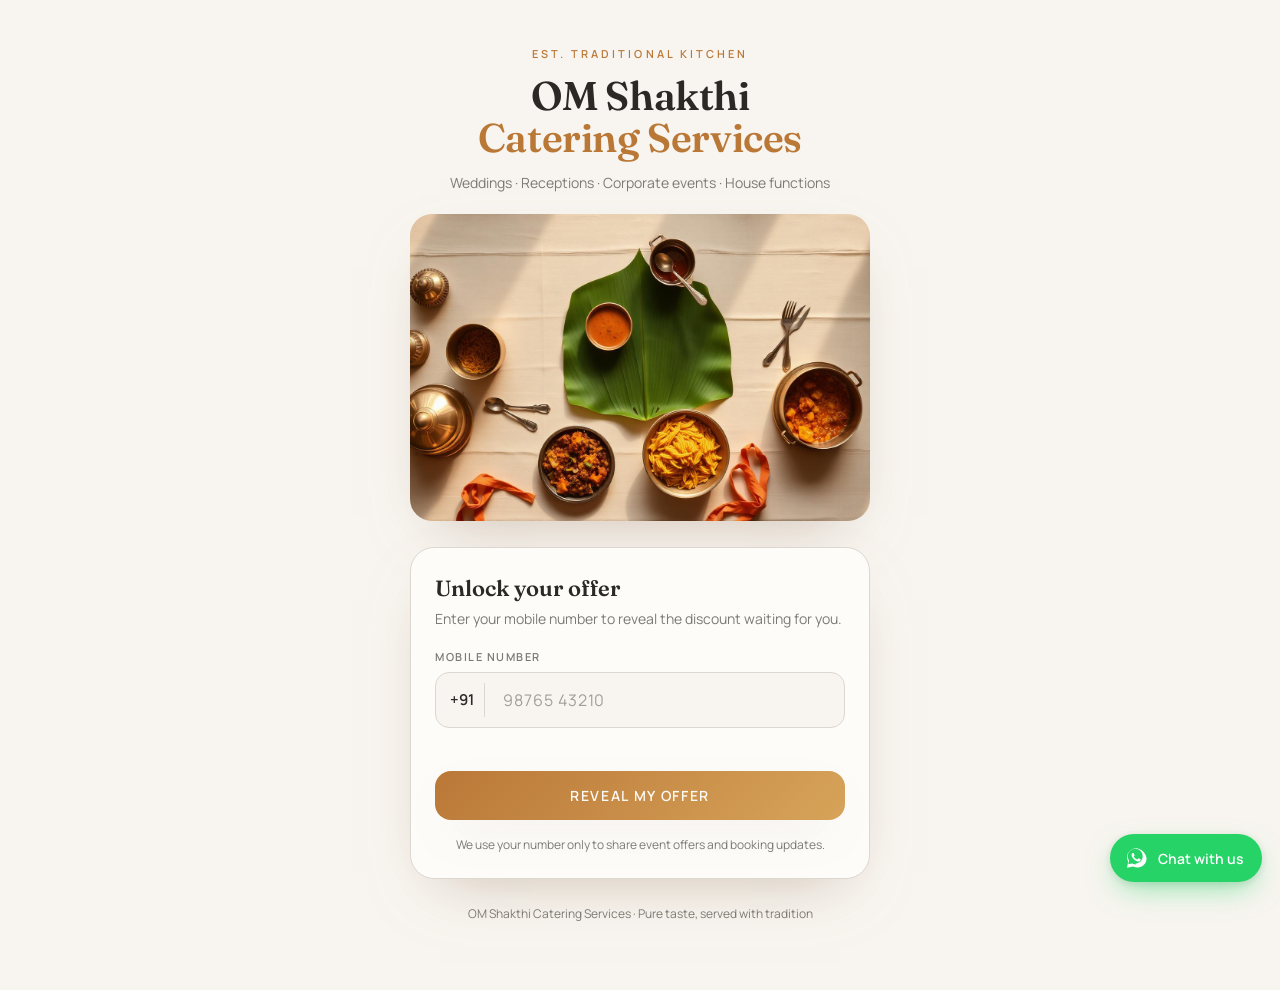
==== index.html @ 1b292476 "enable whatsapp link" ====
<!doctype html>
<html lang="en">
<head>
  <meta charset="utf-8" />
  <meta name="viewport" content="width=device-width, initial-scale=1" />
  <title>OM Shakthi Catering Services — Unlock Your Offer</title>
  <meta name="description" content="Enter your mobile number and reveal an exclusive discount on your next event with OM Shakthi Catering Services." />
  <link rel="preload" as="image" href="assets/catering-hero.jpg" />
  <link rel="preconnect" href="https://fonts.googleapis.com" />
  <link rel="preconnect" href="https://fonts.gstatic.com" crossorigin />
  <link rel="stylesheet" href="https://fonts.googleapis.com/css2?family=Fraunces:opsz,wght@9..144,400;9..144,600;9..144,700&family=Manrope:wght@400;500;600;700&display=swap" />
  <style>
    :root{
      --background: oklch(97.2% .008 85);
      --foreground: oklch(28% .005 60);
      --card: oklch(99% .005 85);
      --primary: oklch(63% .115 62);
      --primary-glow: oklch(75% .11 75);
      --primary-foreground: oklch(98.5% .006 85);
      --muted: oklch(94% .008 82);
      --muted-foreground: oklch(58% .008 70);
      --accent: oklch(90% .035 75);
      --border: oklch(88% .012 80);
      --destructive: oklch(58% .18 28);
      --radius: .875rem;
      --gradient-primary: linear-gradient(135deg, var(--primary), var(--primary-glow));
      --gradient-scratch: linear-gradient(140deg, oklch(55% .05 65), oklch(72% .06 78));
      --shadow-card: 0 24px 60px -30px oklch(63% .05 62 / .55);
      --shadow-btn: 0 18px 45px -22px oklch(63% .0539 .101 / .55);
      --font-display: "Fraunces", Georgia, serif;
      --font-body: "Manrope", system-ui, sans-serif;
    }
    *{ box-sizing:border-box; }
    html,body{ margin:0; padding:0; }
    body{
      background: var(--background);
      color: var(--foreground);
      font-family: var(--font-body);
      -webkit-font-smoothing: antialiased;
      min-height: 100dvh;
      display:flex;
      justify-content:center;
      padding: 40px 20px 56px;
    }
    .wrap{ width:100%; max-width: 460px; margin:0 auto; }

    /* ---------- Header ---------- */
    .eyebrow{
      text-align:center;
      text-transform:uppercase;
      letter-spacing:.28em;
      font-size:11px;
      font-weight:600;
      color: var(--primary);
      margin: 6px 0 14px;
    }
    h1.brand{
      text-align:center;
      font-family: var(--font-display);
      font-weight:600;
      line-height:1.05;
      margin:0;
      font-size: clamp(30px, 8vw, 40px);
      letter-spacing:-.01em;
    }
    h1.brand .top{ display:block; color: var(--foreground); }
    h1.brand .accent{ display:block; color: var(--primary); }
    .tagline{
      text-align:center;
      color: var(--muted-foreground);
      font-size: 14px;
      margin: 14px 0 22px;
    }
    .hero{
      width:100%;
      aspect-ratio: 3 / 2;
      object-fit: cover;
      border-radius: 22px;
      display:block;
      box-shadow: var(--shadow-card);
    }

    /* ---------- Card ---------- */
    .card{
      background: var(--card);
      border: 1px solid var(--border);
      border-radius: 24px;
      padding: 26px 24px 24px;
      margin-top: 26px;
      box-shadow: var(--shadow-card);
    }
    .card h2{
      font-family: var(--font-display);
      font-weight:600;
      font-size: 22px;
      margin: 0 0 6px;
    }
    .card .sub{
      color: var(--muted-foreground);
      font-size: 14px;
      line-height:1.5;
      margin: 0 0 20px;
    }
    label.field-label{
      display:block;
      text-transform:uppercase;
      letter-spacing:.14em;
      font-size:11px;
      font-weight:600;
      color: var(--muted-foreground);
      margin-bottom:8px;
    }
    .phone-row{
      display:flex;
      align-items:center;
      gap:8px;
      background: var(--background);
      border:1px solid var(--border);
      border-radius: 14px;
      padding: 4px 4px 4px 14px;
      transition: border-color .15s, box-shadow .15s;
    }
    .phone-row:focus-within{
      border-color: var(--primary);
      box-shadow: 0 0 0 3px oklch(63% .115 62 / .12);
    }
    .cc{ font-weight:600; color: var(--foreground); font-size:15px; }
    .divider{ width:1px; align-self:stretch; background: var(--border); margin:6px 2px; }
    #phone{
      border:0;
      outline:0;
      background:transparent;
      font-family: var(--font-body);
      font-size:16px;
      letter-spacing:.06em;
      color: var(--foreground);
      width:100%;
      padding: 12px 8px;
    }
    #phone::placeholder{ color: oklch(70% .01 75); letter-spacing:.06em; }
    .error{
      color: var(--destructive);
      font-size: 13px;
      margin: 10px 2px 0;
      min-height: 1em;
    }
    .btn{
      appearance:none;
      border:0;
      cursor:pointer;
      width:100%;
      margin-top: 20px;
      padding: 15px 0;
      border-radius: 16px;
      background-image: var(--gradient-primary);
      color: var(--primary-foreground);
      font-family: var(--font-body);
      font-weight:600;
      font-size: 14px;
      letter-spacing: .12em;
      text-transform: uppercase;
      box-shadow: var(--shadow-btn);
      transition: transform .08s ease, filter .15s;
    }
    .btn:hover{ filter: brightness(1.03); }
    .btn:active{ transform: scale(.985); }
    .btn[disabled]{ opacity:.7; cursor:progress; }
    .footnote{
      text-align:center;
      color: var(--muted-foreground);
      font-size: 12px;
      line-height:1.5;
      margin: 16px 4px 0;
    }

    /* ---------- Reward screen ---------- */
    .verified-pill{
      display:block;
      text-align:center;
      text-transform:uppercase;
      letter-spacing:.28em;
      font-size:11px;
      font-weight:700;
      color: var(--primary);
      margin: 2px 0 8px;
    }
    .reward-title{
      font-family: var(--font-display);
      font-weight:600;
      font-size: 22px;
      text-align:center;
      margin: 0 0 18px;
    }
    .scratch{
      position:relative;
      width:100%;
      aspect-ratio: 16 / 10;
      border-radius: 18px;
      overflow:hidden;
      background: var(--accent);
      user-select:none;
      -webkit-user-select:none;
      touch-action:none;
    }
    .prize{
      position:absolute; inset:0;
      display:flex; flex-direction:column;
      align-items:center; justify-content:center;
      text-align:center; gap:6px; padding:16px;
    }
    .prize .p-title{
      font-family: var(--font-display);
      font-weight:700;
      font-size: clamp(26px, 8vw, 34px);
      color: var(--primary);
      letter-spacing:.01em;
    }
    .prize .p-note{ color: var(--muted-foreground); font-size:14px; }
    #scratchCanvas{ position:absolute; inset:0; width:100%; height:100%; cursor: grab; }
    #scratchCanvas:active{ cursor: grabbing; }

    .coupon-wrap{
      border: 1px dashed var(--border);
      border-radius: 14px;
      padding: 14px;
      text-align:center;
      margin-top: 18px;
    }
    .coupon-label{
      text-transform:uppercase; letter-spacing:.2em; font-size:10px;
      font-weight:600; color: var(--muted-foreground);
    }
    .coupon-code{
      font-family: var(--font-display);
      font-weight:700;
      font-size: 26px;
      letter-spacing:.14em;
      margin-top:4px;
      color: var(--foreground);
    }
    .reward-note{
      text-align:center; color: var(--muted-foreground);
      font-size:12px; line-height:1.5; margin:14px 4px 0;
    }
    a.call-btn{
      display:block; text-decoration:none; text-align:center;
      margin-top: 18px; padding: 15px 0; border-radius: 16px;
      background-image: var(--gradient-primary);
      color: var(--primary-foreground);
      font-weight:600; font-size:14px; letter-spacing:.12em; text-transform:uppercase;
      box-shadow: var(--shadow-btn);
    }

    .site-footer{
      text-align:center; color: var(--muted-foreground);
      font-size:12px; margin-top: 26px;
    }

    /* ---------- WhatsApp ---------- */
    :root{ --wa: #25D366; --wa-dark: #1da851; }
    /* Secondary "Chat on WhatsApp" button on the reward card */
    a.wa-btn{
      display:flex; align-items:center; justify-content:center; gap:9px;
      text-decoration:none; text-align:center;
      margin-top: 10px; padding: 14px 0; border-radius: 16px;
      background: #fff; color: var(--wa-dark);
      border: 1.5px solid var(--wa);
      font-weight:600; font-size:14px; letter-spacing:.06em; text-transform:uppercase;
      transition: background .15s, color .15s;
    }
    a.wa-btn:hover{ background: var(--wa); color:#fff; }
    a.wa-btn svg{ width:20px; height:20px; }

    /* Persistent floating "Chat with us" pill */
    a.wa-fab{
      position: fixed; right: 18px; bottom: 18px; z-index: 50;
      display:flex; align-items:center; gap:10px;
      padding: 12px 18px 12px 14px; border-radius: 999px;
      background: var(--wa); color:#fff; text-decoration:none;
      font-weight:600; font-size:14px;
      box-shadow: 0 12px 30px -8px rgba(37,211,102,.55), 0 2px 8px rgba(0,0,0,.12);
      transition: transform .12s, box-shadow .15s;
    }
    a.wa-fab:hover{ transform: translateY(-2px); box-shadow: 0 16px 34px -8px rgba(37,211,102,.65), 0 3px 10px rgba(0,0,0,.15); }
    a.wa-fab svg{ width:24px; height:24px; flex:none; }
    a.wa-fab .wa-fab-text{ white-space:nowrap; }
    @media (max-width: 420px){
      a.wa-fab{ right: 14px; bottom: 14px; padding: 12px; }
      a.wa-fab .wa-fab-text{ display:none; } /* icon-only bubble on small screens */
    }

    .hidden{ display:none !important; }
    @keyframes popIn{ from{ opacity:0; transform: scale(.96) translateY(6px);} to{ opacity:1; transform:none; } }
    .pop-in{ animation: popIn .35s ease both; }
  </style>
</head>
<body>
  <main class="wrap">
    <p class="eyebrow">Est. Traditional Kitchen</p>
    <h1 class="brand">
      <span class="top">OM Shakthi</span>
      <span class="accent">Catering Services</span>
    </h1>
    <p class="tagline">Weddings · Receptions · Corporate events · House functions</p>

    <img class="hero" src="assets/catering-hero.jpg" alt="Traditional South Indian catering spread served on a banana leaf" />

    <!-- ============ STEP 1: Phone capture ============ -->
    <section class="card" id="phoneCard">
      <h2>Unlock your offer</h2>
      <p class="sub">Enter your mobile number to reveal the discount waiting for you.</p>

      <form id="phoneForm" novalidate>
        <label class="field-label" for="phone">Mobile number</label>
        <div class="phone-row">
          <span class="cc">+91</span>
          <span class="divider"></span>
          <input id="phone" type="tel" inputmode="numeric" autocomplete="tel-national"
                 maxlength="11" placeholder="98765 43210" />
        </div>
        <div class="error" id="phoneError"></div>
        <button class="btn" type="submit" id="submitBtn">Reveal My Offer</button>
      </form>
      <p class="footnote">We use your number only to share event offers and booking updates.</p>
    </section>

    <!-- ============ STEP 2: Reward / scratch card ============ -->
    <section class="card hidden" id="rewardCard">
      <span class="verified-pill">Verified</span>
      <h2 class="reward-title">Scratch to reveal your offer</h2>

      <div class="scratch" id="scratch">
        <div class="prize" id="prize">
          <span class="p-title" id="prizeTitle">FREE WELCOME DRINK</span>
          <span class="p-note" id="prizeNote">for your whole event</span>
        </div>
        <canvas id="scratchCanvas"></canvas>
      </div>

      <div class="coupon-wrap">
        <div class="coupon-label">Coupon Code</div>
        <div class="coupon-code" id="couponCode">OMS0000</div>
      </div>

      <p class="reward-note">Show this screen while booking. Valid for 30 days on one order.</p>
      <a class="call-btn" id="callBtn" href="tel:+919087109601">Call to Book</a>
      <a class="wa-btn" id="waBtn" href="https://wa.me/message/XDDBKSHT3CEVF1" target="_blank" rel="noopener">
        <svg viewBox="0 0 32 32" fill="currentColor" aria-hidden="true"><path d="M16 3C9.4 3 4 8.4 4 15c0 2.1.6 4.2 1.6 6L4 29l8.2-1.6c1.7.9 3.7 1.4 5.8 1.4h.1c6.6 0 12-5.4 12-12S22.6 3 16 3zm0 21.8c-1.8 0-3.5-.5-5-1.4l-.4-.2-4.9 1 1-4.8-.2-.4c-1-1.6-1.5-3.4-1.5-5.3 0-5.5 4.5-9.9 10-9.9 2.7 0 5.2 1 7 2.9 1.9 1.9 2.9 4.4 2.9 7 0 5.5-4.5 9.8-9.9 9.8zm5.5-7.4c-.3-.1-1.8-.9-2-1s-.5-.1-.7.2-.8 1-.9 1.1-.3.2-.6.1c-.3-.1-1.3-.5-2.4-1.5-.9-.8-1.5-1.8-1.7-2.1s0-.5.1-.6l.5-.5c.1-.2.2-.3.3-.5s0-.4 0-.5c-.1-.1-.7-1.6-.9-2.2-.2-.6-.5-.5-.7-.5h-.6c-.2 0-.5.1-.8.4-.3.3-1 1-1 2.5s1.1 2.9 1.2 3.1c.1.2 2.1 3.2 5.1 4.5.7.3 1.3.5 1.7.6.7.2 1.4.2 1.9.1.6-.1 1.8-.7 2-1.5.3-.7.3-1.4.2-1.5-.1-.2-.3-.2-.6-.4z"/></svg>
        Chat on WhatsApp
      </a>
    </section>

    <p class="site-footer">OM Shakthi Catering Services · Pure taste, served with tradition</p>
  </main>

  <!-- Persistent WhatsApp chat -->
  <a class="wa-fab" href="https://wa.me/message/XDDBKSHT3CEVF1" target="_blank" rel="noopener"
     aria-label="Chat with us on WhatsApp">
    <svg viewBox="0 0 32 32" fill="currentColor" aria-hidden="true"><path d="M16 3C9.4 3 4 8.4 4 15c0 2.1.6 4.2 1.6 6L4 29l8.2-1.6c1.7.9 3.7 1.4 5.8 1.4h.1c6.6 0 12-5.4 12-12S22.6 3 16 3zm0 21.8c-1.8 0-3.5-.5-5-1.4l-.4-.2-4.9 1 1-4.8-.2-.4c-1-1.6-1.5-3.4-1.5-5.3 0-5.5 4.5-9.9 10-9.9 2.7 0 5.2 1 7 2.9 1.9 1.9 2.9 4.4 2.9 7 0 5.5-4.5 9.8-9.9 9.8zm5.5-7.4c-.3-.1-1.8-.9-2-1s-.5-.1-.7.2-.8 1-.9 1.1-.3.2-.6.1c-.3-.1-1.3-.5-2.4-1.5-.9-.8-1.5-1.8-1.7-2.1s0-.5.1-.6l.5-.5c.1-.2.2-.3.3-.5s0-.4 0-.5c-.1-.1-.7-1.6-.9-2.2-.2-.6-.5-.5-.7-.5h-.6c-.2 0-.5.1-.8.4-.3.3-1 1-1 2.5s1.1 2.9 1.2 3.1c.1.2 2.1 3.2 5.1 4.5.7.3 1.3.5 1.7.6.7.2 1.4.2 1.9.1.6-.1 1.8-.7 2-1.5.3-.7.3-1.4.2-1.5-.1-.2-.3-.2-.6-.4z"/></svg>
    <span class="wa-fab-text">Chat with us</span>
  </a>

  <script>
    /* =========================================================================
       CONFIG — paste your deployed Google Apps Script Web App URL here.
       See google-apps-script.gs + SETUP.md for the 3-minute setup.
       Until it is set, the page runs in local preview mode (nothing is saved).
       ========================================================================= */
    const SCRIPT_URL = "https://script.google.com/macros/s/AKfycbygZpjyxzHUYdwUySq-fTI6ZXxVX227Fq8o_7x5e2NQ3POUT_HUcdSggSW62AA3AfLujQ/exec";

    // Business phone for the "Call to Book" button (edit to the real number).
    const BOOKING_PHONE = "+919087109601";

    // Offer pool (mirrors the original design). The offer is chosen server-side
    // when the sheet is connected so the sheet matches what the guest sees.
    const OFFERS = [
      { title: "FREE WELCOME DRINK", note: "for your whole event" },
      { title: "₹2,000 OFF",         note: "on orders above ₹2 lakhs" },
      { title: "₹5,000 OFF",         note: "on orders above ₹4 lakhs" },
      { title: "₹10,000 OFF",        note: "on orders above ₹8 lakhs" },
    ];

    const $ = (id) => document.getElementById(id);

    // ---- Step 1: submit ----
    document.getElementById("callBtn").setAttribute("href", "tel:" + BOOKING_PHONE);

    $("phone").addEventListener("input", (e) => {
      e.target.value = e.target.value.replace(/[^\d]/g, "").slice(0, 10);
      $("phoneError").textContent = "";
    });

    $("phoneForm").addEventListener("submit", async (e) => {
      e.preventDefault();
      const phone = $("phone").value.replace(/[^\d]/g, "");
      if (!/^[6-9]\d{9}$/.test(phone)) {
        $("phoneError").textContent = "Please enter a valid 10-digit mobile number.";
        return;
      }

      const btn = $("submitBtn");
      btn.disabled = true;
      const original = btn.textContent;
      btn.textContent = "Please wait…";

      let result;
      try {
        result = await submitLead(phone);
      } catch (err) {
        result = localFallback(phone); // never block the guest on a network hiccup
      }

      btn.disabled = false;
      btn.textContent = original;
      showReward(result);
    });

    // Post phone to the sheet; server returns the unique coupon + chosen offer.
    async function submitLead(phone) {
      if (!SCRIPT_URL || SCRIPT_URL.startsWith("PASTE_")) {
        console.warn("SCRIPT_URL not set — running in local preview mode (nothing saved to the sheet).");
        return localFallback(phone);
      }
      const res = await fetch(SCRIPT_URL, {
        method: "POST",
        headers: { "Content-Type": "text/plain;charset=utf-8" }, // simple request → no CORS preflight
        body: JSON.stringify({ phone }),
      });
      const data = await res.json();
      if (!data || !data.ok) throw new Error("Server error");
      return { coupon: data.coupon, title: data.offerTitle, note: data.offerNote };
    }

    // Used only when the sheet isn't connected yet, or the network fails.
    function localFallback(phone) {
      const offer = OFFERS[Math.floor(Math.random() * OFFERS.length)];
      const suffix = String(Math.floor(10 + Math.random() * 90));
      return { coupon: "OMS" + phone.slice(-4) + suffix, title: offer.title, note: offer.note };
    }

    // ---- Step 2: reveal ----
    function showReward({ coupon, title, note }) {
      $("prizeTitle").textContent = title;
      $("prizeNote").textContent = note;
      $("couponCode").textContent = coupon;
      $("phoneCard").classList.add("hidden");
      const card = $("rewardCard");
      card.classList.remove("hidden");
      card.classList.add("pop-in");
      card.scrollIntoView({ behavior: "smooth", block: "center" });
      initScratch();
    }

    // ---- Scratch-card canvas ----
    function initScratch() {
      const canvas = $("scratchCanvas");
      const box = $("scratch");
      const ctx = canvas.getContext("2d");
      const dpr = window.devicePixelRatio || 1;
      const rect = box.getBoundingClientRect();
      canvas.width = Math.round(rect.width * dpr);
      canvas.height = Math.round(rect.height * dpr);
      ctx.scale(dpr, dpr);

      // Foil coating (gradient-scratch) + label
      const g = ctx.createLinearGradient(0, 0, rect.width, rect.height);
      g.addColorStop(0, "#8a6a4a");
      g.addColorStop(1, "#b79068");
      ctx.fillStyle = g;
      ctx.fillRect(0, 0, rect.width, rect.height);

      ctx.fillStyle = "rgba(255,255,255,0.92)";
      ctx.textAlign = "center";
      ctx.font = "600 15px Manrope, sans-serif";
      ctx.fillText("T A P   T O   S C R A T C H", rect.width / 2, rect.height / 2 - 6);
      ctx.font = "400 12px Manrope, sans-serif";
      ctx.fillStyle = "rgba(255,255,255,0.75)";
      ctx.fillText("Your reward is inside", rect.width / 2, rect.height / 2 + 16);

      ctx.globalCompositeOperation = "destination-out";

      let drawing = false, revealed = false;
      const pos = (ev) => {
        const r = canvas.getBoundingClientRect();
        const p = ev.touches ? ev.touches[0] : ev;
        return { x: p.clientX - r.left, y: p.clientY - r.top };
      };
      const scratch = (x, y) => {
        ctx.beginPath();
        ctx.arc(x, y, 22, 0, Math.PI * 2);
        ctx.fill();
      };
      const pct = () => {
        const img = ctx.getImageData(0, 0, canvas.width, canvas.height).data;
        let clear = 0;
        for (let i = 3; i < img.length; i += 4 * 40) if (img[i] === 0) clear++;
        return clear / (img.length / (4 * 40));
      };
      const finish = () => {
        if (revealed) return;
        revealed = true;
        canvas.style.transition = "opacity .4s";
        canvas.style.opacity = "0";
        setTimeout(() => (canvas.style.display = "none"), 400);
      };
      const move = (ev) => {
        if (!drawing) return;
        ev.preventDefault();
        const { x, y } = pos(ev);
        scratch(x, y);
        if (pct() > 0.45) finish();
      };
      const start = (ev) => { drawing = true; const { x, y } = pos(ev); scratch(x, y); };
      const end = () => { drawing = false; };

      canvas.addEventListener("mousedown", start);
      canvas.addEventListener("mousemove", move);
      window.addEventListener("mouseup", end);
      canvas.addEventListener("touchstart", start, { passive: false });
      canvas.addEventListener("touchmove", move, { passive: false });
      canvas.addEventListener("touchend", end);
    }
  </script>
</body>
</html>
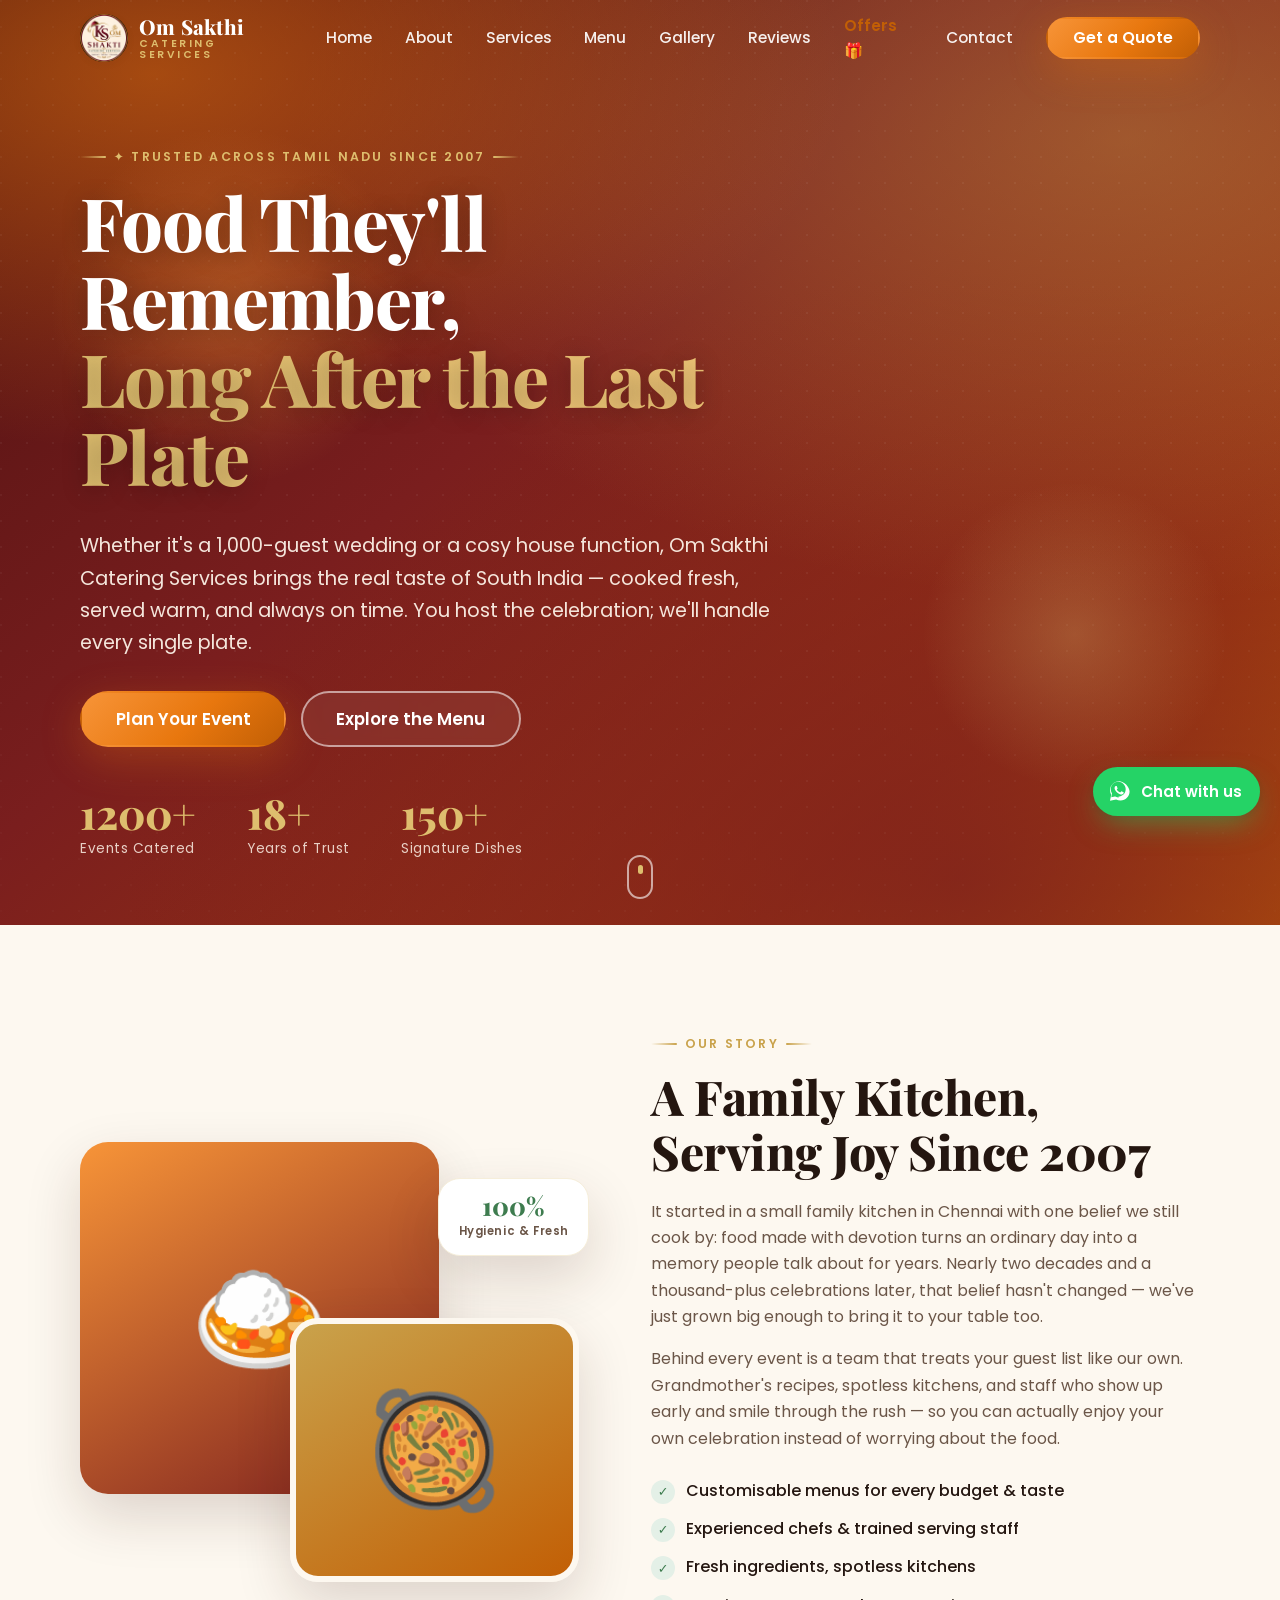
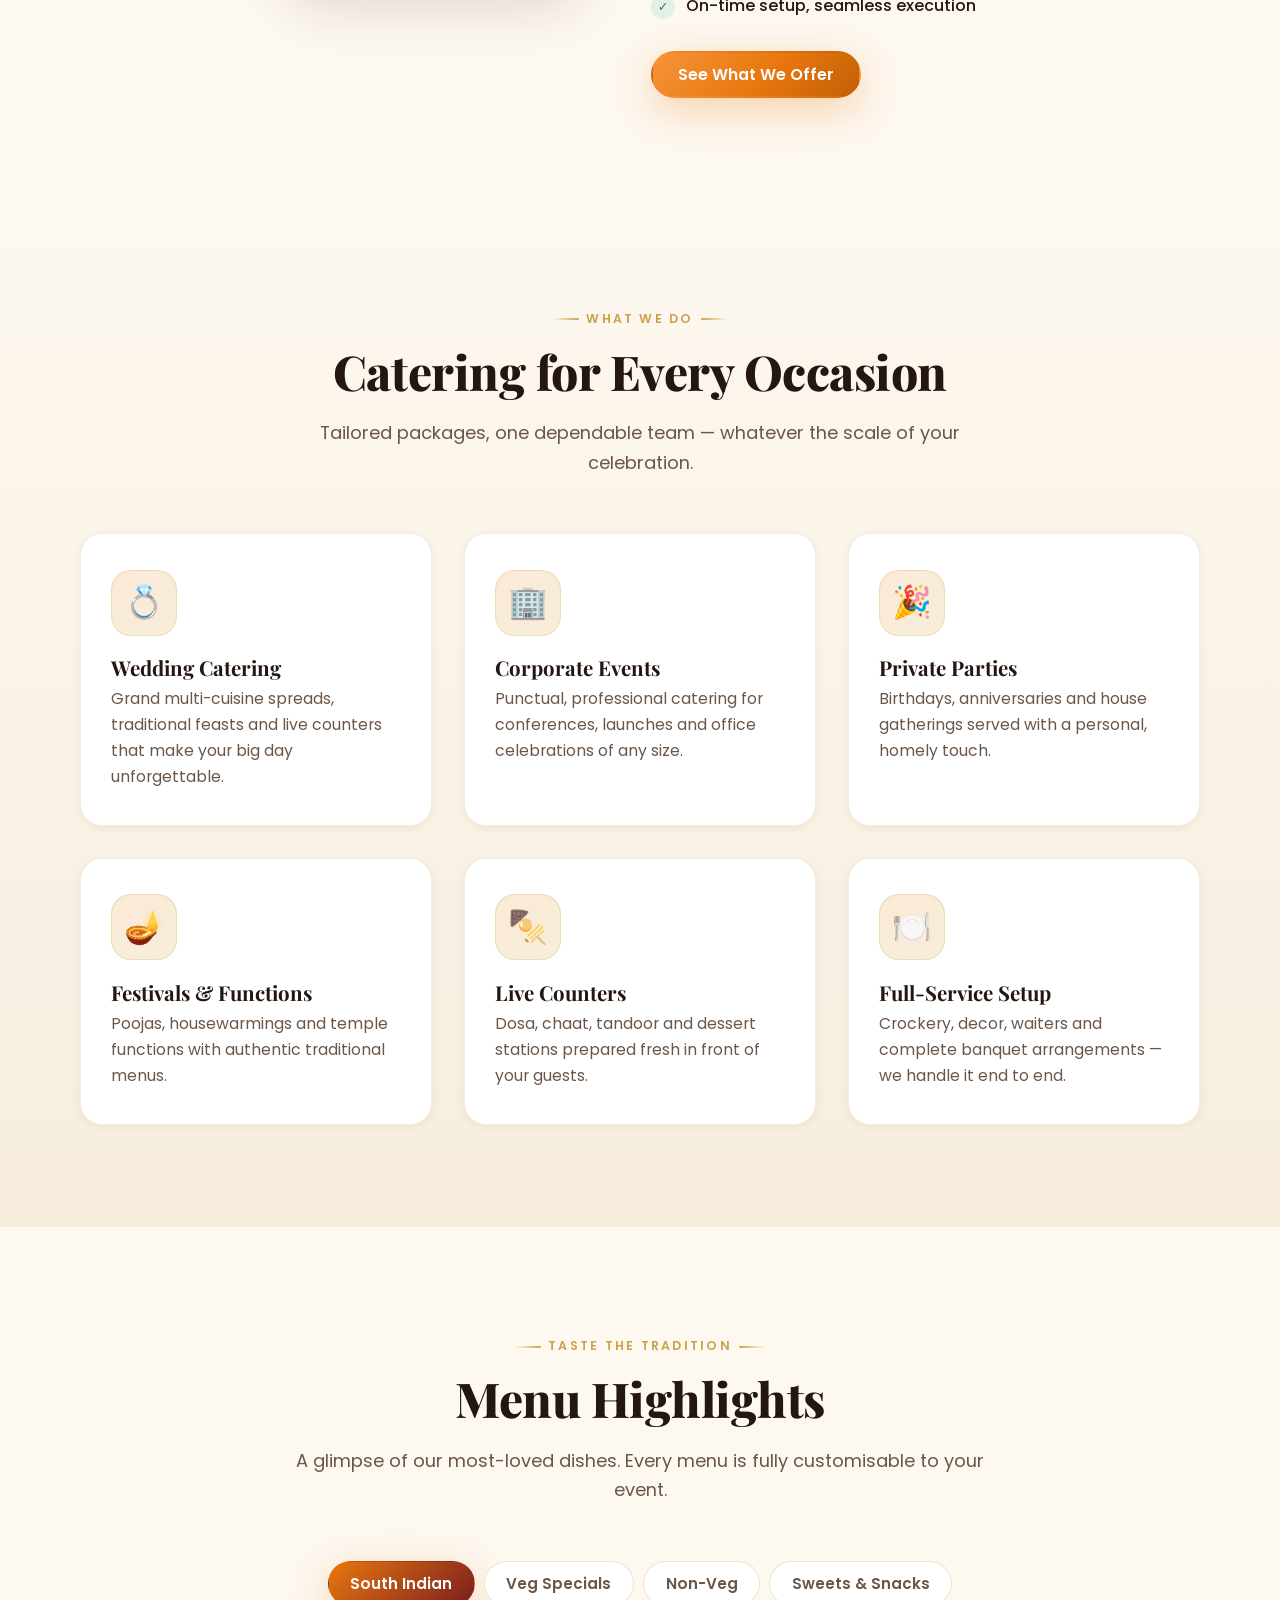
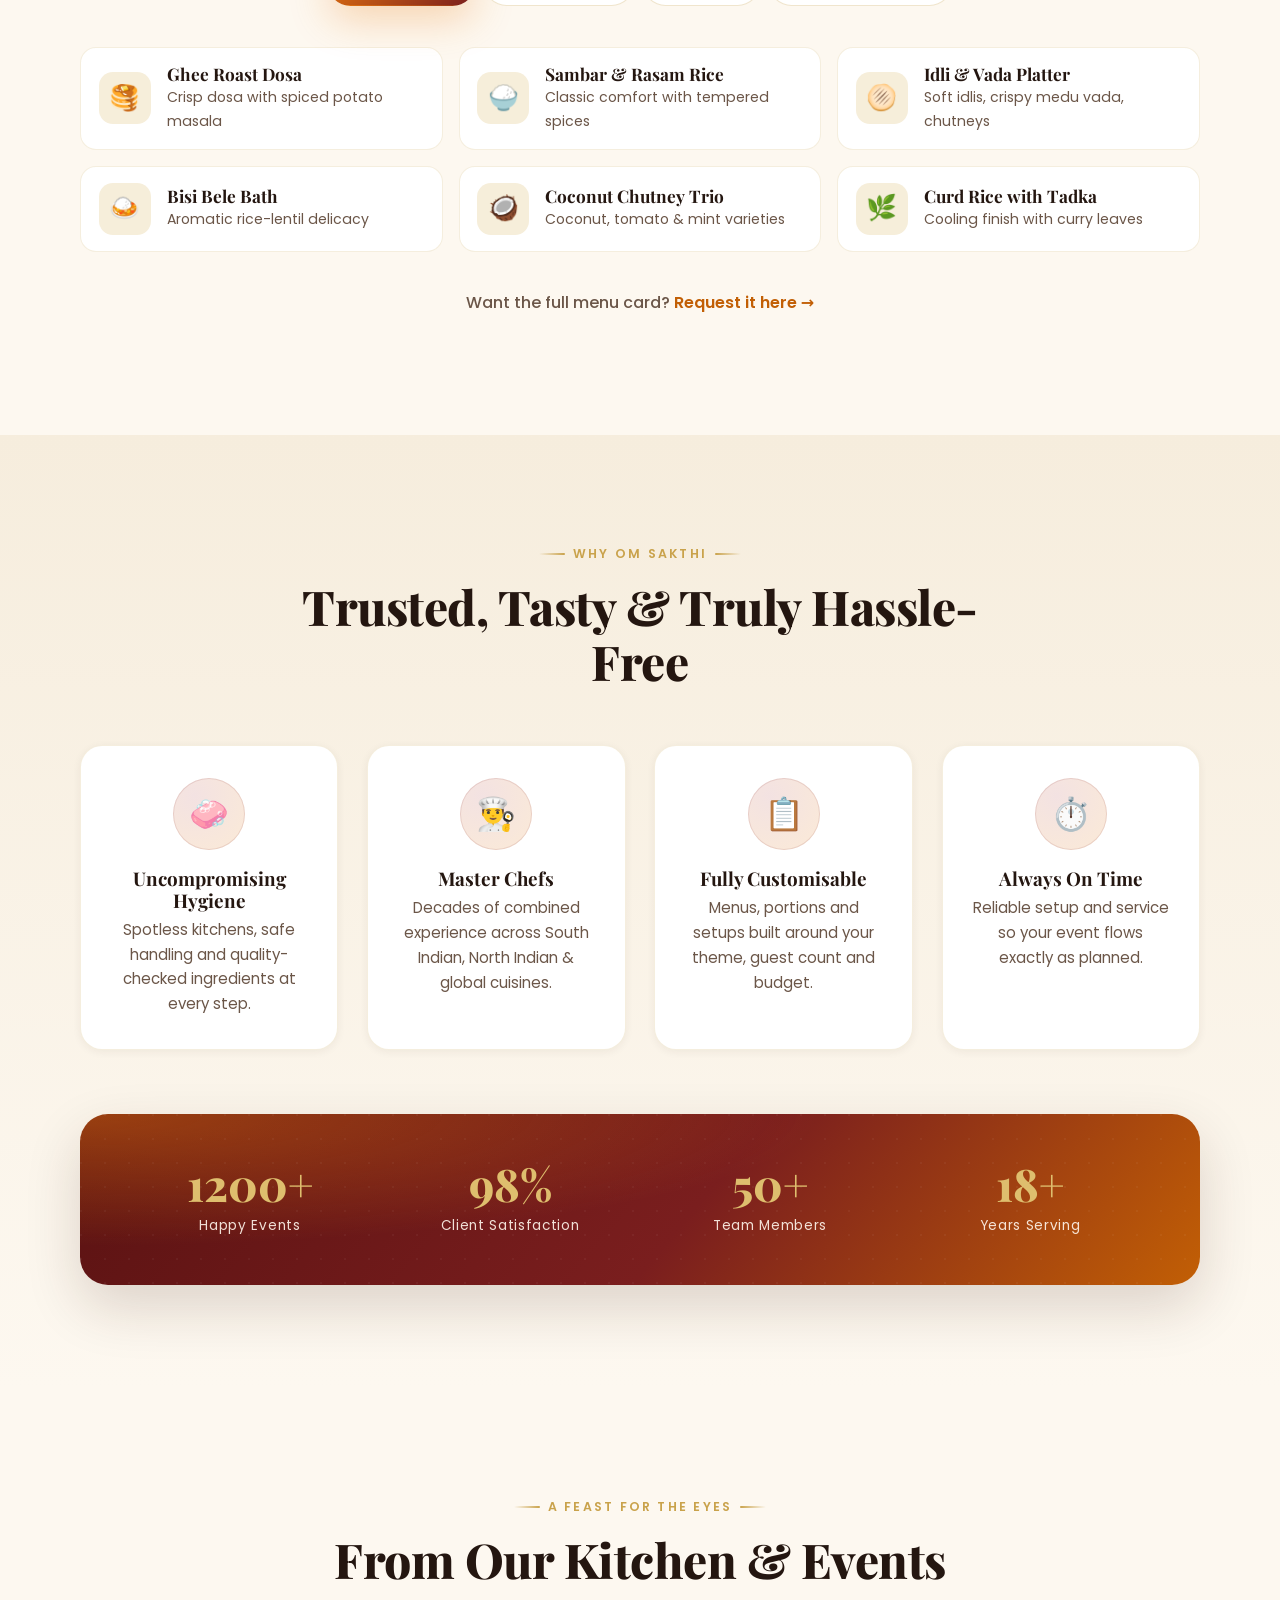
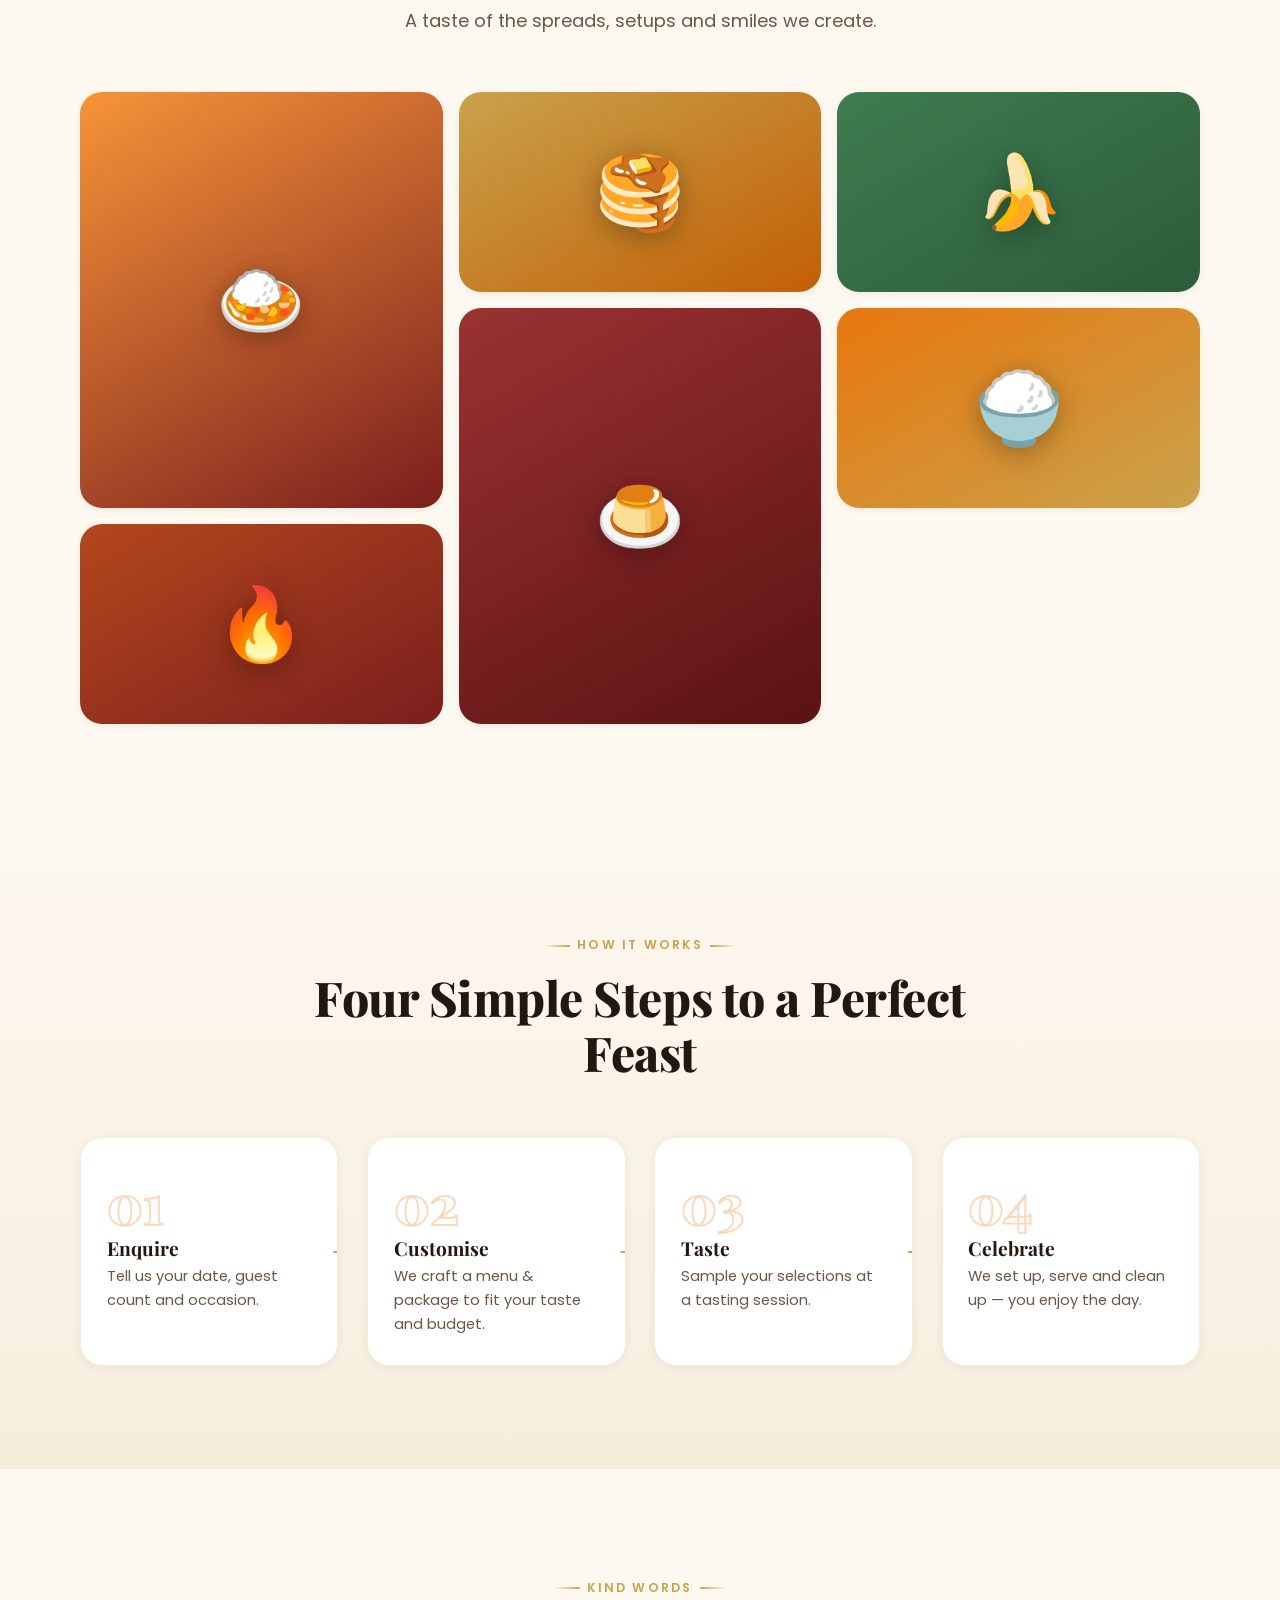
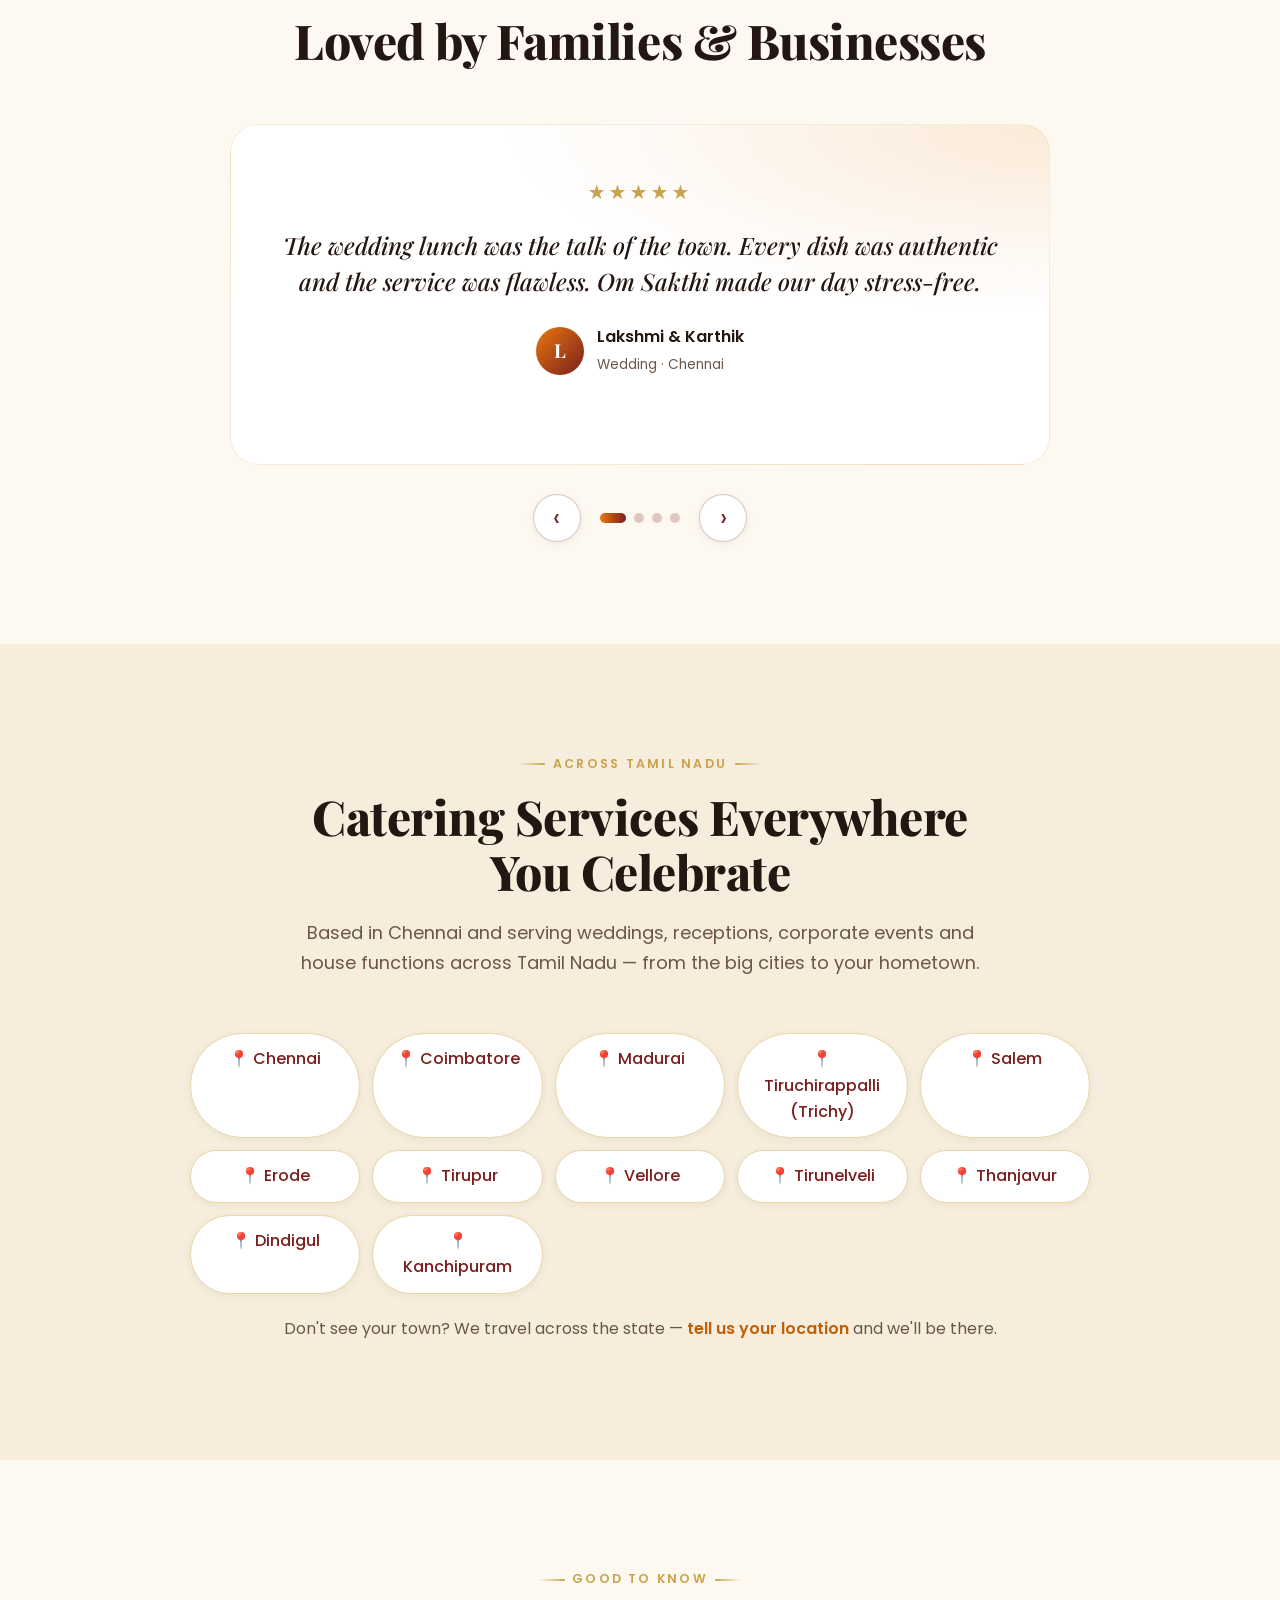
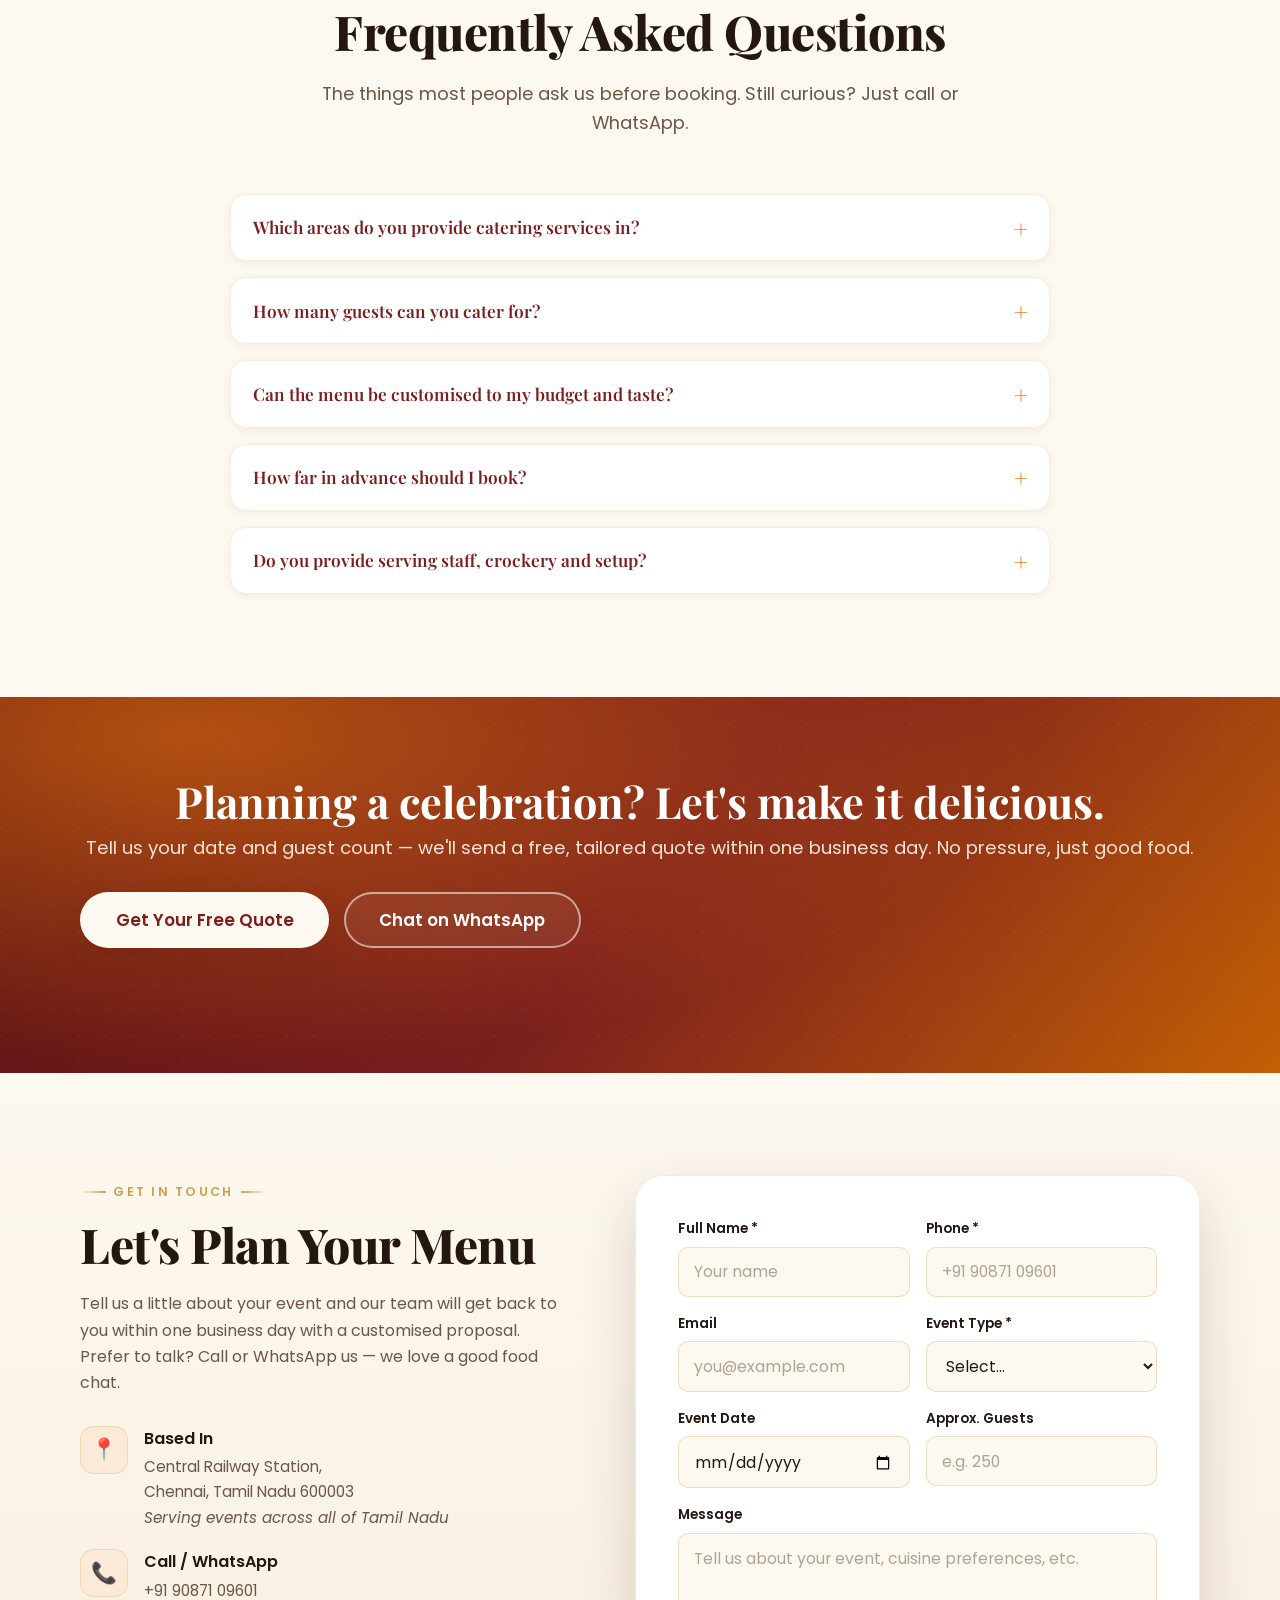
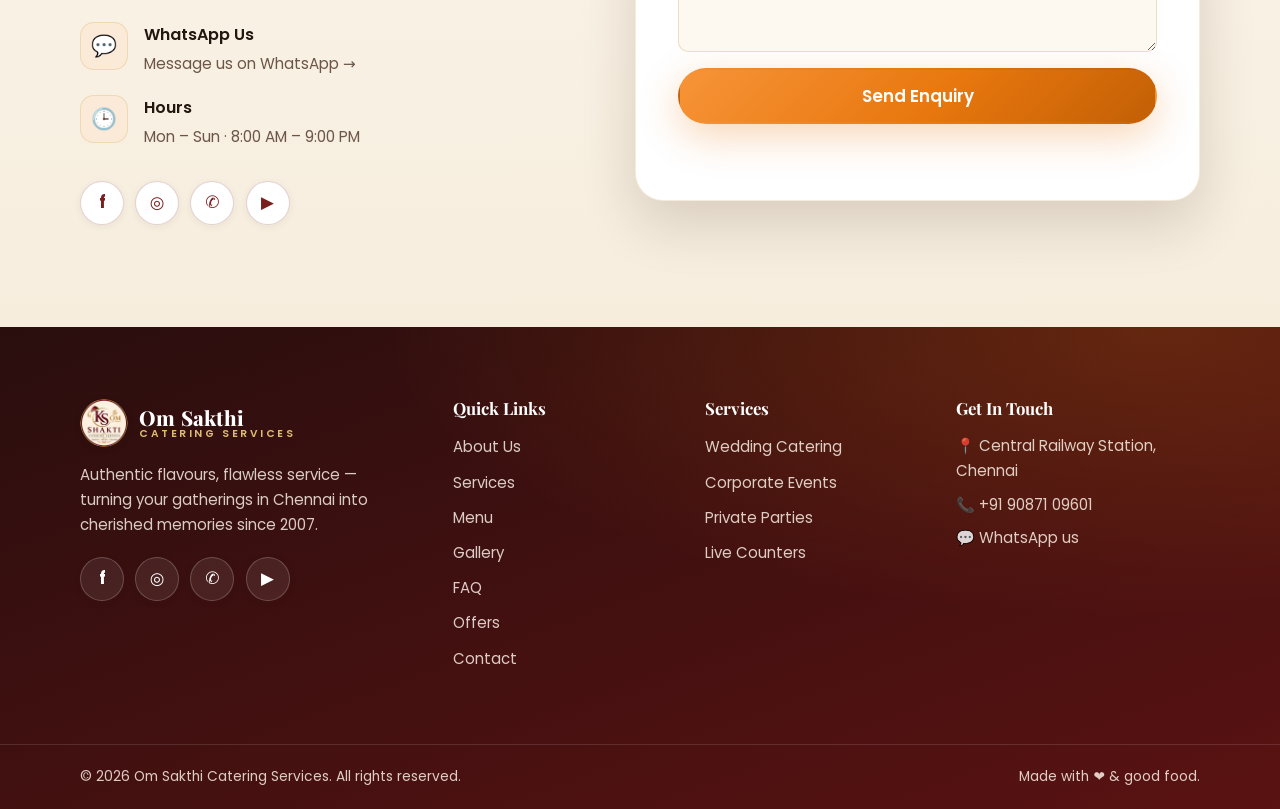
==== commit c27462ad: "Launch full Om Sakthi marketing site; move offer page to /offers - New multi-section marketing site " ====
--- a/index.html
+++ b/index.html
@@ -1,525 +1,703 @@
-<!doctype html>
-<html lang="en">
+<!DOCTYPE html>
+<html lang="en-IN">
 <head>
-  <meta charset="utf-8" />
-  <meta name="viewport" content="width=device-width, initial-scale=1" />
-  <title>OM Shakthi Catering Services — Unlock Your Offer</title>
-  <meta name="description" content="Enter your mobile number and reveal an exclusive discount on your next event with OM Shakthi Catering Services." />
-  <link rel="preload" as="image" href="assets/catering-hero.jpg" />
+  <meta charset="UTF-8" />
+  <meta name="viewport" content="width=device-width, initial-scale=1.0" />
+
+  <!-- Google Tag Manager -->
+  <script>(function(w,d,s,l,i){w[l]=w[l]||[];w[l].push({'gtm.start':
+  new Date().getTime(),event:'gtm.js'});var f=d.getElementsByTagName(s)[0],
+  j=d.createElement(s),dl=l!='dataLayer'?'&l='+l:'';j.async=true;j.src=
+  'https://www.googletagmanager.com/gtm.js?id='+i+dl;f.parentNode.insertBefore(j,f);
+  })(window,document,'script','dataLayer','GTM-MZ9FZ29J');</script>
+  <!-- End Google Tag Manager -->
+
+  <!-- GA4 runs through the GTM container (GTM-MZ9FZ29J): add a GA4 Configuration
+       tag inside GTM. To hardcode GA4 instead, add a gtag.js block here with your
+       G-XXXXXXXXXX Measurement ID (don't do both — it double-counts). -->
+
+  <!-- ===================== PRIMARY SEO ===================== -->
+  <title>Om Sakthi Catering Services — Wedding & Event Catering in Chennai</title>
+  <meta name="description" content="Authentic South Indian & multi-cuisine catering across all of Tamil Nadu — weddings, receptions, corporate events & house functions. Based in Chennai. Fresh, hygienic food and warm, on-time service since 2007. Get a free quote today." />
+  <meta name="keywords" content="catering services in Tamil Nadu, catering services in Chennai, best catering services Chennai, wedding catering Chennai, marriage catering Tamil Nadu, thirumana virundhu catering, South Indian catering Chennai, Chettinad catering, veg catering Chennai, non-veg catering Chennai, corporate event catering Chennai, birthday party catering, house function catering, festival catering, reception catering, catering services Coimbatore, catering services Madurai, catering services Trichy, catering services Salem, live counters catering, Om Sakthi Catering, KS Om Shakti catering" />
+  <meta name="author" content="Om Sakthi Catering Services" />
+  <meta name="robots" content="index, follow, max-image-preview:large, max-snippet:-1, max-video-preview:-1" />
+  <meta name="theme-color" content="#7A1E1E" />
+  <link rel="canonical" href="https://omsakthicateringservices.in/" />
+
+  <!-- Geo / local -->
+  <meta name="geo.region" content="IN-TN" />
+  <meta name="geo.placename" content="Chennai" />
+  <meta name="geo.position" content="13.0827;80.2755" />
+  <meta name="ICBM" content="13.0827, 80.2755" />
+
+  <!-- ===================== OPEN GRAPH ===================== -->
+  <meta property="og:site_name" content="Om Sakthi Catering Services" />
+  <meta property="og:title" content="Om Sakthi Catering Services — Wedding & Event Catering in Chennai" />
+  <meta property="og:description" content="Authentic South Indian & multi-cuisine catering for weddings, functions and corporate events in Chennai. Fresh, hygienic, on-time. Get a free quote." />
+  <meta property="og:type" content="website" />
+  <meta property="og:url" content="https://omsakthicateringservices.in/" />
+  <meta property="og:locale" content="en_IN" />
+  <meta property="og:image" content="https://omsakthicateringservices.in/assets/og-cover.jpg" />
+  <meta property="og:image:width" content="1200" />
+  <meta property="og:image:height" content="800" />
+  <meta property="og:image:alt" content="A traditional South Indian catering spread by Om Sakthi Catering Services" />
+
+  <!-- ===================== TWITTER ===================== -->
+  <meta name="twitter:card" content="summary_large_image" />
+  <meta name="twitter:title" content="Om Sakthi Catering Services — Catering in Chennai" />
+  <meta name="twitter:description" content="Authentic South Indian & multi-cuisine catering for weddings, functions and corporate events. Fresh, hygienic, on-time." />
+  <meta name="twitter:image" content="https://omsakthicateringservices.in/assets/og-cover.jpg" />
+
+  <link rel="icon" type="image/png" href="assets/favicon.png" />
+  <link rel="apple-touch-icon" href="assets/logo.png" />
+
+  <!-- Fonts -->
   <link rel="preconnect" href="https://fonts.googleapis.com" />
   <link rel="preconnect" href="https://fonts.gstatic.com" crossorigin />
-  <link rel="stylesheet" href="https://fonts.googleapis.com/css2?family=Fraunces:opsz,wght@9..144,400;9..144,600;9..144,700&family=Manrope:wght@400;500;600;700&display=swap" />
-  <style>
-    :root{
-      --background: oklch(97.2% .008 85);
-      --foreground: oklch(28% .005 60);
-      --card: oklch(99% .005 85);
-      --primary: oklch(63% .115 62);
-      --primary-glow: oklch(75% .11 75);
-      --primary-foreground: oklch(98.5% .006 85);
-      --muted: oklch(94% .008 82);
-      --muted-foreground: oklch(58% .008 70);
-      --accent: oklch(90% .035 75);
-      --border: oklch(88% .012 80);
-      --destructive: oklch(58% .18 28);
-      --radius: .875rem;
-      --gradient-primary: linear-gradient(135deg, var(--primary), var(--primary-glow));
-      --gradient-scratch: linear-gradient(140deg, oklch(55% .05 65), oklch(72% .06 78));
-      --shadow-card: 0 24px 60px -30px oklch(63% .05 62 / .55);
-      --shadow-btn: 0 18px 45px -22px oklch(63% .0539 .101 / .55);
-      --font-display: "Fraunces", Georgia, serif;
-      --font-body: "Manrope", system-ui, sans-serif;
-    }
-    *{ box-sizing:border-box; }
-    html,body{ margin:0; padding:0; }
-    body{
-      background: var(--background);
-      color: var(--foreground);
-      font-family: var(--font-body);
-      -webkit-font-smoothing: antialiased;
-      min-height: 100dvh;
-      display:flex;
-      justify-content:center;
-      padding: 40px 20px 56px;
-    }
-    .wrap{ width:100%; max-width: 460px; margin:0 auto; }
-
-    /* ---------- Header ---------- */
-    .eyebrow{
-      text-align:center;
-      text-transform:uppercase;
-      letter-spacing:.28em;
-      font-size:11px;
-      font-weight:600;
-      color: var(--primary);
-      margin: 6px 0 14px;
-    }
-    h1.brand{
-      text-align:center;
-      font-family: var(--font-display);
-      font-weight:600;
-      line-height:1.05;
-      margin:0;
-      font-size: clamp(30px, 8vw, 40px);
-      letter-spacing:-.01em;
-    }
-    h1.brand .top{ display:block; color: var(--foreground); }
-    h1.brand .accent{ display:block; color: var(--primary); }
-    .tagline{
-      text-align:center;
-      color: var(--muted-foreground);
-      font-size: 14px;
-      margin: 14px 0 22px;
-    }
-    .hero{
-      width:100%;
-      aspect-ratio: 3 / 2;
-      object-fit: cover;
-      border-radius: 22px;
-      display:block;
-      box-shadow: var(--shadow-card);
-    }
-
-    /* ---------- Card ---------- */
-    .card{
-      background: var(--card);
-      border: 1px solid var(--border);
-      border-radius: 24px;
-      padding: 26px 24px 24px;
-      margin-top: 26px;
-      box-shadow: var(--shadow-card);
-    }
-    .card h2{
-      font-family: var(--font-display);
-      font-weight:600;
-      font-size: 22px;
-      margin: 0 0 6px;
-    }
-    .card .sub{
-      color: var(--muted-foreground);
-      font-size: 14px;
-      line-height:1.5;
-      margin: 0 0 20px;
-    }
-    label.field-label{
-      display:block;
-      text-transform:uppercase;
-      letter-spacing:.14em;
-      font-size:11px;
-      font-weight:600;
-      color: var(--muted-foreground);
-      margin-bottom:8px;
-    }
-    .phone-row{
-      display:flex;
-      align-items:center;
-      gap:8px;
-      background: var(--background);
-      border:1px solid var(--border);
-      border-radius: 14px;
-      padding: 4px 4px 4px 14px;
-      transition: border-color .15s, box-shadow .15s;
-    }
-    .phone-row:focus-within{
-      border-color: var(--primary);
-      box-shadow: 0 0 0 3px oklch(63% .115 62 / .12);
-    }
-    .cc{ font-weight:600; color: var(--foreground); font-size:15px; }
-    .divider{ width:1px; align-self:stretch; background: var(--border); margin:6px 2px; }
-    #phone{
-      border:0;
-      outline:0;
-      background:transparent;
-      font-family: var(--font-body);
-      font-size:16px;
-      letter-spacing:.06em;
-      color: var(--foreground);
-      width:100%;
-      padding: 12px 8px;
-    }
-    #phone::placeholder{ color: oklch(70% .01 75); letter-spacing:.06em; }
-    .error{
-      color: var(--destructive);
-      font-size: 13px;
-      margin: 10px 2px 0;
-      min-height: 1em;
-    }
-    .btn{
-      appearance:none;
-      border:0;
-      cursor:pointer;
-      width:100%;
-      margin-top: 20px;
-      padding: 15px 0;
-      border-radius: 16px;
-      background-image: var(--gradient-primary);
-      color: var(--primary-foreground);
-      font-family: var(--font-body);
-      font-weight:600;
-      font-size: 14px;
-      letter-spacing: .12em;
-      text-transform: uppercase;
-      box-shadow: var(--shadow-btn);
-      transition: transform .08s ease, filter .15s;
-    }
-    .btn:hover{ filter: brightness(1.03); }
-    .btn:active{ transform: scale(.985); }
-    .btn[disabled]{ opacity:.7; cursor:progress; }
-    .footnote{
-      text-align:center;
-      color: var(--muted-foreground);
-      font-size: 12px;
-      line-height:1.5;
-      margin: 16px 4px 0;
-    }
-
-    /* ---------- Reward screen ---------- */
-    .verified-pill{
-      display:block;
-      text-align:center;
-      text-transform:uppercase;
-      letter-spacing:.28em;
-      font-size:11px;
-      font-weight:700;
-      color: var(--primary);
-      margin: 2px 0 8px;
-    }
-    .reward-title{
-      font-family: var(--font-display);
-      font-weight:600;
-      font-size: 22px;
-      text-align:center;
-      margin: 0 0 18px;
-    }
-    .scratch{
-      position:relative;
-      width:100%;
-      aspect-ratio: 16 / 10;
-      border-radius: 18px;
-      overflow:hidden;
-      background: var(--accent);
-      user-select:none;
-      -webkit-user-select:none;
-      touch-action:none;
-    }
-    .prize{
-      position:absolute; inset:0;
-      display:flex; flex-direction:column;
-      align-items:center; justify-content:center;
-      text-align:center; gap:6px; padding:16px;
-    }
-    .prize .p-title{
-      font-family: var(--font-display);
-      font-weight:700;
-      font-size: clamp(26px, 8vw, 34px);
-      color: var(--primary);
-      letter-spacing:.01em;
-    }
-    .prize .p-note{ color: var(--muted-foreground); font-size:14px; }
-    #scratchCanvas{ position:absolute; inset:0; width:100%; height:100%; cursor: grab; }
-    #scratchCanvas:active{ cursor: grabbing; }
-
-    .coupon-wrap{
-      border: 1px dashed var(--border);
-      border-radius: 14px;
-      padding: 14px;
-      text-align:center;
-      margin-top: 18px;
-    }
-    .coupon-label{
-      text-transform:uppercase; letter-spacing:.2em; font-size:10px;
-      font-weight:600; color: var(--muted-foreground);
-    }
-    .coupon-code{
-      font-family: var(--font-display);
-      font-weight:700;
-      font-size: 26px;
-      letter-spacing:.14em;
-      margin-top:4px;
-      color: var(--foreground);
-    }
-    .reward-note{
-      text-align:center; color: var(--muted-foreground);
-      font-size:12px; line-height:1.5; margin:14px 4px 0;
-    }
-    a.call-btn{
-      display:block; text-decoration:none; text-align:center;
-      margin-top: 18px; padding: 15px 0; border-radius: 16px;
-      background-image: var(--gradient-primary);
-      color: var(--primary-foreground);
-      font-weight:600; font-size:14px; letter-spacing:.12em; text-transform:uppercase;
-      box-shadow: var(--shadow-btn);
-    }
-
-    .site-footer{
-      text-align:center; color: var(--muted-foreground);
-      font-size:12px; margin-top: 26px;
-    }
-
-    /* ---------- WhatsApp ---------- */
-    :root{ --wa: #25D366; --wa-dark: #1da851; }
-    /* Secondary "Chat on WhatsApp" button on the reward card */
-    a.wa-btn{
-      display:flex; align-items:center; justify-content:center; gap:9px;
-      text-decoration:none; text-align:center;
-      margin-top: 10px; padding: 14px 0; border-radius: 16px;
-      background: #fff; color: var(--wa-dark);
-      border: 1.5px solid var(--wa);
-      font-weight:600; font-size:14px; letter-spacing:.06em; text-transform:uppercase;
-      transition: background .15s, color .15s;
-    }
-    a.wa-btn:hover{ background: var(--wa); color:#fff; }
-    a.wa-btn svg{ width:20px; height:20px; }
-
-    /* Persistent floating "Chat with us" pill */
-    a.wa-fab{
-      position: fixed; right: 18px; bottom: 18px; z-index: 50;
-      display:flex; align-items:center; gap:10px;
-      padding: 12px 18px 12px 14px; border-radius: 999px;
-      background: var(--wa); color:#fff; text-decoration:none;
-      font-weight:600; font-size:14px;
-      box-shadow: 0 12px 30px -8px rgba(37,211,102,.55), 0 2px 8px rgba(0,0,0,.12);
-      transition: transform .12s, box-shadow .15s;
-    }
-    a.wa-fab:hover{ transform: translateY(-2px); box-shadow: 0 16px 34px -8px rgba(37,211,102,.65), 0 3px 10px rgba(0,0,0,.15); }
-    a.wa-fab svg{ width:24px; height:24px; flex:none; }
-    a.wa-fab .wa-fab-text{ white-space:nowrap; }
-    @media (max-width: 420px){
-      a.wa-fab{ right: 14px; bottom: 14px; padding: 12px; }
-      a.wa-fab .wa-fab-text{ display:none; } /* icon-only bubble on small screens */
-    }
-
-    .hidden{ display:none !important; }
-    @keyframes popIn{ from{ opacity:0; transform: scale(.96) translateY(6px);} to{ opacity:1; transform:none; } }
-    .pop-in{ animation: popIn .35s ease both; }
-  </style>
+  <link href="https://fonts.googleapis.com/css2?family=Playfair+Display:wght@500;600;700;800&family=Poppins:wght@300;400;500;600;700&display=swap" rel="stylesheet" />
+
+  <link rel="stylesheet" href="css/styles.css?v=5" />
+
+  <!-- ===================== STRUCTURED DATA (JSON-LD) ===================== -->
+  <script type="application/ld+json">
+  {
+    "@context": "https://schema.org",
+    "@graph": [
+      {
+        "@type": ["Caterer", "LocalBusiness"],
+        "@id": "https://omsakthicateringservices.in/#business",
+        "name": "Om Sakthi Catering Services",
+        "url": "https://omsakthicateringservices.in/",
+        "image": "https://omsakthicateringservices.in/assets/og-cover.jpg",
+        "logo": "https://omsakthicateringservices.in/assets/logo.png",
+        "telephone": "+91-90871-09601",
+        "priceRange": "₹₹",
+        "description": "Authentic South Indian & multi-cuisine catering across all of Tamil Nadu (based in Chennai) for weddings, receptions, corporate events and house functions. Fresh, hygienic food with warm, on-time service since 2007.",
+        "foundingDate": "2007",
+        "servesCuisine": ["South Indian", "North Indian", "Chettinad", "Multi-cuisine"],
+        "areaServed": [
+          { "@type": "State", "name": "Tamil Nadu" },
+          { "@type": "City", "name": "Chennai" },
+          { "@type": "City", "name": "Coimbatore" },
+          { "@type": "City", "name": "Madurai" },
+          { "@type": "City", "name": "Tiruchirappalli" },
+          { "@type": "City", "name": "Salem" },
+          { "@type": "City", "name": "Erode" },
+          { "@type": "City", "name": "Tirupur" },
+          { "@type": "City", "name": "Vellore" }
+        ],
+        "hasOfferCatalog": {
+          "@type": "OfferCatalog",
+          "name": "Catering Services",
+          "itemListElement": [
+            { "@type": "Offer", "itemOffered": { "@type": "Service", "name": "Wedding Catering" } },
+            { "@type": "Offer", "itemOffered": { "@type": "Service", "name": "Corporate Event Catering" } },
+            { "@type": "Offer", "itemOffered": { "@type": "Service", "name": "Birthday & Private Party Catering" } },
+            { "@type": "Offer", "itemOffered": { "@type": "Service", "name": "House Function & Festival Catering" } },
+            { "@type": "Offer", "itemOffered": { "@type": "Service", "name": "Live Counters" } }
+          ]
+        },
+        "address": {
+          "@type": "PostalAddress",
+          "streetAddress": "Central Railway Station",
+          "addressLocality": "Chennai",
+          "addressRegion": "Tamil Nadu",
+          "postalCode": "600003",
+          "addressCountry": "IN"
+        },
+        "geo": { "@type": "GeoCoordinates", "latitude": 13.0827, "longitude": 80.2755 },
+        "openingHoursSpecification": [{
+          "@type": "OpeningHoursSpecification",
+          "dayOfWeek": ["Monday","Tuesday","Wednesday","Thursday","Friday","Saturday","Sunday"],
+          "opens": "08:00",
+          "closes": "21:00"
+        }],
+        "sameAs": []
+      },
+      {
+        "@type": "WebSite",
+        "@id": "https://omsakthicateringservices.in/#website",
+        "url": "https://omsakthicateringservices.in/",
+        "name": "Om Sakthi Catering Services",
+        "publisher": { "@id": "https://omsakthicateringservices.in/#business" },
+        "inLanguage": "en-IN"
+      },
+      {
+        "@type": "BreadcrumbList",
+        "itemListElement": [
+          { "@type": "ListItem", "position": 1, "name": "Home", "item": "https://omsakthicateringservices.in/" },
+          { "@type": "ListItem", "position": 2, "name": "Services", "item": "https://omsakthicateringservices.in/#services" },
+          { "@type": "ListItem", "position": 3, "name": "Menu", "item": "https://omsakthicateringservices.in/#menu" },
+          { "@type": "ListItem", "position": 4, "name": "Contact", "item": "https://omsakthicateringservices.in/#contact" }
+        ]
+      },
+      {
+        "@type": "FAQPage",
+        "mainEntity": [
+          {
+            "@type": "Question",
+            "name": "Which areas do you provide catering services in?",
+            "acceptedAnswer": { "@type": "Answer", "text": "We are based in Chennai and provide catering services across all of Tamil Nadu — every district and town — for weddings, receptions, corporate events, house functions and festivals. Wherever your event is in the state, we'll be there." }
+          },
+          {
+            "@type": "Question",
+            "name": "How many guests can you cater for?",
+            "acceptedAnswer": { "@type": "Answer", "text": "From intimate house gatherings of 25 guests to grand weddings and corporate events of 2,000+ — our team scales the kitchen, staff and setup to match your headcount." }
+          },
+          {
+            "@type": "Question",
+            "name": "Can the menu be customised to my budget and taste?",
+            "acceptedAnswer": { "@type": "Answer", "text": "Absolutely. Every menu is built around your occasion, cuisine preferences and budget. Pure-veg, non-veg, Jain, South Indian sadhya, live counters — we tailor it all and offer a tasting session before you decide." }
+          },
+          {
+            "@type": "Question",
+            "name": "How far in advance should I book?",
+            "acceptedAnswer": { "@type": "Answer", "text": "For weddings and large events we recommend 2–4 weeks' notice, but we do our best to accommodate last-minute bookings too. The sooner you reach out, the more menu and date options you'll have." }
+          },
+          {
+            "@type": "Question",
+            "name": "Do you provide serving staff, crockery and setup?",
+            "acceptedAnswer": { "@type": "Answer", "text": "Yes — we offer full-service catering including trained serving staff, crockery, live counters, buffet setup and clean-up, so you can simply enjoy your day." }
+          }
+        ]
+      }
+    ]
+  }
+  </script>
 </head>
 <body>
-  <main class="wrap">
-    <p class="eyebrow">Est. Traditional Kitchen</p>
-    <h1 class="brand">
-      <span class="top">OM Shakthi</span>
-      <span class="accent">Catering Services</span>
-    </h1>
-    <p class="tagline">Weddings · Receptions · Corporate events · House functions</p>
-
-    <img class="hero" src="assets/catering-hero.jpg" alt="Traditional South Indian catering spread served on a banana leaf" />
-
-    <!-- ============ STEP 1: Phone capture ============ -->
-    <section class="card" id="phoneCard">
-      <h2>Unlock your offer</h2>
-      <p class="sub">Enter your mobile number to reveal the discount waiting for you.</p>
-
-      <form id="phoneForm" novalidate>
-        <label class="field-label" for="phone">Mobile number</label>
-        <div class="phone-row">
-          <span class="cc">+91</span>
-          <span class="divider"></span>
-          <input id="phone" type="tel" inputmode="numeric" autocomplete="tel-national"
-                 maxlength="11" placeholder="98765 43210" />
-        </div>
-        <div class="error" id="phoneError"></div>
-        <button class="btn" type="submit" id="submitBtn">Reveal My Offer</button>
-      </form>
-      <p class="footnote">We use your number only to share event offers and booking updates.</p>
-    </section>
-
-    <!-- ============ STEP 2: Reward / scratch card ============ -->
-    <section class="card hidden" id="rewardCard">
-      <span class="verified-pill">Verified</span>
-      <h2 class="reward-title">Scratch to reveal your offer</h2>
-
-      <div class="scratch" id="scratch">
-        <div class="prize" id="prize">
-          <span class="p-title" id="prizeTitle">FREE WELCOME DRINK</span>
-          <span class="p-note" id="prizeNote">for your whole event</span>
-        </div>
-        <canvas id="scratchCanvas"></canvas>
-      </div>
-
-      <div class="coupon-wrap">
-        <div class="coupon-label">Coupon Code</div>
-        <div class="coupon-code" id="couponCode">OMS0000</div>
-      </div>
-
-      <p class="reward-note">Show this screen while booking. Valid for 30 days on one order.</p>
-      <a class="call-btn" id="callBtn" href="tel:+919087109601">Call to Book</a>
-      <a class="wa-btn" id="waBtn" href="https://wa.me/message/XDDBKSHT3CEVF1" target="_blank" rel="noopener">
-        <svg viewBox="0 0 32 32" fill="currentColor" aria-hidden="true"><path d="M16 3C9.4 3 4 8.4 4 15c0 2.1.6 4.2 1.6 6L4 29l8.2-1.6c1.7.9 3.7 1.4 5.8 1.4h.1c6.6 0 12-5.4 12-12S22.6 3 16 3zm0 21.8c-1.8 0-3.5-.5-5-1.4l-.4-.2-4.9 1 1-4.8-.2-.4c-1-1.6-1.5-3.4-1.5-5.3 0-5.5 4.5-9.9 10-9.9 2.7 0 5.2 1 7 2.9 1.9 1.9 2.9 4.4 2.9 7 0 5.5-4.5 9.8-9.9 9.8zm5.5-7.4c-.3-.1-1.8-.9-2-1s-.5-.1-.7.2-.8 1-.9 1.1-.3.2-.6.1c-.3-.1-1.3-.5-2.4-1.5-.9-.8-1.5-1.8-1.7-2.1s0-.5.1-.6l.5-.5c.1-.2.2-.3.3-.5s0-.4 0-.5c-.1-.1-.7-1.6-.9-2.2-.2-.6-.5-.5-.7-.5h-.6c-.2 0-.5.1-.8.4-.3.3-1 1-1 2.5s1.1 2.9 1.2 3.1c.1.2 2.1 3.2 5.1 4.5.7.3 1.3.5 1.7.6.7.2 1.4.2 1.9.1.6-.1 1.8-.7 2-1.5.3-.7.3-1.4.2-1.5-.1-.2-.3-.2-.6-.4z"/></svg>
-        Chat on WhatsApp
+
+  <!-- Google Tag Manager (noscript) -->
+  <noscript><iframe src="https://www.googletagmanager.com/ns.html?id=GTM-MZ9FZ29J"
+    height="0" width="0" style="display:none;visibility:hidden"></iframe></noscript>
+  <!-- End Google Tag Manager (noscript) -->
+
+  <!-- ===================== HEADER / NAV ===================== -->
+  <header class="site-header" id="siteHeader">
+    <div class="nav-container">
+      <a href="#home" class="brand" aria-label="Om Sakthi Catering Services home">
+        <img src="assets/logo.png" alt="KS Om Shakti Catering Services logo" class="brand-logo" />
+        <span class="brand-text">
+          <span class="brand-name">Om Sakthi</span>
+          <span class="brand-sub">Catering Services</span>
+        </span>
       </a>
-    </section>
-
-    <p class="site-footer">OM Shakthi Catering Services · Pure taste, served with tradition</p>
+
+      <nav class="nav" aria-label="Primary">
+        <ul class="nav-menu" id="navMenu">
+          <li><a href="#home" class="nav-link">Home</a></li>
+          <li><a href="#about" class="nav-link">About</a></li>
+          <li><a href="#services" class="nav-link">Services</a></li>
+          <li><a href="#menu" class="nav-link">Menu</a></li>
+          <li><a href="#gallery" class="nav-link">Gallery</a></li>
+          <li><a href="#testimonials" class="nav-link">Reviews</a></li>
+          <li><a href="offers/" class="nav-link nav-link-offer">Offers 🎁</a></li>
+          <li><a href="#contact" class="nav-link">Contact</a></li>
+        </ul>
+      </nav>
+
+      <a href="#contact" class="btn btn-primary nav-cta">Get a Quote</a>
+
+      <button class="nav-toggle" id="navToggle" aria-label="Open menu" aria-expanded="false" aria-controls="navMenu">
+        <span></span><span></span><span></span>
+      </button>
+    </div>
+  </header>
+
+  <main>
+
+    <!-- ===================== HERO ===================== -->
+    <section class="hero" id="home">
+      <div class="hero-bg" aria-hidden="true"></div>
+      <div class="hero-inner">
+        <div class="hero-content reveal">
+          <span class="eyebrow eyebrow-light">✦ Trusted Across Tamil Nadu Since 2007</span>
+          <h1 class="hero-title">Food They'll Remember, <span class="text-accent">Long After the Last Plate</span></h1>
+          <p class="hero-lead">
+            Whether it's a 1,000-guest wedding or a cosy house function, Om Sakthi Catering
+            Services brings the real taste of South India — cooked fresh, served warm, and
+            always on time. You host the celebration; we'll handle every single plate.
+          </p>
+          <div class="hero-actions">
+            <a href="#contact" class="btn btn-primary btn-lg">Plan Your Event</a>
+            <a href="#menu" class="btn btn-ghost btn-lg">Explore the Menu</a>
+          </div>
+          <ul class="hero-stats">
+            <li><span class="stat-num" data-count="1200" data-suffix="+">0</span><span class="stat-label">Events Catered</span></li>
+            <li><span class="stat-num" data-count="18" data-suffix="+">0</span><span class="stat-label">Years of Trust</span></li>
+            <li><span class="stat-num" data-count="150" data-suffix="+">0</span><span class="stat-label">Signature Dishes</span></li>
+          </ul>
+        </div>
+      </div>
+      <div class="hero-scroll" aria-hidden="true"><span></span></div>
+    </section>
+
+    <!-- ===================== ABOUT ===================== -->
+    <section class="section about" id="about">
+      <div class="container about-grid">
+        <div class="about-media reveal">
+          <div class="about-photo about-photo-1">🍛</div>
+          <div class="about-photo about-photo-2">🥘</div>
+          <div class="about-badge">
+            <span class="about-badge-num">100%</span>
+            <span class="about-badge-text">Hygienic &amp; Fresh</span>
+          </div>
+        </div>
+        <div class="about-text reveal">
+          <span class="eyebrow">Our Story</span>
+          <h2 class="section-title">A Family Kitchen, Serving Joy Since 2007</h2>
+          <p>
+            It started in a small family kitchen in Chennai with one belief we still cook by:
+            food made with devotion turns an ordinary day into a memory people talk about for years.
+            Nearly two decades and a thousand-plus celebrations later, that belief hasn't changed —
+            we've just grown big enough to bring it to your table too.
+          </p>
+          <p>
+            Behind every event is a team that treats your guest list like our own. Grandmother's
+            recipes, spotless kitchens, and staff who show up early and smile through the rush —
+            so you can actually enjoy your own celebration instead of worrying about the food.
+          </p>
+          <ul class="about-features">
+            <li><span class="tick">✓</span> Customisable menus for every budget &amp; taste</li>
+            <li><span class="tick">✓</span> Experienced chefs &amp; trained serving staff</li>
+            <li><span class="tick">✓</span> Fresh ingredients, spotless kitchens</li>
+            <li><span class="tick">✓</span> On-time setup, seamless execution</li>
+          </ul>
+          <a href="#services" class="btn btn-primary">See What We Offer</a>
+        </div>
+      </div>
+    </section>
+
+    <!-- ===================== SERVICES ===================== -->
+    <section class="section services" id="services">
+      <div class="container">
+        <div class="section-head reveal">
+          <span class="eyebrow">What We Do</span>
+          <h2 class="section-title">Catering for Every Occasion</h2>
+          <p class="section-subtitle">Tailored packages, one dependable team — whatever the scale of your celebration.</p>
+        </div>
+
+        <div class="services-grid">
+          <article class="service-card reveal">
+            <div class="service-icon">💍</div>
+            <h3>Wedding Catering</h3>
+            <p>Grand multi-cuisine spreads, traditional feasts and live counters that make your big day unforgettable.</p>
+          </article>
+          <article class="service-card reveal">
+            <div class="service-icon">🏢</div>
+            <h3>Corporate Events</h3>
+            <p>Punctual, professional catering for conferences, launches and office celebrations of any size.</p>
+          </article>
+          <article class="service-card reveal">
+            <div class="service-icon">🎉</div>
+            <h3>Private Parties</h3>
+            <p>Birthdays, anniversaries and house gatherings served with a personal, homely touch.</p>
+          </article>
+          <article class="service-card reveal">
+            <div class="service-icon">🪔</div>
+            <h3>Festivals &amp; Functions</h3>
+            <p>Poojas, housewarmings and temple functions with authentic traditional menus.</p>
+          </article>
+          <article class="service-card reveal">
+            <div class="service-icon">🍢</div>
+            <h3>Live Counters</h3>
+            <p>Dosa, chaat, tandoor and dessert stations prepared fresh in front of your guests.</p>
+          </article>
+          <article class="service-card reveal">
+            <div class="service-icon">🍽️</div>
+            <h3>Full-Service Setup</h3>
+            <p>Crockery, decor, waiters and complete banquet arrangements — we handle it end to end.</p>
+          </article>
+        </div>
+      </div>
+    </section>
+
+    <!-- ===================== MENU ===================== -->
+    <section class="section menu" id="menu">
+      <div class="container">
+        <div class="section-head reveal">
+          <span class="eyebrow">Taste the Tradition</span>
+          <h2 class="section-title">Menu Highlights</h2>
+          <p class="section-subtitle">A glimpse of our most-loved dishes. Every menu is fully customisable to your event.</p>
+        </div>
+
+        <div class="menu-tabs reveal" role="tablist" aria-label="Menu categories">
+          <button class="menu-tab is-active" data-tab="southindian" role="tab" aria-selected="true">South Indian</button>
+          <button class="menu-tab" data-tab="veg" role="tab" aria-selected="false">Veg Specials</button>
+          <button class="menu-tab" data-tab="nonveg" role="tab" aria-selected="false">Non-Veg</button>
+          <button class="menu-tab" data-tab="sweets" role="tab" aria-selected="false">Sweets &amp; Snacks</button>
+        </div>
+
+        <div class="menu-panels">
+          <div class="menu-panel is-active" data-panel="southindian" role="tabpanel">
+            <ul class="menu-items">
+              <li class="menu-item"><span class="menu-item-icon">🥞</span><div><h4>Ghee Roast Dosa</h4><p>Crisp dosa with spiced potato masala</p></div></li>
+              <li class="menu-item"><span class="menu-item-icon">🍚</span><div><h4>Sambar &amp; Rasam Rice</h4><p>Classic comfort with tempered spices</p></div></li>
+              <li class="menu-item"><span class="menu-item-icon">🫓</span><div><h4>Idli &amp; Vada Platter</h4><p>Soft idlis, crispy medu vada, chutneys</p></div></li>
+              <li class="menu-item"><span class="menu-item-icon">🍛</span><div><h4>Bisi Bele Bath</h4><p>Aromatic rice-lentil delicacy</p></div></li>
+              <li class="menu-item"><span class="menu-item-icon">🥥</span><div><h4>Coconut Chutney Trio</h4><p>Coconut, tomato &amp; mint varieties</p></div></li>
+              <li class="menu-item"><span class="menu-item-icon">🌿</span><div><h4>Curd Rice with Tadka</h4><p>Cooling finish with curry leaves</p></div></li>
+            </ul>
+          </div>
+          <div class="menu-panel" data-panel="veg" role="tabpanel" hidden>
+            <ul class="menu-items">
+              <li class="menu-item"><span class="menu-item-icon">🍚</span><div><h4>Vegetable Biryani</h4><p>Fragrant basmati, garden vegetables</p></div></li>
+              <li class="menu-item"><span class="menu-item-icon">🧆</span><div><h4>Paneer Butter Masala</h4><p>Rich, creamy tomato gravy</p></div></li>
+              <li class="menu-item"><span class="menu-item-icon">🫓</span><div><h4>Assorted Indian Breads</h4><p>Naan, roti, poori — hot &amp; fresh</p></div></li>
+              <li class="menu-item"><span class="menu-item-icon">🥗</span><div><h4>Kosambari &amp; Salads</h4><p>Fresh lentil &amp; seasonal salads</p></div></li>
+              <li class="menu-item"><span class="menu-item-icon">🍲</span><div><h4>Mixed Veg Kurma</h4><p>Coconut-based aromatic curry</p></div></li>
+              <li class="menu-item"><span class="menu-item-icon">🌽</span><div><h4>Live Chaat Counter</h4><p>Pani puri, bhel &amp; sev puri</p></div></li>
+            </ul>
+          </div>
+          <div class="menu-panel" data-panel="nonveg" role="tabpanel" hidden>
+            <ul class="menu-items">
+              <li class="menu-item"><span class="menu-item-icon">🍗</span><div><h4>Chicken Biryani</h4><p>Dum-cooked, aromatic &amp; tender</p></div></li>
+              <li class="menu-item"><span class="menu-item-icon">🐐</span><div><h4>Mutton Chukka</h4><p>Peppery dry-roast Chettinad style</p></div></li>
+              <li class="menu-item"><span class="menu-item-icon">🍤</span><div><h4>Prawn Masala</h4><p>Coastal-spiced coconut gravy</p></div></li>
+              <li class="menu-item"><span class="menu-item-icon">🥚</span><div><h4>Egg Kalakki</h4><p>Street-style soft scramble</p></div></li>
+              <li class="menu-item"><span class="menu-item-icon">🔥</span><div><h4>Tandoori Grill Counter</h4><p>Chicken tikka, kebabs, live grill</p></div></li>
+              <li class="menu-item"><span class="menu-item-icon">🐟</span><div><h4>Fish Fry</h4><p>Crisp, marinated coastal fry</p></div></li>
+            </ul>
+          </div>
+          <div class="menu-panel" data-panel="sweets" role="tabpanel" hidden>
+            <ul class="menu-items">
+              <li class="menu-item"><span class="menu-item-icon">🍮</span><div><h4>Semiya Payasam</h4><p>Vermicelli kheer with cashew &amp; ghee</p></div></li>
+              <li class="menu-item"><span class="menu-item-icon">🟠</span><div><h4>Mysore Pak</h4><p>Melt-in-mouth ghee classic</p></div></li>
+              <li class="menu-item"><span class="menu-item-icon">🟤</span><div><h4>Gulab Jamun</h4><p>Warm, syrup-soaked delight</p></div></li>
+              <li class="menu-item"><span class="menu-item-icon">🍧</span><div><h4>Live Ice-Cream Bar</h4><p>Kulfi &amp; seasonal scoops</p></div></li>
+              <li class="menu-item"><span class="menu-item-icon">🥟</span><div><h4>Hot Bajji &amp; Bonda</h4><p>Evening snack counter</p></div></li>
+              <li class="menu-item"><span class="menu-item-icon">☕</span><div><h4>Filter Coffee &amp; Tea</h4><p>Freshly brewed, authentic</p></div></li>
+            </ul>
+          </div>
+        </div>
+
+        <p class="menu-note reveal">Want the full menu card? <a href="#contact">Request it here →</a></p>
+      </div>
+    </section>
+
+    <!-- ===================== WHY CHOOSE US ===================== -->
+    <section class="section why" id="why">
+      <div class="container">
+        <div class="section-head reveal">
+          <span class="eyebrow">Why Om Sakthi</span>
+          <h2 class="section-title">Trusted, Tasty &amp; Truly Hassle-Free</h2>
+        </div>
+        <div class="why-grid">
+          <div class="why-card reveal"><div class="why-icon">🧼</div><h3>Uncompromising Hygiene</h3><p>Spotless kitchens, safe handling and quality-checked ingredients at every step.</p></div>
+          <div class="why-card reveal"><div class="why-icon">👨‍🍳</div><h3>Master Chefs</h3><p>Decades of combined experience across South Indian, North Indian &amp; global cuisines.</p></div>
+          <div class="why-card reveal"><div class="why-icon">📋</div><h3>Fully Customisable</h3><p>Menus, portions and setups built around your theme, guest count and budget.</p></div>
+          <div class="why-card reveal"><div class="why-icon">⏱️</div><h3>Always On Time</h3><p>Reliable setup and service so your event flows exactly as planned.</p></div>
+        </div>
+
+        <div class="stats-band reveal">
+          <div class="stat-block"><span class="stat-num" data-count="1200" data-suffix="+">0</span><span class="stat-label">Happy Events</span></div>
+          <div class="stat-block"><span class="stat-num" data-count="98" data-suffix="%">0</span><span class="stat-label">Client Satisfaction</span></div>
+          <div class="stat-block"><span class="stat-num" data-count="50" data-suffix="+">0</span><span class="stat-label">Team Members</span></div>
+          <div class="stat-block"><span class="stat-num" data-count="18" data-suffix="+">0</span><span class="stat-label">Years Serving</span></div>
+        </div>
+      </div>
+    </section>
+
+    <!-- ===================== GALLERY ===================== -->
+    <section class="section gallery" id="gallery">
+      <div class="container">
+        <div class="section-head reveal">
+          <span class="eyebrow">A Feast for the Eyes</span>
+          <h2 class="section-title">From Our Kitchen &amp; Events</h2>
+          <p class="section-subtitle">A taste of the spreads, setups and smiles we create.</p>
+        </div>
+        <div class="gallery-grid">
+          <button class="gallery-item g-1 reveal" data-caption="Grand Wedding Feast"><span class="g-emoji">🍛</span><span class="g-caption">Wedding Feast</span></button>
+          <button class="gallery-item g-2 reveal" data-caption="Live Dosa Counter"><span class="g-emoji">🥞</span><span class="g-caption">Live Counters</span></button>
+          <button class="gallery-item g-3 reveal" data-caption="Traditional Banana-Leaf Sadhya"><span class="g-emoji">🍌</span><span class="g-caption">Banana-Leaf Sadhya</span></button>
+          <button class="gallery-item g-4 reveal" data-caption="Colourful Dessert Table"><span class="g-emoji">🍮</span><span class="g-caption">Dessert Table</span></button>
+          <button class="gallery-item g-5 reveal" data-caption="Aromatic Biryani Handi"><span class="g-emoji">🍚</span><span class="g-caption">Biryani Handi</span></button>
+          <button class="gallery-item g-6 reveal" data-caption="Tandoor &amp; Grill Station"><span class="g-emoji">🔥</span><span class="g-caption">Tandoor Grill</span></button>
+        </div>
+      </div>
+    </section>
+
+    <!-- ===================== PROCESS ===================== -->
+    <section class="section process" id="process">
+      <div class="container">
+        <div class="section-head reveal">
+          <span class="eyebrow">How It Works</span>
+          <h2 class="section-title">Four Simple Steps to a Perfect Feast</h2>
+        </div>
+        <div class="process-grid">
+          <div class="process-step reveal"><span class="process-num">01</span><h3>Enquire</h3><p>Tell us your date, guest count and occasion.</p></div>
+          <div class="process-step reveal"><span class="process-num">02</span><h3>Customise</h3><p>We craft a menu &amp; package to fit your taste and budget.</p></div>
+          <div class="process-step reveal"><span class="process-num">03</span><h3>Taste</h3><p>Sample your selections at a tasting session.</p></div>
+          <div class="process-step reveal"><span class="process-num">04</span><h3>Celebrate</h3><p>We set up, serve and clean up — you enjoy the day.</p></div>
+        </div>
+      </div>
+    </section>
+
+    <!-- ===================== TESTIMONIALS ===================== -->
+    <section class="section testimonials" id="testimonials">
+      <div class="container">
+        <div class="section-head reveal">
+          <span class="eyebrow">Kind Words</span>
+          <h2 class="section-title">Loved by Families &amp; Businesses</h2>
+        </div>
+
+        <div class="testimonial-slider reveal" id="testimonialSlider">
+          <div class="testimonial-viewport">
+            <div class="testimonial-track">
+              <figure class="testimonial-card">
+                <div class="t-stars">★★★★★</div>
+                <blockquote>The wedding lunch was the talk of the town. Every dish was authentic and the service was flawless. Om Sakthi made our day stress-free.</blockquote>
+                <figcaption><span class="t-avatar">L</span><span><strong>Lakshmi &amp; Karthik</strong><small>Wedding · Chennai</small></span></figcaption>
+              </figure>
+              <figure class="testimonial-card">
+                <div class="t-stars">★★★★★</div>
+                <blockquote>We hired them for our annual corporate day for 400 people. Punctual, professional and the biryani was outstanding. Highly recommended.</blockquote>
+                <figcaption><span class="t-avatar">R</span><span><strong>Ramesh Kumar</strong><small>Corporate Event · HR Head</small></span></figcaption>
+              </figure>
+              <figure class="testimonial-card">
+                <div class="t-stars">★★★★★</div>
+                <blockquote>The live dosa and chaat counters were a huge hit at my daughter's birthday. Warm team, spotless setup and delicious food throughout.</blockquote>
+                <figcaption><span class="t-avatar">P</span><span><strong>Priya Menon</strong><small>Birthday Party</small></span></figcaption>
+              </figure>
+              <figure class="testimonial-card">
+                <div class="t-stars">★★★★★</div>
+                <blockquote>Traditional sadhya served on banana leaves for our housewarming — exactly like home, but better. Guests are still complimenting the payasam!</blockquote>
+                <figcaption><span class="t-avatar">S</span><span><strong>Suresh &amp; Family</strong><small>Housewarming</small></span></figcaption>
+              </figure>
+            </div>
+          </div>
+          <div class="testimonial-controls">
+            <button class="t-arrow t-prev" aria-label="Previous review">‹</button>
+            <div class="t-dots" id="tDots"></div>
+            <button class="t-arrow t-next" aria-label="Next review">›</button>
+          </div>
+        </div>
+      </div>
+    </section>
+
+    <!-- ===================== AREAS WE SERVE ===================== -->
+    <section class="section areas" id="areas">
+      <div class="container">
+        <div class="section-head reveal">
+          <span class="eyebrow">Across Tamil Nadu</span>
+          <h2 class="section-title">Catering Services Everywhere You Celebrate</h2>
+          <p class="section-subtitle">Based in Chennai and serving weddings, receptions, corporate events and house functions across Tamil Nadu — from the big cities to your hometown.</p>
+        </div>
+        <ul class="areas-grid reveal">
+          <li>Chennai</li>
+          <li>Coimbatore</li>
+          <li>Madurai</li>
+          <li>Tiruchirappalli (Trichy)</li>
+          <li>Salem</li>
+          <li>Erode</li>
+          <li>Tirupur</li>
+          <li>Vellore</li>
+          <li>Tirunelveli</li>
+          <li>Thanjavur</li>
+          <li>Dindigul</li>
+          <li>Kanchipuram</li>
+        </ul>
+        <p class="areas-note reveal">Don't see your town? We travel across the state — <a href="#contact">tell us your location</a> and we'll be there.</p>
+      </div>
+    </section>
+
+    <!-- ===================== FAQ ===================== -->
+    <section class="section faq" id="faq">
+      <div class="container">
+        <div class="section-head reveal">
+          <span class="eyebrow">Good to Know</span>
+          <h2 class="section-title">Frequently Asked Questions</h2>
+          <p class="section-subtitle">The things most people ask us before booking. Still curious? Just call or WhatsApp.</p>
+        </div>
+
+        <div class="faq-list reveal">
+          <details class="faq-item">
+            <summary>Which areas do you provide catering services in?</summary>
+            <p>We're based in Chennai and cater right across <strong>all of Tamil Nadu</strong> — every district and town — for weddings, receptions, corporate events, house functions and festivals. Wherever your celebration is in the state, we'll bring the feast to you.</p>
+          </details>
+          <details class="faq-item">
+            <summary>How many guests can you cater for?</summary>
+            <p>From intimate house gatherings of 25 guests to grand weddings and corporate events of 2,000+, we scale the kitchen, staff and setup to match your headcount — without ever cutting corners on taste.</p>
+          </details>
+          <details class="faq-item">
+            <summary>Can the menu be customised to my budget and taste?</summary>
+            <p>Always. Every menu is built around your occasion, cuisine preferences and budget — pure-veg, non-veg, Jain, traditional South Indian sadhya, live counters and more. We'll even arrange a tasting session before you decide.</p>
+          </details>
+          <details class="faq-item">
+            <summary>How far in advance should I book?</summary>
+            <p>For weddings and large events, 2–4 weeks' notice is ideal, but we do our best with last-minute requests too. The earlier you reach out, the more date and menu options you'll have to choose from.</p>
+          </details>
+          <details class="faq-item">
+            <summary>Do you provide serving staff, crockery and setup?</summary>
+            <p>Yes — we offer full-service catering: trained serving staff, crockery, live counters, buffet setup and clean-up afterwards. You just enjoy the celebration; we handle the rest.</p>
+          </details>
+        </div>
+      </div>
+    </section>
+
+    <!-- ===================== CTA BANNER ===================== -->
+    <section class="cta-banner reveal">
+      <div class="container cta-inner">
+        <h2>Planning a celebration? Let's make it delicious.</h2>
+        <p>Tell us your date and guest count — we'll send a free, tailored quote within one business day. No pressure, just good food.</p>
+        <div class="hero-actions">
+          <a href="#contact" class="btn btn-light btn-lg">Get Your Free Quote</a>
+          <a href="https://wa.me/message/XDDBKSHT3CEVF1" class="btn btn-ghost btn-lg" target="_blank" rel="noopener">Chat on WhatsApp</a>
+        </div>
+      </div>
+    </section>
+
+    <!-- ===================== CONTACT ===================== -->
+    <section class="section contact" id="contact">
+      <div class="container contact-grid">
+        <div class="contact-info reveal">
+          <span class="eyebrow">Get In Touch</span>
+          <h2 class="section-title">Let's Plan Your Menu</h2>
+          <p>Tell us a little about your event and our team will get back to you within one business day with a customised proposal. Prefer to talk? Call or WhatsApp us — we love a good food chat.</p>
+
+          <ul class="contact-list">
+            <li><span class="contact-ic">📍</span><div><strong>Based In</strong><p>Central Railway Station,<br />Chennai, Tamil Nadu 600003<br /><em>Serving events across all of Tamil Nadu</em></p></div></li>
+            <li><span class="contact-ic">📞</span><div><strong>Call / WhatsApp</strong><p><a href="tel:+919087109601">+91 90871 09601</a></p></div></li>
+            <li><span class="contact-ic">💬</span><div><strong>WhatsApp Us</strong><p><a href="https://wa.me/message/XDDBKSHT3CEVF1" target="_blank" rel="noopener">Message us on WhatsApp →</a></p></div></li>
+            <li><span class="contact-ic">🕒</span><div><strong>Hours</strong><p>Mon – Sun · 8:00 AM – 9:00 PM</p></div></li>
+          </ul>
+
+          <div class="contact-socials">
+            <a href="#" aria-label="Facebook" class="social">f</a>
+            <a href="#" aria-label="Instagram" class="social">◎</a>
+            <a href="https://wa.me/message/XDDBKSHT3CEVF1" aria-label="WhatsApp" class="social" target="_blank" rel="noopener">✆</a>
+            <a href="#" aria-label="YouTube" class="social">▶</a>
+          </div>
+        </div>
+
+        <div class="contact-form-wrap reveal">
+          <form class="contact-form" id="enquiryForm" novalidate>
+            <div class="form-row">
+              <div class="form-group">
+                <label for="name">Full Name *</label>
+                <input type="text" id="name" name="name" placeholder="Your name" required />
+              </div>
+              <div class="form-group">
+                <label for="phone">Phone *</label>
+                <input type="tel" id="phone" name="phone" placeholder="+91 90871 09601" required />
+              </div>
+            </div>
+            <div class="form-row">
+              <div class="form-group">
+                <label for="email">Email</label>
+                <input type="email" id="email" name="email" placeholder="you@example.com" />
+              </div>
+              <div class="form-group">
+                <label for="eventType">Event Type *</label>
+                <select id="eventType" name="eventType" required>
+                  <option value="">Select…</option>
+                  <option>Wedding</option>
+                  <option>Corporate Event</option>
+                  <option>Birthday / Private Party</option>
+                  <option>Festival / Function</option>
+                  <option>Other</option>
+                </select>
+              </div>
+            </div>
+            <div class="form-row">
+              <div class="form-group">
+                <label for="eventDate">Event Date</label>
+                <input type="date" id="eventDate" name="eventDate" />
+              </div>
+              <div class="form-group">
+                <label for="guests">Approx. Guests</label>
+                <input type="number" id="guests" name="guests" min="1" placeholder="e.g. 250" />
+              </div>
+            </div>
+            <div class="form-group">
+              <label for="message">Message</label>
+              <textarea id="message" name="message" rows="4" placeholder="Tell us about your event, cuisine preferences, etc."></textarea>
+            </div>
+            <button type="submit" class="btn btn-primary btn-lg btn-block">Send Enquiry</button>
+            <p class="form-status" id="formStatus" role="status" aria-live="polite"></p>
+          </form>
+        </div>
+      </div>
+    </section>
   </main>
 
-  <!-- Persistent WhatsApp chat -->
-  <a class="wa-fab" href="https://wa.me/message/XDDBKSHT3CEVF1" target="_blank" rel="noopener"
-     aria-label="Chat with us on WhatsApp">
+  <!-- ===================== FOOTER ===================== -->
+  <footer class="site-footer">
+    <div class="container footer-grid">
+      <div class="footer-brand">
+        <a href="#home" class="brand">
+          <img src="assets/logo.png" alt="KS Om Shakti Catering Services logo" class="brand-logo" />
+          <span class="brand-text">
+            <span class="brand-name">Om Sakthi</span>
+            <span class="brand-sub">Catering Services</span>
+          </span>
+        </a>
+        <p>Authentic flavours, flawless service — turning your gatherings in Chennai into cherished memories since 2007.</p>
+        <div class="contact-socials">
+          <a href="#" aria-label="Facebook" class="social">f</a>
+          <a href="#" aria-label="Instagram" class="social">◎</a>
+          <a href="https://wa.me/message/XDDBKSHT3CEVF1" aria-label="WhatsApp" class="social" target="_blank" rel="noopener">✆</a>
+          <a href="#" aria-label="YouTube" class="social">▶</a>
+        </div>
+      </div>
+      <div class="footer-col">
+        <h4>Quick Links</h4>
+        <ul>
+          <li><a href="#about">About Us</a></li>
+          <li><a href="#services">Services</a></li>
+          <li><a href="#menu">Menu</a></li>
+          <li><a href="#gallery">Gallery</a></li>
+          <li><a href="#faq">FAQ</a></li>
+          <li><a href="offers/">Offers</a></li>
+          <li><a href="#contact">Contact</a></li>
+        </ul>
+      </div>
+      <div class="footer-col">
+        <h4>Services</h4>
+        <ul>
+          <li><a href="#services">Wedding Catering</a></li>
+          <li><a href="#services">Corporate Events</a></li>
+          <li><a href="#services">Private Parties</a></li>
+          <li><a href="#services">Live Counters</a></li>
+        </ul>
+      </div>
+      <div class="footer-col">
+        <h4>Get In Touch</h4>
+        <ul class="footer-contact">
+          <li>📍 Central Railway Station, Chennai</li>
+          <li>📞 <a href="tel:+919087109601">+91 90871 09601</a></li>
+          <li>💬 <a href="https://wa.me/message/XDDBKSHT3CEVF1" target="_blank" rel="noopener">WhatsApp us</a></li>
+        </ul>
+      </div>
+    </div>
+    <div class="footer-bottom">
+      <div class="container footer-bottom-inner">
+        <p>© <span id="year">2026</span> Om Sakthi Catering Services. All rights reserved.</p>
+        <p>Made with ❤️ &amp; good food.</p>
+      </div>
+    </div>
+  </footer>
+
+  <!-- Floating WhatsApp chat -->
+  <a class="wa-float" href="https://wa.me/message/XDDBKSHT3CEVF1" target="_blank" rel="noopener"
+     aria-label="Chat with Om Sakthi Catering on WhatsApp">
     <svg viewBox="0 0 32 32" fill="currentColor" aria-hidden="true"><path d="M16 3C9.4 3 4 8.4 4 15c0 2.1.6 4.2 1.6 6L4 29l8.2-1.6c1.7.9 3.7 1.4 5.8 1.4h.1c6.6 0 12-5.4 12-12S22.6 3 16 3zm0 21.8c-1.8 0-3.5-.5-5-1.4l-.4-.2-4.9 1 1-4.8-.2-.4c-1-1.6-1.5-3.4-1.5-5.3 0-5.5 4.5-9.9 10-9.9 2.7 0 5.2 1 7 2.9 1.9 1.9 2.9 4.4 2.9 7 0 5.5-4.5 9.8-9.9 9.8zm5.5-7.4c-.3-.1-1.8-.9-2-1s-.5-.1-.7.2-.8 1-.9 1.1-.3.2-.6.1c-.3-.1-1.3-.5-2.4-1.5-.9-.8-1.5-1.8-1.7-2.1s0-.5.1-.6l.5-.5c.1-.2.2-.3.3-.5s0-.4 0-.5c-.1-.1-.7-1.6-.9-2.2-.2-.6-.5-.5-.7-.5h-.6c-.2 0-.5.1-.8.4-.3.3-1 1-1 2.5s1.1 2.9 1.2 3.1c.1.2 2.1 3.2 5.1 4.5.7.3 1.3.5 1.7.6.7.2 1.4.2 1.9.1.6-.1 1.8-.7 2-1.5.3-.7.3-1.4.2-1.5-.1-.2-.3-.2-.6-.4z"/></svg>
-    <span class="wa-fab-text">Chat with us</span>
+    <span class="wa-float-text">Chat with us</span>
   </a>
 
-  <script>
-    /* =========================================================================
-       CONFIG — paste your deployed Google Apps Script Web App URL here.
-       See google-apps-script.gs + SETUP.md for the 3-minute setup.
-       Until it is set, the page runs in local preview mode (nothing is saved).
-       ========================================================================= */
-    const SCRIPT_URL = "https://script.google.com/macros/s/AKfycbygZpjyxzHUYdwUySq-fTI6ZXxVX227Fq8o_7x5e2NQ3POUT_HUcdSggSW62AA3AfLujQ/exec";
-
-    // Business phone for the "Call to Book" button (edit to the real number).
-    const BOOKING_PHONE = "+919087109601";
-
-    // Offer pool (mirrors the original design). The offer is chosen server-side
-    // when the sheet is connected so the sheet matches what the guest sees.
-    const OFFERS = [
-      { title: "FREE WELCOME DRINK", note: "for your whole event" },
-      { title: "₹2,000 OFF",         note: "on orders above ₹2 lakhs" },
-      { title: "₹5,000 OFF",         note: "on orders above ₹4 lakhs" },
-      { title: "₹10,000 OFF",        note: "on orders above ₹8 lakhs" },
-    ];
-
-    const $ = (id) => document.getElementById(id);
-
-    // ---- Step 1: submit ----
-    document.getElementById("callBtn").setAttribute("href", "tel:" + BOOKING_PHONE);
-
-    $("phone").addEventListener("input", (e) => {
-      e.target.value = e.target.value.replace(/[^\d]/g, "").slice(0, 10);
-      $("phoneError").textContent = "";
-    });
-
-    $("phoneForm").addEventListener("submit", async (e) => {
-      e.preventDefault();
-      const phone = $("phone").value.replace(/[^\d]/g, "");
-      if (!/^[6-9]\d{9}$/.test(phone)) {
-        $("phoneError").textContent = "Please enter a valid 10-digit mobile number.";
-        return;
-      }
-
-      const btn = $("submitBtn");
-      btn.disabled = true;
-      const original = btn.textContent;
-      btn.textContent = "Please wait…";
-
-      let result;
-      try {
-        result = await submitLead(phone);
-      } catch (err) {
-        result = localFallback(phone); // never block the guest on a network hiccup
-      }
-
-      btn.disabled = false;
-      btn.textContent = original;
-      showReward(result);
-    });
-
-    // Post phone to the sheet; server returns the unique coupon + chosen offer.
-    async function submitLead(phone) {
-      if (!SCRIPT_URL || SCRIPT_URL.startsWith("PASTE_")) {
-        console.warn("SCRIPT_URL not set — running in local preview mode (nothing saved to the sheet).");
-        return localFallback(phone);
-      }
-      const res = await fetch(SCRIPT_URL, {
-        method: "POST",
-        headers: { "Content-Type": "text/plain;charset=utf-8" }, // simple request → no CORS preflight
-        body: JSON.stringify({ phone }),
-      });
-      const data = await res.json();
-      if (!data || !data.ok) throw new Error("Server error");
-      return { coupon: data.coupon, title: data.offerTitle, note: data.offerNote };
-    }
-
-    // Used only when the sheet isn't connected yet, or the network fails.
-    function localFallback(phone) {
-      const offer = OFFERS[Math.floor(Math.random() * OFFERS.length)];
-      const suffix = String(Math.floor(10 + Math.random() * 90));
-      return { coupon: "OMS" + phone.slice(-4) + suffix, title: offer.title, note: offer.note };
-    }
-
-    // ---- Step 2: reveal ----
-    function showReward({ coupon, title, note }) {
-      $("prizeTitle").textContent = title;
-      $("prizeNote").textContent = note;
-      $("couponCode").textContent = coupon;
-      $("phoneCard").classList.add("hidden");
-      const card = $("rewardCard");
-      card.classList.remove("hidden");
-      card.classList.add("pop-in");
-      card.scrollIntoView({ behavior: "smooth", block: "center" });
-      initScratch();
-    }
-
-    // ---- Scratch-card canvas ----
-    function initScratch() {
-      const canvas = $("scratchCanvas");
-      const box = $("scratch");
-      const ctx = canvas.getContext("2d");
-      const dpr = window.devicePixelRatio || 1;
-      const rect = box.getBoundingClientRect();
-      canvas.width = Math.round(rect.width * dpr);
-      canvas.height = Math.round(rect.height * dpr);
-      ctx.scale(dpr, dpr);
-
-      // Foil coating (gradient-scratch) + label
-      const g = ctx.createLinearGradient(0, 0, rect.width, rect.height);
-      g.addColorStop(0, "#8a6a4a");
-      g.addColorStop(1, "#b79068");
-      ctx.fillStyle = g;
-      ctx.fillRect(0, 0, rect.width, rect.height);
-
-      ctx.fillStyle = "rgba(255,255,255,0.92)";
-      ctx.textAlign = "center";
-      ctx.font = "600 15px Manrope, sans-serif";
-      ctx.fillText("T A P   T O   S C R A T C H", rect.width / 2, rect.height / 2 - 6);
-      ctx.font = "400 12px Manrope, sans-serif";
-      ctx.fillStyle = "rgba(255,255,255,0.75)";
-      ctx.fillText("Your reward is inside", rect.width / 2, rect.height / 2 + 16);
-
-      ctx.globalCompositeOperation = "destination-out";
-
-      let drawing = false, revealed = false;
-      const pos = (ev) => {
-        const r = canvas.getBoundingClientRect();
-        const p = ev.touches ? ev.touches[0] : ev;
-        return { x: p.clientX - r.left, y: p.clientY - r.top };
-      };
-      const scratch = (x, y) => {
-        ctx.beginPath();
-        ctx.arc(x, y, 22, 0, Math.PI * 2);
-        ctx.fill();
-      };
-      const pct = () => {
-        const img = ctx.getImageData(0, 0, canvas.width, canvas.height).data;
-        let clear = 0;
-        for (let i = 3; i < img.length; i += 4 * 40) if (img[i] === 0) clear++;
-        return clear / (img.length / (4 * 40));
-      };
-      const finish = () => {
-        if (revealed) return;
-        revealed = true;
-        canvas.style.transition = "opacity .4s";
-        canvas.style.opacity = "0";
-        setTimeout(() => (canvas.style.display = "none"), 400);
-      };
-      const move = (ev) => {
-        if (!drawing) return;
-        ev.preventDefault();
-        const { x, y } = pos(ev);
-        scratch(x, y);
-        if (pct() > 0.45) finish();
-      };
-      const start = (ev) => { drawing = true; const { x, y } = pos(ev); scratch(x, y); };
-      const end = () => { drawing = false; };
-
-      canvas.addEventListener("mousedown", start);
-      canvas.addEventListener("mousemove", move);
-      window.addEventListener("mouseup", end);
-      canvas.addEventListener("touchstart", start, { passive: false });
-      canvas.addEventListener("touchmove", move, { passive: false });
-      canvas.addEventListener("touchend", end);
-    }
-  </script>
+  <!-- Back to top -->
+  <button class="back-to-top" id="backToTop" aria-label="Back to top">↑</button>
+
+  <!-- Lightbox -->
+  <div class="lightbox" id="lightbox" aria-hidden="true">
+    <button class="lightbox-close" id="lightboxClose" aria-label="Close">×</button>
+    <div class="lightbox-content">
+      <span class="lightbox-emoji" id="lightboxEmoji">🍛</span>
+      <p class="lightbox-caption" id="lightboxCaption"></p>
+    </div>
+  </div>
+
+  <script src="js/main.js?v=2"></script>
 </body>
 </html>
--- a/css/styles.css
+++ b/css/styles.css
@@ -0,0 +1,1521 @@
+/* ============================================================
+   Om Sakthi Catering Services — Stylesheet
+   Warm, festive, premium multi-cuisine catering site
+   ============================================================ */
+
+/* -------------------- Design Tokens -------------------- */
+:root {
+  /* Brand palette */
+  --saffron: #E8770E;
+  --saffron-light: #F79438;
+  --saffron-dark: #C25F05;
+  --maroon: #7A1E1E;
+  --maroon-dark: #5A1212;
+  --maroon-light: #9B3232;
+  --gold: #C9A24B;
+  --gold-light: #DEBE6E;
+  --gold-soft: #E9D6A6;
+  --cream: #FDF8F0;
+  --cream-deep: #F6EDDD;
+  --surface: #FFFFFF;
+  --ink: #241610;
+  --brown: #6B5648;
+  --green: #3E7C4F;
+  --green-soft: #E4F0E7;
+
+  /* Tints */
+  --saffron-tint: #FBEAD7;
+  --maroon-tint: #F3E2E2;
+  --gold-tint: #F6EEDA;
+
+  /* Typography */
+  --font-head: 'Playfair Display', Georgia, 'Times New Roman', serif;
+  --font-body: 'Poppins', system-ui, -apple-system, 'Segoe UI', sans-serif;
+
+  /* Radius */
+  --r-sm: 10px;
+  --r-md: 16px;
+  --r-lg: 22px;
+  --r-xl: 28px;
+  --r-pill: 999px;
+
+  /* Shadows */
+  --shadow-sm: 0 2px 8px rgba(58, 26, 10, 0.06);
+  --shadow-md: 0 10px 30px rgba(58, 26, 10, 0.10);
+  --shadow-lg: 0 22px 55px rgba(58, 26, 10, 0.16);
+  --shadow-glow: 0 12px 40px rgba(232, 119, 14, 0.30);
+
+  /* Spacing */
+  --sp-1: 0.5rem;
+  --sp-2: 1rem;
+  --sp-3: 1.5rem;
+  --sp-4: 2rem;
+  --sp-5: 3rem;
+  --sp-6: 4.5rem;
+
+  /* Layout */
+  --container: 1200px;
+  --header-h: 76px;
+
+  /* Motion */
+  --ease: cubic-bezier(0.22, 0.61, 0.36, 1);
+  --t-fast: 0.2s;
+  --t-med: 0.35s;
+  --t-slow: 0.6s;
+}
+
+/* -------------------- Reset / Base -------------------- */
+*, *::before, *::after { box-sizing: border-box; }
+
+html { scroll-behavior: smooth; -webkit-text-size-adjust: 100%; }
+
+body {
+  margin: 0;
+  font-family: var(--font-body);
+  font-weight: 400;
+  color: var(--ink);
+  background: var(--cream);
+  line-height: 1.65;
+  overflow-x: hidden;
+  -webkit-font-smoothing: antialiased;
+  text-rendering: optimizeLegibility;
+}
+
+img { max-width: 100%; display: block; }
+
+a { color: var(--saffron-dark); text-decoration: none; transition: color var(--t-fast) var(--ease); }
+a:hover { color: var(--maroon); }
+
+h1, h2, h3, h4 {
+  font-family: var(--font-head);
+  color: var(--ink);
+  line-height: 1.15;
+  margin: 0 0 0.5em;
+  font-weight: 700;
+}
+
+p { margin: 0 0 1rem; }
+
+ul { margin: 0; padding: 0; list-style: none; }
+
+button { font-family: inherit; cursor: pointer; }
+
+:focus-visible {
+  outline: 3px solid var(--saffron);
+  outline-offset: 2px;
+  border-radius: 4px;
+}
+
+/* -------------------- Layout Helpers -------------------- */
+.container {
+  width: 100%;
+  max-width: var(--container);
+  margin-inline: auto;
+  padding-inline: clamp(1.1rem, 4vw, 2.5rem);
+}
+
+.section {
+  padding-block: clamp(3.5rem, 8vw, 6.5rem);
+  position: relative;
+}
+
+.section-head {
+  max-width: 720px;
+  margin: 0 auto clamp(2.2rem, 5vw, 3.5rem);
+  text-align: center;
+}
+
+.section-title {
+  font-size: clamp(1.9rem, 4.2vw, 3rem);
+  font-weight: 800;
+  letter-spacing: -0.01em;
+  margin-bottom: 0.4em;
+}
+
+.section-subtitle {
+  color: var(--brown);
+  font-size: clamp(1rem, 1.6vw, 1.12rem);
+  margin: 0;
+}
+
+/* Eyebrow label */
+.eyebrow {
+  display: inline-flex;
+  align-items: center;
+  gap: 0.6em;
+  font-family: var(--font-body);
+  font-weight: 600;
+  font-size: 0.78rem;
+  letter-spacing: 0.18em;
+  text-transform: uppercase;
+  color: var(--gold);
+  margin-bottom: 0.9rem;
+}
+.eyebrow::before,
+.eyebrow::after {
+  content: "";
+  width: 26px;
+  height: 2px;
+  background: linear-gradient(90deg, transparent, var(--gold));
+  border-radius: 2px;
+}
+.eyebrow::after { background: linear-gradient(90deg, var(--gold), transparent); }
+.section-head .eyebrow { justify-content: center; }
+
+.eyebrow-light { color: var(--gold-light); }
+.eyebrow-light::before { background: linear-gradient(90deg, transparent, var(--gold-light)); }
+.eyebrow-light::after { background: linear-gradient(90deg, var(--gold-light), transparent); }
+
+/* -------------------- Buttons -------------------- */
+.btn {
+  --btn-fs: 0.98rem;
+  display: inline-flex;
+  align-items: center;
+  justify-content: center;
+  gap: 0.55em;
+  font-family: var(--font-body);
+  font-weight: 600;
+  font-size: var(--btn-fs);
+  line-height: 1;
+  padding: 0.85em 1.6em;
+  border: 2px solid transparent;
+  border-radius: var(--r-pill);
+  cursor: pointer;
+  transition: transform var(--t-fast) var(--ease),
+              box-shadow var(--t-fast) var(--ease),
+              background var(--t-fast) var(--ease),
+              color var(--t-fast) var(--ease),
+              border-color var(--t-fast) var(--ease);
+  white-space: nowrap;
+  text-align: center;
+}
+
+.btn:hover { transform: translateY(-3px); }
+.btn:active { transform: translateY(-1px); }
+
+.btn-primary {
+  background: linear-gradient(135deg, var(--saffron-light), var(--saffron) 55%, var(--saffron-dark));
+  color: #fff;
+  box-shadow: var(--shadow-glow);
+}
+.btn-primary:hover {
+  color: #fff;
+  box-shadow: 0 18px 46px rgba(232, 119, 14, 0.42);
+}
+
+.btn-ghost {
+  background: rgba(255, 255, 255, 0.06);
+  color: #fff;
+  border-color: rgba(255, 255, 255, 0.55);
+  backdrop-filter: blur(4px);
+}
+.btn-ghost:hover {
+  background: rgba(255, 255, 255, 0.16);
+  border-color: #fff;
+  color: #fff;
+}
+
+.btn-light {
+  background: var(--cream);
+  color: var(--maroon);
+  box-shadow: var(--shadow-md);
+}
+.btn-light:hover {
+  background: #fff;
+  color: var(--maroon-dark);
+  box-shadow: var(--shadow-lg);
+}
+
+.btn-lg { --btn-fs: 1.05rem; padding: 1.05em 2em; }
+.btn-block { display: flex; width: 100%; }
+
+/* -------------------- Header / Nav -------------------- */
+.site-header {
+  position: fixed;
+  inset: 0 0 auto 0;
+  z-index: 100;
+  height: var(--header-h);
+  display: flex;
+  align-items: center;
+  transition: background var(--t-med) var(--ease),
+              box-shadow var(--t-med) var(--ease),
+              backdrop-filter var(--t-med) var(--ease);
+}
+
+.site-header.scrolled {
+  background: rgba(253, 248, 240, 0.92);
+  backdrop-filter: blur(12px) saturate(1.4);
+  box-shadow: 0 6px 24px rgba(58, 26, 10, 0.10);
+  border-bottom: 1px solid rgba(201, 162, 75, 0.25);
+}
+
+.nav-container {
+  width: 100%;
+  max-width: var(--container);
+  margin-inline: auto;
+  padding-inline: clamp(1.1rem, 4vw, 2.5rem);
+  display: flex;
+  align-items: center;
+  gap: 1.2rem;
+}
+
+/* Brand */
+.brand {
+  display: inline-flex;
+  align-items: center;
+  gap: 0.7rem;
+  margin-right: auto;
+  color: inherit;
+}
+.brand-logo {
+  width: 48px;
+  height: 48px;
+  border-radius: 50%;
+  object-fit: cover;
+  background: none;
+  padding: 0;
+  box-shadow: var(--shadow-sm);
+}
+.brand-text { display: flex; flex-direction: column; line-height: 1.05; }
+.brand-name {
+  font-family: var(--font-head);
+  font-weight: 800;
+  font-size: 1.28rem;
+  color: #fff;
+  letter-spacing: 0.01em;
+  transition: color var(--t-med) var(--ease);
+}
+.brand-sub {
+  font-size: 0.66rem;
+  font-weight: 600;
+  letter-spacing: 0.24em;
+  text-transform: uppercase;
+  color: var(--gold-light);
+  transition: color var(--t-med) var(--ease);
+}
+.site-header.scrolled .brand-name { color: var(--maroon); }
+.site-header.scrolled .brand-sub { color: var(--saffron-dark); }
+
+/* Nav menu */
+.nav-menu {
+  display: flex;
+  align-items: center;
+  gap: 0.35rem;
+}
+.nav-link {
+  display: inline-block;
+  padding: 0.5rem 0.85rem;
+  font-weight: 500;
+  font-size: 0.96rem;
+  color: rgba(255, 255, 255, 0.92);
+  border-radius: var(--r-pill);
+  position: relative;
+  transition: color var(--t-fast) var(--ease), background var(--t-fast) var(--ease);
+}
+.nav-link::after {
+  content: "";
+  position: absolute;
+  left: 50%;
+  bottom: 0.3rem;
+  width: 0;
+  height: 2px;
+  background: var(--saffron);
+  border-radius: 2px;
+  transform: translateX(-50%);
+  transition: width var(--t-fast) var(--ease);
+}
+.nav-link:hover { color: #fff; }
+.nav-link:hover::after { width: 40%; }
+
+.site-header.scrolled .nav-link { color: var(--ink); }
+.site-header.scrolled .nav-link:hover { color: var(--saffron-dark); background: var(--saffron-tint); }
+
+.nav-cta { flex-shrink: 0; padding-block: 0.7em; }
+
+/* Hamburger */
+.nav-toggle {
+  display: none;
+  flex-direction: column;
+  justify-content: center;
+  gap: 5px;
+  width: 46px;
+  height: 46px;
+  padding: 0 11px;
+  background: rgba(255, 255, 255, 0.12);
+  border: 1px solid rgba(255, 255, 255, 0.35);
+  border-radius: 12px;
+  transition: background var(--t-fast) var(--ease);
+}
+.nav-toggle span {
+  display: block;
+  height: 2.5px;
+  width: 100%;
+  background: #fff;
+  border-radius: 2px;
+  transition: transform var(--t-med) var(--ease), opacity var(--t-fast) var(--ease), background var(--t-med) var(--ease);
+}
+.site-header.scrolled .nav-toggle {
+  background: var(--saffron-tint);
+  border-color: rgba(201, 162, 75, 0.4);
+}
+.site-header.scrolled .nav-toggle span { background: var(--maroon); }
+
+/* Hamburger -> X */
+.nav-toggle.open span:nth-child(1) { transform: translateY(7.5px) rotate(45deg); }
+.nav-toggle.open span:nth-child(2) { opacity: 0; }
+.nav-toggle.open span:nth-child(3) { transform: translateY(-7.5px) rotate(-45deg); }
+
+/* -------------------- Hero -------------------- */
+.hero {
+  position: relative;
+  min-height: 100svh;
+  display: flex;
+  align-items: center;
+  padding-top: var(--header-h);
+  overflow: hidden;
+  color: #fff;
+}
+
+.hero-bg {
+  position: absolute;
+  inset: 0;
+  z-index: 0;
+  background:
+    radial-gradient(120% 90% at 12% 8%, rgba(232, 119, 14, 0.55) 0%, transparent 45%),
+    radial-gradient(130% 100% at 88% 15%, rgba(201, 162, 75, 0.40) 0%, transparent 50%),
+    radial-gradient(120% 120% at 75% 95%, rgba(122, 30, 30, 0.75) 0%, transparent 55%),
+    linear-gradient(140deg, #4A1010 0%, #7A1E1E 42%, #9B3512 78%, #C25F05 100%);
+}
+.hero-bg::before {
+  content: "";
+  position: absolute;
+  inset: 0;
+  background-image:
+    radial-gradient(circle at 1px 1px, rgba(255, 255, 255, 0.10) 1.2px, transparent 0);
+  background-size: 26px 26px;
+  opacity: 0.5;
+  mask-image: radial-gradient(120% 100% at 50% 40%, #000 40%, transparent 85%);
+}
+.hero-bg::after {
+  content: "";
+  position: absolute;
+  inset: -20%;
+  background:
+    radial-gradient(closest-side, rgba(247, 148, 56, 0.35), transparent 70%) 18% 30% / 40vmax 40vmax no-repeat,
+    radial-gradient(closest-side, rgba(222, 190, 110, 0.28), transparent 70%) 82% 70% / 34vmax 34vmax no-repeat;
+  animation: heroGlow 14s ease-in-out infinite alternate;
+}
+@keyframes heroGlow {
+  from { transform: translate3d(0, 0, 0) scale(1); }
+  to   { transform: translate3d(-2%, 2%, 0) scale(1.08); }
+}
+
+.hero-inner {
+  position: relative;
+  z-index: 2;
+  width: 100%;
+  max-width: var(--container);
+  margin-inline: auto;
+  padding-inline: clamp(1.1rem, 4vw, 2.5rem);
+  padding-block: clamp(2rem, 6vw, 4rem);
+}
+.hero-content { max-width: 760px; }
+
+.hero-title {
+  font-size: clamp(2.4rem, 6.5vw, 4.6rem);
+  font-weight: 800;
+  line-height: 1.06;
+  letter-spacing: -0.015em;
+  color: #fff;
+  margin-bottom: 0.5em;
+  text-shadow: 0 3px 24px rgba(0, 0, 0, 0.25);
+}
+.text-accent {
+  color: var(--gold-light);
+  position: relative;
+  display: inline-block;
+  background: linear-gradient(120deg, var(--gold-light), #F7C97A);
+  -webkit-background-clip: text;
+  background-clip: text;
+  -webkit-text-fill-color: transparent;
+}
+
+.hero-lead {
+  font-size: clamp(1.02rem, 1.9vw, 1.22rem);
+  color: rgba(255, 246, 236, 0.92);
+  max-width: 60ch;
+  margin-bottom: 2rem;
+}
+
+.hero-actions {
+  display: flex;
+  flex-wrap: wrap;
+  gap: 0.9rem;
+  margin-bottom: 2.8rem;
+}
+
+.hero-stats {
+  display: flex;
+  flex-wrap: wrap;
+  gap: clamp(1.4rem, 5vw, 3.2rem);
+}
+.hero-stats li { display: flex; flex-direction: column; }
+.hero-stats .stat-num {
+  font-family: var(--font-head);
+  font-weight: 800;
+  font-size: clamp(1.9rem, 3.5vw, 2.6rem);
+  color: var(--gold-light);
+  line-height: 1;
+}
+.hero-stats .stat-label {
+  font-size: 0.85rem;
+  color: rgba(255, 246, 236, 0.82);
+  letter-spacing: 0.04em;
+  margin-top: 0.3rem;
+}
+
+/* Scroll indicator */
+.hero-scroll {
+  position: absolute;
+  left: 50%;
+  bottom: 26px;
+  transform: translateX(-50%);
+  z-index: 2;
+  width: 26px;
+  height: 44px;
+  border: 2px solid rgba(255, 255, 255, 0.6);
+  border-radius: 14px;
+  display: flex;
+  justify-content: center;
+  padding-top: 8px;
+}
+.hero-scroll span {
+  width: 5px;
+  height: 9px;
+  border-radius: 3px;
+  background: var(--gold-light);
+  animation: scrollBounce 1.6s var(--ease) infinite;
+}
+@keyframes scrollBounce {
+  0% { transform: translateY(0); opacity: 1; }
+  70% { transform: translateY(14px); opacity: 0; }
+  100% { transform: translateY(0); opacity: 0; }
+}
+
+/* -------------------- About -------------------- */
+.about { background: var(--cream); }
+.about-grid {
+  display: grid;
+  grid-template-columns: 1fr 1.1fr;
+  gap: clamp(2rem, 6vw, 4.5rem);
+  align-items: center;
+}
+
+.about-media {
+  position: relative;
+  min-height: 440px;
+}
+.about-photo {
+  position: absolute;
+  display: flex;
+  align-items: center;
+  justify-content: center;
+  border-radius: var(--r-xl);
+  box-shadow: var(--shadow-lg);
+  font-size: clamp(4rem, 9vw, 7rem);
+}
+.about-photo-1 {
+  top: 0;
+  left: 0;
+  width: 72%;
+  height: 80%;
+  background: linear-gradient(150deg, var(--saffron-light), var(--maroon));
+  z-index: 1;
+}
+.about-photo-2 {
+  bottom: 0;
+  right: 0;
+  width: 58%;
+  height: 60%;
+  background: linear-gradient(150deg, var(--gold), var(--saffron-dark));
+  z-index: 2;
+  border: 6px solid var(--cream);
+}
+.about-badge {
+  position: absolute;
+  top: 8%;
+  right: -2%;
+  z-index: 3;
+  background: var(--surface);
+  border-radius: var(--r-lg);
+  padding: 0.9rem 1.2rem;
+  box-shadow: var(--shadow-lg);
+  text-align: center;
+  display: flex;
+  flex-direction: column;
+  border: 1px solid var(--gold-tint);
+}
+.about-badge-num {
+  font-family: var(--font-head);
+  font-weight: 800;
+  font-size: 1.6rem;
+  color: var(--green);
+  line-height: 1;
+}
+.about-badge-text {
+  font-size: 0.72rem;
+  font-weight: 600;
+  letter-spacing: 0.05em;
+  color: var(--brown);
+  margin-top: 0.2rem;
+}
+
+.about-text p { color: var(--brown); }
+.about-features {
+  margin: 1.6rem 0 2rem;
+  display: grid;
+  gap: 0.75rem;
+}
+.about-features li {
+  display: flex;
+  align-items: flex-start;
+  gap: 0.7rem;
+  font-weight: 500;
+  color: var(--ink);
+}
+.tick {
+  flex-shrink: 0;
+  width: 24px;
+  height: 24px;
+  border-radius: 50%;
+  background: var(--green-soft);
+  color: var(--green);
+  font-size: 0.8rem;
+  font-weight: 700;
+  display: inline-flex;
+  align-items: center;
+  justify-content: center;
+  margin-top: 2px;
+}
+
+/* -------------------- Services -------------------- */
+.services { background: linear-gradient(180deg, var(--cream), var(--cream-deep)); }
+.services-grid {
+  display: grid;
+  grid-template-columns: repeat(auto-fit, minmax(280px, 1fr));
+  gap: clamp(1.2rem, 3vw, 2rem);
+}
+.service-card {
+  position: relative;
+  background: var(--surface);
+  border-radius: var(--r-lg);
+  padding: 2.2rem 1.9rem;
+  box-shadow: var(--shadow-sm);
+  border: 1px solid rgba(201, 162, 75, 0.18);
+  overflow: hidden;
+  transition: transform var(--t-med) var(--ease), box-shadow var(--t-med) var(--ease), border-color var(--t-med) var(--ease);
+}
+.service-card::before {
+  content: "";
+  position: absolute;
+  inset: 0 0 auto 0;
+  height: 4px;
+  background: linear-gradient(90deg, var(--saffron), var(--gold));
+  transform: scaleX(0);
+  transform-origin: left;
+  transition: transform var(--t-med) var(--ease);
+}
+.service-card:hover {
+  transform: translateY(-8px);
+  box-shadow: var(--shadow-lg);
+  border-color: rgba(232, 119, 14, 0.35);
+}
+.service-card:hover::before { transform: scaleX(1); }
+
+.service-icon {
+  width: 66px;
+  height: 66px;
+  border-radius: 20px;
+  display: flex;
+  align-items: center;
+  justify-content: center;
+  font-size: 2rem;
+  background: radial-gradient(circle at 30% 25%, var(--saffron-tint), var(--gold-tint));
+  box-shadow: inset 0 0 0 1px rgba(201, 162, 75, 0.25);
+  margin-bottom: 1.3rem;
+  transition: transform var(--t-med) var(--ease);
+}
+.service-card:hover .service-icon { transform: scale(1.08) rotate(-4deg); }
+.service-card h3 { font-size: 1.28rem; margin-bottom: 0.4rem; }
+.service-card p { color: var(--brown); margin: 0; font-size: 0.98rem; }
+
+/* -------------------- Menu -------------------- */
+.menu { background: var(--cream); }
+.menu-tabs {
+  display: flex;
+  flex-wrap: wrap;
+  justify-content: center;
+  gap: 0.6rem;
+  margin-bottom: 2.6rem;
+}
+.menu-tab {
+  font-family: var(--font-body);
+  font-weight: 600;
+  font-size: 0.95rem;
+  color: var(--brown);
+  background: var(--surface);
+  border: 1.5px solid rgba(201, 162, 75, 0.28);
+  border-radius: var(--r-pill);
+  padding: 0.65em 1.4em;
+  transition: all var(--t-fast) var(--ease);
+}
+.menu-tab:hover { color: var(--saffron-dark); border-color: var(--saffron); }
+.menu-tab.is-active {
+  color: #fff;
+  background: linear-gradient(135deg, var(--saffron), var(--maroon));
+  border-color: transparent;
+  box-shadow: var(--shadow-glow);
+}
+
+.menu-panel { display: none; }
+.menu-panel.is-active { display: block; animation: fadeUp var(--t-med) var(--ease); }
+.menu-panel[hidden] { display: none; }
+
+@keyframes fadeUp {
+  from { opacity: 0; transform: translateY(14px); }
+  to   { opacity: 1; transform: translateY(0); }
+}
+
+.menu-items {
+  display: grid;
+  grid-template-columns: repeat(auto-fit, minmax(300px, 1fr));
+  gap: 1rem;
+}
+.menu-item {
+  display: flex;
+  align-items: center;
+  gap: 1rem;
+  background: var(--surface);
+  border: 1px solid rgba(201, 162, 75, 0.18);
+  border-radius: var(--r-md);
+  padding: 1rem 1.1rem;
+  transition: transform var(--t-fast) var(--ease), box-shadow var(--t-fast) var(--ease), border-color var(--t-fast) var(--ease);
+}
+.menu-item:hover {
+  transform: translateY(-4px);
+  box-shadow: var(--shadow-md);
+  border-color: rgba(232, 119, 14, 0.35);
+}
+.menu-item-icon {
+  flex-shrink: 0;
+  width: 52px;
+  height: 52px;
+  border-radius: 14px;
+  display: flex;
+  align-items: center;
+  justify-content: center;
+  font-size: 1.55rem;
+  background: var(--gold-tint);
+}
+.menu-item h4 { font-size: 1.08rem; margin: 0 0 0.15rem; }
+.menu-item p { margin: 0; font-size: 0.88rem; color: var(--brown); }
+
+.menu-note {
+  text-align: center;
+  margin-top: 2.4rem;
+  color: var(--brown);
+  font-weight: 500;
+}
+.menu-note a { font-weight: 600; }
+
+/* -------------------- Why Choose Us -------------------- */
+.why { background: linear-gradient(180deg, var(--cream-deep), var(--cream)); }
+.why-grid {
+  display: grid;
+  grid-template-columns: repeat(auto-fit, minmax(240px, 1fr));
+  gap: clamp(1.2rem, 3vw, 1.8rem);
+  margin-bottom: clamp(2.5rem, 6vw, 4rem);
+}
+.why-card {
+  background: var(--surface);
+  border-radius: var(--r-lg);
+  padding: 2rem 1.7rem;
+  text-align: center;
+  box-shadow: var(--shadow-sm);
+  border: 1px solid rgba(201, 162, 75, 0.18);
+  transition: transform var(--t-med) var(--ease), box-shadow var(--t-med) var(--ease);
+}
+.why-card:hover { transform: translateY(-6px); box-shadow: var(--shadow-md); }
+.why-icon {
+  width: 72px;
+  height: 72px;
+  margin: 0 auto 1.1rem;
+  border-radius: 50%;
+  display: flex;
+  align-items: center;
+  justify-content: center;
+  font-size: 2rem;
+  background: radial-gradient(circle at 30% 25%, var(--maroon-tint), var(--saffron-tint));
+  box-shadow: inset 0 0 0 1px rgba(122, 30, 30, 0.12);
+}
+.why-card h3 { font-size: 1.18rem; margin-bottom: 0.4rem; }
+.why-card p { color: var(--brown); font-size: 0.94rem; margin: 0; }
+
+/* Stats band */
+.stats-band {
+  display: grid;
+  grid-template-columns: repeat(4, 1fr);
+  gap: 1rem;
+  padding: clamp(2rem, 5vw, 3rem) clamp(1.5rem, 4vw, 3rem);
+  border-radius: var(--r-xl);
+  background:
+    radial-gradient(120% 140% at 0% 0%, rgba(232, 119, 14, 0.45), transparent 55%),
+    linear-gradient(130deg, var(--maroon-dark), var(--maroon) 55%, var(--saffron-dark));
+  box-shadow: var(--shadow-lg);
+  position: relative;
+  overflow: hidden;
+}
+.stats-band::before {
+  content: "";
+  position: absolute;
+  inset: 0;
+  background-image: radial-gradient(circle at 1px 1px, rgba(255,255,255,0.10) 1px, transparent 0);
+  background-size: 24px 24px;
+  opacity: 0.4;
+}
+.stat-block {
+  position: relative;
+  text-align: center;
+  color: #fff;
+}
+.stat-block .stat-num {
+  display: block;
+  font-family: var(--font-head);
+  font-weight: 800;
+  font-size: clamp(1.8rem, 4vw, 2.8rem);
+  color: var(--gold-light);
+  line-height: 1;
+}
+.stat-block .stat-label {
+  display: block;
+  margin-top: 0.5rem;
+  font-size: 0.85rem;
+  letter-spacing: 0.05em;
+  color: rgba(255, 246, 236, 0.9);
+}
+
+/* -------------------- Gallery -------------------- */
+.gallery { background: var(--cream); }
+.gallery-grid {
+  display: grid;
+  grid-template-columns: repeat(3, 1fr);
+  grid-auto-rows: 200px;
+  gap: 1rem;
+}
+.gallery-item {
+  position: relative;
+  border: none;
+  border-radius: var(--r-lg);
+  overflow: hidden;
+  cursor: pointer;
+  color: #fff;
+  display: flex;
+  align-items: center;
+  justify-content: center;
+  box-shadow: var(--shadow-sm);
+  transition: transform var(--t-med) var(--ease), box-shadow var(--t-med) var(--ease);
+}
+.gallery-item::after {
+  content: "";
+  position: absolute;
+  inset: 0;
+  background: linear-gradient(180deg, transparent 40%, rgba(36, 22, 16, 0.72));
+  opacity: 0;
+  transition: opacity var(--t-med) var(--ease);
+}
+.gallery-item:hover {
+  transform: translateY(-4px);
+  box-shadow: var(--shadow-lg);
+}
+.gallery-item:hover::after { opacity: 1; }
+
+.g-emoji {
+  font-size: clamp(3rem, 7vw, 4.5rem);
+  filter: drop-shadow(0 6px 14px rgba(0,0,0,0.3));
+  transition: transform var(--t-med) var(--ease);
+  z-index: 1;
+}
+.gallery-item:hover .g-emoji { transform: scale(1.12); }
+
+.g-caption {
+  position: absolute;
+  left: 0;
+  right: 0;
+  bottom: 0;
+  z-index: 2;
+  padding: 1rem 1.2rem;
+  font-family: var(--font-head);
+  font-weight: 700;
+  font-size: 1.05rem;
+  text-align: left;
+  transform: translateY(120%);
+  opacity: 0;
+  transition: transform var(--t-med) var(--ease), opacity var(--t-med) var(--ease);
+}
+.gallery-item:hover .g-caption { transform: translateY(0); opacity: 1; }
+
+/* Varied grid spans + distinct gradients */
+.gallery-item.g-1 { grid-row: span 2; background: linear-gradient(150deg, var(--saffron-light), var(--maroon)); }
+.gallery-item.g-2 { background: linear-gradient(150deg, var(--gold), var(--saffron-dark)); }
+.gallery-item.g-3 { background: linear-gradient(150deg, var(--green), #2C5C3A); }
+.gallery-item.g-4 { grid-row: span 2; background: linear-gradient(150deg, var(--maroon-light), var(--maroon-dark)); }
+.gallery-item.g-5 { background: linear-gradient(150deg, var(--saffron), var(--gold)); }
+.gallery-item.g-6 { background: linear-gradient(150deg, #B4471C, var(--maroon)); }
+
+/* -------------------- Process -------------------- */
+.process { background: linear-gradient(180deg, var(--cream), var(--cream-deep)); }
+.process-grid {
+  display: grid;
+  grid-template-columns: repeat(4, 1fr);
+  gap: clamp(1.2rem, 3vw, 1.8rem);
+}
+.process-step {
+  position: relative;
+  background: var(--surface);
+  border-radius: var(--r-lg);
+  padding: 2.4rem 1.6rem 1.8rem;
+  box-shadow: var(--shadow-sm);
+  border: 1px solid rgba(201, 162, 75, 0.18);
+  overflow: hidden;
+  transition: transform var(--t-med) var(--ease), box-shadow var(--t-med) var(--ease);
+}
+.process-step:hover { transform: translateY(-6px); box-shadow: var(--shadow-md); }
+.process-num {
+  display: block;
+  font-family: var(--font-head);
+  font-weight: 800;
+  font-size: 3.4rem;
+  line-height: 1;
+  color: transparent;
+  -webkit-text-stroke: 2px rgba(232, 119, 14, 0.28);
+  margin-bottom: 0.4rem;
+}
+.process-step h3 { font-size: 1.2rem; margin-bottom: 0.3rem; }
+.process-step p { color: var(--brown); font-size: 0.92rem; margin: 0; }
+
+/* connector */
+.process-step:not(:last-child)::after {
+  content: "→";
+  position: absolute;
+  top: 50%;
+  right: -0.85rem;
+  transform: translateY(-50%);
+  color: var(--gold);
+  font-size: 1.4rem;
+  z-index: 3;
+}
+
+/* -------------------- Testimonials -------------------- */
+.testimonials { background: var(--cream); }
+.testimonial-slider {
+  max-width: 820px;
+  margin: 0 auto;
+}
+.testimonial-viewport { overflow: hidden; border-radius: var(--r-xl); }
+.testimonial-track {
+  display: flex;
+  transition: transform var(--t-slow) var(--ease);
+  will-change: transform;
+}
+.testimonial-card {
+  flex: 0 0 100%;
+  box-sizing: border-box;
+  margin: 0;
+  padding: clamp(2rem, 5vw, 3.2rem);
+  text-align: center;
+  background:
+    radial-gradient(120% 100% at 100% 0%, var(--saffron-tint), transparent 55%),
+    var(--surface);
+  border: 1px solid rgba(201, 162, 75, 0.2);
+  border-radius: var(--r-xl);
+}
+.t-stars { color: var(--gold); font-size: 1.25rem; letter-spacing: 0.15em; margin-bottom: 1.1rem; }
+.testimonial-card blockquote {
+  margin: 0 0 1.6rem;
+  font-family: var(--font-head);
+  font-size: clamp(1.15rem, 2.4vw, 1.5rem);
+  font-weight: 500;
+  font-style: italic;
+  line-height: 1.5;
+  color: var(--ink);
+}
+.testimonial-card figcaption {
+  display: inline-flex;
+  align-items: center;
+  gap: 0.85rem;
+  text-align: left;
+}
+.t-avatar {
+  width: 48px;
+  height: 48px;
+  border-radius: 50%;
+  display: inline-flex;
+  align-items: center;
+  justify-content: center;
+  font-family: var(--font-head);
+  font-weight: 700;
+  font-size: 1.2rem;
+  color: #fff;
+  background: linear-gradient(135deg, var(--saffron), var(--maroon));
+  flex-shrink: 0;
+}
+.testimonial-card figcaption strong { display: block; font-weight: 600; color: var(--ink); }
+.testimonial-card figcaption small { color: var(--brown); font-size: 0.85rem; }
+
+.testimonial-controls {
+  display: flex;
+  align-items: center;
+  justify-content: center;
+  gap: 1.2rem;
+  margin-top: 1.8rem;
+}
+.t-arrow {
+  width: 48px;
+  height: 48px;
+  border-radius: 50%;
+  border: 1.5px solid rgba(122, 30, 30, 0.25);
+  background: var(--surface);
+  color: var(--maroon);
+  font-size: 1.6rem;
+  line-height: 1;
+  display: flex;
+  align-items: center;
+  justify-content: center;
+  box-shadow: var(--shadow-sm);
+  transition: all var(--t-fast) var(--ease);
+}
+.t-arrow:hover {
+  background: linear-gradient(135deg, var(--saffron), var(--maroon));
+  color: #fff;
+  border-color: transparent;
+  transform: translateY(-2px);
+  box-shadow: var(--shadow-md);
+}
+.t-dots { display: flex; align-items: center; gap: 0.5rem; }
+.t-dots button {
+  width: 10px;
+  height: 10px;
+  padding: 0;
+  border: none;
+  border-radius: 50%;
+  background: rgba(122, 30, 30, 0.22);
+  cursor: pointer;
+  transition: all var(--t-fast) var(--ease);
+}
+.t-dots button:hover { background: rgba(122, 30, 30, 0.45); }
+.t-dots button.is-active {
+  width: 26px;
+  border-radius: var(--r-pill);
+  background: linear-gradient(90deg, var(--saffron), var(--maroon));
+}
+
+/* -------------------- CTA Banner -------------------- */
+.cta-banner {
+  position: relative;
+  overflow: hidden;
+  color: #fff;
+  text-align: center;
+  padding-block: clamp(3rem, 7vw, 5rem);
+  background:
+    radial-gradient(120% 160% at 15% 10%, rgba(232, 119, 14, 0.6), transparent 55%),
+    linear-gradient(130deg, var(--maroon-dark), var(--maroon) 50%, var(--saffron-dark));
+}
+.cta-banner::before {
+  content: "";
+  position: absolute;
+  inset: 0;
+  background-image: radial-gradient(circle at 1px 1px, rgba(255,255,255,0.10) 1px, transparent 0);
+  background-size: 26px 26px;
+  opacity: 0.4;
+}
+.cta-inner { position: relative; z-index: 1; }
+.cta-banner h2 {
+  color: #fff;
+  font-size: clamp(1.7rem, 4vw, 2.7rem);
+  margin-bottom: 0.4rem;
+}
+.cta-banner p {
+  color: rgba(255, 246, 236, 0.9);
+  font-size: clamp(1rem, 1.8vw, 1.15rem);
+  margin-bottom: 1.8rem;
+}
+
+/* -------------------- Contact -------------------- */
+.contact { background: linear-gradient(180deg, var(--cream), var(--cream-deep)); }
+.contact-grid {
+  display: grid;
+  grid-template-columns: 1fr 1.15fr;
+  gap: clamp(2rem, 5vw, 4rem);
+  align-items: start;
+}
+.contact-info p { color: var(--brown); }
+
+.contact-list {
+  display: grid;
+  gap: 1.2rem;
+  margin: 1.8rem 0 2rem;
+}
+.contact-list li {
+  display: flex;
+  gap: 1rem;
+  align-items: flex-start;
+}
+.contact-ic {
+  flex-shrink: 0;
+  width: 48px;
+  height: 48px;
+  border-radius: 14px;
+  display: flex;
+  align-items: center;
+  justify-content: center;
+  font-size: 1.3rem;
+  background: var(--saffron-tint);
+  box-shadow: inset 0 0 0 1px rgba(201, 162, 75, 0.25);
+}
+.contact-list strong { display: block; color: var(--ink); font-weight: 600; }
+.contact-list p { margin: 0.15rem 0 0; color: var(--brown); font-size: 0.95rem; }
+.contact-list a { color: var(--brown); }
+.contact-list a:hover { color: var(--saffron-dark); }
+
+.contact-socials { display: flex; gap: 0.7rem; }
+.social {
+  width: 44px;
+  height: 44px;
+  border-radius: 50%;
+  display: inline-flex;
+  align-items: center;
+  justify-content: center;
+  font-weight: 700;
+  font-size: 1.05rem;
+  color: var(--maroon);
+  background: var(--surface);
+  border: 1.5px solid rgba(122, 30, 30, 0.2);
+  box-shadow: var(--shadow-sm);
+  transition: all var(--t-fast) var(--ease);
+}
+.social:hover {
+  color: #fff;
+  background: linear-gradient(135deg, var(--saffron), var(--maroon));
+  border-color: transparent;
+  transform: translateY(-3px);
+  box-shadow: var(--shadow-md);
+}
+
+/* Form card */
+.contact-form-wrap {
+  background: var(--surface);
+  border-radius: var(--r-xl);
+  padding: clamp(1.6rem, 4vw, 2.6rem);
+  box-shadow: var(--shadow-lg);
+  border: 1px solid rgba(201, 162, 75, 0.2);
+}
+.form-row {
+  display: grid;
+  grid-template-columns: 1fr 1fr;
+  gap: 1rem;
+  margin-bottom: 1rem;
+}
+.form-group { display: flex; flex-direction: column; margin-bottom: 1rem; }
+.form-row .form-group { margin-bottom: 0; }
+.form-group label {
+  font-size: 0.85rem;
+  font-weight: 600;
+  color: var(--ink);
+  margin-bottom: 0.4rem;
+}
+.form-group input,
+.form-group select,
+.form-group textarea {
+  font-family: var(--font-body);
+  font-size: 0.98rem;
+  color: var(--ink);
+  background: var(--cream);
+  border: 1.5px solid rgba(201, 162, 75, 0.3);
+  border-radius: var(--r-sm);
+  padding: 0.8em 1em;
+  transition: border-color var(--t-fast) var(--ease), box-shadow var(--t-fast) var(--ease), background var(--t-fast) var(--ease);
+  width: 100%;
+}
+.form-group textarea { resize: vertical; min-height: 110px; }
+.form-group input::placeholder,
+.form-group textarea::placeholder { color: #b0a294; }
+.form-group input:focus,
+.form-group select:focus,
+.form-group textarea:focus {
+  outline: none;
+  border-color: var(--saffron);
+  background: #fff;
+  box-shadow: 0 0 0 4px rgba(232, 119, 14, 0.14);
+}
+
+.contact-form .btn-block { margin-top: 0.6rem; }
+
+.form-status {
+  margin: 1rem 0 0;
+  font-weight: 500;
+  font-size: 0.95rem;
+  text-align: center;
+  min-height: 1.2em;
+}
+.form-status.success {
+  color: var(--green);
+  background: var(--green-soft);
+  border-radius: var(--r-sm);
+  padding: 0.7rem 1rem;
+}
+.form-status.error {
+  color: var(--maroon);
+  background: var(--maroon-tint);
+  border-radius: var(--r-sm);
+  padding: 0.7rem 1rem;
+}
+
+/* -------------------- Footer -------------------- */
+.site-footer {
+  color: rgba(255, 246, 236, 0.82);
+  background:
+    radial-gradient(120% 120% at 90% 0%, rgba(232, 119, 14, 0.22), transparent 50%),
+    linear-gradient(160deg, #2A0E0E, var(--maroon-dark));
+}
+.footer-grid {
+  display: grid;
+  grid-template-columns: 1.6fr 1fr 1fr 1.2fr;
+  gap: clamp(1.6rem, 4vw, 3rem);
+  padding-block: clamp(2.8rem, 6vw, 4.5rem);
+}
+.footer-brand .brand { margin-bottom: 1rem; }
+.footer-brand .brand-name { color: #fff; }
+.footer-brand .brand-sub { color: var(--gold-light); }
+.footer-brand p { font-size: 0.94rem; max-width: 40ch; }
+.footer-brand .contact-socials { margin-top: 1.2rem; }
+.footer-brand .social {
+  color: #fff;
+  background: rgba(255, 255, 255, 0.08);
+  border-color: rgba(255, 255, 255, 0.2);
+}
+.footer-brand .social:hover {
+  background: linear-gradient(135deg, var(--saffron), var(--gold));
+  border-color: transparent;
+}
+
+.footer-col h4 {
+  color: #fff;
+  font-size: 1.05rem;
+  margin-bottom: 1rem;
+}
+.footer-col ul { display: grid; gap: 0.55rem; }
+.footer-col a { color: rgba(255, 246, 236, 0.82); font-size: 0.94rem; }
+.footer-col a:hover { color: var(--gold-light); }
+.footer-contact li { font-size: 0.94rem; }
+
+.footer-bottom {
+  border-top: 1px solid rgba(255, 255, 255, 0.12);
+}
+.footer-bottom-inner {
+  display: flex;
+  flex-wrap: wrap;
+  justify-content: space-between;
+  gap: 0.5rem;
+  padding-block: 1.3rem;
+  font-size: 0.86rem;
+}
+.footer-bottom-inner p { margin: 0; }
+
+/* -------------------- Back to Top -------------------- */
+.back-to-top {
+  position: fixed;
+  right: 22px;
+  bottom: 22px;
+  z-index: 90;
+  width: 50px;
+  height: 50px;
+  border-radius: 50%;
+  border: none;
+  color: #fff;
+  font-size: 1.3rem;
+  background: linear-gradient(135deg, var(--saffron), var(--maroon));
+  box-shadow: var(--shadow-md);
+  opacity: 0;
+  visibility: hidden;
+  transform: translateY(16px) scale(0.9);
+  transition: all var(--t-med) var(--ease);
+}
+.back-to-top.show {
+  opacity: 1;
+  visibility: visible;
+  transform: translateY(0) scale(1);
+}
+.back-to-top:hover { transform: translateY(-4px) scale(1.05); box-shadow: var(--shadow-lg); }
+
+/* -------------------- Lightbox -------------------- */
+.lightbox {
+  position: fixed;
+  inset: 0;
+  z-index: 200;
+  display: flex;
+  align-items: center;
+  justify-content: center;
+  padding: 2rem;
+  background: rgba(26, 10, 10, 0.85);
+  backdrop-filter: blur(8px);
+  opacity: 0;
+  visibility: hidden;
+  transition: opacity var(--t-med) var(--ease), visibility var(--t-med) var(--ease);
+}
+.lightbox.open { opacity: 1; visibility: visible; }
+.lightbox-content {
+  text-align: center;
+  color: #fff;
+  transform: scale(0.9);
+  transition: transform var(--t-med) var(--ease);
+}
+.lightbox.open .lightbox-content { transform: scale(1); }
+.lightbox-emoji {
+  display: block;
+  font-size: clamp(6rem, 22vw, 12rem);
+  filter: drop-shadow(0 12px 30px rgba(0,0,0,0.5));
+  line-height: 1;
+}
+.lightbox-caption {
+  margin: 1.4rem 0 0;
+  font-family: var(--font-head);
+  font-size: clamp(1.3rem, 3vw, 1.9rem);
+  font-weight: 600;
+}
+.lightbox-close {
+  position: absolute;
+  top: 22px;
+  right: 26px;
+  width: 48px;
+  height: 48px;
+  border-radius: 50%;
+  border: 1.5px solid rgba(255, 255, 255, 0.4);
+  background: rgba(255, 255, 255, 0.1);
+  color: #fff;
+  font-size: 1.8rem;
+  line-height: 1;
+  display: flex;
+  align-items: center;
+  justify-content: center;
+  transition: all var(--t-fast) var(--ease);
+}
+.lightbox-close:hover { background: rgba(255, 255, 255, 0.25); transform: rotate(90deg); }
+
+/* -------------------- Reveal Animations -------------------- */
+.reveal {
+  opacity: 0;
+  transform: translateY(30px);
+  transition: opacity var(--t-slow) var(--ease), transform var(--t-slow) var(--ease);
+}
+.reveal.is-visible {
+  opacity: 1;
+  transform: translateY(0);
+}
+
+/* -------------------- Responsive -------------------- */
+@media (max-width: 1100px) {
+  .footer-grid { grid-template-columns: 1fr 1fr 1fr; }
+  .footer-brand { grid-column: 1 / -1; }
+}
+
+@media (max-width: 900px) {
+  .about-grid { grid-template-columns: 1fr; gap: 3.5rem; }
+  .about-media { max-width: 460px; margin-inline: auto; width: 100%; }
+  .contact-grid { grid-template-columns: 1fr; }
+  .process-grid { grid-template-columns: repeat(2, 1fr); }
+  .process-step:not(:last-child)::after { display: none; }
+  .stats-band { grid-template-columns: repeat(2, 1fr); gap: 1.6rem; }
+  .gallery-grid { grid-template-columns: repeat(2, 1fr); }
+
+  /* Mobile nav */
+  .nav-toggle { display: flex; }
+  .nav { position: static; }
+  .nav-menu {
+    position: fixed;
+    top: var(--header-h);
+    right: 0;
+    width: min(320px, 86vw);
+    height: calc(100dvh - var(--header-h));
+    flex-direction: column;
+    align-items: stretch;
+    gap: 0.25rem;
+    padding: 1.4rem 1.2rem;
+    background: var(--cream);
+    box-shadow: -18px 0 50px rgba(58, 26, 10, 0.2);
+    border-left: 1px solid rgba(201, 162, 75, 0.25);
+    transform: translateX(105%);
+    transition: transform var(--t-med) var(--ease);
+    overflow-y: auto;
+  }
+  .nav-menu.open { transform: translateX(0); }
+  .nav-link {
+    color: var(--ink);
+    padding: 0.85rem 1rem;
+    border-radius: var(--r-sm);
+    font-size: 1.05rem;
+  }
+  .nav-link::after { display: none; }
+  .nav-link:hover { background: var(--saffron-tint); color: var(--saffron-dark); }
+  .nav-cta { display: none; }
+}
+
+@media (max-width: 640px) {
+  .hero-actions { flex-direction: column; align-items: stretch; }
+  .hero-actions .btn { width: 100%; }
+  .hero-stats { gap: 1.6rem; }
+  .form-row { grid-template-columns: 1fr; gap: 1rem; }
+  .form-row .form-group { margin-bottom: 0; }
+  .stats-band { grid-template-columns: 1fr 1fr; }
+  .gallery-grid { grid-template-columns: 1fr; grid-auto-rows: 190px; }
+  .gallery-item.g-1, .gallery-item.g-4 { grid-row: span 1; }
+  .process-grid { grid-template-columns: 1fr; }
+  .footer-grid { grid-template-columns: 1fr 1fr; }
+  .footer-bottom-inner { justify-content: center; text-align: center; }
+  .testimonial-controls { gap: 0.8rem; }
+}
+
+@media (max-width: 400px) {
+  .footer-grid { grid-template-columns: 1fr; }
+}
+
+/* -------------------- Reduced Motion -------------------- */
+@media (prefers-reduced-motion: reduce) {
+  *, *::before, *::after {
+    animation-duration: 0.001ms !important;
+    animation-iteration-count: 1 !important;
+    transition-duration: 0.001ms !important;
+    scroll-behavior: auto !important;
+  }
+  .reveal { opacity: 1 !important; transform: none !important; }
+  .hero-bg::after { animation: none; }
+  .hero-scroll span { animation: none; }
+}
+
+/* ============================================================
+   FAQ (native <details> accordion — no JS)
+   ============================================================ */
+.faq-list {
+  max-width: 820px;
+  margin: 0 auto;
+  display: flex;
+  flex-direction: column;
+  gap: var(--sp-2);
+}
+.faq-item {
+  background: var(--surface);
+  border: 1px solid var(--cream-deep);
+  border-radius: var(--r-md);
+  box-shadow: var(--shadow-sm);
+  overflow: hidden;
+  transition: box-shadow 0.25s ease, border-color 0.25s ease;
+}
+.faq-item[open] {
+  border-color: var(--gold-soft);
+  box-shadow: var(--shadow-md);
+}
+.faq-item summary {
+  list-style: none;
+  cursor: pointer;
+  padding: 1.15rem 3rem 1.15rem 1.4rem;
+  position: relative;
+  font-family: var(--font-head);
+  font-size: 1.08rem;
+  font-weight: 600;
+  color: var(--maroon);
+}
+.faq-item summary::-webkit-details-marker { display: none; }
+.faq-item summary::after {
+  content: "+";
+  position: absolute;
+  right: 1.3rem;
+  top: 50%;
+  transform: translateY(-50%);
+  font-size: 1.5rem;
+  line-height: 1;
+  color: var(--saffron);
+  transition: transform 0.25s ease;
+}
+.faq-item[open] summary::after { transform: translateY(-50%) rotate(45deg); }
+.faq-item summary:focus-visible { outline: 2px solid var(--saffron); outline-offset: -2px; }
+.faq-item > p {
+  margin: 0;
+  padding: 0 1.4rem 1.3rem;
+  color: var(--brown);
+  line-height: 1.7;
+}
+
+/* ============================================================
+   Floating WhatsApp button
+   ============================================================ */
+.wa-float {
+  position: fixed;
+  right: 20px;
+  bottom: 84px; /* sits above the back-to-top button */
+  z-index: 900;
+  display: inline-flex;
+  align-items: center;
+  gap: 10px;
+  padding: 12px 18px 12px 14px;
+  border-radius: var(--r-pill);
+  background: #25D366;
+  color: #fff;
+  text-decoration: none;
+  font-family: var(--font-body);
+  font-weight: 600;
+  font-size: 0.95rem;
+  box-shadow: 0 12px 30px -8px rgba(37, 211, 102, 0.55), 0 2px 8px rgba(0, 0, 0, 0.12);
+  transition: transform 0.15s ease, box-shadow 0.2s ease;
+}
+.wa-float:hover {
+  transform: translateY(-2px);
+  box-shadow: 0 16px 36px -8px rgba(37, 211, 102, 0.65), 0 3px 10px rgba(0, 0, 0, 0.15);
+}
+.wa-float svg { width: 24px; height: 24px; flex: none; }
+.wa-float-text { white-space: nowrap; }
+@media (max-width: 560px) {
+  .wa-float { right: 16px; bottom: 78px; padding: 13px; }
+  .wa-float-text { display: none; } /* icon-only bubble on small screens */
+}
+
+/* Offers nav link accent */
+.nav-link-offer { color: var(--saffron-dark); font-weight: 600; }
+.nav-link-offer:hover { color: var(--saffron); }
+
+/* ============================================================
+   Areas We Serve
+   ============================================================ */
+.areas { background: var(--cream-deep); }
+.areas-grid {
+  list-style: none;
+  margin: 0 auto;
+  padding: 0;
+  max-width: 900px;
+  display: grid;
+  grid-template-columns: repeat(auto-fill, minmax(160px, 1fr));
+  gap: 12px;
+}
+.areas-grid li {
+  background: var(--surface);
+  border: 1px solid var(--gold-soft);
+  border-radius: var(--r-pill);
+  padding: 12px 18px;
+  text-align: center;
+  font-weight: 500;
+  color: var(--maroon);
+  box-shadow: var(--shadow-sm);
+  transition: transform 0.15s ease, box-shadow 0.2s ease;
+}
+.areas-grid li::before { content: "📍 "; }
+.areas-grid li:hover { transform: translateY(-2px); box-shadow: var(--shadow-md); }
+.areas-note { text-align: center; color: var(--brown); margin-top: 22px; }
+.areas-note a { color: var(--saffron-dark); font-weight: 600; }
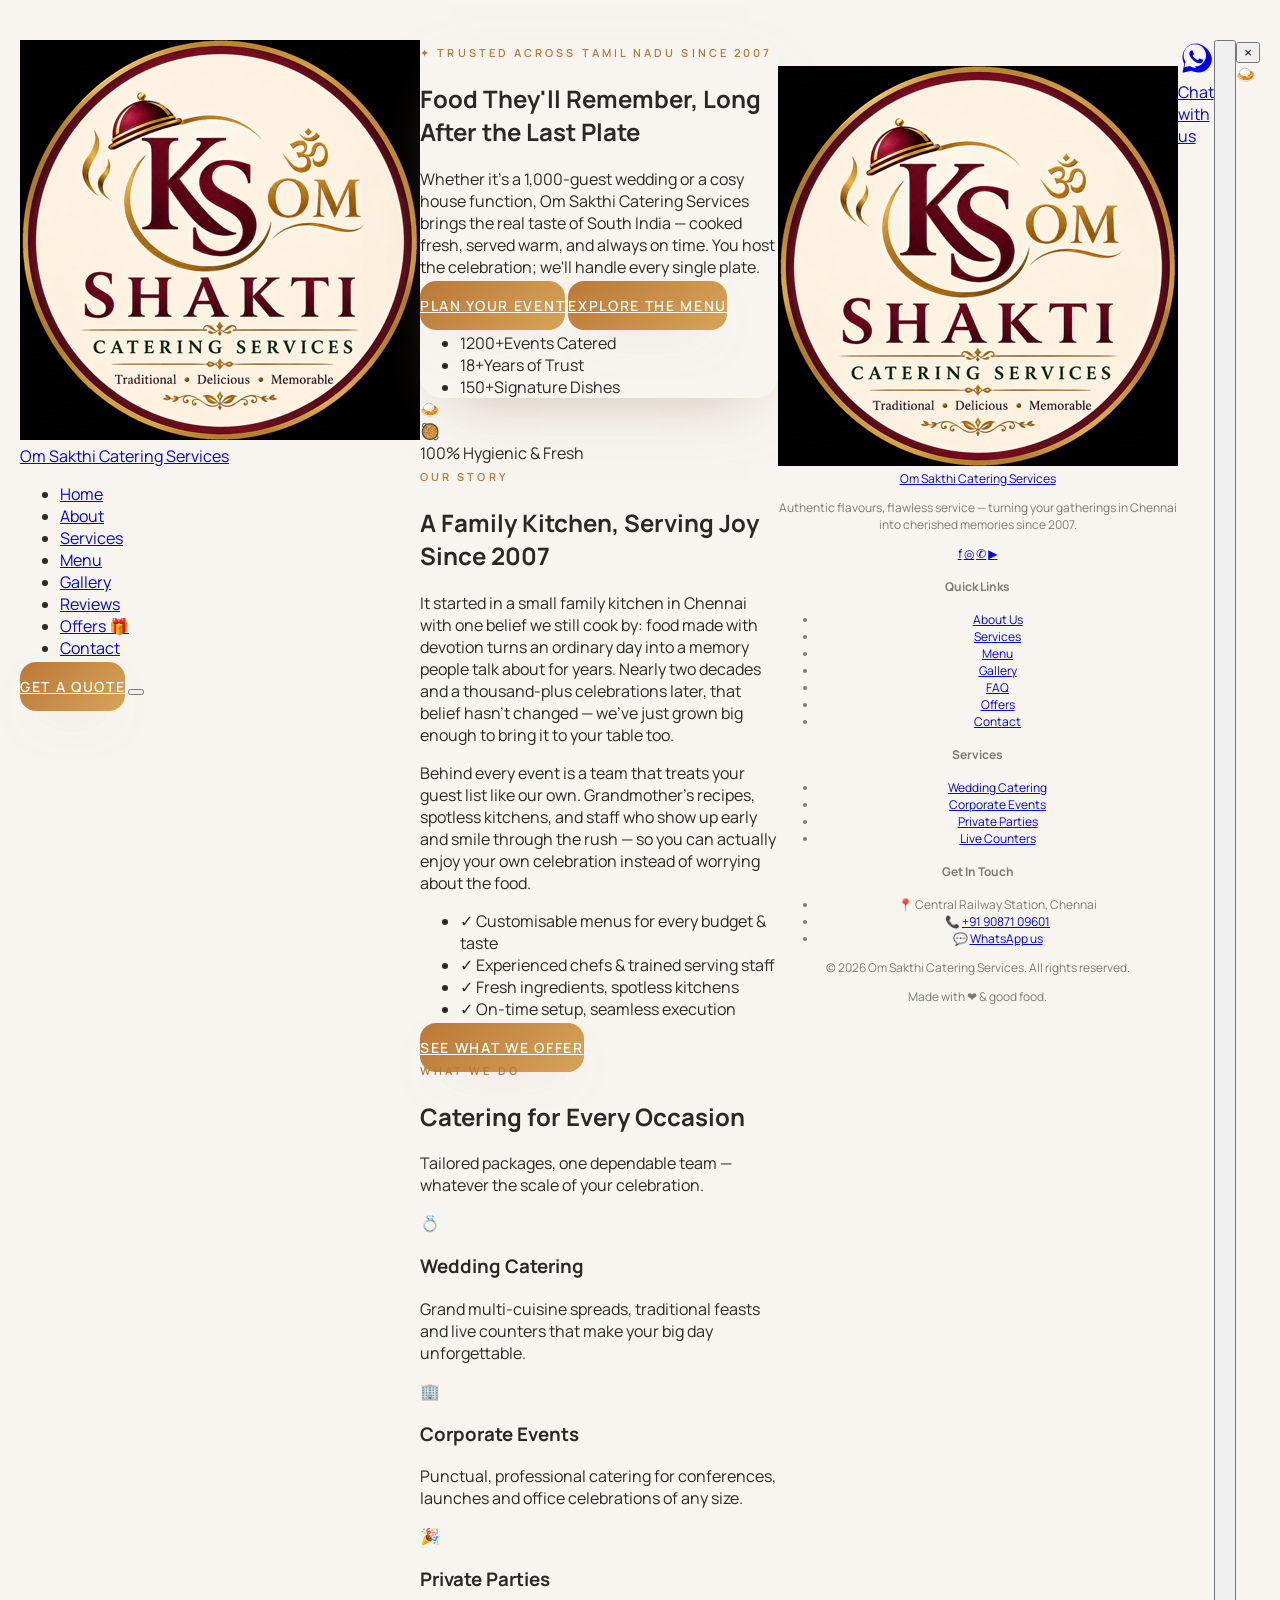
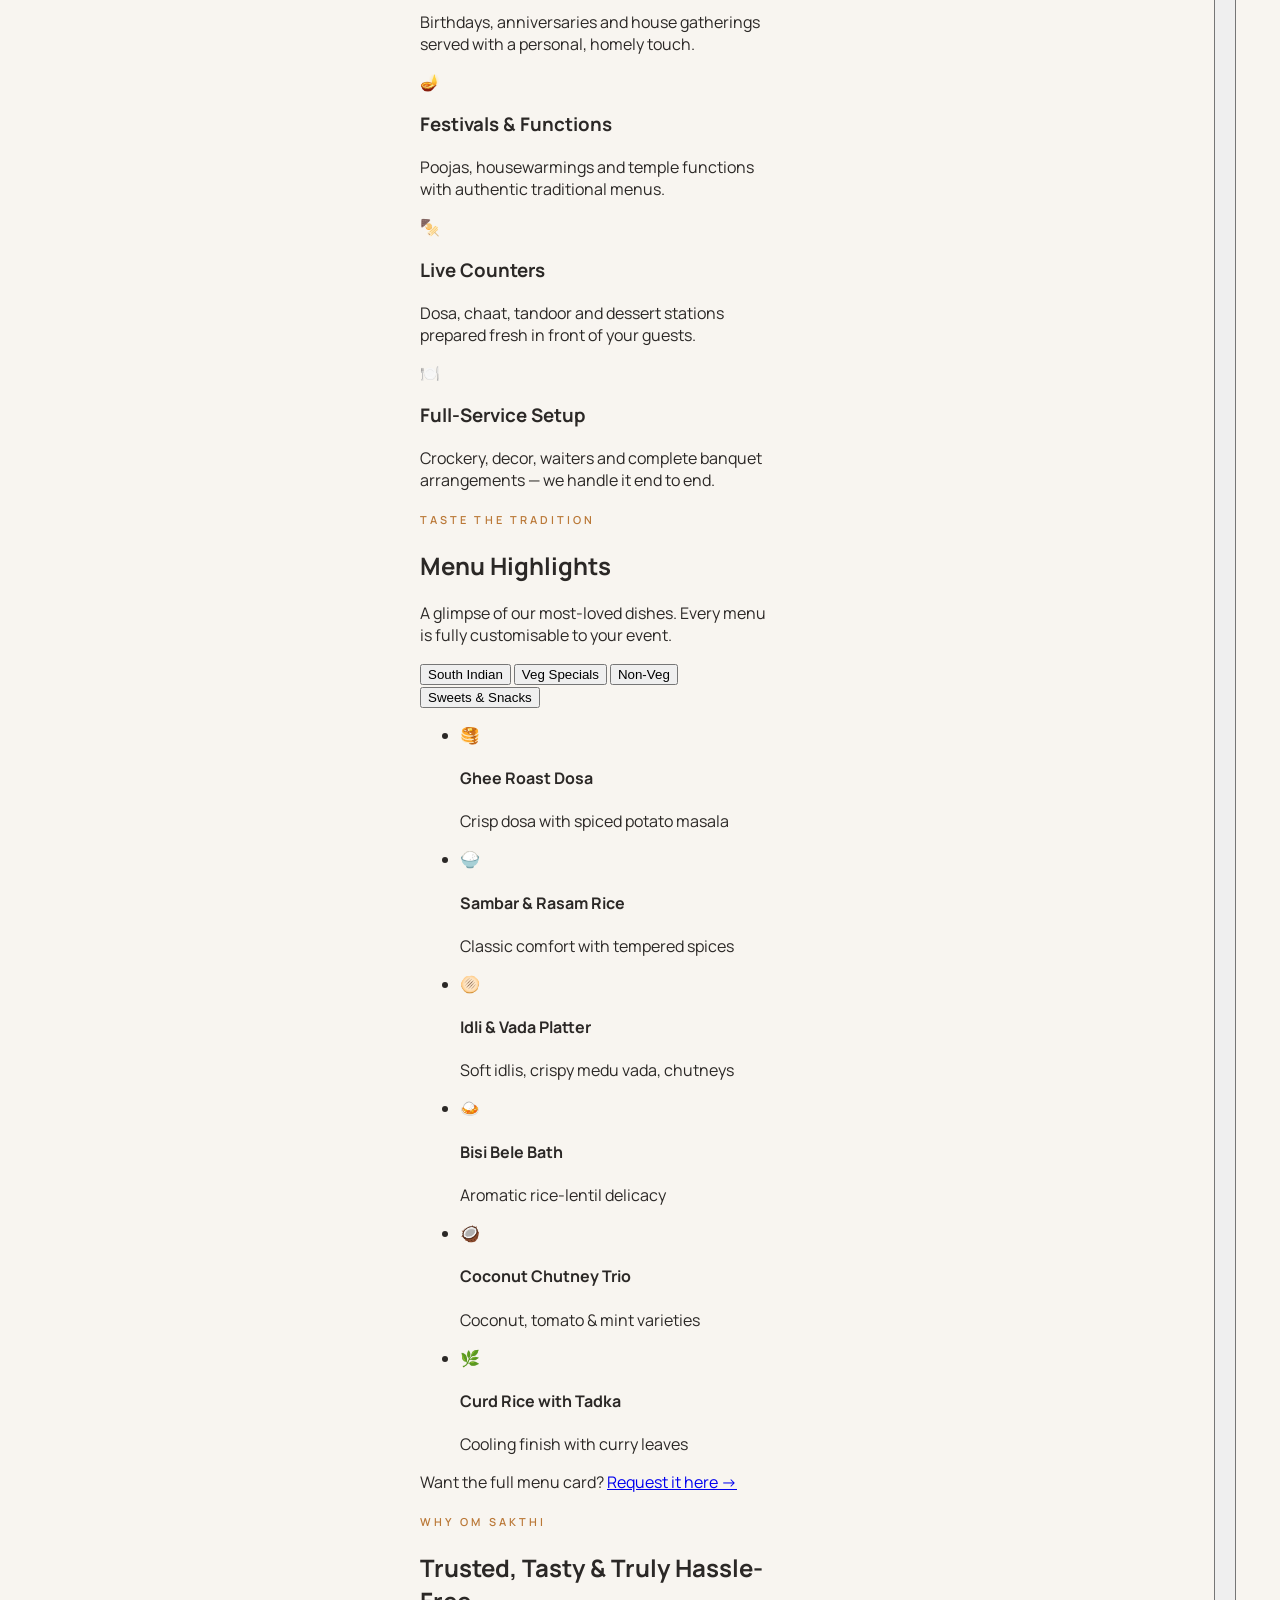
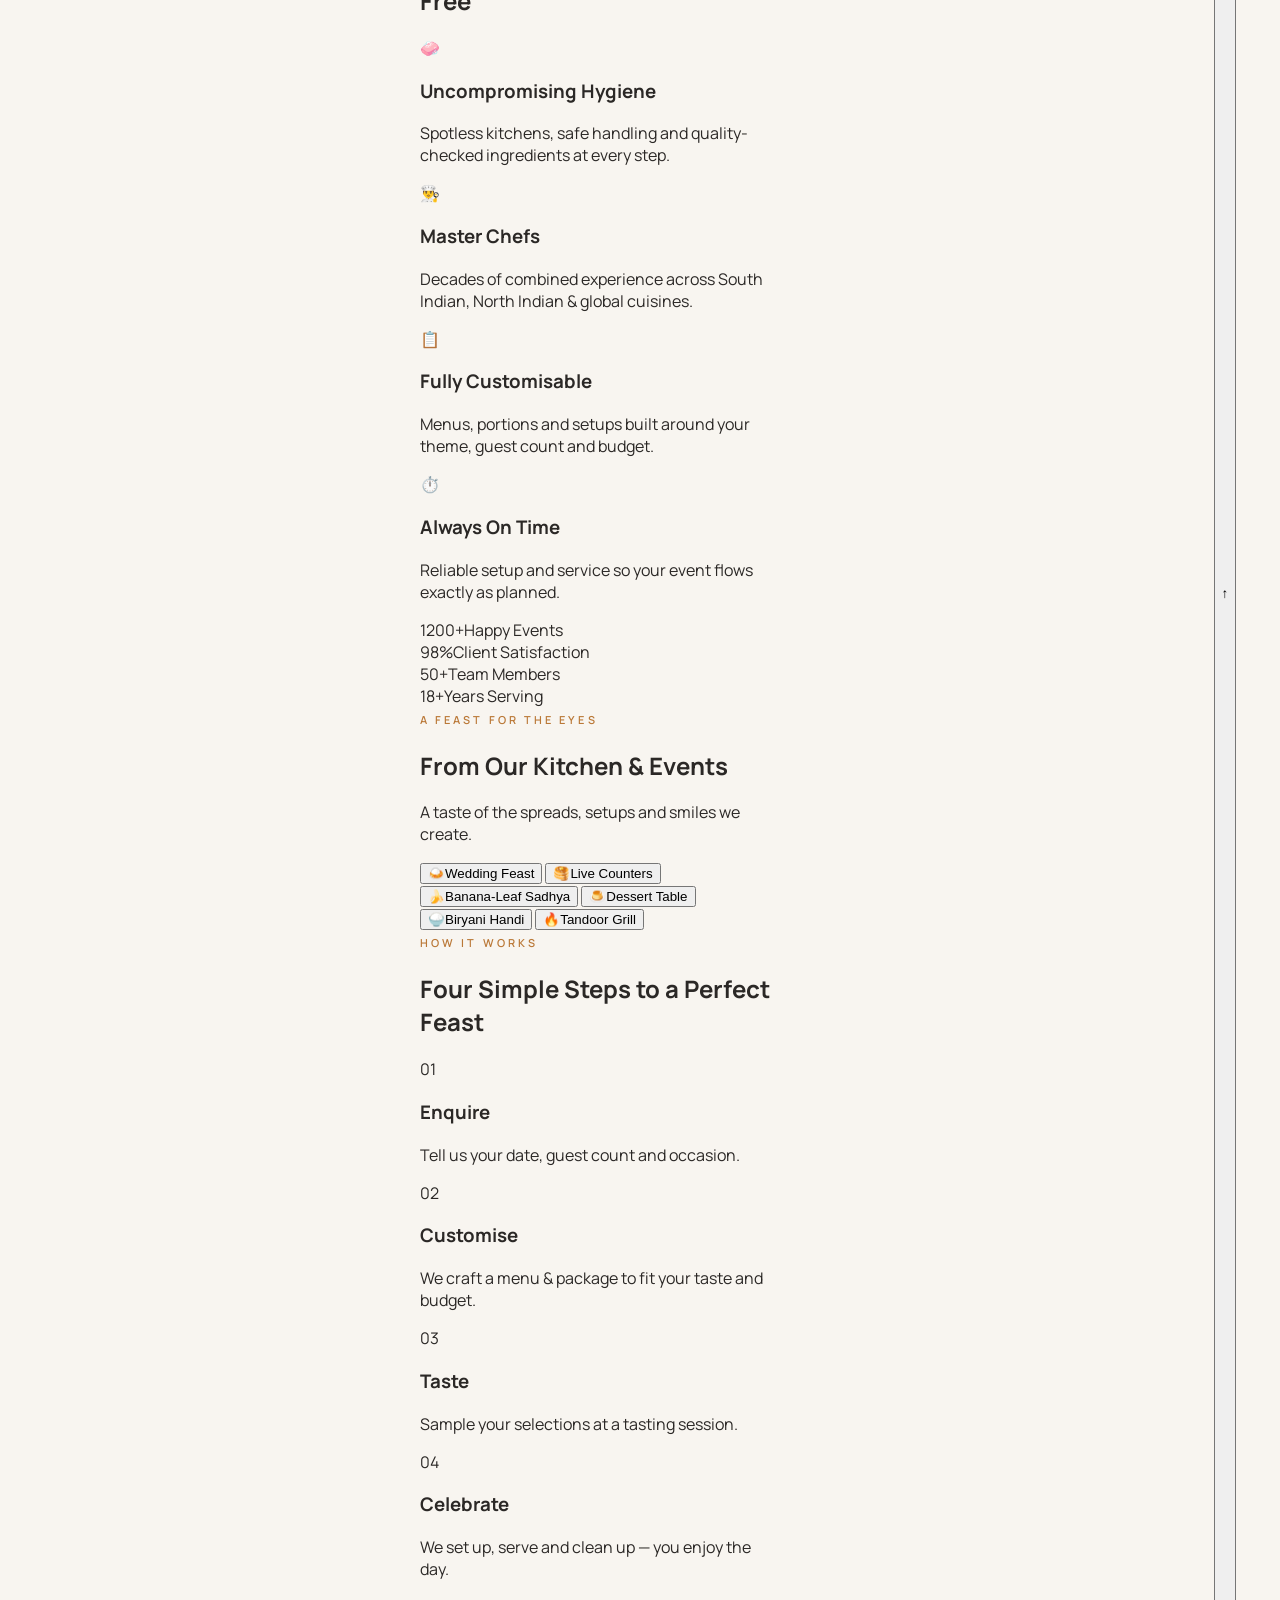
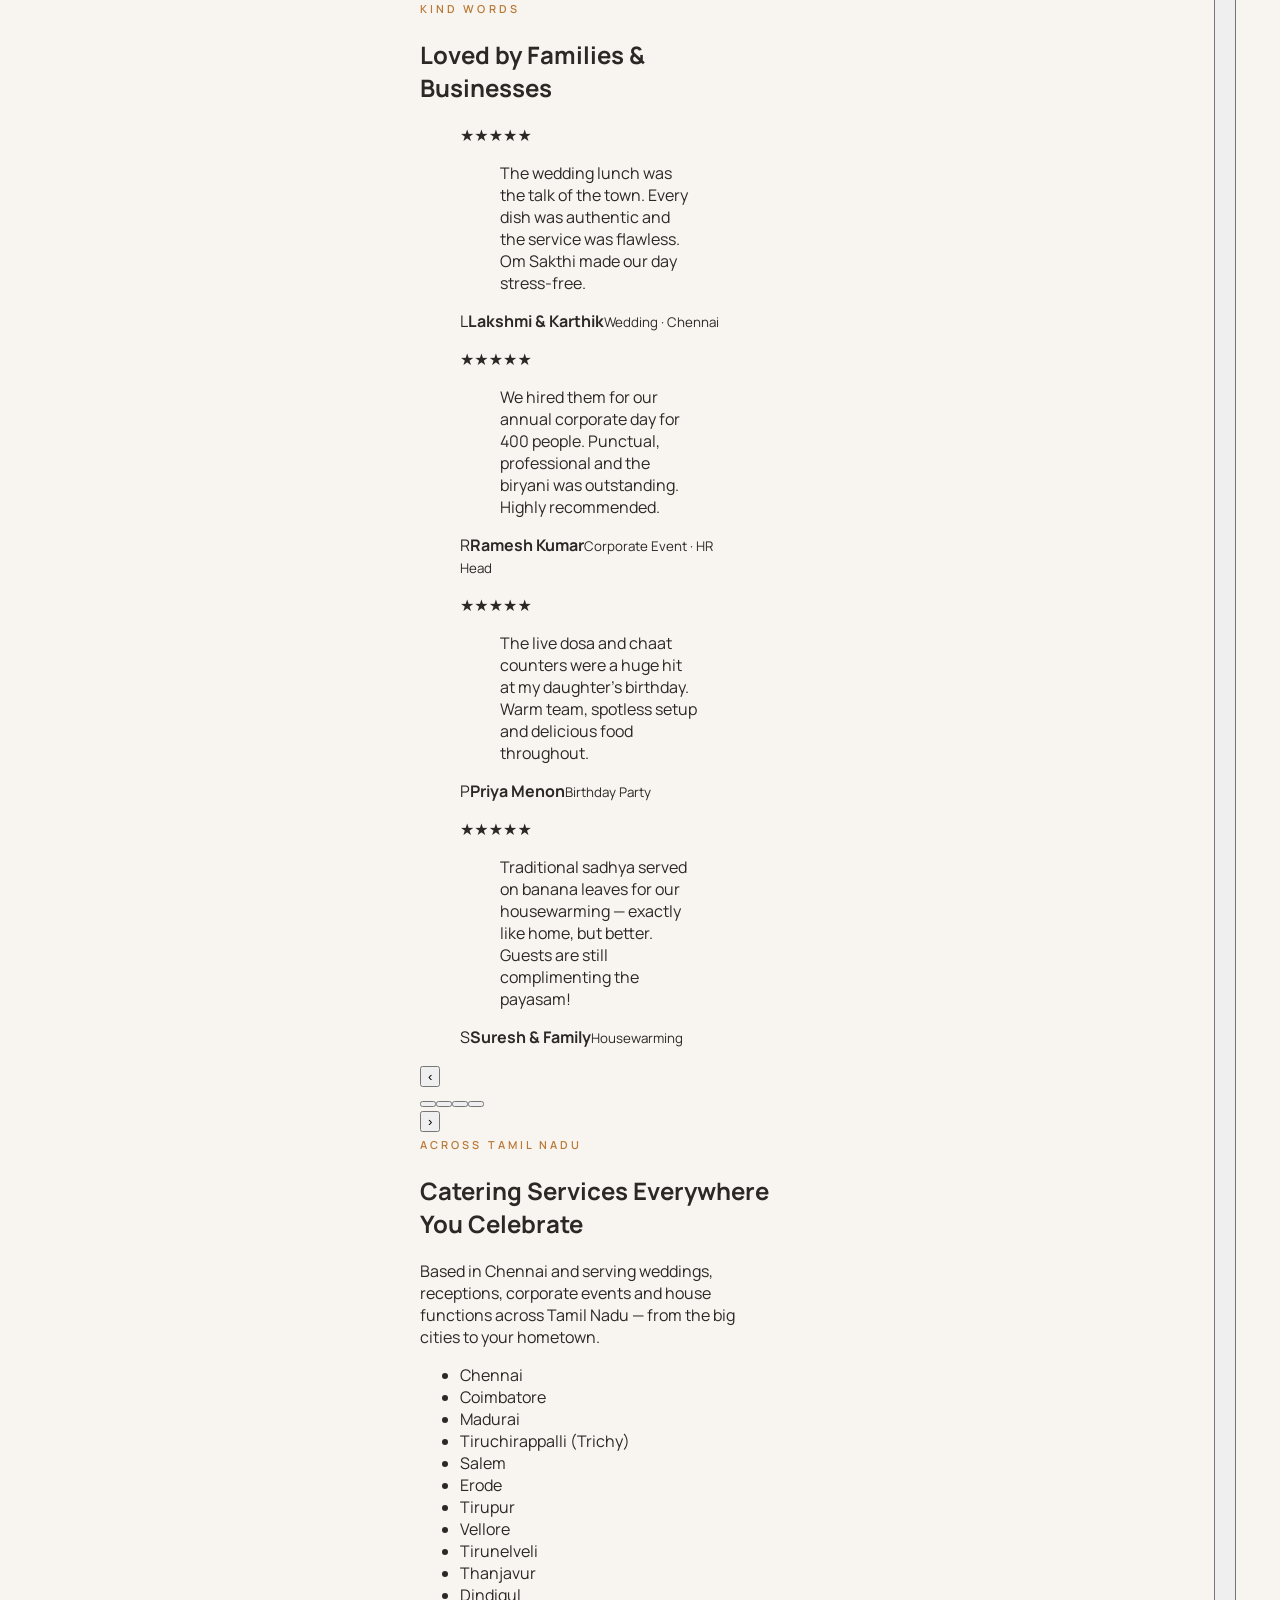
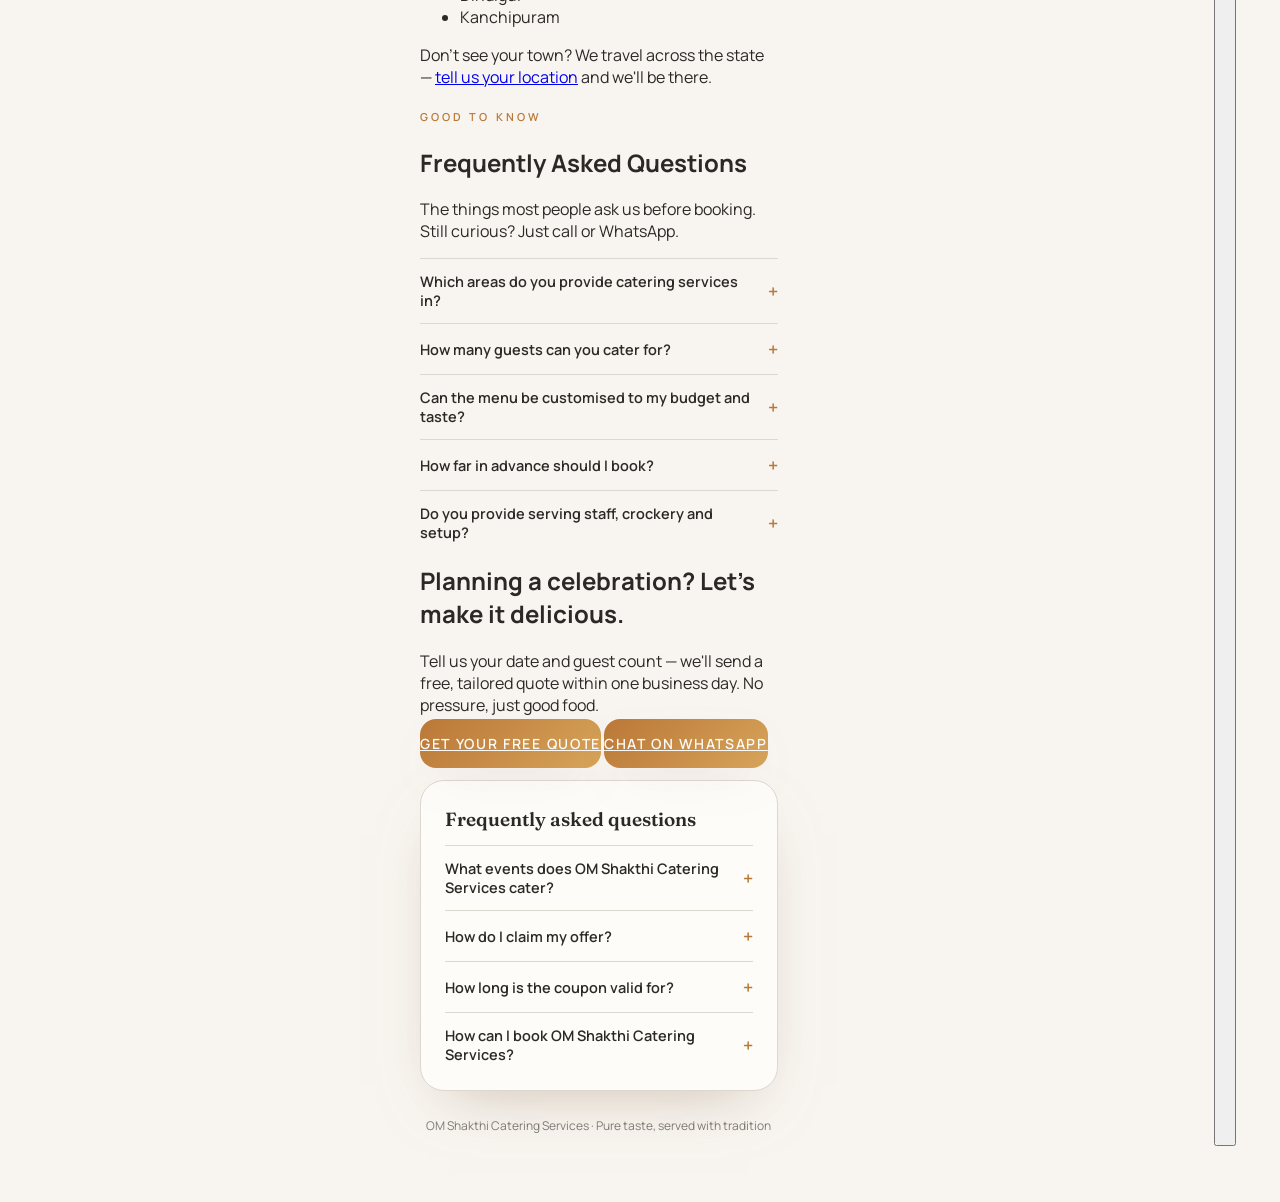
==== commit 9ece5b4f: "Merge branch 'main' into seo-geo-aeo-improvements" ====
--- a/index.html
+++ b/index.html
@@ -1,170 +1,414 @@
 <!DOCTYPE html>
 <html lang="en-IN">
 <head>
-  <meta charset="UTF-8" />
-  <meta name="viewport" content="width=device-width, initial-scale=1.0" />
-
-  <!-- Google Tag Manager -->
-  <script>(function(w,d,s,l,i){w[l]=w[l]||[];w[l].push({'gtm.start':
-  new Date().getTime(),event:'gtm.js'});var f=d.getElementsByTagName(s)[0],
-  j=d.createElement(s),dl=l!='dataLayer'?'&l='+l:'';j.async=true;j.src=
-  'https://www.googletagmanager.com/gtm.js?id='+i+dl;f.parentNode.insertBefore(j,f);
-  })(window,document,'script','dataLayer','GTM-MZ9FZ29J');</script>
-  <!-- End Google Tag Manager -->
-
-  <!-- GA4 runs through the GTM container (GTM-MZ9FZ29J): add a GA4 Configuration
-       tag inside GTM. To hardcode GA4 instead, add a gtag.js block here with your
-       G-XXXXXXXXXX Measurement ID (don't do both — it double-counts). -->
-
-  <!-- ===================== PRIMARY SEO ===================== -->
-  <title>Om Sakthi Catering Services — Wedding & Event Catering in Chennai</title>
-  <meta name="description" content="Authentic South Indian & multi-cuisine catering across all of Tamil Nadu — weddings, receptions, corporate events & house functions. Based in Chennai. Fresh, hygienic food and warm, on-time service since 2007. Get a free quote today." />
-  <meta name="keywords" content="catering services in Tamil Nadu, catering services in Chennai, best catering services Chennai, wedding catering Chennai, marriage catering Tamil Nadu, thirumana virundhu catering, South Indian catering Chennai, Chettinad catering, veg catering Chennai, non-veg catering Chennai, corporate event catering Chennai, birthday party catering, house function catering, festival catering, reception catering, catering services Coimbatore, catering services Madurai, catering services Trichy, catering services Salem, live counters catering, Om Sakthi Catering, KS Om Shakti catering" />
-  <meta name="author" content="Om Sakthi Catering Services" />
-  <meta name="robots" content="index, follow, max-image-preview:large, max-snippet:-1, max-video-preview:-1" />
-  <meta name="theme-color" content="#7A1E1E" />
+  <meta charset="utf-8" />
+  <meta name="viewport" content="width=device-width, initial-scale=1" />
+  <title>OM Shakthi Catering Services — Unlock Your Offer</title>
+  <meta name="description" content="Enter your mobile number and reveal an exclusive discount on your next event with OM Shakthi Catering Services — traditional South Indian catering for weddings, receptions, corporate events and house functions." />
+  <meta name="robots" content="index, follow" />
+  <meta name="author" content="OM Shakthi Catering Services" />
   <link rel="canonical" href="https://omsakthicateringservices.in/" />
-
-  <!-- Geo / local -->
-  <meta name="geo.region" content="IN-TN" />
-  <meta name="geo.placename" content="Chennai" />
-  <meta name="geo.position" content="13.0827;80.2755" />
-  <meta name="ICBM" content="13.0827, 80.2755" />
-
-  <!-- ===================== OPEN GRAPH ===================== -->
-  <meta property="og:site_name" content="Om Sakthi Catering Services" />
-  <meta property="og:title" content="Om Sakthi Catering Services — Wedding & Event Catering in Chennai" />
-  <meta property="og:description" content="Authentic South Indian & multi-cuisine catering for weddings, functions and corporate events in Chennai. Fresh, hygienic, on-time. Get a free quote." />
+  <link rel="icon" href="data:image/svg+xml,%3Csvg xmlns='http://www.w3.org/2000/svg' viewBox='0 0 64 64'%3E%3Crect width='64' height='64' rx='14' fill='%23b8763f'/%3E%3Ctext x='32' y='42' font-family='Georgia,serif' font-size='30' font-weight='700' fill='%23fdf6ee' text-anchor='middle'%3EOM%3C/text%3E%3C/svg%3E" />
+  <meta name="theme-color" content="#b8763f" />
+
+  <!-- Open Graph / Facebook, WhatsApp link previews -->
   <meta property="og:type" content="website" />
+  <meta property="og:site_name" content="OM Shakthi Catering Services" />
+  <meta property="og:title" content="OM Shakthi Catering Services — Unlock Your Offer" />
+  <meta property="og:description" content="Enter your mobile number and reveal an exclusive discount on your next event with OM Shakthi Catering Services — traditional South Indian catering for weddings, receptions, corporate events and house functions." />
   <meta property="og:url" content="https://omsakthicateringservices.in/" />
+  <meta property="og:image" content="https://omsakthicateringservices.in/assets/catering-hero.jpg" />
+  <meta property="og:image:alt" content="Traditional South Indian catering spread served on a banana leaf" />
   <meta property="og:locale" content="en_IN" />
-  <meta property="og:image" content="https://omsakthicateringservices.in/assets/og-cover.jpg" />
-  <meta property="og:image:width" content="1200" />
-  <meta property="og:image:height" content="800" />
-  <meta property="og:image:alt" content="A traditional South Indian catering spread by Om Sakthi Catering Services" />
-
-  <!-- ===================== TWITTER ===================== -->
+
+  <!-- Twitter Card -->
   <meta name="twitter:card" content="summary_large_image" />
-  <meta name="twitter:title" content="Om Sakthi Catering Services — Catering in Chennai" />
-  <meta name="twitter:description" content="Authentic South Indian & multi-cuisine catering for weddings, functions and corporate events. Fresh, hygienic, on-time." />
-  <meta name="twitter:image" content="https://omsakthicateringservices.in/assets/og-cover.jpg" />
-
-  <link rel="icon" type="image/png" href="assets/favicon.png" />
-  <link rel="apple-touch-icon" href="assets/logo.png" />
-
-  <!-- Fonts -->
+  <meta name="twitter:title" content="OM Shakthi Catering Services — Unlock Your Offer" />
+  <meta name="twitter:description" content="Enter your mobile number and reveal an exclusive discount on your next event with OM Shakthi Catering Services." />
+  <meta name="twitter:image" content="https://omsakthicateringservices.in/assets/catering-hero.jpg" />
+
+  <link rel="preload" as="image" href="assets/catering-hero.jpg" />
   <link rel="preconnect" href="https://fonts.googleapis.com" />
   <link rel="preconnect" href="https://fonts.gstatic.com" crossorigin />
-  <link href="https://fonts.googleapis.com/css2?family=Playfair+Display:wght@500;600;700;800&family=Poppins:wght@300;400;500;600;700&display=swap" rel="stylesheet" />
-
-  <link rel="stylesheet" href="css/styles.css?v=5" />
-
-  <!-- ===================== STRUCTURED DATA (JSON-LD) ===================== -->
+  <link rel="stylesheet" href="https://fonts.googleapis.com/css2?family=Fraunces:opsz,wght@9..144,400;9..144,600;9..144,700&family=Manrope:wght@400;500;600;700&display=swap" />
+
+  <!-- Structured data: helps Google, AI answer engines (SGE, ChatGPT, Perplexity) and
+       WhatsApp/social link previews understand who this business is and what it offers. -->
   <script type="application/ld+json">
   {
     "@context": "https://schema.org",
-    "@graph": [
+    "@type": "LocalBusiness",
+    "name": "OM Shakthi Catering Services",
+    "description": "Traditional South Indian catering for weddings, receptions, corporate events and house functions.",
+    "image": "https://omsakthicateringservices.in/assets/catering-hero.jpg",
+    "url": "https://omsakthicateringservices.in/",
+    "telephone": "+919087109601",
+    "priceRange": "₹₹",
+    "areaServed": "Tamil Nadu, India",
+    "sameAs": [
+      "https://wa.me/message/XDDBKSHT3CEVF1"
+    ]
+  }
+  </script>
+  <script type="application/ld+json">
+  {
+    "@context": "https://schema.org",
+    "@type": "FAQPage",
+    "mainEntity": [
       {
-        "@type": ["Caterer", "LocalBusiness"],
-        "@id": "https://omsakthicateringservices.in/#business",
-        "name": "Om Sakthi Catering Services",
-        "url": "https://omsakthicateringservices.in/",
-        "image": "https://omsakthicateringservices.in/assets/og-cover.jpg",
-        "logo": "https://omsakthicateringservices.in/assets/logo.png",
-        "telephone": "+91-90871-09601",
-        "priceRange": "₹₹",
-        "description": "Authentic South Indian & multi-cuisine catering across all of Tamil Nadu (based in Chennai) for weddings, receptions, corporate events and house functions. Fresh, hygienic food with warm, on-time service since 2007.",
-        "foundingDate": "2007",
-        "servesCuisine": ["South Indian", "North Indian", "Chettinad", "Multi-cuisine"],
-        "areaServed": [
-          { "@type": "State", "name": "Tamil Nadu" },
-          { "@type": "City", "name": "Chennai" },
-          { "@type": "City", "name": "Coimbatore" },
-          { "@type": "City", "name": "Madurai" },
-          { "@type": "City", "name": "Tiruchirappalli" },
-          { "@type": "City", "name": "Salem" },
-          { "@type": "City", "name": "Erode" },
-          { "@type": "City", "name": "Tirupur" },
-          { "@type": "City", "name": "Vellore" }
-        ],
-        "hasOfferCatalog": {
-          "@type": "OfferCatalog",
-          "name": "Catering Services",
-          "itemListElement": [
-            { "@type": "Offer", "itemOffered": { "@type": "Service", "name": "Wedding Catering" } },
-            { "@type": "Offer", "itemOffered": { "@type": "Service", "name": "Corporate Event Catering" } },
-            { "@type": "Offer", "itemOffered": { "@type": "Service", "name": "Birthday & Private Party Catering" } },
-            { "@type": "Offer", "itemOffered": { "@type": "Service", "name": "House Function & Festival Catering" } },
-            { "@type": "Offer", "itemOffered": { "@type": "Service", "name": "Live Counters" } }
-          ]
-        },
-        "address": {
-          "@type": "PostalAddress",
-          "streetAddress": "Central Railway Station",
-          "addressLocality": "Chennai",
-          "addressRegion": "Tamil Nadu",
-          "postalCode": "600003",
-          "addressCountry": "IN"
-        },
-        "geo": { "@type": "GeoCoordinates", "latitude": 13.0827, "longitude": 80.2755 },
-        "openingHoursSpecification": [{
-          "@type": "OpeningHoursSpecification",
-          "dayOfWeek": ["Monday","Tuesday","Wednesday","Thursday","Friday","Saturday","Sunday"],
-          "opens": "08:00",
-          "closes": "21:00"
-        }],
-        "sameAs": []
+        "@type": "Question",
+        "name": "What events does OM Shakthi Catering Services cater?",
+        "acceptedAnswer": {
+          "@type": "Answer",
+          "text": "We cater weddings, receptions, corporate events and house functions, serving traditional South Indian food."
+        }
       },
       {
-        "@type": "WebSite",
-        "@id": "https://omsakthicateringservices.in/#website",
-        "url": "https://omsakthicateringservices.in/",
-        "name": "Om Sakthi Catering Services",
-        "publisher": { "@id": "https://omsakthicateringservices.in/#business" },
-        "inLanguage": "en-IN"
+        "@type": "Question",
+        "name": "How do I claim my offer?",
+        "acceptedAnswer": {
+          "@type": "Answer",
+          "text": "Enter your mobile number on this page and tap Reveal My Offer to instantly unlock a discount for your event."
+        }
       },
       {
-        "@type": "BreadcrumbList",
-        "itemListElement": [
-          { "@type": "ListItem", "position": 1, "name": "Home", "item": "https://omsakthicateringservices.in/" },
-          { "@type": "ListItem", "position": 2, "name": "Services", "item": "https://omsakthicateringservices.in/#services" },
-          { "@type": "ListItem", "position": 3, "name": "Menu", "item": "https://omsakthicateringservices.in/#menu" },
-          { "@type": "ListItem", "position": 4, "name": "Contact", "item": "https://omsakthicateringservices.in/#contact" }
-        ]
+        "@type": "Question",
+        "name": "How long is the coupon valid for?",
+        "acceptedAnswer": {
+          "@type": "Answer",
+          "text": "Each coupon is valid for 30 days from the day you reveal it, for one order."
+        }
       },
       {
-        "@type": "FAQPage",
-        "mainEntity": [
-          {
-            "@type": "Question",
-            "name": "Which areas do you provide catering services in?",
-            "acceptedAnswer": { "@type": "Answer", "text": "We are based in Chennai and provide catering services across all of Tamil Nadu — every district and town — for weddings, receptions, corporate events, house functions and festivals. Wherever your event is in the state, we'll be there." }
-          },
-          {
-            "@type": "Question",
-            "name": "How many guests can you cater for?",
-            "acceptedAnswer": { "@type": "Answer", "text": "From intimate house gatherings of 25 guests to grand weddings and corporate events of 2,000+ — our team scales the kitchen, staff and setup to match your headcount." }
-          },
-          {
-            "@type": "Question",
-            "name": "Can the menu be customised to my budget and taste?",
-            "acceptedAnswer": { "@type": "Answer", "text": "Absolutely. Every menu is built around your occasion, cuisine preferences and budget. Pure-veg, non-veg, Jain, South Indian sadhya, live counters — we tailor it all and offer a tasting session before you decide." }
-          },
-          {
-            "@type": "Question",
-            "name": "How far in advance should I book?",
-            "acceptedAnswer": { "@type": "Answer", "text": "For weddings and large events we recommend 2–4 weeks' notice, but we do our best to accommodate last-minute bookings too. The sooner you reach out, the more menu and date options you'll have." }
-          },
-          {
-            "@type": "Question",
-            "name": "Do you provide serving staff, crockery and setup?",
-            "acceptedAnswer": { "@type": "Answer", "text": "Yes — we offer full-service catering including trained serving staff, crockery, live counters, buffet setup and clean-up, so you can simply enjoy your day." }
-          }
-        ]
+        "@type": "Question",
+        "name": "How can I book OM Shakthi Catering Services?",
+        "acceptedAnswer": {
+          "@type": "Answer",
+          "text": "Call us directly or message us on WhatsApp using the buttons on this page after revealing your offer."
+        }
       }
     ]
   }
   </script>
+  <style>
+    :root{
+      --background: oklch(97.2% .008 85);
+      --foreground: oklch(28% .005 60);
+      --card: oklch(99% .005 85);
+      --primary: oklch(63% .115 62);
+      --primary-glow: oklch(75% .11 75);
+      --primary-foreground: oklch(98.5% .006 85);
+      --muted: oklch(94% .008 82);
+      --muted-foreground: oklch(58% .008 70);
+      --accent: oklch(90% .035 75);
+      --border: oklch(88% .012 80);
+      --destructive: oklch(58% .18 28);
+      --radius: .875rem;
+      --gradient-primary: linear-gradient(135deg, var(--primary), var(--primary-glow));
+      --gradient-scratch: linear-gradient(140deg, oklch(55% .05 65), oklch(72% .06 78));
+      --shadow-card: 0 24px 60px -30px oklch(63% .05 62 / .55);
+      --shadow-btn: 0 18px 45px -22px oklch(63% .0539 .101 / .55);
+      --font-display: "Fraunces", Georgia, serif;
+      --font-body: "Manrope", system-ui, sans-serif;
+    }
+    *{ box-sizing:border-box; }
+    html,body{ margin:0; padding:0; }
+    body{
+      background: var(--background);
+      color: var(--foreground);
+      font-family: var(--font-body);
+      -webkit-font-smoothing: antialiased;
+      min-height: 100dvh;
+      display:flex;
+      justify-content:center;
+      padding: 40px 20px 56px;
+    }
+    .wrap{ width:100%; max-width: 460px; margin:0 auto; }
+
+    /* ---------- Header ---------- */
+    .eyebrow{
+      text-align:center;
+      text-transform:uppercase;
+      letter-spacing:.28em;
+      font-size:11px;
+      font-weight:600;
+      color: var(--primary);
+      margin: 6px 0 14px;
+    }
+    h1.brand{
+      text-align:center;
+      font-family: var(--font-display);
+      font-weight:600;
+      line-height:1.05;
+      margin:0;
+      font-size: clamp(30px, 8vw, 40px);
+      letter-spacing:-.01em;
+    }
+    h1.brand .top{ display:block; color: var(--foreground); }
+    h1.brand .accent{ display:block; color: var(--primary); }
+    .tagline{
+      text-align:center;
+      color: var(--muted-foreground);
+      font-size: 14px;
+      margin: 14px 0 22px;
+    }
+    .hero{
+      width:100%;
+      aspect-ratio: 3 / 2;
+      object-fit: cover;
+      border-radius: 22px;
+      display:block;
+      box-shadow: var(--shadow-card);
+    }
+
+    /* ---------- Card ---------- */
+    .card{
+      background: var(--card);
+      border: 1px solid var(--border);
+      border-radius: 24px;
+      padding: 26px 24px 24px;
+      margin-top: 26px;
+      box-shadow: var(--shadow-card);
+    }
+    .card h2{
+      font-family: var(--font-display);
+      font-weight:600;
+      font-size: 22px;
+      margin: 0 0 6px;
+    }
+    .card .sub{
+      color: var(--muted-foreground);
+      font-size: 14px;
+      line-height:1.5;
+      margin: 0 0 20px;
+    }
+    label.field-label{
+      display:block;
+      text-transform:uppercase;
+      letter-spacing:.14em;
+      font-size:11px;
+      font-weight:600;
+      color: var(--muted-foreground);
+      margin-bottom:8px;
+    }
+    .phone-row{
+      display:flex;
+      align-items:center;
+      gap:8px;
+      background: var(--background);
+      border:1px solid var(--border);
+      border-radius: 14px;
+      padding: 4px 4px 4px 14px;
+      transition: border-color .15s, box-shadow .15s;
+    }
+    .phone-row:focus-within{
+      border-color: var(--primary);
+      box-shadow: 0 0 0 3px oklch(63% .115 62 / .12);
+    }
+    .cc{ font-weight:600; color: var(--foreground); font-size:15px; }
+    .divider{ width:1px; align-self:stretch; background: var(--border); margin:6px 2px; }
+    #phone{
+      border:0;
+      outline:0;
+      background:transparent;
+      font-family: var(--font-body);
+      font-size:16px;
+      letter-spacing:.06em;
+      color: var(--foreground);
+      width:100%;
+      padding: 12px 8px;
+    }
+    #phone::placeholder{ color: oklch(70% .01 75); letter-spacing:.06em; }
+    .error{
+      color: var(--destructive);
+      font-size: 13px;
+      margin: 10px 2px 0;
+      min-height: 1em;
+    }
+    .btn{
+      appearance:none;
+      border:0;
+      cursor:pointer;
+      width:100%;
+      margin-top: 20px;
+      padding: 15px 0;
+      border-radius: 16px;
+      background-image: var(--gradient-primary);
+      color: var(--primary-foreground);
+      font-family: var(--font-body);
+      font-weight:600;
+      font-size: 14px;
+      letter-spacing: .12em;
+      text-transform: uppercase;
+      box-shadow: var(--shadow-btn);
+      transition: transform .08s ease, filter .15s;
+    }
+    .btn:hover{ filter: brightness(1.03); }
+    .btn:active{ transform: scale(.985); }
+    .btn[disabled]{ opacity:.7; cursor:progress; }
+    .footnote{
+      text-align:center;
+      color: var(--muted-foreground);
+      font-size: 12px;
+      line-height:1.5;
+      margin: 16px 4px 0;
+    }
+
+    /* ---------- Reward screen ---------- */
+    .verified-pill{
+      display:block;
+      text-align:center;
+      text-transform:uppercase;
+      letter-spacing:.28em;
+      font-size:11px;
+      font-weight:700;
+      color: var(--primary);
+      margin: 2px 0 8px;
+    }
+    .reward-title{
+      font-family: var(--font-display);
+      font-weight:600;
+      font-size: 22px;
+      text-align:center;
+      margin: 0 0 18px;
+    }
+    .scratch{
+      position:relative;
+      width:100%;
+      aspect-ratio: 16 / 10;
+      border-radius: 18px;
+      overflow:hidden;
+      background: var(--accent);
+      user-select:none;
+      -webkit-user-select:none;
+      touch-action:none;
+    }
+    .prize{
+      position:absolute; inset:0;
+      display:flex; flex-direction:column;
+      align-items:center; justify-content:center;
+      text-align:center; gap:6px; padding:16px;
+    }
+    .prize .p-title{
+      font-family: var(--font-display);
+      font-weight:700;
+      font-size: clamp(26px, 8vw, 34px);
+      color: var(--primary);
+      letter-spacing:.01em;
+    }
+    .prize .p-note{ color: var(--muted-foreground); font-size:14px; }
+    #scratchCanvas{ position:absolute; inset:0; width:100%; height:100%; cursor: grab; }
+    #scratchCanvas:active{ cursor: grabbing; }
+
+    .coupon-wrap{
+      border: 1px dashed var(--border);
+      border-radius: 14px;
+      padding: 14px;
+      text-align:center;
+      margin-top: 18px;
+    }
+    .coupon-label{
+      text-transform:uppercase; letter-spacing:.2em; font-size:10px;
+      font-weight:600; color: var(--muted-foreground);
+    }
+    .coupon-code{
+      font-family: var(--font-display);
+      font-weight:700;
+      font-size: 26px;
+      letter-spacing:.14em;
+      margin-top:4px;
+      color: var(--foreground);
+    }
+    .reward-note{
+      text-align:center; color: var(--muted-foreground);
+      font-size:12px; line-height:1.5; margin:14px 4px 0;
+    }
+    a.call-btn{
+      display:block; text-decoration:none; text-align:center;
+      margin-top: 18px; padding: 15px 0; border-radius: 16px;
+      background-image: var(--gradient-primary);
+      color: var(--primary-foreground);
+      font-weight:600; font-size:14px; letter-spacing:.12em; text-transform:uppercase;
+      box-shadow: var(--shadow-btn);
+    }
+
+    .site-footer{
+      text-align:center; color: var(--muted-foreground);
+      font-size:12px; margin-top: 26px;
+    }
+
+    /* ---------- FAQ ---------- */
+    .card.faq h2{ font-size:19px; margin-bottom:14px; }
+    .faq details{
+      border-top: 1px solid var(--border);
+      padding: 13px 0;
+    }
+    .faq details:last-child{ padding-bottom: 2px; }
+    .faq summary{
+      cursor:pointer;
+      list-style:none;
+      font-weight:600;
+      font-size:14.5px;
+      color: var(--foreground);
+      display:flex;
+      align-items:center;
+      justify-content:space-between;
+      gap:12px;
+    }
+    .faq summary::-webkit-details-marker{ display:none; }
+    .faq summary::after{
+      content:"+";
+      flex:none;
+      font-size:18px;
+      font-weight:600;
+      color: var(--primary);
+      transition: transform .15s;
+    }
+    .faq details[open] summary::after{ content:"−"; }
+    .faq details p{
+      margin: 10px 0 0;
+      color: var(--muted-foreground);
+      font-size: 13.5px;
+      line-height:1.55;
+    }
+
+    /* ---------- WhatsApp ---------- */
+    :root{ --wa: #25D366; --wa-dark: #1da851; }
+    /* Secondary "Chat on WhatsApp" button on the reward card */
+    a.wa-btn{
+      display:flex; align-items:center; justify-content:center; gap:9px;
+      text-decoration:none; text-align:center;
+      margin-top: 10px; padding: 14px 0; border-radius: 16px;
+      background: #fff; color: var(--wa-dark);
+      border: 1.5px solid var(--wa);
+      font-weight:600; font-size:14px; letter-spacing:.06em; text-transform:uppercase;
+      transition: background .15s, color .15s;
+    }
+    a.wa-btn:hover{ background: var(--wa); color:#fff; }
+    a.wa-btn svg{ width:20px; height:20px; }
+
+    /* Persistent floating "Chat with us" pill */
+    a.wa-fab{
+      position: fixed; right: 18px; bottom: 18px; z-index: 50;
+      display:flex; align-items:center; gap:10px;
+      padding: 12px 18px 12px 14px; border-radius: 999px;
+      background: var(--wa); color:#fff; text-decoration:none;
+      font-weight:600; font-size:14px;
+      box-shadow: 0 12px 30px -8px rgba(37,211,102,.55), 0 2px 8px rgba(0,0,0,.12);
+      transition: transform .12s, box-shadow .15s;
+    }
+    a.wa-fab:hover{ transform: translateY(-2px); box-shadow: 0 16px 34px -8px rgba(37,211,102,.65), 0 3px 10px rgba(0,0,0,.15); }
+    a.wa-fab svg{ width:24px; height:24px; flex:none; }
+    a.wa-fab .wa-fab-text{ white-space:nowrap; }
+    @media (max-width: 420px){
+      a.wa-fab{ right: 14px; bottom: 14px; padding: 12px; }
+      a.wa-fab .wa-fab-text{ display:none; } /* icon-only bubble on small screens */
+    }
+
+    .hidden{ display:none !important; }
+    @keyframes popIn{ from{ opacity:0; transform: scale(.96) translateY(6px);} to{ opacity:1; transform:none; } }
+    .pop-in{ animation: popIn .35s ease both; }
+  </style>
 </head>
 <body>
 
@@ -548,78 +792,28 @@
       </div>
     </section>
 
-    <!-- ===================== CONTACT ===================== -->
-    <section class="section contact" id="contact">
-      <div class="container contact-grid">
-        <div class="contact-info reveal">
-          <span class="eyebrow">Get In Touch</span>
-          <h2 class="section-title">Let's Plan Your Menu</h2>
-          <p>Tell us a little about your event and our team will get back to you within one business day with a customised proposal. Prefer to talk? Call or WhatsApp us — we love a good food chat.</p>
-
-          <ul class="contact-list">
-            <li><span class="contact-ic">📍</span><div><strong>Based In</strong><p>Central Railway Station,<br />Chennai, Tamil Nadu 600003<br /><em>Serving events across all of Tamil Nadu</em></p></div></li>
-            <li><span class="contact-ic">📞</span><div><strong>Call / WhatsApp</strong><p><a href="tel:+919087109601">+91 90871 09601</a></p></div></li>
-            <li><span class="contact-ic">💬</span><div><strong>WhatsApp Us</strong><p><a href="https://wa.me/message/XDDBKSHT3CEVF1" target="_blank" rel="noopener">Message us on WhatsApp →</a></p></div></li>
-            <li><span class="contact-ic">🕒</span><div><strong>Hours</strong><p>Mon – Sun · 8:00 AM – 9:00 PM</p></div></li>
-          </ul>
-
-          <div class="contact-socials">
-            <a href="#" aria-label="Facebook" class="social">f</a>
-            <a href="#" aria-label="Instagram" class="social">◎</a>
-            <a href="https://wa.me/message/XDDBKSHT3CEVF1" aria-label="WhatsApp" class="social" target="_blank" rel="noopener">✆</a>
-            <a href="#" aria-label="YouTube" class="social">▶</a>
-          </div>
-        </div>
-
-        <div class="contact-form-wrap reveal">
-          <form class="contact-form" id="enquiryForm" novalidate>
-            <div class="form-row">
-              <div class="form-group">
-                <label for="name">Full Name *</label>
-                <input type="text" id="name" name="name" placeholder="Your name" required />
-              </div>
-              <div class="form-group">
-                <label for="phone">Phone *</label>
-                <input type="tel" id="phone" name="phone" placeholder="+91 90871 09601" required />
-              </div>
-            </div>
-            <div class="form-row">
-              <div class="form-group">
-                <label for="email">Email</label>
-                <input type="email" id="email" name="email" placeholder="you@example.com" />
-              </div>
-              <div class="form-group">
-                <label for="eventType">Event Type *</label>
-                <select id="eventType" name="eventType" required>
-                  <option value="">Select…</option>
-                  <option>Wedding</option>
-                  <option>Corporate Event</option>
-                  <option>Birthday / Private Party</option>
-                  <option>Festival / Function</option>
-                  <option>Other</option>
-                </select>
-              </div>
-            </div>
-            <div class="form-row">
-              <div class="form-group">
-                <label for="eventDate">Event Date</label>
-                <input type="date" id="eventDate" name="eventDate" />
-              </div>
-              <div class="form-group">
-                <label for="guests">Approx. Guests</label>
-                <input type="number" id="guests" name="guests" min="1" placeholder="e.g. 250" />
-              </div>
-            </div>
-            <div class="form-group">
-              <label for="message">Message</label>
-              <textarea id="message" name="message" rows="4" placeholder="Tell us about your event, cuisine preferences, etc."></textarea>
-            </div>
-            <button type="submit" class="btn btn-primary btn-lg btn-block">Send Enquiry</button>
-            <p class="form-status" id="formStatus" role="status" aria-live="polite"></p>
-          </form>
-        </div>
-      </div>
-    </section>
+    <!-- ============ FAQ (matches the FAQPage structured data in <head>) ============ -->
+    <section class="card faq" aria-labelledby="faqHeading">
+      <h2 id="faqHeading">Frequently asked questions</h2>
+      <details>
+        <summary>What events does OM Shakthi Catering Services cater?</summary>
+        <p>We cater weddings, receptions, corporate events and house functions, serving traditional South Indian food.</p>
+      </details>
+      <details>
+        <summary>How do I claim my offer?</summary>
+        <p>Enter your mobile number above and tap Reveal My Offer to instantly unlock a discount for your event.</p>
+      </details>
+      <details>
+        <summary>How long is the coupon valid for?</summary>
+        <p>Each coupon is valid for 30 days from the day you reveal it, for one order.</p>
+      </details>
+      <details>
+        <summary>How can I book OM Shakthi Catering Services?</summary>
+        <p>Call us directly or message us on WhatsApp using the buttons on this page after revealing your offer.</p>
+      </details>
+    </section>
+
+    <p class="site-footer">OM Shakthi Catering Services · Pure taste, served with tradition</p>
   </main>
 
   <!-- ===================== FOOTER ===================== -->
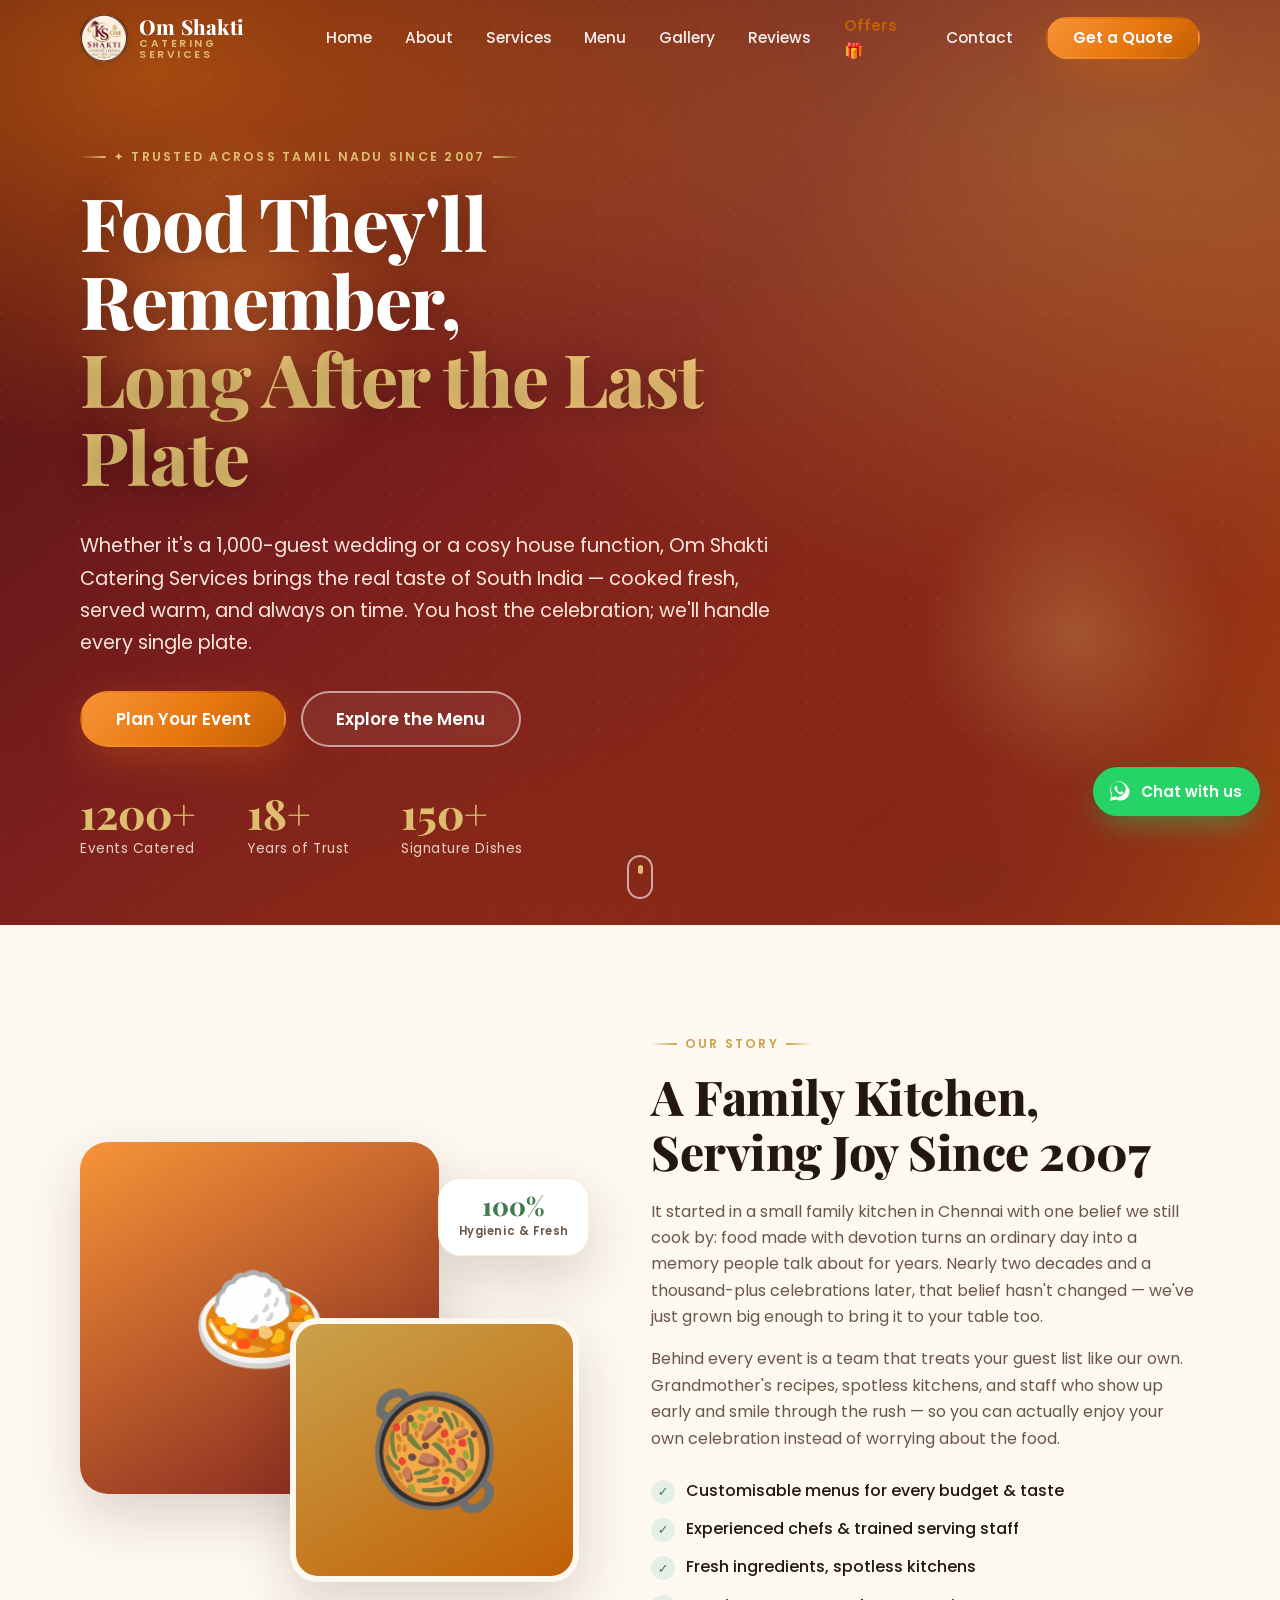
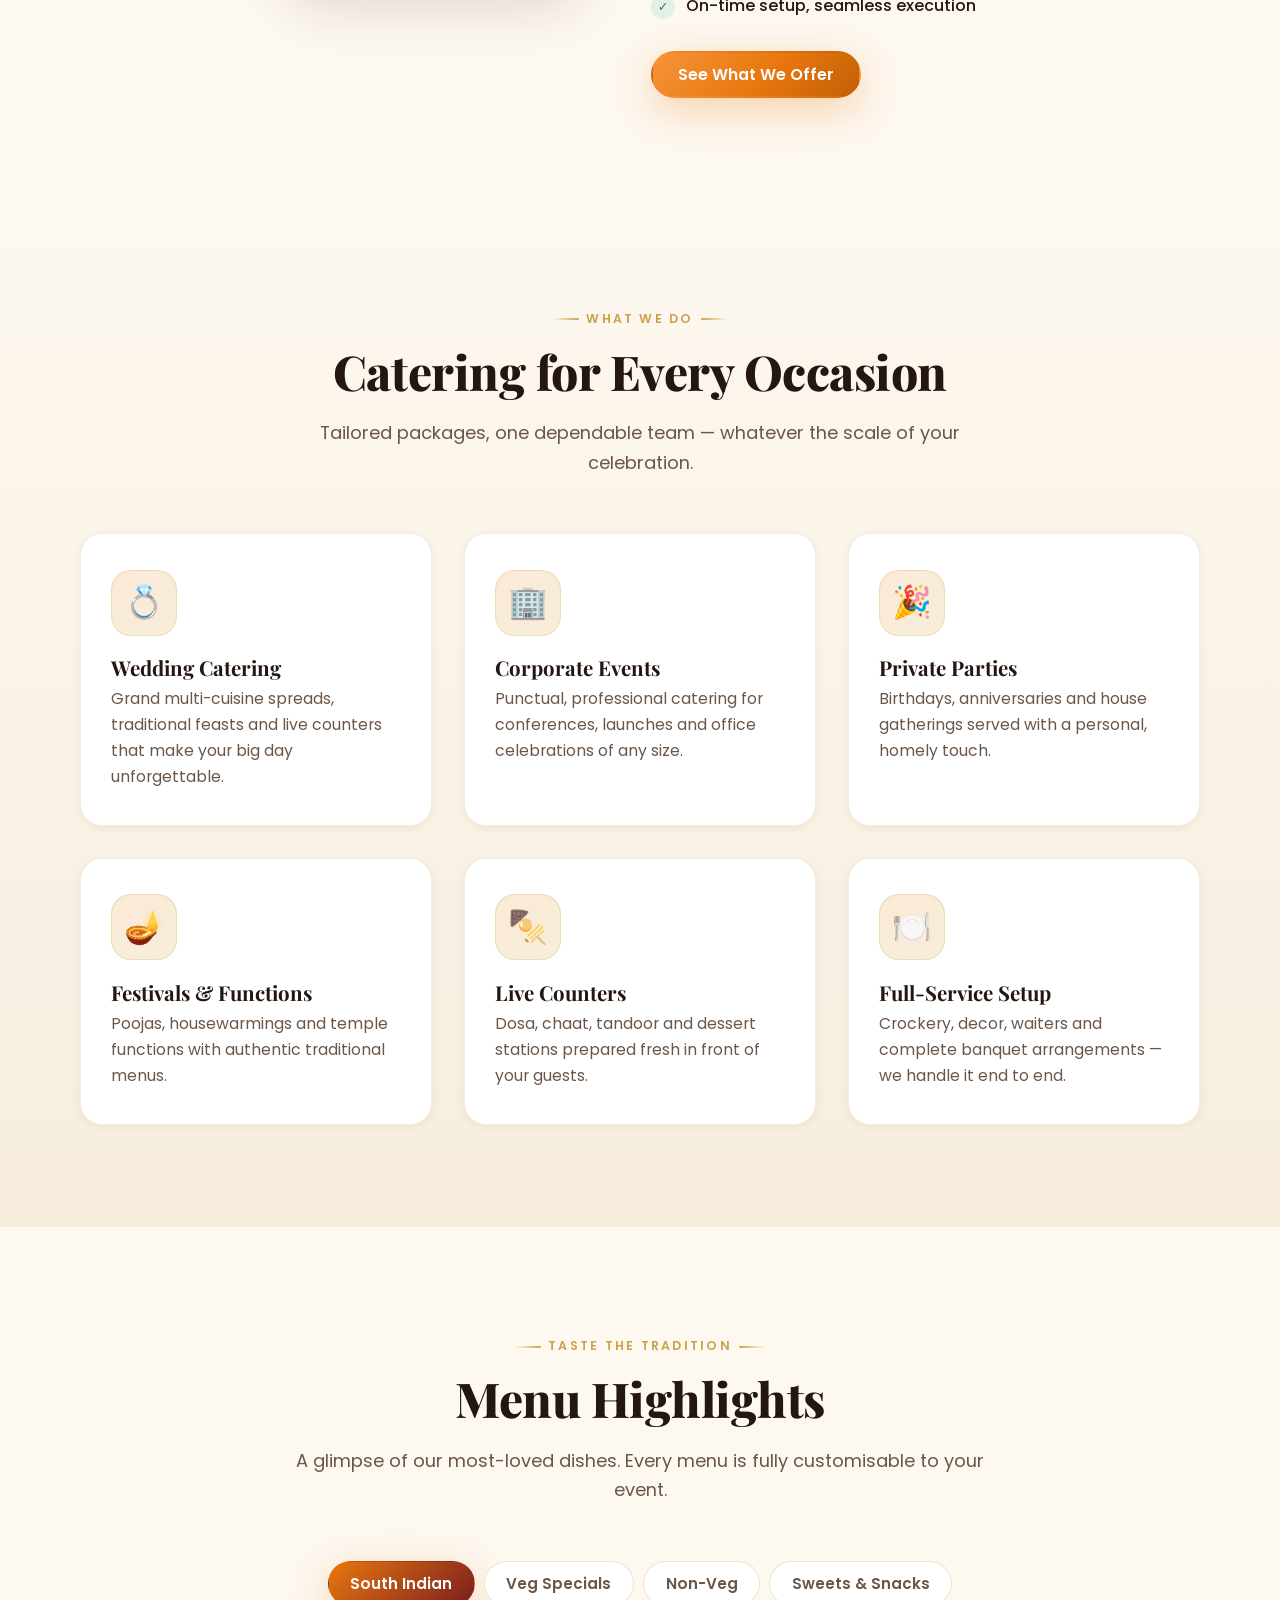
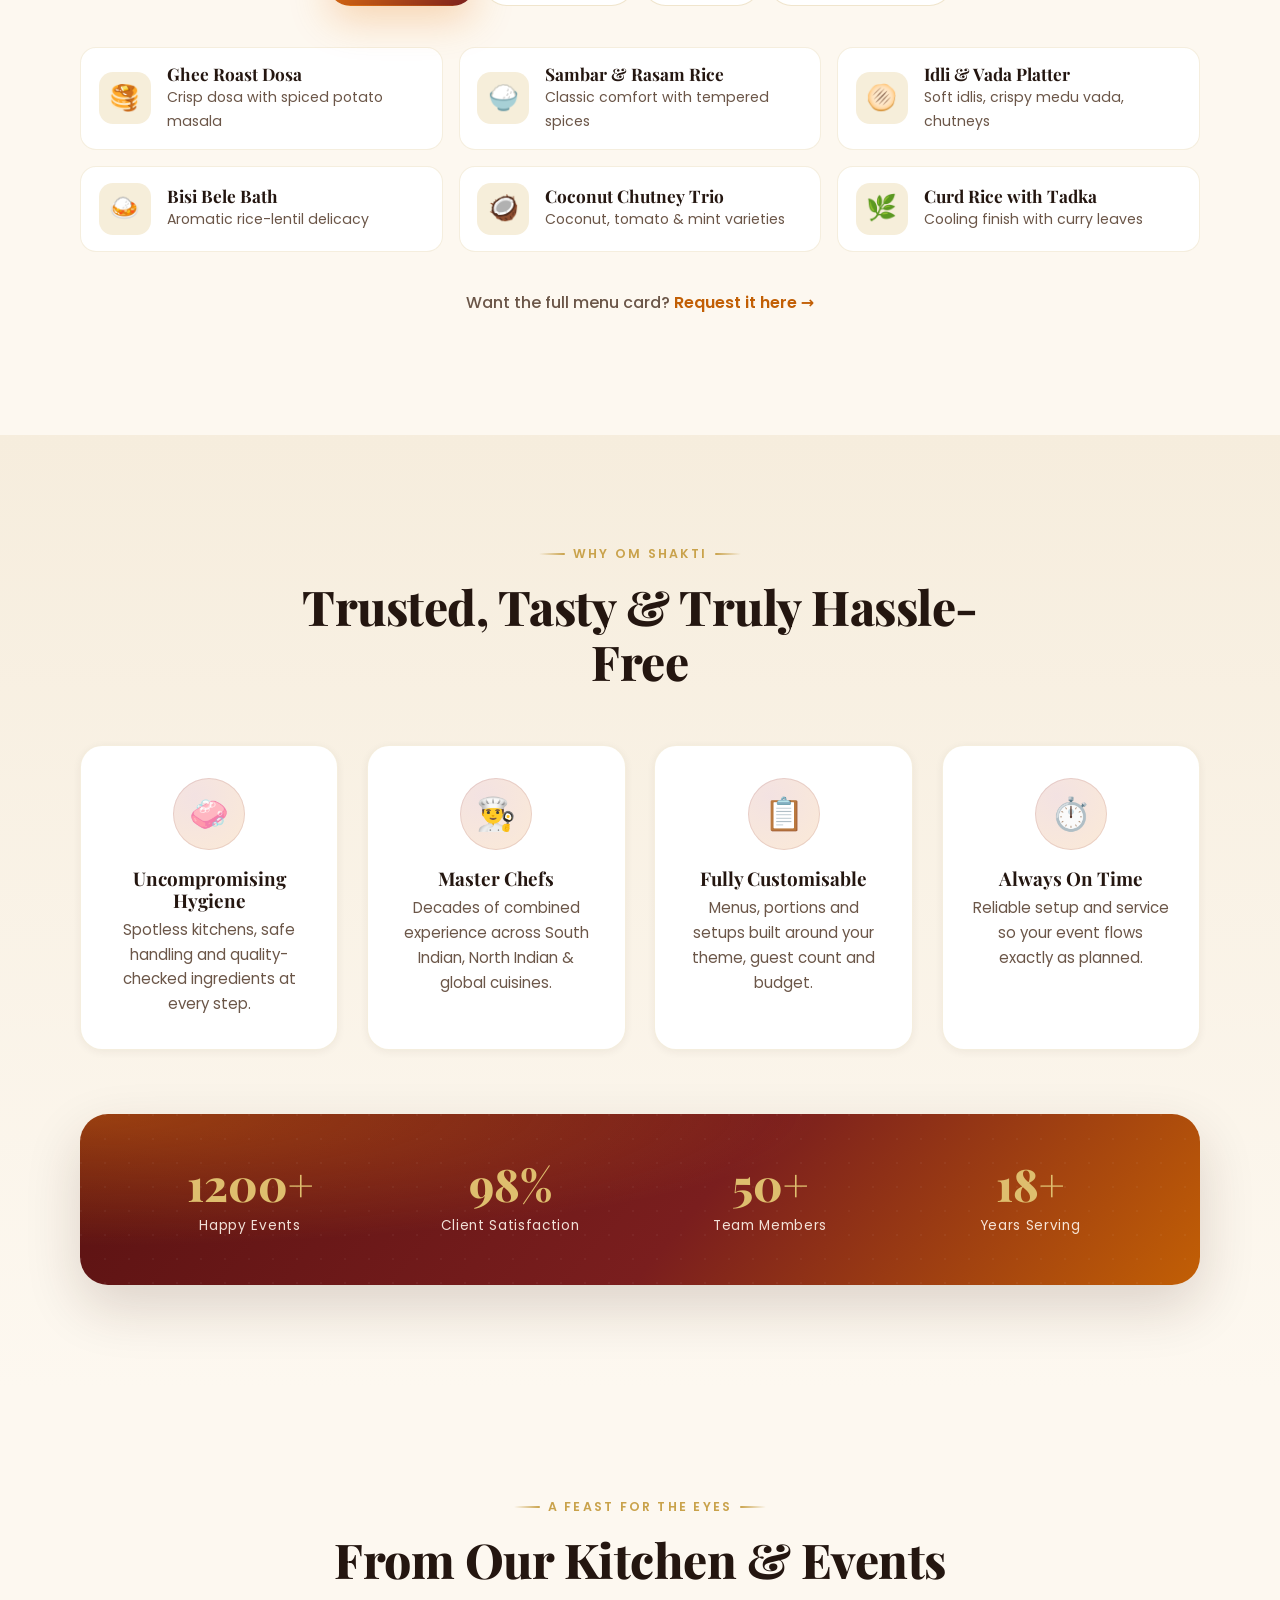
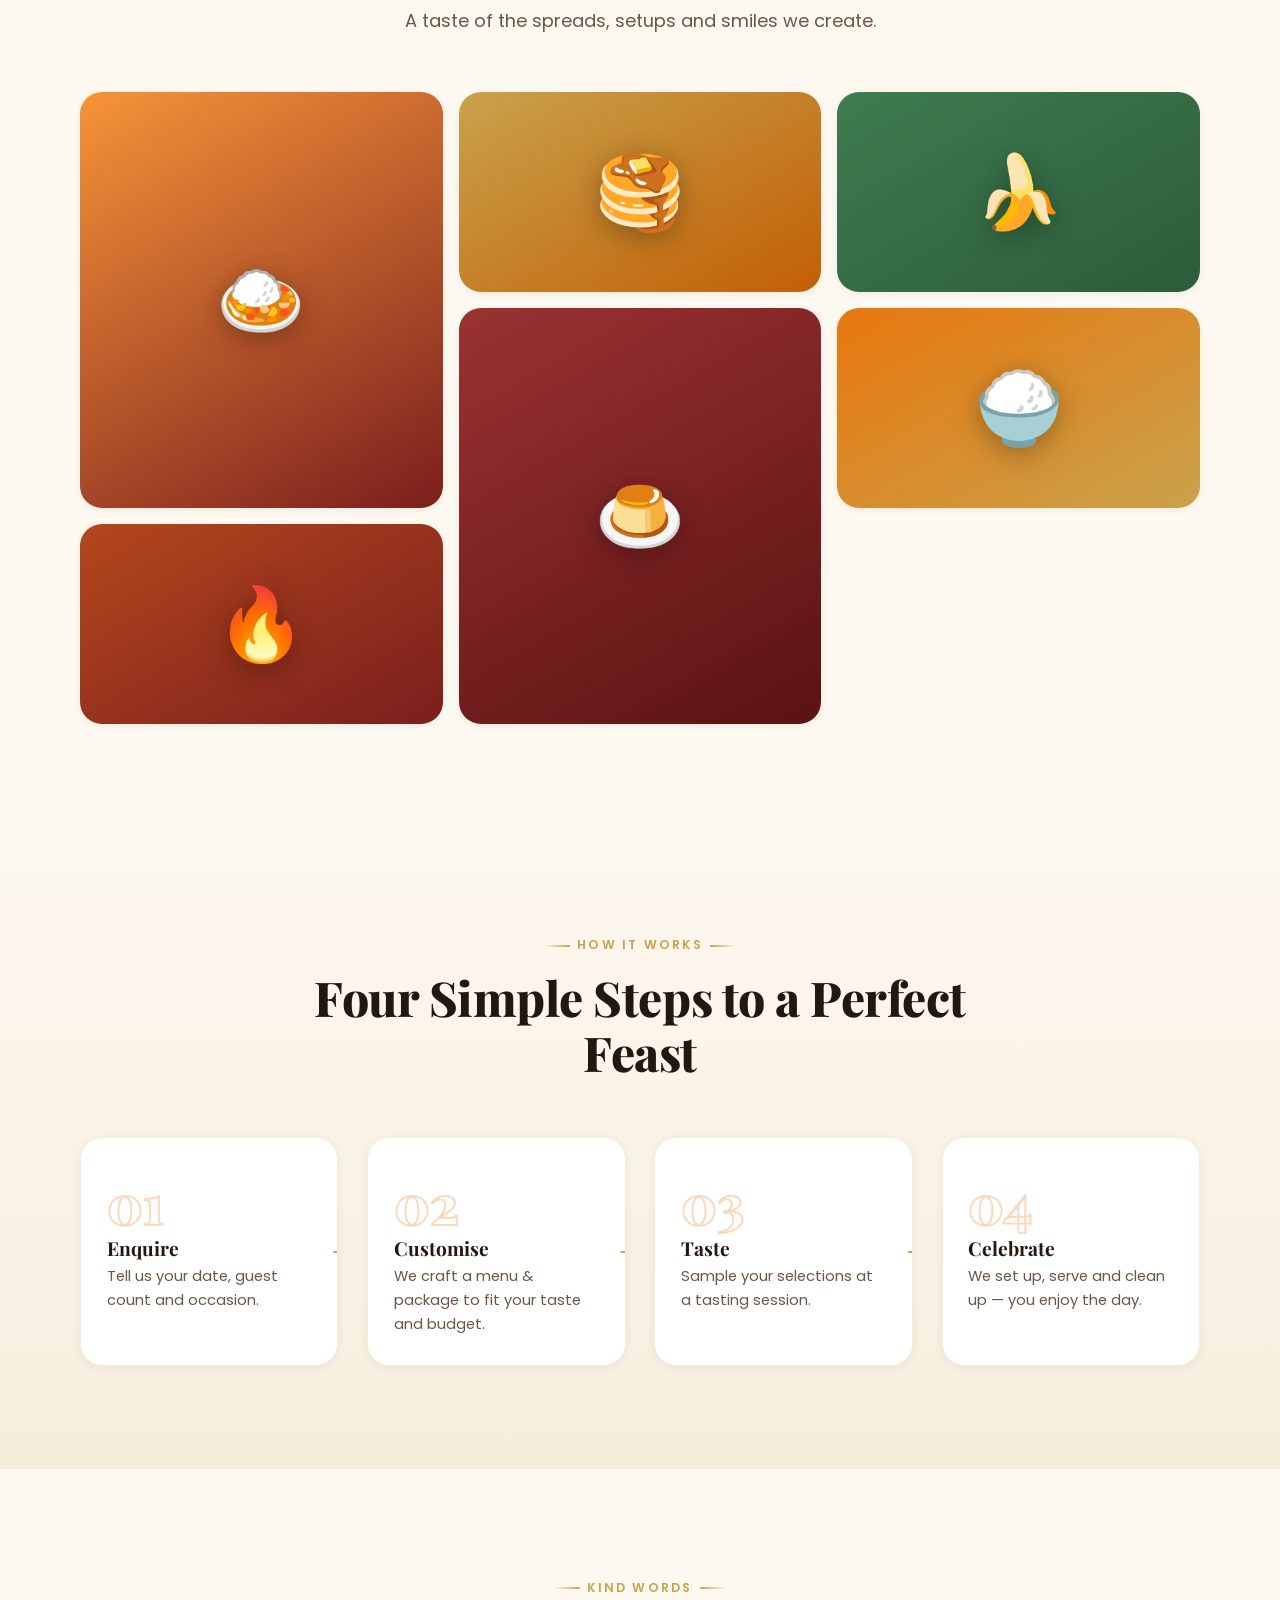
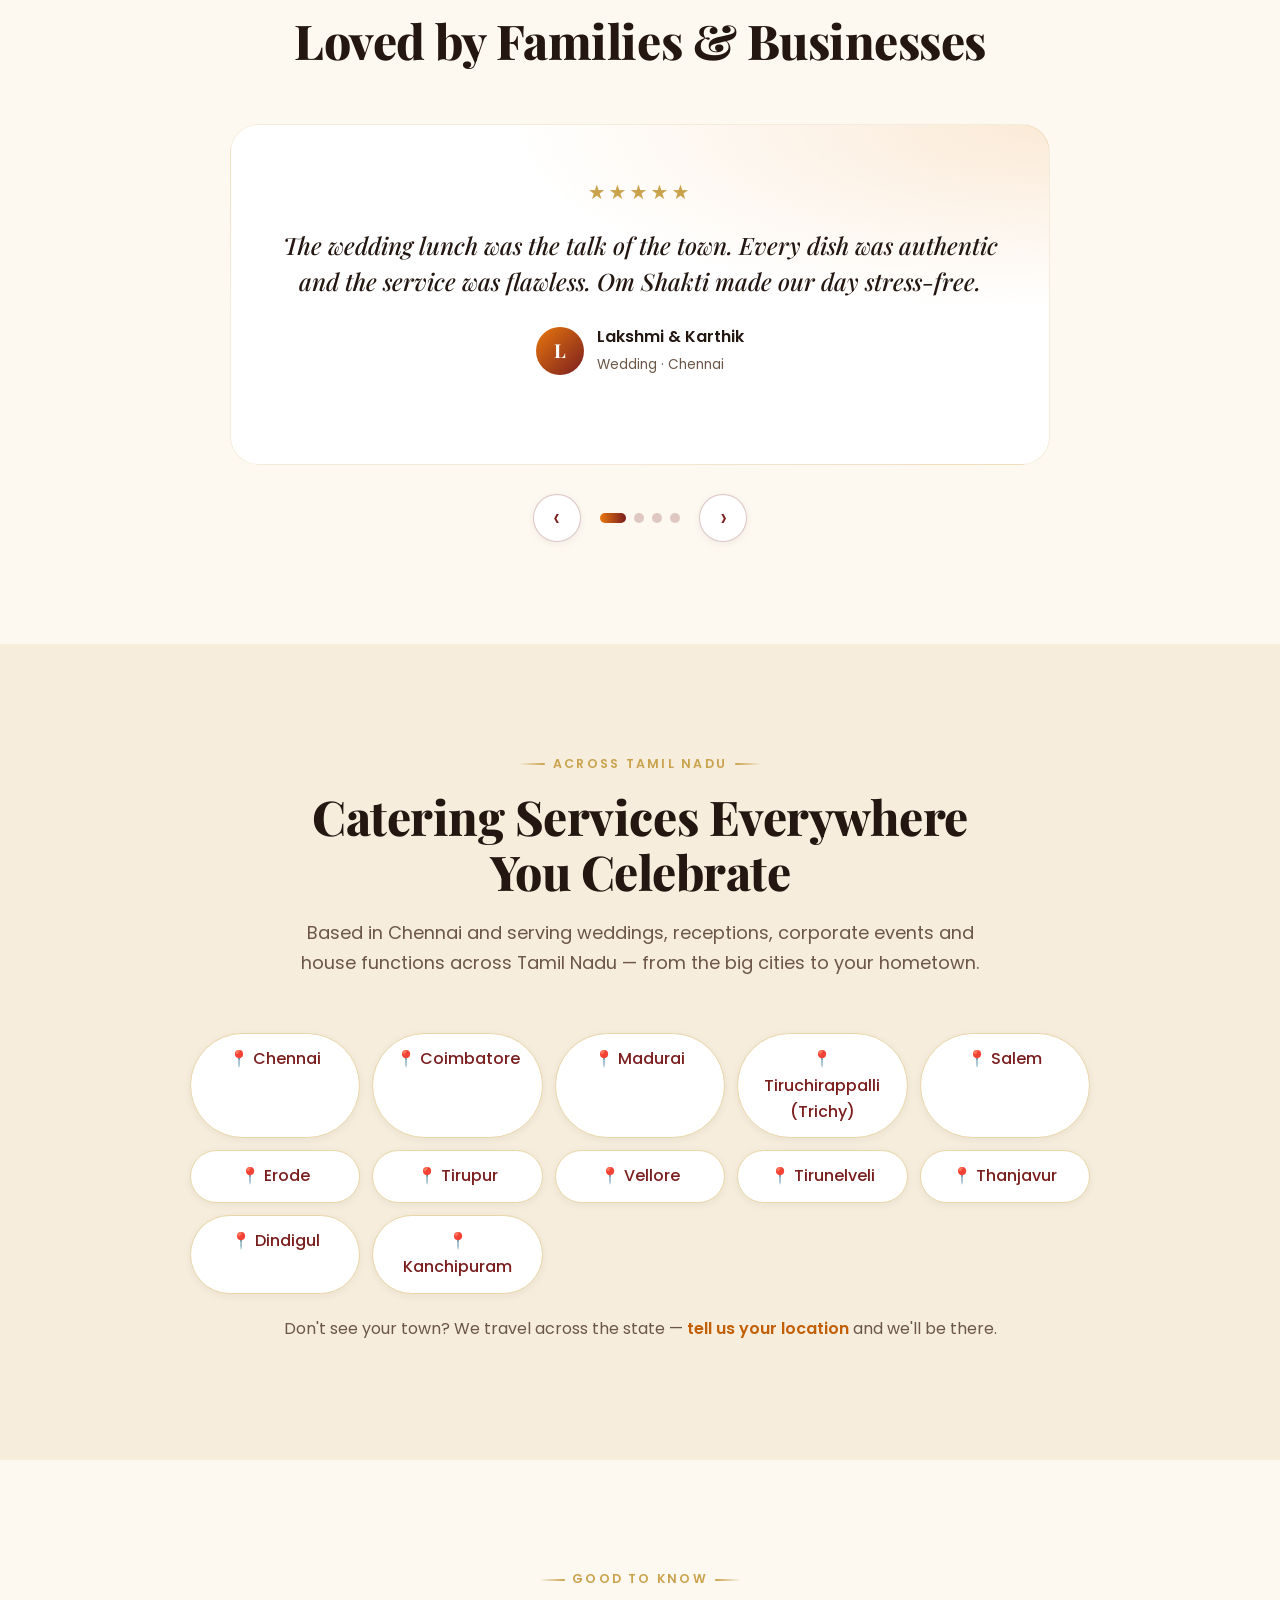
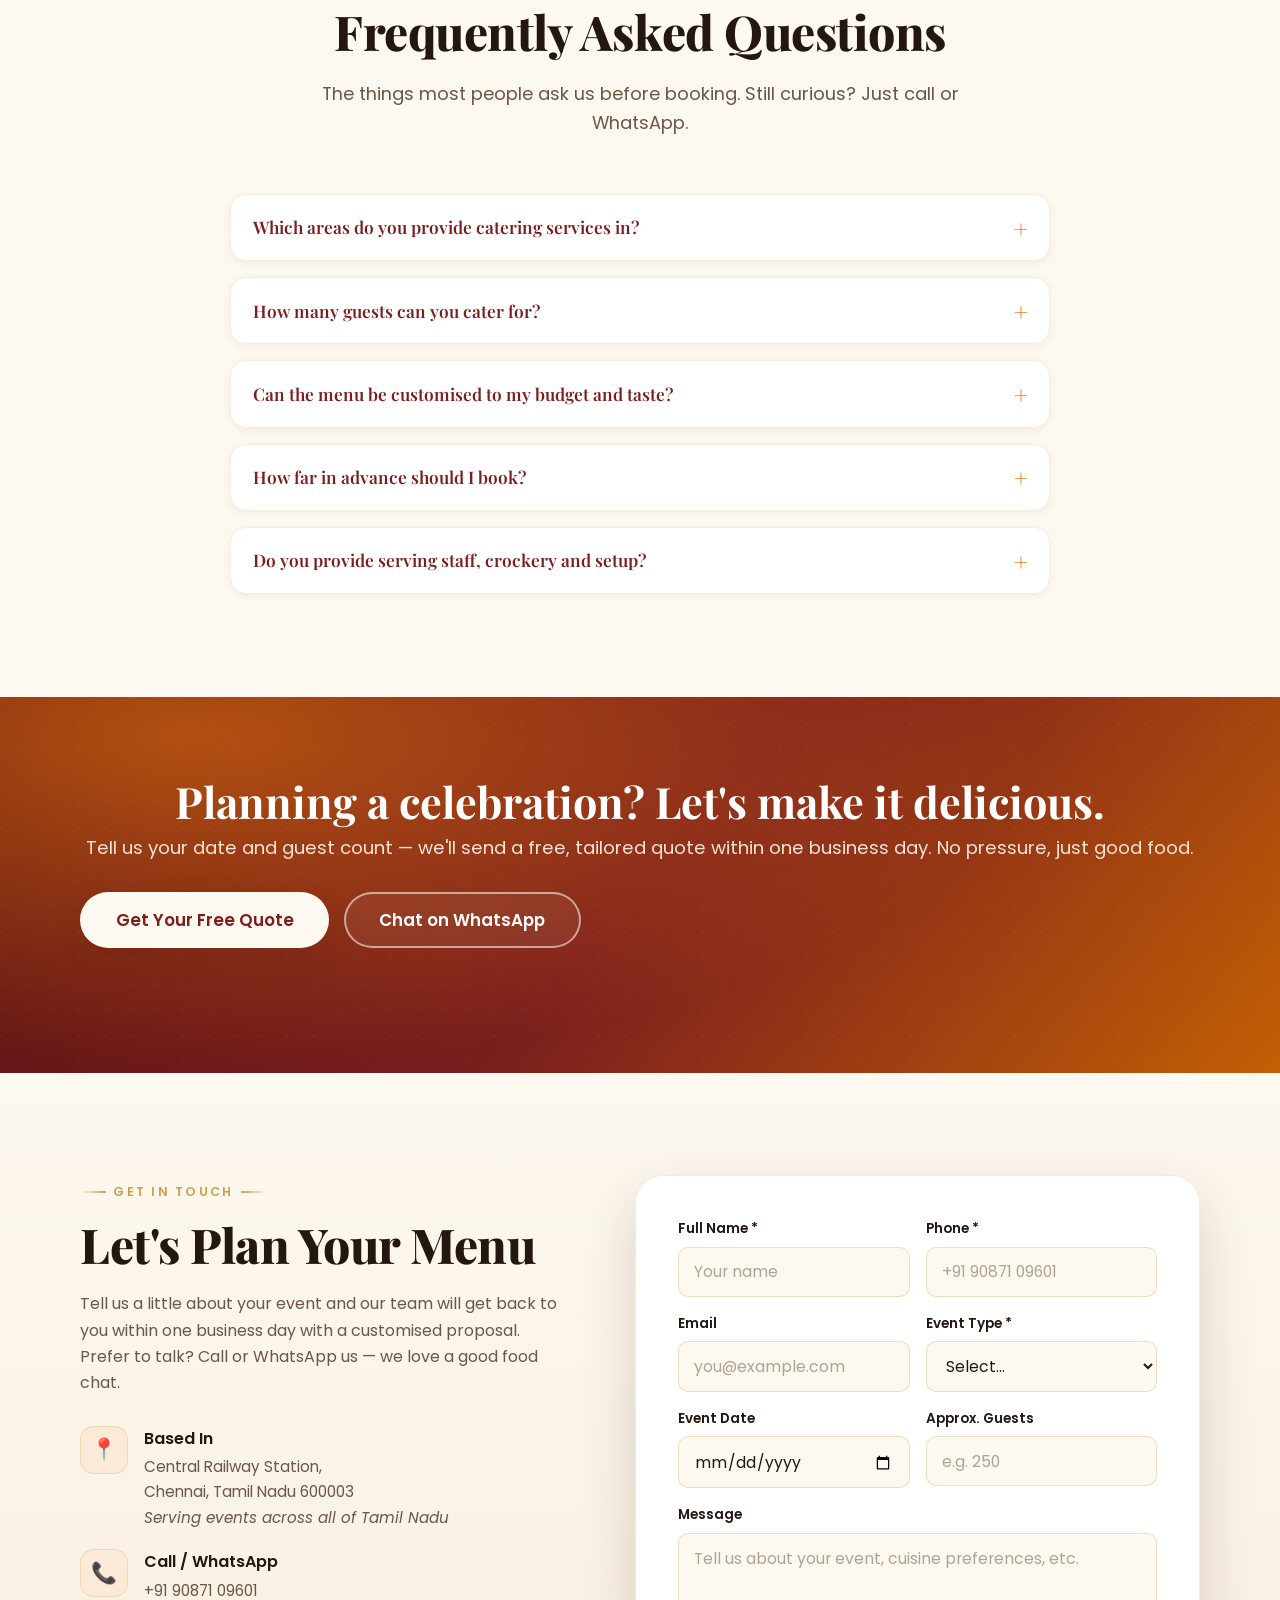
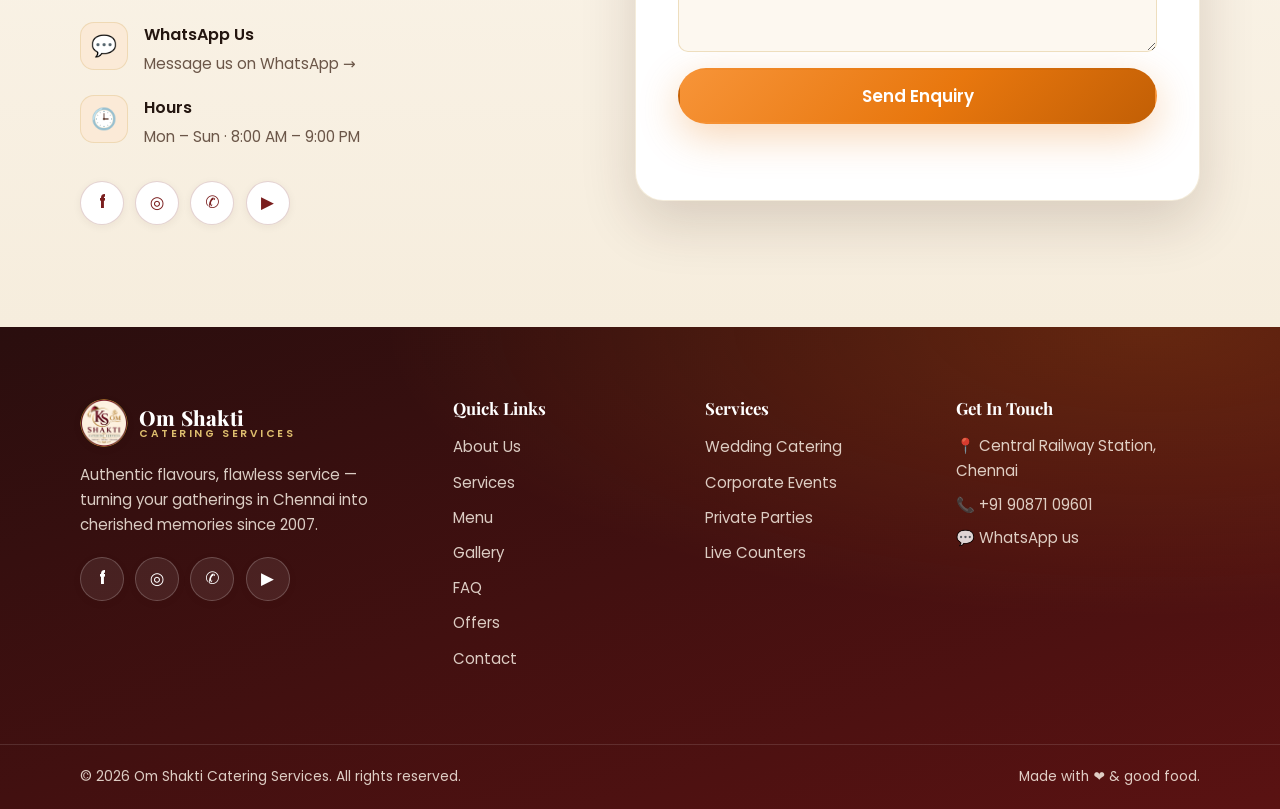
==== commit 7db893ca: "Fix production: homepage was serving a corrupted head+body mix main's index.html currently combines " ====
--- a/index.html
+++ b/index.html
@@ -1,414 +1,170 @@
 <!DOCTYPE html>
 <html lang="en-IN">
 <head>
-  <meta charset="utf-8" />
-  <meta name="viewport" content="width=device-width, initial-scale=1" />
-  <title>OM Shakthi Catering Services — Unlock Your Offer</title>
-  <meta name="description" content="Enter your mobile number and reveal an exclusive discount on your next event with OM Shakthi Catering Services — traditional South Indian catering for weddings, receptions, corporate events and house functions." />
-  <meta name="robots" content="index, follow" />
-  <meta name="author" content="OM Shakthi Catering Services" />
+  <meta charset="UTF-8" />
+  <meta name="viewport" content="width=device-width, initial-scale=1.0" />
+
+  <!-- Google Tag Manager -->
+  <script>(function(w,d,s,l,i){w[l]=w[l]||[];w[l].push({'gtm.start':
+  new Date().getTime(),event:'gtm.js'});var f=d.getElementsByTagName(s)[0],
+  j=d.createElement(s),dl=l!='dataLayer'?'&l='+l:'';j.async=true;j.src=
+  'https://www.googletagmanager.com/gtm.js?id='+i+dl;f.parentNode.insertBefore(j,f);
+  })(window,document,'script','dataLayer','GTM-MZ9FZ29J');</script>
+  <!-- End Google Tag Manager -->
+
+  <!-- GA4 runs through the GTM container (GTM-MZ9FZ29J): add a GA4 Configuration
+       tag inside GTM. To hardcode GA4 instead, add a gtag.js block here with your
+       G-XXXXXXXXXX Measurement ID (don't do both — it double-counts). -->
+
+  <!-- ===================== PRIMARY SEO ===================== -->
+  <title>Om Shakti Catering Services — Wedding & Event Catering in Chennai</title>
+  <meta name="description" content="Authentic South Indian & multi-cuisine catering across all of Tamil Nadu — weddings, receptions, corporate events & house functions. Based in Chennai. Fresh, hygienic food and warm, on-time service since 2007. Get a free quote today." />
+  <meta name="keywords" content="catering services in Tamil Nadu, catering services in Chennai, best catering services Chennai, wedding catering Chennai, marriage catering Tamil Nadu, thirumana virundhu catering, South Indian catering Chennai, Chettinad catering, veg catering Chennai, non-veg catering Chennai, corporate event catering Chennai, birthday party catering, house function catering, festival catering, reception catering, catering services Coimbatore, catering services Madurai, catering services Trichy, catering services Salem, live counters catering, Om Shakti Catering, KS Om Shakti catering" />
+  <meta name="author" content="Om Shakti Catering Services" />
+  <meta name="robots" content="index, follow, max-image-preview:large, max-snippet:-1, max-video-preview:-1" />
+  <meta name="theme-color" content="#7A1E1E" />
   <link rel="canonical" href="https://omsakthicateringservices.in/" />
-  <link rel="icon" href="data:image/svg+xml,%3Csvg xmlns='http://www.w3.org/2000/svg' viewBox='0 0 64 64'%3E%3Crect width='64' height='64' rx='14' fill='%23b8763f'/%3E%3Ctext x='32' y='42' font-family='Georgia,serif' font-size='30' font-weight='700' fill='%23fdf6ee' text-anchor='middle'%3EOM%3C/text%3E%3C/svg%3E" />
-  <meta name="theme-color" content="#b8763f" />
-
-  <!-- Open Graph / Facebook, WhatsApp link previews -->
+
+  <!-- Geo / local -->
+  <meta name="geo.region" content="IN-TN" />
+  <meta name="geo.placename" content="Chennai" />
+  <meta name="geo.position" content="13.0827;80.2755" />
+  <meta name="ICBM" content="13.0827, 80.2755" />
+
+  <!-- ===================== OPEN GRAPH ===================== -->
+  <meta property="og:site_name" content="Om Shakti Catering Services" />
+  <meta property="og:title" content="Om Shakti Catering Services — Wedding & Event Catering in Chennai" />
+  <meta property="og:description" content="Authentic South Indian & multi-cuisine catering for weddings, functions and corporate events in Chennai. Fresh, hygienic, on-time. Get a free quote." />
   <meta property="og:type" content="website" />
-  <meta property="og:site_name" content="OM Shakthi Catering Services" />
-  <meta property="og:title" content="OM Shakthi Catering Services — Unlock Your Offer" />
-  <meta property="og:description" content="Enter your mobile number and reveal an exclusive discount on your next event with OM Shakthi Catering Services — traditional South Indian catering for weddings, receptions, corporate events and house functions." />
   <meta property="og:url" content="https://omsakthicateringservices.in/" />
-  <meta property="og:image" content="https://omsakthicateringservices.in/assets/catering-hero.jpg" />
-  <meta property="og:image:alt" content="Traditional South Indian catering spread served on a banana leaf" />
   <meta property="og:locale" content="en_IN" />
-
-  <!-- Twitter Card -->
+  <meta property="og:image" content="https://omsakthicateringservices.in/assets/og-cover.jpg" />
+  <meta property="og:image:width" content="1200" />
+  <meta property="og:image:height" content="800" />
+  <meta property="og:image:alt" content="A traditional South Indian catering spread by Om Shakti Catering Services" />
+
+  <!-- ===================== TWITTER ===================== -->
   <meta name="twitter:card" content="summary_large_image" />
-  <meta name="twitter:title" content="OM Shakthi Catering Services — Unlock Your Offer" />
-  <meta name="twitter:description" content="Enter your mobile number and reveal an exclusive discount on your next event with OM Shakthi Catering Services." />
-  <meta name="twitter:image" content="https://omsakthicateringservices.in/assets/catering-hero.jpg" />
-
-  <link rel="preload" as="image" href="assets/catering-hero.jpg" />
+  <meta name="twitter:title" content="Om Shakti Catering Services — Catering in Chennai" />
+  <meta name="twitter:description" content="Authentic South Indian & multi-cuisine catering for weddings, functions and corporate events. Fresh, hygienic, on-time." />
+  <meta name="twitter:image" content="https://omsakthicateringservices.in/assets/og-cover.jpg" />
+
+  <link rel="icon" type="image/png" href="assets/favicon.png" />
+  <link rel="apple-touch-icon" href="assets/logo.png" />
+
+  <!-- Fonts -->
   <link rel="preconnect" href="https://fonts.googleapis.com" />
   <link rel="preconnect" href="https://fonts.gstatic.com" crossorigin />
-  <link rel="stylesheet" href="https://fonts.googleapis.com/css2?family=Fraunces:opsz,wght@9..144,400;9..144,600;9..144,700&family=Manrope:wght@400;500;600;700&display=swap" />
-
-  <!-- Structured data: helps Google, AI answer engines (SGE, ChatGPT, Perplexity) and
-       WhatsApp/social link previews understand who this business is and what it offers. -->
+  <link href="https://fonts.googleapis.com/css2?family=Playfair+Display:wght@500;600;700;800&family=Poppins:wght@300;400;500;600;700&display=swap" rel="stylesheet" />
+
+  <link rel="stylesheet" href="css/styles.css" />
+
+  <!-- ===================== STRUCTURED DATA (JSON-LD) ===================== -->
   <script type="application/ld+json">
   {
     "@context": "https://schema.org",
-    "@type": "LocalBusiness",
-    "name": "OM Shakthi Catering Services",
-    "description": "Traditional South Indian catering for weddings, receptions, corporate events and house functions.",
-    "image": "https://omsakthicateringservices.in/assets/catering-hero.jpg",
-    "url": "https://omsakthicateringservices.in/",
-    "telephone": "+919087109601",
-    "priceRange": "₹₹",
-    "areaServed": "Tamil Nadu, India",
-    "sameAs": [
-      "https://wa.me/message/XDDBKSHT3CEVF1"
-    ]
-  }
-  </script>
-  <script type="application/ld+json">
-  {
-    "@context": "https://schema.org",
-    "@type": "FAQPage",
-    "mainEntity": [
+    "@graph": [
       {
-        "@type": "Question",
-        "name": "What events does OM Shakthi Catering Services cater?",
-        "acceptedAnswer": {
-          "@type": "Answer",
-          "text": "We cater weddings, receptions, corporate events and house functions, serving traditional South Indian food."
-        }
+        "@type": ["Caterer", "LocalBusiness"],
+        "@id": "https://omsakthicateringservices.in/#business",
+        "name": "Om Shakti Catering Services",
+        "url": "https://omsakthicateringservices.in/",
+        "image": "https://omsakthicateringservices.in/assets/og-cover.jpg",
+        "logo": "https://omsakthicateringservices.in/assets/logo.png",
+        "telephone": "+91-90871-09601",
+        "priceRange": "₹₹",
+        "description": "Authentic South Indian & multi-cuisine catering across all of Tamil Nadu (based in Chennai) for weddings, receptions, corporate events and house functions. Fresh, hygienic food with warm, on-time service since 2007.",
+        "foundingDate": "2007",
+        "servesCuisine": ["South Indian", "North Indian", "Chettinad", "Multi-cuisine"],
+        "areaServed": [
+          { "@type": "State", "name": "Tamil Nadu" },
+          { "@type": "City", "name": "Chennai" },
+          { "@type": "City", "name": "Coimbatore" },
+          { "@type": "City", "name": "Madurai" },
+          { "@type": "City", "name": "Tiruchirappalli" },
+          { "@type": "City", "name": "Salem" },
+          { "@type": "City", "name": "Erode" },
+          { "@type": "City", "name": "Tirupur" },
+          { "@type": "City", "name": "Vellore" }
+        ],
+        "hasOfferCatalog": {
+          "@type": "OfferCatalog",
+          "name": "Catering Services",
+          "itemListElement": [
+            { "@type": "Offer", "itemOffered": { "@type": "Service", "name": "Wedding Catering" } },
+            { "@type": "Offer", "itemOffered": { "@type": "Service", "name": "Corporate Event Catering" } },
+            { "@type": "Offer", "itemOffered": { "@type": "Service", "name": "Birthday & Private Party Catering" } },
+            { "@type": "Offer", "itemOffered": { "@type": "Service", "name": "House Function & Festival Catering" } },
+            { "@type": "Offer", "itemOffered": { "@type": "Service", "name": "Live Counters" } }
+          ]
+        },
+        "address": {
+          "@type": "PostalAddress",
+          "streetAddress": "Central Railway Station",
+          "addressLocality": "Chennai",
+          "addressRegion": "Tamil Nadu",
+          "postalCode": "600003",
+          "addressCountry": "IN"
+        },
+        "geo": { "@type": "GeoCoordinates", "latitude": 13.0827, "longitude": 80.2755 },
+        "openingHoursSpecification": [{
+          "@type": "OpeningHoursSpecification",
+          "dayOfWeek": ["Monday","Tuesday","Wednesday","Thursday","Friday","Saturday","Sunday"],
+          "opens": "08:00",
+          "closes": "21:00"
+        }],
+        "sameAs": []
       },
       {
-        "@type": "Question",
-        "name": "How do I claim my offer?",
-        "acceptedAnswer": {
-          "@type": "Answer",
-          "text": "Enter your mobile number on this page and tap Reveal My Offer to instantly unlock a discount for your event."
-        }
+        "@type": "WebSite",
+        "@id": "https://omsakthicateringservices.in/#website",
+        "url": "https://omsakthicateringservices.in/",
+        "name": "Om Shakti Catering Services",
+        "publisher": { "@id": "https://omsakthicateringservices.in/#business" },
+        "inLanguage": "en-IN"
       },
       {
-        "@type": "Question",
-        "name": "How long is the coupon valid for?",
-        "acceptedAnswer": {
-          "@type": "Answer",
-          "text": "Each coupon is valid for 30 days from the day you reveal it, for one order."
-        }
+        "@type": "BreadcrumbList",
+        "itemListElement": [
+          { "@type": "ListItem", "position": 1, "name": "Home", "item": "https://omsakthicateringservices.in/" },
+          { "@type": "ListItem", "position": 2, "name": "Services", "item": "https://omsakthicateringservices.in/#services" },
+          { "@type": "ListItem", "position": 3, "name": "Menu", "item": "https://omsakthicateringservices.in/#menu" },
+          { "@type": "ListItem", "position": 4, "name": "Contact", "item": "https://omsakthicateringservices.in/#contact" }
+        ]
       },
       {
-        "@type": "Question",
-        "name": "How can I book OM Shakthi Catering Services?",
-        "acceptedAnswer": {
-          "@type": "Answer",
-          "text": "Call us directly or message us on WhatsApp using the buttons on this page after revealing your offer."
-        }
+        "@type": "FAQPage",
+        "mainEntity": [
+          {
+            "@type": "Question",
+            "name": "Which areas do you provide catering services in?",
+            "acceptedAnswer": { "@type": "Answer", "text": "We are based in Chennai and provide catering services across all of Tamil Nadu — every district and town — for weddings, receptions, corporate events, house functions and festivals. Wherever your event is in the state, we'll be there." }
+          },
+          {
+            "@type": "Question",
+            "name": "How many guests can you cater for?",
+            "acceptedAnswer": { "@type": "Answer", "text": "From intimate house gatherings of 25 guests to grand weddings and corporate events of 2,000+ — our team scales the kitchen, staff and setup to match your headcount." }
+          },
+          {
+            "@type": "Question",
+            "name": "Can the menu be customised to my budget and taste?",
+            "acceptedAnswer": { "@type": "Answer", "text": "Absolutely. Every menu is built around your occasion, cuisine preferences and budget. Pure-veg, non-veg, Jain, South Indian sadhya, live counters — we tailor it all and offer a tasting session before you decide." }
+          },
+          {
+            "@type": "Question",
+            "name": "How far in advance should I book?",
+            "acceptedAnswer": { "@type": "Answer", "text": "For weddings and large events we recommend 2–4 weeks' notice, but we do our best to accommodate last-minute bookings too. The sooner you reach out, the more menu and date options you'll have." }
+          },
+          {
+            "@type": "Question",
+            "name": "Do you provide serving staff, crockery and setup?",
+            "acceptedAnswer": { "@type": "Answer", "text": "Yes — we offer full-service catering including trained serving staff, crockery, live counters, buffet setup and clean-up, so you can simply enjoy your day." }
+          }
+        ]
       }
     ]
   }
   </script>
-  <style>
-    :root{
-      --background: oklch(97.2% .008 85);
-      --foreground: oklch(28% .005 60);
-      --card: oklch(99% .005 85);
-      --primary: oklch(63% .115 62);
-      --primary-glow: oklch(75% .11 75);
-      --primary-foreground: oklch(98.5% .006 85);
-      --muted: oklch(94% .008 82);
-      --muted-foreground: oklch(58% .008 70);
-      --accent: oklch(90% .035 75);
-      --border: oklch(88% .012 80);
-      --destructive: oklch(58% .18 28);
-      --radius: .875rem;
-      --gradient-primary: linear-gradient(135deg, var(--primary), var(--primary-glow));
-      --gradient-scratch: linear-gradient(140deg, oklch(55% .05 65), oklch(72% .06 78));
-      --shadow-card: 0 24px 60px -30px oklch(63% .05 62 / .55);
-      --shadow-btn: 0 18px 45px -22px oklch(63% .0539 .101 / .55);
-      --font-display: "Fraunces", Georgia, serif;
-      --font-body: "Manrope", system-ui, sans-serif;
-    }
-    *{ box-sizing:border-box; }
-    html,body{ margin:0; padding:0; }
-    body{
-      background: var(--background);
-      color: var(--foreground);
-      font-family: var(--font-body);
-      -webkit-font-smoothing: antialiased;
-      min-height: 100dvh;
-      display:flex;
-      justify-content:center;
-      padding: 40px 20px 56px;
-    }
-    .wrap{ width:100%; max-width: 460px; margin:0 auto; }
-
-    /* ---------- Header ---------- */
-    .eyebrow{
-      text-align:center;
-      text-transform:uppercase;
-      letter-spacing:.28em;
-      font-size:11px;
-      font-weight:600;
-      color: var(--primary);
-      margin: 6px 0 14px;
-    }
-    h1.brand{
-      text-align:center;
-      font-family: var(--font-display);
-      font-weight:600;
-      line-height:1.05;
-      margin:0;
-      font-size: clamp(30px, 8vw, 40px);
-      letter-spacing:-.01em;
-    }
-    h1.brand .top{ display:block; color: var(--foreground); }
-    h1.brand .accent{ display:block; color: var(--primary); }
-    .tagline{
-      text-align:center;
-      color: var(--muted-foreground);
-      font-size: 14px;
-      margin: 14px 0 22px;
-    }
-    .hero{
-      width:100%;
-      aspect-ratio: 3 / 2;
-      object-fit: cover;
-      border-radius: 22px;
-      display:block;
-      box-shadow: var(--shadow-card);
-    }
-
-    /* ---------- Card ---------- */
-    .card{
-      background: var(--card);
-      border: 1px solid var(--border);
-      border-radius: 24px;
-      padding: 26px 24px 24px;
-      margin-top: 26px;
-      box-shadow: var(--shadow-card);
-    }
-    .card h2{
-      font-family: var(--font-display);
-      font-weight:600;
-      font-size: 22px;
-      margin: 0 0 6px;
-    }
-    .card .sub{
-      color: var(--muted-foreground);
-      font-size: 14px;
-      line-height:1.5;
-      margin: 0 0 20px;
-    }
-    label.field-label{
-      display:block;
-      text-transform:uppercase;
-      letter-spacing:.14em;
-      font-size:11px;
-      font-weight:600;
-      color: var(--muted-foreground);
-      margin-bottom:8px;
-    }
-    .phone-row{
-      display:flex;
-      align-items:center;
-      gap:8px;
-      background: var(--background);
-      border:1px solid var(--border);
-      border-radius: 14px;
-      padding: 4px 4px 4px 14px;
-      transition: border-color .15s, box-shadow .15s;
-    }
-    .phone-row:focus-within{
-      border-color: var(--primary);
-      box-shadow: 0 0 0 3px oklch(63% .115 62 / .12);
-    }
-    .cc{ font-weight:600; color: var(--foreground); font-size:15px; }
-    .divider{ width:1px; align-self:stretch; background: var(--border); margin:6px 2px; }
-    #phone{
-      border:0;
-      outline:0;
-      background:transparent;
-      font-family: var(--font-body);
-      font-size:16px;
-      letter-spacing:.06em;
-      color: var(--foreground);
-      width:100%;
-      padding: 12px 8px;
-    }
-    #phone::placeholder{ color: oklch(70% .01 75); letter-spacing:.06em; }
-    .error{
-      color: var(--destructive);
-      font-size: 13px;
-      margin: 10px 2px 0;
-      min-height: 1em;
-    }
-    .btn{
-      appearance:none;
-      border:0;
-      cursor:pointer;
-      width:100%;
-      margin-top: 20px;
-      padding: 15px 0;
-      border-radius: 16px;
-      background-image: var(--gradient-primary);
-      color: var(--primary-foreground);
-      font-family: var(--font-body);
-      font-weight:600;
-      font-size: 14px;
-      letter-spacing: .12em;
-      text-transform: uppercase;
-      box-shadow: var(--shadow-btn);
-      transition: transform .08s ease, filter .15s;
-    }
-    .btn:hover{ filter: brightness(1.03); }
-    .btn:active{ transform: scale(.985); }
-    .btn[disabled]{ opacity:.7; cursor:progress; }
-    .footnote{
-      text-align:center;
-      color: var(--muted-foreground);
-      font-size: 12px;
-      line-height:1.5;
-      margin: 16px 4px 0;
-    }
-
-    /* ---------- Reward screen ---------- */
-    .verified-pill{
-      display:block;
-      text-align:center;
-      text-transform:uppercase;
-      letter-spacing:.28em;
-      font-size:11px;
-      font-weight:700;
-      color: var(--primary);
-      margin: 2px 0 8px;
-    }
-    .reward-title{
-      font-family: var(--font-display);
-      font-weight:600;
-      font-size: 22px;
-      text-align:center;
-      margin: 0 0 18px;
-    }
-    .scratch{
-      position:relative;
-      width:100%;
-      aspect-ratio: 16 / 10;
-      border-radius: 18px;
-      overflow:hidden;
-      background: var(--accent);
-      user-select:none;
-      -webkit-user-select:none;
-      touch-action:none;
-    }
-    .prize{
-      position:absolute; inset:0;
-      display:flex; flex-direction:column;
-      align-items:center; justify-content:center;
-      text-align:center; gap:6px; padding:16px;
-    }
-    .prize .p-title{
-      font-family: var(--font-display);
-      font-weight:700;
-      font-size: clamp(26px, 8vw, 34px);
-      color: var(--primary);
-      letter-spacing:.01em;
-    }
-    .prize .p-note{ color: var(--muted-foreground); font-size:14px; }
-    #scratchCanvas{ position:absolute; inset:0; width:100%; height:100%; cursor: grab; }
-    #scratchCanvas:active{ cursor: grabbing; }
-
-    .coupon-wrap{
-      border: 1px dashed var(--border);
-      border-radius: 14px;
-      padding: 14px;
-      text-align:center;
-      margin-top: 18px;
-    }
-    .coupon-label{
-      text-transform:uppercase; letter-spacing:.2em; font-size:10px;
-      font-weight:600; color: var(--muted-foreground);
-    }
-    .coupon-code{
-      font-family: var(--font-display);
-      font-weight:700;
-      font-size: 26px;
-      letter-spacing:.14em;
-      margin-top:4px;
-      color: var(--foreground);
-    }
-    .reward-note{
-      text-align:center; color: var(--muted-foreground);
-      font-size:12px; line-height:1.5; margin:14px 4px 0;
-    }
-    a.call-btn{
-      display:block; text-decoration:none; text-align:center;
-      margin-top: 18px; padding: 15px 0; border-radius: 16px;
-      background-image: var(--gradient-primary);
-      color: var(--primary-foreground);
-      font-weight:600; font-size:14px; letter-spacing:.12em; text-transform:uppercase;
-      box-shadow: var(--shadow-btn);
-    }
-
-    .site-footer{
-      text-align:center; color: var(--muted-foreground);
-      font-size:12px; margin-top: 26px;
-    }
-
-    /* ---------- FAQ ---------- */
-    .card.faq h2{ font-size:19px; margin-bottom:14px; }
-    .faq details{
-      border-top: 1px solid var(--border);
-      padding: 13px 0;
-    }
-    .faq details:last-child{ padding-bottom: 2px; }
-    .faq summary{
-      cursor:pointer;
-      list-style:none;
-      font-weight:600;
-      font-size:14.5px;
-      color: var(--foreground);
-      display:flex;
-      align-items:center;
-      justify-content:space-between;
-      gap:12px;
-    }
-    .faq summary::-webkit-details-marker{ display:none; }
-    .faq summary::after{
-      content:"+";
-      flex:none;
-      font-size:18px;
-      font-weight:600;
-      color: var(--primary);
-      transition: transform .15s;
-    }
-    .faq details[open] summary::after{ content:"−"; }
-    .faq details p{
-      margin: 10px 0 0;
-      color: var(--muted-foreground);
-      font-size: 13.5px;
-      line-height:1.55;
-    }
-
-    /* ---------- WhatsApp ---------- */
-    :root{ --wa: #25D366; --wa-dark: #1da851; }
-    /* Secondary "Chat on WhatsApp" button on the reward card */
-    a.wa-btn{
-      display:flex; align-items:center; justify-content:center; gap:9px;
-      text-decoration:none; text-align:center;
-      margin-top: 10px; padding: 14px 0; border-radius: 16px;
-      background: #fff; color: var(--wa-dark);
-      border: 1.5px solid var(--wa);
-      font-weight:600; font-size:14px; letter-spacing:.06em; text-transform:uppercase;
-      transition: background .15s, color .15s;
-    }
-    a.wa-btn:hover{ background: var(--wa); color:#fff; }
-    a.wa-btn svg{ width:20px; height:20px; }
-
-    /* Persistent floating "Chat with us" pill */
-    a.wa-fab{
-      position: fixed; right: 18px; bottom: 18px; z-index: 50;
-      display:flex; align-items:center; gap:10px;
-      padding: 12px 18px 12px 14px; border-radius: 999px;
-      background: var(--wa); color:#fff; text-decoration:none;
-      font-weight:600; font-size:14px;
-      box-shadow: 0 12px 30px -8px rgba(37,211,102,.55), 0 2px 8px rgba(0,0,0,.12);
-      transition: transform .12s, box-shadow .15s;
-    }
-    a.wa-fab:hover{ transform: translateY(-2px); box-shadow: 0 16px 34px -8px rgba(37,211,102,.65), 0 3px 10px rgba(0,0,0,.15); }
-    a.wa-fab svg{ width:24px; height:24px; flex:none; }
-    a.wa-fab .wa-fab-text{ white-space:nowrap; }
-    @media (max-width: 420px){
-      a.wa-fab{ right: 14px; bottom: 14px; padding: 12px; }
-      a.wa-fab .wa-fab-text{ display:none; } /* icon-only bubble on small screens */
-    }
-
-    .hidden{ display:none !important; }
-    @keyframes popIn{ from{ opacity:0; transform: scale(.96) translateY(6px);} to{ opacity:1; transform:none; } }
-    .pop-in{ animation: popIn .35s ease both; }
-  </style>
 </head>
 <body>
 
@@ -420,10 +176,10 @@
   <!-- ===================== HEADER / NAV ===================== -->
   <header class="site-header" id="siteHeader">
     <div class="nav-container">
-      <a href="#home" class="brand" aria-label="Om Sakthi Catering Services home">
+      <a href="#home" class="brand" aria-label="Om Shakti Catering Services home">
         <img src="assets/logo.png" alt="KS Om Shakti Catering Services logo" class="brand-logo" />
         <span class="brand-text">
-          <span class="brand-name">Om Sakthi</span>
+          <span class="brand-name">Om Shakti</span>
           <span class="brand-sub">Catering Services</span>
         </span>
       </a>
@@ -459,7 +215,7 @@
           <span class="eyebrow eyebrow-light">✦ Trusted Across Tamil Nadu Since 2007</span>
           <h1 class="hero-title">Food They'll Remember, <span class="text-accent">Long After the Last Plate</span></h1>
           <p class="hero-lead">
-            Whether it's a 1,000-guest wedding or a cosy house function, Om Sakthi Catering
+            Whether it's a 1,000-guest wedding or a cosy house function, Om Shakti Catering
             Services brings the real taste of South India — cooked fresh, served warm, and
             always on time. You host the celebration; we'll handle every single plate.
           </p>
@@ -624,7 +380,7 @@
     <section class="section why" id="why">
       <div class="container">
         <div class="section-head reveal">
-          <span class="eyebrow">Why Om Sakthi</span>
+          <span class="eyebrow">Why Om Shakti</span>
           <h2 class="section-title">Trusted, Tasty &amp; Truly Hassle-Free</h2>
         </div>
         <div class="why-grid">
@@ -691,7 +447,7 @@
             <div class="testimonial-track">
               <figure class="testimonial-card">
                 <div class="t-stars">★★★★★</div>
-                <blockquote>The wedding lunch was the talk of the town. Every dish was authentic and the service was flawless. Om Sakthi made our day stress-free.</blockquote>
+                <blockquote>The wedding lunch was the talk of the town. Every dish was authentic and the service was flawless. Om Shakti made our day stress-free.</blockquote>
                 <figcaption><span class="t-avatar">L</span><span><strong>Lakshmi &amp; Karthik</strong><small>Wedding · Chennai</small></span></figcaption>
               </figure>
               <figure class="testimonial-card">
@@ -792,28 +548,78 @@
       </div>
     </section>
 
-    <!-- ============ FAQ (matches the FAQPage structured data in <head>) ============ -->
-    <section class="card faq" aria-labelledby="faqHeading">
-      <h2 id="faqHeading">Frequently asked questions</h2>
-      <details>
-        <summary>What events does OM Shakthi Catering Services cater?</summary>
-        <p>We cater weddings, receptions, corporate events and house functions, serving traditional South Indian food.</p>
-      </details>
-      <details>
-        <summary>How do I claim my offer?</summary>
-        <p>Enter your mobile number above and tap Reveal My Offer to instantly unlock a discount for your event.</p>
-      </details>
-      <details>
-        <summary>How long is the coupon valid for?</summary>
-        <p>Each coupon is valid for 30 days from the day you reveal it, for one order.</p>
-      </details>
-      <details>
-        <summary>How can I book OM Shakthi Catering Services?</summary>
-        <p>Call us directly or message us on WhatsApp using the buttons on this page after revealing your offer.</p>
-      </details>
-    </section>
-
-    <p class="site-footer">OM Shakthi Catering Services · Pure taste, served with tradition</p>
+    <!-- ===================== CONTACT ===================== -->
+    <section class="section contact" id="contact">
+      <div class="container contact-grid">
+        <div class="contact-info reveal">
+          <span class="eyebrow">Get In Touch</span>
+          <h2 class="section-title">Let's Plan Your Menu</h2>
+          <p>Tell us a little about your event and our team will get back to you within one business day with a customised proposal. Prefer to talk? Call or WhatsApp us — we love a good food chat.</p>
+
+          <ul class="contact-list">
+            <li><span class="contact-ic">📍</span><div><strong>Based In</strong><p>Central Railway Station,<br />Chennai, Tamil Nadu 600003<br /><em>Serving events across all of Tamil Nadu</em></p></div></li>
+            <li><span class="contact-ic">📞</span><div><strong>Call / WhatsApp</strong><p><a href="tel:+919087109601">+91 90871 09601</a></p></div></li>
+            <li><span class="contact-ic">💬</span><div><strong>WhatsApp Us</strong><p><a href="https://wa.me/message/XDDBKSHT3CEVF1" target="_blank" rel="noopener">Message us on WhatsApp →</a></p></div></li>
+            <li><span class="contact-ic">🕒</span><div><strong>Hours</strong><p>Mon – Sun · 8:00 AM – 9:00 PM</p></div></li>
+          </ul>
+
+          <div class="contact-socials">
+            <a href="#" aria-label="Facebook" class="social">f</a>
+            <a href="#" aria-label="Instagram" class="social">◎</a>
+            <a href="https://wa.me/message/XDDBKSHT3CEVF1" aria-label="WhatsApp" class="social" target="_blank" rel="noopener">✆</a>
+            <a href="#" aria-label="YouTube" class="social">▶</a>
+          </div>
+        </div>
+
+        <div class="contact-form-wrap reveal">
+          <form class="contact-form" id="enquiryForm" novalidate>
+            <div class="form-row">
+              <div class="form-group">
+                <label for="name">Full Name *</label>
+                <input type="text" id="name" name="name" placeholder="Your name" required />
+              </div>
+              <div class="form-group">
+                <label for="phone">Phone *</label>
+                <input type="tel" id="phone" name="phone" placeholder="+91 90871 09601" required />
+              </div>
+            </div>
+            <div class="form-row">
+              <div class="form-group">
+                <label for="email">Email</label>
+                <input type="email" id="email" name="email" placeholder="you@example.com" />
+              </div>
+              <div class="form-group">
+                <label for="eventType">Event Type *</label>
+                <select id="eventType" name="eventType" required>
+                  <option value="">Select…</option>
+                  <option>Wedding</option>
+                  <option>Corporate Event</option>
+                  <option>Birthday / Private Party</option>
+                  <option>Festival / Function</option>
+                  <option>Other</option>
+                </select>
+              </div>
+            </div>
+            <div class="form-row">
+              <div class="form-group">
+                <label for="eventDate">Event Date</label>
+                <input type="date" id="eventDate" name="eventDate" />
+              </div>
+              <div class="form-group">
+                <label for="guests">Approx. Guests</label>
+                <input type="number" id="guests" name="guests" min="1" placeholder="e.g. 250" />
+              </div>
+            </div>
+            <div class="form-group">
+              <label for="message">Message</label>
+              <textarea id="message" name="message" rows="4" placeholder="Tell us about your event, cuisine preferences, etc."></textarea>
+            </div>
+            <button type="submit" class="btn btn-primary btn-lg btn-block">Send Enquiry</button>
+            <p class="form-status" id="formStatus" role="status" aria-live="polite"></p>
+          </form>
+        </div>
+      </div>
+    </section>
   </main>
 
   <!-- ===================== FOOTER ===================== -->
@@ -823,7 +629,7 @@
         <a href="#home" class="brand">
           <img src="assets/logo.png" alt="KS Om Shakti Catering Services logo" class="brand-logo" />
           <span class="brand-text">
-            <span class="brand-name">Om Sakthi</span>
+            <span class="brand-name">Om Shakti</span>
             <span class="brand-sub">Catering Services</span>
           </span>
         </a>
@@ -867,7 +673,7 @@
     </div>
     <div class="footer-bottom">
       <div class="container footer-bottom-inner">
-        <p>© <span id="year">2026</span> Om Sakthi Catering Services. All rights reserved.</p>
+        <p>© <span id="year">2026</span> Om Shakti Catering Services. All rights reserved.</p>
         <p>Made with ❤️ &amp; good food.</p>
       </div>
     </div>
@@ -875,7 +681,7 @@
 
   <!-- Floating WhatsApp chat -->
   <a class="wa-float" href="https://wa.me/message/XDDBKSHT3CEVF1" target="_blank" rel="noopener"
-     aria-label="Chat with Om Sakthi Catering on WhatsApp">
+     aria-label="Chat with Om Shakti Catering on WhatsApp">
     <svg viewBox="0 0 32 32" fill="currentColor" aria-hidden="true"><path d="M16 3C9.4 3 4 8.4 4 15c0 2.1.6 4.2 1.6 6L4 29l8.2-1.6c1.7.9 3.7 1.4 5.8 1.4h.1c6.6 0 12-5.4 12-12S22.6 3 16 3zm0 21.8c-1.8 0-3.5-.5-5-1.4l-.4-.2-4.9 1 1-4.8-.2-.4c-1-1.6-1.5-3.4-1.5-5.3 0-5.5 4.5-9.9 10-9.9 2.7 0 5.2 1 7 2.9 1.9 1.9 2.9 4.4 2.9 7 0 5.5-4.5 9.8-9.9 9.8zm5.5-7.4c-.3-.1-1.8-.9-2-1s-.5-.1-.7.2-.8 1-.9 1.1-.3.2-.6.1c-.3-.1-1.3-.5-2.4-1.5-.9-.8-1.5-1.8-1.7-2.1s0-.5.1-.6l.5-.5c.1-.2.2-.3.3-.5s0-.4 0-.5c-.1-.1-.7-1.6-.9-2.2-.2-.6-.5-.5-.7-.5h-.6c-.2 0-.5.1-.8.4-.3.3-1 1-1 2.5s1.1 2.9 1.2 3.1c.1.2 2.1 3.2 5.1 4.5.7.3 1.3.5 1.7.6.7.2 1.4.2 1.9.1.6-.1 1.8-.7 2-1.5.3-.7.3-1.4.2-1.5-.1-.2-.3-.2-.6-.4z"/></svg>
     <span class="wa-float-text">Chat with us</span>
   </a>
@@ -892,6 +698,6 @@
     </div>
   </div>
 
-  <script src="js/main.js?v=2"></script>
+  <script src="js/main.js"></script>
 </body>
 </html>
--- a/css/styles.css
+++ b/css/styles.css
@@ -0,0 +1,1521 @@
+/* ============================================================
+   Om Shakti Catering Services — Stylesheet
+   Warm, festive, premium multi-cuisine catering site
+   ============================================================ */
+
+/* -------------------- Design Tokens -------------------- */
+:root {
+  /* Brand palette */
+  --saffron: #E8770E;
+  --saffron-light: #F79438;
+  --saffron-dark: #C25F05;
+  --maroon: #7A1E1E;
+  --maroon-dark: #5A1212;
+  --maroon-light: #9B3232;
+  --gold: #C9A24B;
+  --gold-light: #DEBE6E;
+  --gold-soft: #E9D6A6;
+  --cream: #FDF8F0;
+  --cream-deep: #F6EDDD;
+  --surface: #FFFFFF;
+  --ink: #241610;
+  --brown: #6B5648;
+  --green: #3E7C4F;
+  --green-soft: #E4F0E7;
+
+  /* Tints */
+  --saffron-tint: #FBEAD7;
+  --maroon-tint: #F3E2E2;
+  --gold-tint: #F6EEDA;
+
+  /* Typography */
+  --font-head: 'Playfair Display', Georgia, 'Times New Roman', serif;
+  --font-body: 'Poppins', system-ui, -apple-system, 'Segoe UI', sans-serif;
+
+  /* Radius */
+  --r-sm: 10px;
+  --r-md: 16px;
+  --r-lg: 22px;
+  --r-xl: 28px;
+  --r-pill: 999px;
+
+  /* Shadows */
+  --shadow-sm: 0 2px 8px rgba(58, 26, 10, 0.06);
+  --shadow-md: 0 10px 30px rgba(58, 26, 10, 0.10);
+  --shadow-lg: 0 22px 55px rgba(58, 26, 10, 0.16);
+  --shadow-glow: 0 12px 40px rgba(232, 119, 14, 0.30);
+
+  /* Spacing */
+  --sp-1: 0.5rem;
+  --sp-2: 1rem;
+  --sp-3: 1.5rem;
+  --sp-4: 2rem;
+  --sp-5: 3rem;
+  --sp-6: 4.5rem;
+
+  /* Layout */
+  --container: 1200px;
+  --header-h: 76px;
+
+  /* Motion */
+  --ease: cubic-bezier(0.22, 0.61, 0.36, 1);
+  --t-fast: 0.2s;
+  --t-med: 0.35s;
+  --t-slow: 0.6s;
+}
+
+/* -------------------- Reset / Base -------------------- */
+*, *::before, *::after { box-sizing: border-box; }
+
+html { scroll-behavior: smooth; -webkit-text-size-adjust: 100%; }
+
+body {
+  margin: 0;
+  font-family: var(--font-body);
+  font-weight: 400;
+  color: var(--ink);
+  background: var(--cream);
+  line-height: 1.65;
+  overflow-x: hidden;
+  -webkit-font-smoothing: antialiased;
+  text-rendering: optimizeLegibility;
+}
+
+img { max-width: 100%; display: block; }
+
+a { color: var(--saffron-dark); text-decoration: none; transition: color var(--t-fast) var(--ease); }
+a:hover { color: var(--maroon); }
+
+h1, h2, h3, h4 {
+  font-family: var(--font-head);
+  color: var(--ink);
+  line-height: 1.15;
+  margin: 0 0 0.5em;
+  font-weight: 700;
+}
+
+p { margin: 0 0 1rem; }
+
+ul { margin: 0; padding: 0; list-style: none; }
+
+button { font-family: inherit; cursor: pointer; }
+
+:focus-visible {
+  outline: 3px solid var(--saffron);
+  outline-offset: 2px;
+  border-radius: 4px;
+}
+
+/* -------------------- Layout Helpers -------------------- */
+.container {
+  width: 100%;
+  max-width: var(--container);
+  margin-inline: auto;
+  padding-inline: clamp(1.1rem, 4vw, 2.5rem);
+}
+
+.section {
+  padding-block: clamp(3.5rem, 8vw, 6.5rem);
+  position: relative;
+}
+
+.section-head {
+  max-width: 720px;
+  margin: 0 auto clamp(2.2rem, 5vw, 3.5rem);
+  text-align: center;
+}
+
+.section-title {
+  font-size: clamp(1.9rem, 4.2vw, 3rem);
+  font-weight: 800;
+  letter-spacing: -0.01em;
+  margin-bottom: 0.4em;
+}
+
+.section-subtitle {
+  color: var(--brown);
+  font-size: clamp(1rem, 1.6vw, 1.12rem);
+  margin: 0;
+}
+
+/* Eyebrow label */
+.eyebrow {
+  display: inline-flex;
+  align-items: center;
+  gap: 0.6em;
+  font-family: var(--font-body);
+  font-weight: 600;
+  font-size: 0.78rem;
+  letter-spacing: 0.18em;
+  text-transform: uppercase;
+  color: var(--gold);
+  margin-bottom: 0.9rem;
+}
+.eyebrow::before,
+.eyebrow::after {
+  content: "";
+  width: 26px;
+  height: 2px;
+  background: linear-gradient(90deg, transparent, var(--gold));
+  border-radius: 2px;
+}
+.eyebrow::after { background: linear-gradient(90deg, var(--gold), transparent); }
+.section-head .eyebrow { justify-content: center; }
+
+.eyebrow-light { color: var(--gold-light); }
+.eyebrow-light::before { background: linear-gradient(90deg, transparent, var(--gold-light)); }
+.eyebrow-light::after { background: linear-gradient(90deg, var(--gold-light), transparent); }
+
+/* -------------------- Buttons -------------------- */
+.btn {
+  --btn-fs: 0.98rem;
+  display: inline-flex;
+  align-items: center;
+  justify-content: center;
+  gap: 0.55em;
+  font-family: var(--font-body);
+  font-weight: 600;
+  font-size: var(--btn-fs);
+  line-height: 1;
+  padding: 0.85em 1.6em;
+  border: 2px solid transparent;
+  border-radius: var(--r-pill);
+  cursor: pointer;
+  transition: transform var(--t-fast) var(--ease),
+              box-shadow var(--t-fast) var(--ease),
+              background var(--t-fast) var(--ease),
+              color var(--t-fast) var(--ease),
+              border-color var(--t-fast) var(--ease);
+  white-space: nowrap;
+  text-align: center;
+}
+
+.btn:hover { transform: translateY(-3px); }
+.btn:active { transform: translateY(-1px); }
+
+.btn-primary {
+  background: linear-gradient(135deg, var(--saffron-light), var(--saffron) 55%, var(--saffron-dark));
+  color: #fff;
+  box-shadow: var(--shadow-glow);
+}
+.btn-primary:hover {
+  color: #fff;
+  box-shadow: 0 18px 46px rgba(232, 119, 14, 0.42);
+}
+
+.btn-ghost {
+  background: rgba(255, 255, 255, 0.06);
+  color: #fff;
+  border-color: rgba(255, 255, 255, 0.55);
+  backdrop-filter: blur(4px);
+}
+.btn-ghost:hover {
+  background: rgba(255, 255, 255, 0.16);
+  border-color: #fff;
+  color: #fff;
+}
+
+.btn-light {
+  background: var(--cream);
+  color: var(--maroon);
+  box-shadow: var(--shadow-md);
+}
+.btn-light:hover {
+  background: #fff;
+  color: var(--maroon-dark);
+  box-shadow: var(--shadow-lg);
+}
+
+.btn-lg { --btn-fs: 1.05rem; padding: 1.05em 2em; }
+.btn-block { display: flex; width: 100%; }
+
+/* -------------------- Header / Nav -------------------- */
+.site-header {
+  position: fixed;
+  inset: 0 0 auto 0;
+  z-index: 100;
+  height: var(--header-h);
+  display: flex;
+  align-items: center;
+  transition: background var(--t-med) var(--ease),
+              box-shadow var(--t-med) var(--ease),
+              backdrop-filter var(--t-med) var(--ease);
+}
+
+.site-header.scrolled {
+  background: rgba(253, 248, 240, 0.92);
+  backdrop-filter: blur(12px) saturate(1.4);
+  box-shadow: 0 6px 24px rgba(58, 26, 10, 0.10);
+  border-bottom: 1px solid rgba(201, 162, 75, 0.25);
+}
+
+.nav-container {
+  width: 100%;
+  max-width: var(--container);
+  margin-inline: auto;
+  padding-inline: clamp(1.1rem, 4vw, 2.5rem);
+  display: flex;
+  align-items: center;
+  gap: 1.2rem;
+}
+
+/* Brand */
+.brand {
+  display: inline-flex;
+  align-items: center;
+  gap: 0.7rem;
+  margin-right: auto;
+  color: inherit;
+}
+.brand-logo {
+  width: 48px;
+  height: 48px;
+  border-radius: 50%;
+  object-fit: cover;
+  background: none;
+  padding: 0;
+  box-shadow: var(--shadow-sm);
+}
+.brand-text { display: flex; flex-direction: column; line-height: 1.05; }
+.brand-name {
+  font-family: var(--font-head);
+  font-weight: 800;
+  font-size: 1.28rem;
+  color: #fff;
+  letter-spacing: 0.01em;
+  transition: color var(--t-med) var(--ease);
+}
+.brand-sub {
+  font-size: 0.66rem;
+  font-weight: 600;
+  letter-spacing: 0.24em;
+  text-transform: uppercase;
+  color: var(--gold-light);
+  transition: color var(--t-med) var(--ease);
+}
+.site-header.scrolled .brand-name { color: var(--maroon); }
+.site-header.scrolled .brand-sub { color: var(--saffron-dark); }
+
+/* Nav menu */
+.nav-menu {
+  display: flex;
+  align-items: center;
+  gap: 0.35rem;
+}
+.nav-link {
+  display: inline-block;
+  padding: 0.5rem 0.85rem;
+  font-weight: 500;
+  font-size: 0.96rem;
+  color: rgba(255, 255, 255, 0.92);
+  border-radius: var(--r-pill);
+  position: relative;
+  transition: color var(--t-fast) var(--ease), background var(--t-fast) var(--ease);
+}
+.nav-link::after {
+  content: "";
+  position: absolute;
+  left: 50%;
+  bottom: 0.3rem;
+  width: 0;
+  height: 2px;
+  background: var(--saffron);
+  border-radius: 2px;
+  transform: translateX(-50%);
+  transition: width var(--t-fast) var(--ease);
+}
+.nav-link:hover { color: #fff; }
+.nav-link:hover::after { width: 40%; }
+
+.site-header.scrolled .nav-link { color: var(--ink); }
+.site-header.scrolled .nav-link:hover { color: var(--saffron-dark); background: var(--saffron-tint); }
+
+.nav-cta { flex-shrink: 0; padding-block: 0.7em; }
+
+/* Hamburger */
+.nav-toggle {
+  display: none;
+  flex-direction: column;
+  justify-content: center;
+  gap: 5px;
+  width: 46px;
+  height: 46px;
+  padding: 0 11px;
+  background: rgba(255, 255, 255, 0.12);
+  border: 1px solid rgba(255, 255, 255, 0.35);
+  border-radius: 12px;
+  transition: background var(--t-fast) var(--ease);
+}
+.nav-toggle span {
+  display: block;
+  height: 2.5px;
+  width: 100%;
+  background: #fff;
+  border-radius: 2px;
+  transition: transform var(--t-med) var(--ease), opacity var(--t-fast) var(--ease), background var(--t-med) var(--ease);
+}
+.site-header.scrolled .nav-toggle {
+  background: var(--saffron-tint);
+  border-color: rgba(201, 162, 75, 0.4);
+}
+.site-header.scrolled .nav-toggle span { background: var(--maroon); }
+
+/* Hamburger -> X */
+.nav-toggle.open span:nth-child(1) { transform: translateY(7.5px) rotate(45deg); }
+.nav-toggle.open span:nth-child(2) { opacity: 0; }
+.nav-toggle.open span:nth-child(3) { transform: translateY(-7.5px) rotate(-45deg); }
+
+/* -------------------- Hero -------------------- */
+.hero {
+  position: relative;
+  min-height: 100svh;
+  display: flex;
+  align-items: center;
+  padding-top: var(--header-h);
+  overflow: hidden;
+  color: #fff;
+}
+
+.hero-bg {
+  position: absolute;
+  inset: 0;
+  z-index: 0;
+  background:
+    radial-gradient(120% 90% at 12% 8%, rgba(232, 119, 14, 0.55) 0%, transparent 45%),
+    radial-gradient(130% 100% at 88% 15%, rgba(201, 162, 75, 0.40) 0%, transparent 50%),
+    radial-gradient(120% 120% at 75% 95%, rgba(122, 30, 30, 0.75) 0%, transparent 55%),
+    linear-gradient(140deg, #4A1010 0%, #7A1E1E 42%, #9B3512 78%, #C25F05 100%);
+}
+.hero-bg::before {
+  content: "";
+  position: absolute;
+  inset: 0;
+  background-image:
+    radial-gradient(circle at 1px 1px, rgba(255, 255, 255, 0.10) 1.2px, transparent 0);
+  background-size: 26px 26px;
+  opacity: 0.5;
+  mask-image: radial-gradient(120% 100% at 50% 40%, #000 40%, transparent 85%);
+}
+.hero-bg::after {
+  content: "";
+  position: absolute;
+  inset: -20%;
+  background:
+    radial-gradient(closest-side, rgba(247, 148, 56, 0.35), transparent 70%) 18% 30% / 40vmax 40vmax no-repeat,
+    radial-gradient(closest-side, rgba(222, 190, 110, 0.28), transparent 70%) 82% 70% / 34vmax 34vmax no-repeat;
+  animation: heroGlow 14s ease-in-out infinite alternate;
+}
+@keyframes heroGlow {
+  from { transform: translate3d(0, 0, 0) scale(1); }
+  to   { transform: translate3d(-2%, 2%, 0) scale(1.08); }
+}
+
+.hero-inner {
+  position: relative;
+  z-index: 2;
+  width: 100%;
+  max-width: var(--container);
+  margin-inline: auto;
+  padding-inline: clamp(1.1rem, 4vw, 2.5rem);
+  padding-block: clamp(2rem, 6vw, 4rem);
+}
+.hero-content { max-width: 760px; }
+
+.hero-title {
+  font-size: clamp(2.4rem, 6.5vw, 4.6rem);
+  font-weight: 800;
+  line-height: 1.06;
+  letter-spacing: -0.015em;
+  color: #fff;
+  margin-bottom: 0.5em;
+  text-shadow: 0 3px 24px rgba(0, 0, 0, 0.25);
+}
+.text-accent {
+  color: var(--gold-light);
+  position: relative;
+  display: inline-block;
+  background: linear-gradient(120deg, var(--gold-light), #F7C97A);
+  -webkit-background-clip: text;
+  background-clip: text;
+  -webkit-text-fill-color: transparent;
+}
+
+.hero-lead {
+  font-size: clamp(1.02rem, 1.9vw, 1.22rem);
+  color: rgba(255, 246, 236, 0.92);
+  max-width: 60ch;
+  margin-bottom: 2rem;
+}
+
+.hero-actions {
+  display: flex;
+  flex-wrap: wrap;
+  gap: 0.9rem;
+  margin-bottom: 2.8rem;
+}
+
+.hero-stats {
+  display: flex;
+  flex-wrap: wrap;
+  gap: clamp(1.4rem, 5vw, 3.2rem);
+}
+.hero-stats li { display: flex; flex-direction: column; }
+.hero-stats .stat-num {
+  font-family: var(--font-head);
+  font-weight: 800;
+  font-size: clamp(1.9rem, 3.5vw, 2.6rem);
+  color: var(--gold-light);
+  line-height: 1;
+}
+.hero-stats .stat-label {
+  font-size: 0.85rem;
+  color: rgba(255, 246, 236, 0.82);
+  letter-spacing: 0.04em;
+  margin-top: 0.3rem;
+}
+
+/* Scroll indicator */
+.hero-scroll {
+  position: absolute;
+  left: 50%;
+  bottom: 26px;
+  transform: translateX(-50%);
+  z-index: 2;
+  width: 26px;
+  height: 44px;
+  border: 2px solid rgba(255, 255, 255, 0.6);
+  border-radius: 14px;
+  display: flex;
+  justify-content: center;
+  padding-top: 8px;
+}
+.hero-scroll span {
+  width: 5px;
+  height: 9px;
+  border-radius: 3px;
+  background: var(--gold-light);
+  animation: scrollBounce 1.6s var(--ease) infinite;
+}
+@keyframes scrollBounce {
+  0% { transform: translateY(0); opacity: 1; }
+  70% { transform: translateY(14px); opacity: 0; }
+  100% { transform: translateY(0); opacity: 0; }
+}
+
+/* -------------------- About -------------------- */
+.about { background: var(--cream); }
+.about-grid {
+  display: grid;
+  grid-template-columns: 1fr 1.1fr;
+  gap: clamp(2rem, 6vw, 4.5rem);
+  align-items: center;
+}
+
+.about-media {
+  position: relative;
+  min-height: 440px;
+}
+.about-photo {
+  position: absolute;
+  display: flex;
+  align-items: center;
+  justify-content: center;
+  border-radius: var(--r-xl);
+  box-shadow: var(--shadow-lg);
+  font-size: clamp(4rem, 9vw, 7rem);
+}
+.about-photo-1 {
+  top: 0;
+  left: 0;
+  width: 72%;
+  height: 80%;
+  background: linear-gradient(150deg, var(--saffron-light), var(--maroon));
+  z-index: 1;
+}
+.about-photo-2 {
+  bottom: 0;
+  right: 0;
+  width: 58%;
+  height: 60%;
+  background: linear-gradient(150deg, var(--gold), var(--saffron-dark));
+  z-index: 2;
+  border: 6px solid var(--cream);
+}
+.about-badge {
+  position: absolute;
+  top: 8%;
+  right: -2%;
+  z-index: 3;
+  background: var(--surface);
+  border-radius: var(--r-lg);
+  padding: 0.9rem 1.2rem;
+  box-shadow: var(--shadow-lg);
+  text-align: center;
+  display: flex;
+  flex-direction: column;
+  border: 1px solid var(--gold-tint);
+}
+.about-badge-num {
+  font-family: var(--font-head);
+  font-weight: 800;
+  font-size: 1.6rem;
+  color: var(--green);
+  line-height: 1;
+}
+.about-badge-text {
+  font-size: 0.72rem;
+  font-weight: 600;
+  letter-spacing: 0.05em;
+  color: var(--brown);
+  margin-top: 0.2rem;
+}
+
+.about-text p { color: var(--brown); }
+.about-features {
+  margin: 1.6rem 0 2rem;
+  display: grid;
+  gap: 0.75rem;
+}
+.about-features li {
+  display: flex;
+  align-items: flex-start;
+  gap: 0.7rem;
+  font-weight: 500;
+  color: var(--ink);
+}
+.tick {
+  flex-shrink: 0;
+  width: 24px;
+  height: 24px;
+  border-radius: 50%;
+  background: var(--green-soft);
+  color: var(--green);
+  font-size: 0.8rem;
+  font-weight: 700;
+  display: inline-flex;
+  align-items: center;
+  justify-content: center;
+  margin-top: 2px;
+}
+
+/* -------------------- Services -------------------- */
+.services { background: linear-gradient(180deg, var(--cream), var(--cream-deep)); }
+.services-grid {
+  display: grid;
+  grid-template-columns: repeat(auto-fit, minmax(280px, 1fr));
+  gap: clamp(1.2rem, 3vw, 2rem);
+}
+.service-card {
+  position: relative;
+  background: var(--surface);
+  border-radius: var(--r-lg);
+  padding: 2.2rem 1.9rem;
+  box-shadow: var(--shadow-sm);
+  border: 1px solid rgba(201, 162, 75, 0.18);
+  overflow: hidden;
+  transition: transform var(--t-med) var(--ease), box-shadow var(--t-med) var(--ease), border-color var(--t-med) var(--ease);
+}
+.service-card::before {
+  content: "";
+  position: absolute;
+  inset: 0 0 auto 0;
+  height: 4px;
+  background: linear-gradient(90deg, var(--saffron), var(--gold));
+  transform: scaleX(0);
+  transform-origin: left;
+  transition: transform var(--t-med) var(--ease);
+}
+.service-card:hover {
+  transform: translateY(-8px);
+  box-shadow: var(--shadow-lg);
+  border-color: rgba(232, 119, 14, 0.35);
+}
+.service-card:hover::before { transform: scaleX(1); }
+
+.service-icon {
+  width: 66px;
+  height: 66px;
+  border-radius: 20px;
+  display: flex;
+  align-items: center;
+  justify-content: center;
+  font-size: 2rem;
+  background: radial-gradient(circle at 30% 25%, var(--saffron-tint), var(--gold-tint));
+  box-shadow: inset 0 0 0 1px rgba(201, 162, 75, 0.25);
+  margin-bottom: 1.3rem;
+  transition: transform var(--t-med) var(--ease);
+}
+.service-card:hover .service-icon { transform: scale(1.08) rotate(-4deg); }
+.service-card h3 { font-size: 1.28rem; margin-bottom: 0.4rem; }
+.service-card p { color: var(--brown); margin: 0; font-size: 0.98rem; }
+
+/* -------------------- Menu -------------------- */
+.menu { background: var(--cream); }
+.menu-tabs {
+  display: flex;
+  flex-wrap: wrap;
+  justify-content: center;
+  gap: 0.6rem;
+  margin-bottom: 2.6rem;
+}
+.menu-tab {
+  font-family: var(--font-body);
+  font-weight: 600;
+  font-size: 0.95rem;
+  color: var(--brown);
+  background: var(--surface);
+  border: 1.5px solid rgba(201, 162, 75, 0.28);
+  border-radius: var(--r-pill);
+  padding: 0.65em 1.4em;
+  transition: all var(--t-fast) var(--ease);
+}
+.menu-tab:hover { color: var(--saffron-dark); border-color: var(--saffron); }
+.menu-tab.is-active {
+  color: #fff;
+  background: linear-gradient(135deg, var(--saffron), var(--maroon));
+  border-color: transparent;
+  box-shadow: var(--shadow-glow);
+}
+
+.menu-panel { display: none; }
+.menu-panel.is-active { display: block; animation: fadeUp var(--t-med) var(--ease); }
+.menu-panel[hidden] { display: none; }
+
+@keyframes fadeUp {
+  from { opacity: 0; transform: translateY(14px); }
+  to   { opacity: 1; transform: translateY(0); }
+}
+
+.menu-items {
+  display: grid;
+  grid-template-columns: repeat(auto-fit, minmax(300px, 1fr));
+  gap: 1rem;
+}
+.menu-item {
+  display: flex;
+  align-items: center;
+  gap: 1rem;
+  background: var(--surface);
+  border: 1px solid rgba(201, 162, 75, 0.18);
+  border-radius: var(--r-md);
+  padding: 1rem 1.1rem;
+  transition: transform var(--t-fast) var(--ease), box-shadow var(--t-fast) var(--ease), border-color var(--t-fast) var(--ease);
+}
+.menu-item:hover {
+  transform: translateY(-4px);
+  box-shadow: var(--shadow-md);
+  border-color: rgba(232, 119, 14, 0.35);
+}
+.menu-item-icon {
+  flex-shrink: 0;
+  width: 52px;
+  height: 52px;
+  border-radius: 14px;
+  display: flex;
+  align-items: center;
+  justify-content: center;
+  font-size: 1.55rem;
+  background: var(--gold-tint);
+}
+.menu-item h4 { font-size: 1.08rem; margin: 0 0 0.15rem; }
+.menu-item p { margin: 0; font-size: 0.88rem; color: var(--brown); }
+
+.menu-note {
+  text-align: center;
+  margin-top: 2.4rem;
+  color: var(--brown);
+  font-weight: 500;
+}
+.menu-note a { font-weight: 600; }
+
+/* -------------------- Why Choose Us -------------------- */
+.why { background: linear-gradient(180deg, var(--cream-deep), var(--cream)); }
+.why-grid {
+  display: grid;
+  grid-template-columns: repeat(auto-fit, minmax(240px, 1fr));
+  gap: clamp(1.2rem, 3vw, 1.8rem);
+  margin-bottom: clamp(2.5rem, 6vw, 4rem);
+}
+.why-card {
+  background: var(--surface);
+  border-radius: var(--r-lg);
+  padding: 2rem 1.7rem;
+  text-align: center;
+  box-shadow: var(--shadow-sm);
+  border: 1px solid rgba(201, 162, 75, 0.18);
+  transition: transform var(--t-med) var(--ease), box-shadow var(--t-med) var(--ease);
+}
+.why-card:hover { transform: translateY(-6px); box-shadow: var(--shadow-md); }
+.why-icon {
+  width: 72px;
+  height: 72px;
+  margin: 0 auto 1.1rem;
+  border-radius: 50%;
+  display: flex;
+  align-items: center;
+  justify-content: center;
+  font-size: 2rem;
+  background: radial-gradient(circle at 30% 25%, var(--maroon-tint), var(--saffron-tint));
+  box-shadow: inset 0 0 0 1px rgba(122, 30, 30, 0.12);
+}
+.why-card h3 { font-size: 1.18rem; margin-bottom: 0.4rem; }
+.why-card p { color: var(--brown); font-size: 0.94rem; margin: 0; }
+
+/* Stats band */
+.stats-band {
+  display: grid;
+  grid-template-columns: repeat(4, 1fr);
+  gap: 1rem;
+  padding: clamp(2rem, 5vw, 3rem) clamp(1.5rem, 4vw, 3rem);
+  border-radius: var(--r-xl);
+  background:
+    radial-gradient(120% 140% at 0% 0%, rgba(232, 119, 14, 0.45), transparent 55%),
+    linear-gradient(130deg, var(--maroon-dark), var(--maroon) 55%, var(--saffron-dark));
+  box-shadow: var(--shadow-lg);
+  position: relative;
+  overflow: hidden;
+}
+.stats-band::before {
+  content: "";
+  position: absolute;
+  inset: 0;
+  background-image: radial-gradient(circle at 1px 1px, rgba(255,255,255,0.10) 1px, transparent 0);
+  background-size: 24px 24px;
+  opacity: 0.4;
+}
+.stat-block {
+  position: relative;
+  text-align: center;
+  color: #fff;
+}
+.stat-block .stat-num {
+  display: block;
+  font-family: var(--font-head);
+  font-weight: 800;
+  font-size: clamp(1.8rem, 4vw, 2.8rem);
+  color: var(--gold-light);
+  line-height: 1;
+}
+.stat-block .stat-label {
+  display: block;
+  margin-top: 0.5rem;
+  font-size: 0.85rem;
+  letter-spacing: 0.05em;
+  color: rgba(255, 246, 236, 0.9);
+}
+
+/* -------------------- Gallery -------------------- */
+.gallery { background: var(--cream); }
+.gallery-grid {
+  display: grid;
+  grid-template-columns: repeat(3, 1fr);
+  grid-auto-rows: 200px;
+  gap: 1rem;
+}
+.gallery-item {
+  position: relative;
+  border: none;
+  border-radius: var(--r-lg);
+  overflow: hidden;
+  cursor: pointer;
+  color: #fff;
+  display: flex;
+  align-items: center;
+  justify-content: center;
+  box-shadow: var(--shadow-sm);
+  transition: transform var(--t-med) var(--ease), box-shadow var(--t-med) var(--ease);
+}
+.gallery-item::after {
+  content: "";
+  position: absolute;
+  inset: 0;
+  background: linear-gradient(180deg, transparent 40%, rgba(36, 22, 16, 0.72));
+  opacity: 0;
+  transition: opacity var(--t-med) var(--ease);
+}
+.gallery-item:hover {
+  transform: translateY(-4px);
+  box-shadow: var(--shadow-lg);
+}
+.gallery-item:hover::after { opacity: 1; }
+
+.g-emoji {
+  font-size: clamp(3rem, 7vw, 4.5rem);
+  filter: drop-shadow(0 6px 14px rgba(0,0,0,0.3));
+  transition: transform var(--t-med) var(--ease);
+  z-index: 1;
+}
+.gallery-item:hover .g-emoji { transform: scale(1.12); }
+
+.g-caption {
+  position: absolute;
+  left: 0;
+  right: 0;
+  bottom: 0;
+  z-index: 2;
+  padding: 1rem 1.2rem;
+  font-family: var(--font-head);
+  font-weight: 700;
+  font-size: 1.05rem;
+  text-align: left;
+  transform: translateY(120%);
+  opacity: 0;
+  transition: transform var(--t-med) var(--ease), opacity var(--t-med) var(--ease);
+}
+.gallery-item:hover .g-caption { transform: translateY(0); opacity: 1; }
+
+/* Varied grid spans + distinct gradients */
+.gallery-item.g-1 { grid-row: span 2; background: linear-gradient(150deg, var(--saffron-light), var(--maroon)); }
+.gallery-item.g-2 { background: linear-gradient(150deg, var(--gold), var(--saffron-dark)); }
+.gallery-item.g-3 { background: linear-gradient(150deg, var(--green), #2C5C3A); }
+.gallery-item.g-4 { grid-row: span 2; background: linear-gradient(150deg, var(--maroon-light), var(--maroon-dark)); }
+.gallery-item.g-5 { background: linear-gradient(150deg, var(--saffron), var(--gold)); }
+.gallery-item.g-6 { background: linear-gradient(150deg, #B4471C, var(--maroon)); }
+
+/* -------------------- Process -------------------- */
+.process { background: linear-gradient(180deg, var(--cream), var(--cream-deep)); }
+.process-grid {
+  display: grid;
+  grid-template-columns: repeat(4, 1fr);
+  gap: clamp(1.2rem, 3vw, 1.8rem);
+}
+.process-step {
+  position: relative;
+  background: var(--surface);
+  border-radius: var(--r-lg);
+  padding: 2.4rem 1.6rem 1.8rem;
+  box-shadow: var(--shadow-sm);
+  border: 1px solid rgba(201, 162, 75, 0.18);
+  overflow: hidden;
+  transition: transform var(--t-med) var(--ease), box-shadow var(--t-med) var(--ease);
+}
+.process-step:hover { transform: translateY(-6px); box-shadow: var(--shadow-md); }
+.process-num {
+  display: block;
+  font-family: var(--font-head);
+  font-weight: 800;
+  font-size: 3.4rem;
+  line-height: 1;
+  color: transparent;
+  -webkit-text-stroke: 2px rgba(232, 119, 14, 0.28);
+  margin-bottom: 0.4rem;
+}
+.process-step h3 { font-size: 1.2rem; margin-bottom: 0.3rem; }
+.process-step p { color: var(--brown); font-size: 0.92rem; margin: 0; }
+
+/* connector */
+.process-step:not(:last-child)::after {
+  content: "→";
+  position: absolute;
+  top: 50%;
+  right: -0.85rem;
+  transform: translateY(-50%);
+  color: var(--gold);
+  font-size: 1.4rem;
+  z-index: 3;
+}
+
+/* -------------------- Testimonials -------------------- */
+.testimonials { background: var(--cream); }
+.testimonial-slider {
+  max-width: 820px;
+  margin: 0 auto;
+}
+.testimonial-viewport { overflow: hidden; border-radius: var(--r-xl); }
+.testimonial-track {
+  display: flex;
+  transition: transform var(--t-slow) var(--ease);
+  will-change: transform;
+}
+.testimonial-card {
+  flex: 0 0 100%;
+  box-sizing: border-box;
+  margin: 0;
+  padding: clamp(2rem, 5vw, 3.2rem);
+  text-align: center;
+  background:
+    radial-gradient(120% 100% at 100% 0%, var(--saffron-tint), transparent 55%),
+    var(--surface);
+  border: 1px solid rgba(201, 162, 75, 0.2);
+  border-radius: var(--r-xl);
+}
+.t-stars { color: var(--gold); font-size: 1.25rem; letter-spacing: 0.15em; margin-bottom: 1.1rem; }
+.testimonial-card blockquote {
+  margin: 0 0 1.6rem;
+  font-family: var(--font-head);
+  font-size: clamp(1.15rem, 2.4vw, 1.5rem);
+  font-weight: 500;
+  font-style: italic;
+  line-height: 1.5;
+  color: var(--ink);
+}
+.testimonial-card figcaption {
+  display: inline-flex;
+  align-items: center;
+  gap: 0.85rem;
+  text-align: left;
+}
+.t-avatar {
+  width: 48px;
+  height: 48px;
+  border-radius: 50%;
+  display: inline-flex;
+  align-items: center;
+  justify-content: center;
+  font-family: var(--font-head);
+  font-weight: 700;
+  font-size: 1.2rem;
+  color: #fff;
+  background: linear-gradient(135deg, var(--saffron), var(--maroon));
+  flex-shrink: 0;
+}
+.testimonial-card figcaption strong { display: block; font-weight: 600; color: var(--ink); }
+.testimonial-card figcaption small { color: var(--brown); font-size: 0.85rem; }
+
+.testimonial-controls {
+  display: flex;
+  align-items: center;
+  justify-content: center;
+  gap: 1.2rem;
+  margin-top: 1.8rem;
+}
+.t-arrow {
+  width: 48px;
+  height: 48px;
+  border-radius: 50%;
+  border: 1.5px solid rgba(122, 30, 30, 0.25);
+  background: var(--surface);
+  color: var(--maroon);
+  font-size: 1.6rem;
+  line-height: 1;
+  display: flex;
+  align-items: center;
+  justify-content: center;
+  box-shadow: var(--shadow-sm);
+  transition: all var(--t-fast) var(--ease);
+}
+.t-arrow:hover {
+  background: linear-gradient(135deg, var(--saffron), var(--maroon));
+  color: #fff;
+  border-color: transparent;
+  transform: translateY(-2px);
+  box-shadow: var(--shadow-md);
+}
+.t-dots { display: flex; align-items: center; gap: 0.5rem; }
+.t-dots button {
+  width: 10px;
+  height: 10px;
+  padding: 0;
+  border: none;
+  border-radius: 50%;
+  background: rgba(122, 30, 30, 0.22);
+  cursor: pointer;
+  transition: all var(--t-fast) var(--ease);
+}
+.t-dots button:hover { background: rgba(122, 30, 30, 0.45); }
+.t-dots button.is-active {
+  width: 26px;
+  border-radius: var(--r-pill);
+  background: linear-gradient(90deg, var(--saffron), var(--maroon));
+}
+
+/* -------------------- CTA Banner -------------------- */
+.cta-banner {
+  position: relative;
+  overflow: hidden;
+  color: #fff;
+  text-align: center;
+  padding-block: clamp(3rem, 7vw, 5rem);
+  background:
+    radial-gradient(120% 160% at 15% 10%, rgba(232, 119, 14, 0.6), transparent 55%),
+    linear-gradient(130deg, var(--maroon-dark), var(--maroon) 50%, var(--saffron-dark));
+}
+.cta-banner::before {
+  content: "";
+  position: absolute;
+  inset: 0;
+  background-image: radial-gradient(circle at 1px 1px, rgba(255,255,255,0.10) 1px, transparent 0);
+  background-size: 26px 26px;
+  opacity: 0.4;
+}
+.cta-inner { position: relative; z-index: 1; }
+.cta-banner h2 {
+  color: #fff;
+  font-size: clamp(1.7rem, 4vw, 2.7rem);
+  margin-bottom: 0.4rem;
+}
+.cta-banner p {
+  color: rgba(255, 246, 236, 0.9);
+  font-size: clamp(1rem, 1.8vw, 1.15rem);
+  margin-bottom: 1.8rem;
+}
+
+/* -------------------- Contact -------------------- */
+.contact { background: linear-gradient(180deg, var(--cream), var(--cream-deep)); }
+.contact-grid {
+  display: grid;
+  grid-template-columns: 1fr 1.15fr;
+  gap: clamp(2rem, 5vw, 4rem);
+  align-items: start;
+}
+.contact-info p { color: var(--brown); }
+
+.contact-list {
+  display: grid;
+  gap: 1.2rem;
+  margin: 1.8rem 0 2rem;
+}
+.contact-list li {
+  display: flex;
+  gap: 1rem;
+  align-items: flex-start;
+}
+.contact-ic {
+  flex-shrink: 0;
+  width: 48px;
+  height: 48px;
+  border-radius: 14px;
+  display: flex;
+  align-items: center;
+  justify-content: center;
+  font-size: 1.3rem;
+  background: var(--saffron-tint);
+  box-shadow: inset 0 0 0 1px rgba(201, 162, 75, 0.25);
+}
+.contact-list strong { display: block; color: var(--ink); font-weight: 600; }
+.contact-list p { margin: 0.15rem 0 0; color: var(--brown); font-size: 0.95rem; }
+.contact-list a { color: var(--brown); }
+.contact-list a:hover { color: var(--saffron-dark); }
+
+.contact-socials { display: flex; gap: 0.7rem; }
+.social {
+  width: 44px;
+  height: 44px;
+  border-radius: 50%;
+  display: inline-flex;
+  align-items: center;
+  justify-content: center;
+  font-weight: 700;
+  font-size: 1.05rem;
+  color: var(--maroon);
+  background: var(--surface);
+  border: 1.5px solid rgba(122, 30, 30, 0.2);
+  box-shadow: var(--shadow-sm);
+  transition: all var(--t-fast) var(--ease);
+}
+.social:hover {
+  color: #fff;
+  background: linear-gradient(135deg, var(--saffron), var(--maroon));
+  border-color: transparent;
+  transform: translateY(-3px);
+  box-shadow: var(--shadow-md);
+}
+
+/* Form card */
+.contact-form-wrap {
+  background: var(--surface);
+  border-radius: var(--r-xl);
+  padding: clamp(1.6rem, 4vw, 2.6rem);
+  box-shadow: var(--shadow-lg);
+  border: 1px solid rgba(201, 162, 75, 0.2);
+}
+.form-row {
+  display: grid;
+  grid-template-columns: 1fr 1fr;
+  gap: 1rem;
+  margin-bottom: 1rem;
+}
+.form-group { display: flex; flex-direction: column; margin-bottom: 1rem; }
+.form-row .form-group { margin-bottom: 0; }
+.form-group label {
+  font-size: 0.85rem;
+  font-weight: 600;
+  color: var(--ink);
+  margin-bottom: 0.4rem;
+}
+.form-group input,
+.form-group select,
+.form-group textarea {
+  font-family: var(--font-body);
+  font-size: 0.98rem;
+  color: var(--ink);
+  background: var(--cream);
+  border: 1.5px solid rgba(201, 162, 75, 0.3);
+  border-radius: var(--r-sm);
+  padding: 0.8em 1em;
+  transition: border-color var(--t-fast) var(--ease), box-shadow var(--t-fast) var(--ease), background var(--t-fast) var(--ease);
+  width: 100%;
+}
+.form-group textarea { resize: vertical; min-height: 110px; }
+.form-group input::placeholder,
+.form-group textarea::placeholder { color: #b0a294; }
+.form-group input:focus,
+.form-group select:focus,
+.form-group textarea:focus {
+  outline: none;
+  border-color: var(--saffron);
+  background: #fff;
+  box-shadow: 0 0 0 4px rgba(232, 119, 14, 0.14);
+}
+
+.contact-form .btn-block { margin-top: 0.6rem; }
+
+.form-status {
+  margin: 1rem 0 0;
+  font-weight: 500;
+  font-size: 0.95rem;
+  text-align: center;
+  min-height: 1.2em;
+}
+.form-status.success {
+  color: var(--green);
+  background: var(--green-soft);
+  border-radius: var(--r-sm);
+  padding: 0.7rem 1rem;
+}
+.form-status.error {
+  color: var(--maroon);
+  background: var(--maroon-tint);
+  border-radius: var(--r-sm);
+  padding: 0.7rem 1rem;
+}
+
+/* -------------------- Footer -------------------- */
+.site-footer {
+  color: rgba(255, 246, 236, 0.82);
+  background:
+    radial-gradient(120% 120% at 90% 0%, rgba(232, 119, 14, 0.22), transparent 50%),
+    linear-gradient(160deg, #2A0E0E, var(--maroon-dark));
+}
+.footer-grid {
+  display: grid;
+  grid-template-columns: 1.6fr 1fr 1fr 1.2fr;
+  gap: clamp(1.6rem, 4vw, 3rem);
+  padding-block: clamp(2.8rem, 6vw, 4.5rem);
+}
+.footer-brand .brand { margin-bottom: 1rem; }
+.footer-brand .brand-name { color: #fff; }
+.footer-brand .brand-sub { color: var(--gold-light); }
+.footer-brand p { font-size: 0.94rem; max-width: 40ch; }
+.footer-brand .contact-socials { margin-top: 1.2rem; }
+.footer-brand .social {
+  color: #fff;
+  background: rgba(255, 255, 255, 0.08);
+  border-color: rgba(255, 255, 255, 0.2);
+}
+.footer-brand .social:hover {
+  background: linear-gradient(135deg, var(--saffron), var(--gold));
+  border-color: transparent;
+}
+
+.footer-col h4 {
+  color: #fff;
+  font-size: 1.05rem;
+  margin-bottom: 1rem;
+}
+.footer-col ul { display: grid; gap: 0.55rem; }
+.footer-col a { color: rgba(255, 246, 236, 0.82); font-size: 0.94rem; }
+.footer-col a:hover { color: var(--gold-light); }
+.footer-contact li { font-size: 0.94rem; }
+
+.footer-bottom {
+  border-top: 1px solid rgba(255, 255, 255, 0.12);
+}
+.footer-bottom-inner {
+  display: flex;
+  flex-wrap: wrap;
+  justify-content: space-between;
+  gap: 0.5rem;
+  padding-block: 1.3rem;
+  font-size: 0.86rem;
+}
+.footer-bottom-inner p { margin: 0; }
+
+/* -------------------- Back to Top -------------------- */
+.back-to-top {
+  position: fixed;
+  right: 22px;
+  bottom: 22px;
+  z-index: 90;
+  width: 50px;
+  height: 50px;
+  border-radius: 50%;
+  border: none;
+  color: #fff;
+  font-size: 1.3rem;
+  background: linear-gradient(135deg, var(--saffron), var(--maroon));
+  box-shadow: var(--shadow-md);
+  opacity: 0;
+  visibility: hidden;
+  transform: translateY(16px) scale(0.9);
+  transition: all var(--t-med) var(--ease);
+}
+.back-to-top.show {
+  opacity: 1;
+  visibility: visible;
+  transform: translateY(0) scale(1);
+}
+.back-to-top:hover { transform: translateY(-4px) scale(1.05); box-shadow: var(--shadow-lg); }
+
+/* -------------------- Lightbox -------------------- */
+.lightbox {
+  position: fixed;
+  inset: 0;
+  z-index: 200;
+  display: flex;
+  align-items: center;
+  justify-content: center;
+  padding: 2rem;
+  background: rgba(26, 10, 10, 0.85);
+  backdrop-filter: blur(8px);
+  opacity: 0;
+  visibility: hidden;
+  transition: opacity var(--t-med) var(--ease), visibility var(--t-med) var(--ease);
+}
+.lightbox.open { opacity: 1; visibility: visible; }
+.lightbox-content {
+  text-align: center;
+  color: #fff;
+  transform: scale(0.9);
+  transition: transform var(--t-med) var(--ease);
+}
+.lightbox.open .lightbox-content { transform: scale(1); }
+.lightbox-emoji {
+  display: block;
+  font-size: clamp(6rem, 22vw, 12rem);
+  filter: drop-shadow(0 12px 30px rgba(0,0,0,0.5));
+  line-height: 1;
+}
+.lightbox-caption {
+  margin: 1.4rem 0 0;
+  font-family: var(--font-head);
+  font-size: clamp(1.3rem, 3vw, 1.9rem);
+  font-weight: 600;
+}
+.lightbox-close {
+  position: absolute;
+  top: 22px;
+  right: 26px;
+  width: 48px;
+  height: 48px;
+  border-radius: 50%;
+  border: 1.5px solid rgba(255, 255, 255, 0.4);
+  background: rgba(255, 255, 255, 0.1);
+  color: #fff;
+  font-size: 1.8rem;
+  line-height: 1;
+  display: flex;
+  align-items: center;
+  justify-content: center;
+  transition: all var(--t-fast) var(--ease);
+}
+.lightbox-close:hover { background: rgba(255, 255, 255, 0.25); transform: rotate(90deg); }
+
+/* -------------------- Reveal Animations -------------------- */
+.reveal {
+  opacity: 0;
+  transform: translateY(30px);
+  transition: opacity var(--t-slow) var(--ease), transform var(--t-slow) var(--ease);
+}
+.reveal.is-visible {
+  opacity: 1;
+  transform: translateY(0);
+}
+
+/* -------------------- Responsive -------------------- */
+@media (max-width: 1100px) {
+  .footer-grid { grid-template-columns: 1fr 1fr 1fr; }
+  .footer-brand { grid-column: 1 / -1; }
+}
+
+@media (max-width: 900px) {
+  .about-grid { grid-template-columns: 1fr; gap: 3.5rem; }
+  .about-media { max-width: 460px; margin-inline: auto; width: 100%; }
+  .contact-grid { grid-template-columns: 1fr; }
+  .process-grid { grid-template-columns: repeat(2, 1fr); }
+  .process-step:not(:last-child)::after { display: none; }
+  .stats-band { grid-template-columns: repeat(2, 1fr); gap: 1.6rem; }
+  .gallery-grid { grid-template-columns: repeat(2, 1fr); }
+
+  /* Mobile nav */
+  .nav-toggle { display: flex; }
+  .nav { position: static; }
+  .nav-menu {
+    position: fixed;
+    top: var(--header-h);
+    right: 0;
+    width: min(320px, 86vw);
+    height: calc(100dvh - var(--header-h));
+    flex-direction: column;
+    align-items: stretch;
+    gap: 0.25rem;
+    padding: 1.4rem 1.2rem;
+    background: var(--cream);
+    box-shadow: -18px 0 50px rgba(58, 26, 10, 0.2);
+    border-left: 1px solid rgba(201, 162, 75, 0.25);
+    transform: translateX(105%);
+    transition: transform var(--t-med) var(--ease);
+    overflow-y: auto;
+  }
+  .nav-menu.open { transform: translateX(0); }
+  .nav-link {
+    color: var(--ink);
+    padding: 0.85rem 1rem;
+    border-radius: var(--r-sm);
+    font-size: 1.05rem;
+  }
+  .nav-link::after { display: none; }
+  .nav-link:hover { background: var(--saffron-tint); color: var(--saffron-dark); }
+  .nav-cta { display: none; }
+}
+
+@media (max-width: 640px) {
+  .hero-actions { flex-direction: column; align-items: stretch; }
+  .hero-actions .btn { width: 100%; }
+  .hero-stats { gap: 1.6rem; }
+  .form-row { grid-template-columns: 1fr; gap: 1rem; }
+  .form-row .form-group { margin-bottom: 0; }
+  .stats-band { grid-template-columns: 1fr 1fr; }
+  .gallery-grid { grid-template-columns: 1fr; grid-auto-rows: 190px; }
+  .gallery-item.g-1, .gallery-item.g-4 { grid-row: span 1; }
+  .process-grid { grid-template-columns: 1fr; }
+  .footer-grid { grid-template-columns: 1fr 1fr; }
+  .footer-bottom-inner { justify-content: center; text-align: center; }
+  .testimonial-controls { gap: 0.8rem; }
+}
+
+@media (max-width: 400px) {
+  .footer-grid { grid-template-columns: 1fr; }
+}
+
+/* -------------------- Reduced Motion -------------------- */
+@media (prefers-reduced-motion: reduce) {
+  *, *::before, *::after {
+    animation-duration: 0.001ms !important;
+    animation-iteration-count: 1 !important;
+    transition-duration: 0.001ms !important;
+    scroll-behavior: auto !important;
+  }
+  .reveal { opacity: 1 !important; transform: none !important; }
+  .hero-bg::after { animation: none; }
+  .hero-scroll span { animation: none; }
+}
+
+/* ============================================================
+   FAQ (native <details> accordion — no JS)
+   ============================================================ */
+.faq-list {
+  max-width: 820px;
+  margin: 0 auto;
+  display: flex;
+  flex-direction: column;
+  gap: var(--sp-2);
+}
+.faq-item {
+  background: var(--surface);
+  border: 1px solid var(--cream-deep);
+  border-radius: var(--r-md);
+  box-shadow: var(--shadow-sm);
+  overflow: hidden;
+  transition: box-shadow 0.25s ease, border-color 0.25s ease;
+}
+.faq-item[open] {
+  border-color: var(--gold-soft);
+  box-shadow: var(--shadow-md);
+}
+.faq-item summary {
+  list-style: none;
+  cursor: pointer;
+  padding: 1.15rem 3rem 1.15rem 1.4rem;
+  position: relative;
+  font-family: var(--font-head);
+  font-size: 1.08rem;
+  font-weight: 600;
+  color: var(--maroon);
+}
+.faq-item summary::-webkit-details-marker { display: none; }
+.faq-item summary::after {
+  content: "+";
+  position: absolute;
+  right: 1.3rem;
+  top: 50%;
+  transform: translateY(-50%);
+  font-size: 1.5rem;
+  line-height: 1;
+  color: var(--saffron);
+  transition: transform 0.25s ease;
+}
+.faq-item[open] summary::after { transform: translateY(-50%) rotate(45deg); }
+.faq-item summary:focus-visible { outline: 2px solid var(--saffron); outline-offset: -2px; }
+.faq-item > p {
+  margin: 0;
+  padding: 0 1.4rem 1.3rem;
+  color: var(--brown);
+  line-height: 1.7;
+}
+
+/* ============================================================
+   Floating WhatsApp button
+   ============================================================ */
+.wa-float {
+  position: fixed;
+  right: 20px;
+  bottom: 84px; /* sits above the back-to-top button */
+  z-index: 900;
+  display: inline-flex;
+  align-items: center;
+  gap: 10px;
+  padding: 12px 18px 12px 14px;
+  border-radius: var(--r-pill);
+  background: #25D366;
+  color: #fff;
+  text-decoration: none;
+  font-family: var(--font-body);
+  font-weight: 600;
+  font-size: 0.95rem;
+  box-shadow: 0 12px 30px -8px rgba(37, 211, 102, 0.55), 0 2px 8px rgba(0, 0, 0, 0.12);
+  transition: transform 0.15s ease, box-shadow 0.2s ease;
+}
+.wa-float:hover {
+  transform: translateY(-2px);
+  box-shadow: 0 16px 36px -8px rgba(37, 211, 102, 0.65), 0 3px 10px rgba(0, 0, 0, 0.15);
+}
+.wa-float svg { width: 24px; height: 24px; flex: none; }
+.wa-float-text { white-space: nowrap; }
+@media (max-width: 560px) {
+  .wa-float { right: 16px; bottom: 78px; padding: 13px; }
+  .wa-float-text { display: none; } /* icon-only bubble on small screens */
+}
+
+/* Offers nav link accent */
+.nav-link-offer { color: var(--saffron-dark); font-weight: 600; }
+.nav-link-offer:hover { color: var(--saffron); }
+
+/* ============================================================
+   Areas We Serve
+   ============================================================ */
+.areas { background: var(--cream-deep); }
+.areas-grid {
+  list-style: none;
+  margin: 0 auto;
+  padding: 0;
+  max-width: 900px;
+  display: grid;
+  grid-template-columns: repeat(auto-fill, minmax(160px, 1fr));
+  gap: 12px;
+}
+.areas-grid li {
+  background: var(--surface);
+  border: 1px solid var(--gold-soft);
+  border-radius: var(--r-pill);
+  padding: 12px 18px;
+  text-align: center;
+  font-weight: 500;
+  color: var(--maroon);
+  box-shadow: var(--shadow-sm);
+  transition: transform 0.15s ease, box-shadow 0.2s ease;
+}
+.areas-grid li::before { content: "📍 "; }
+.areas-grid li:hover { transform: translateY(-2px); box-shadow: var(--shadow-md); }
+.areas-note { text-align: center; color: var(--brown); margin-top: 22px; }
+.areas-note a { color: var(--saffron-dark); font-weight: 600; }
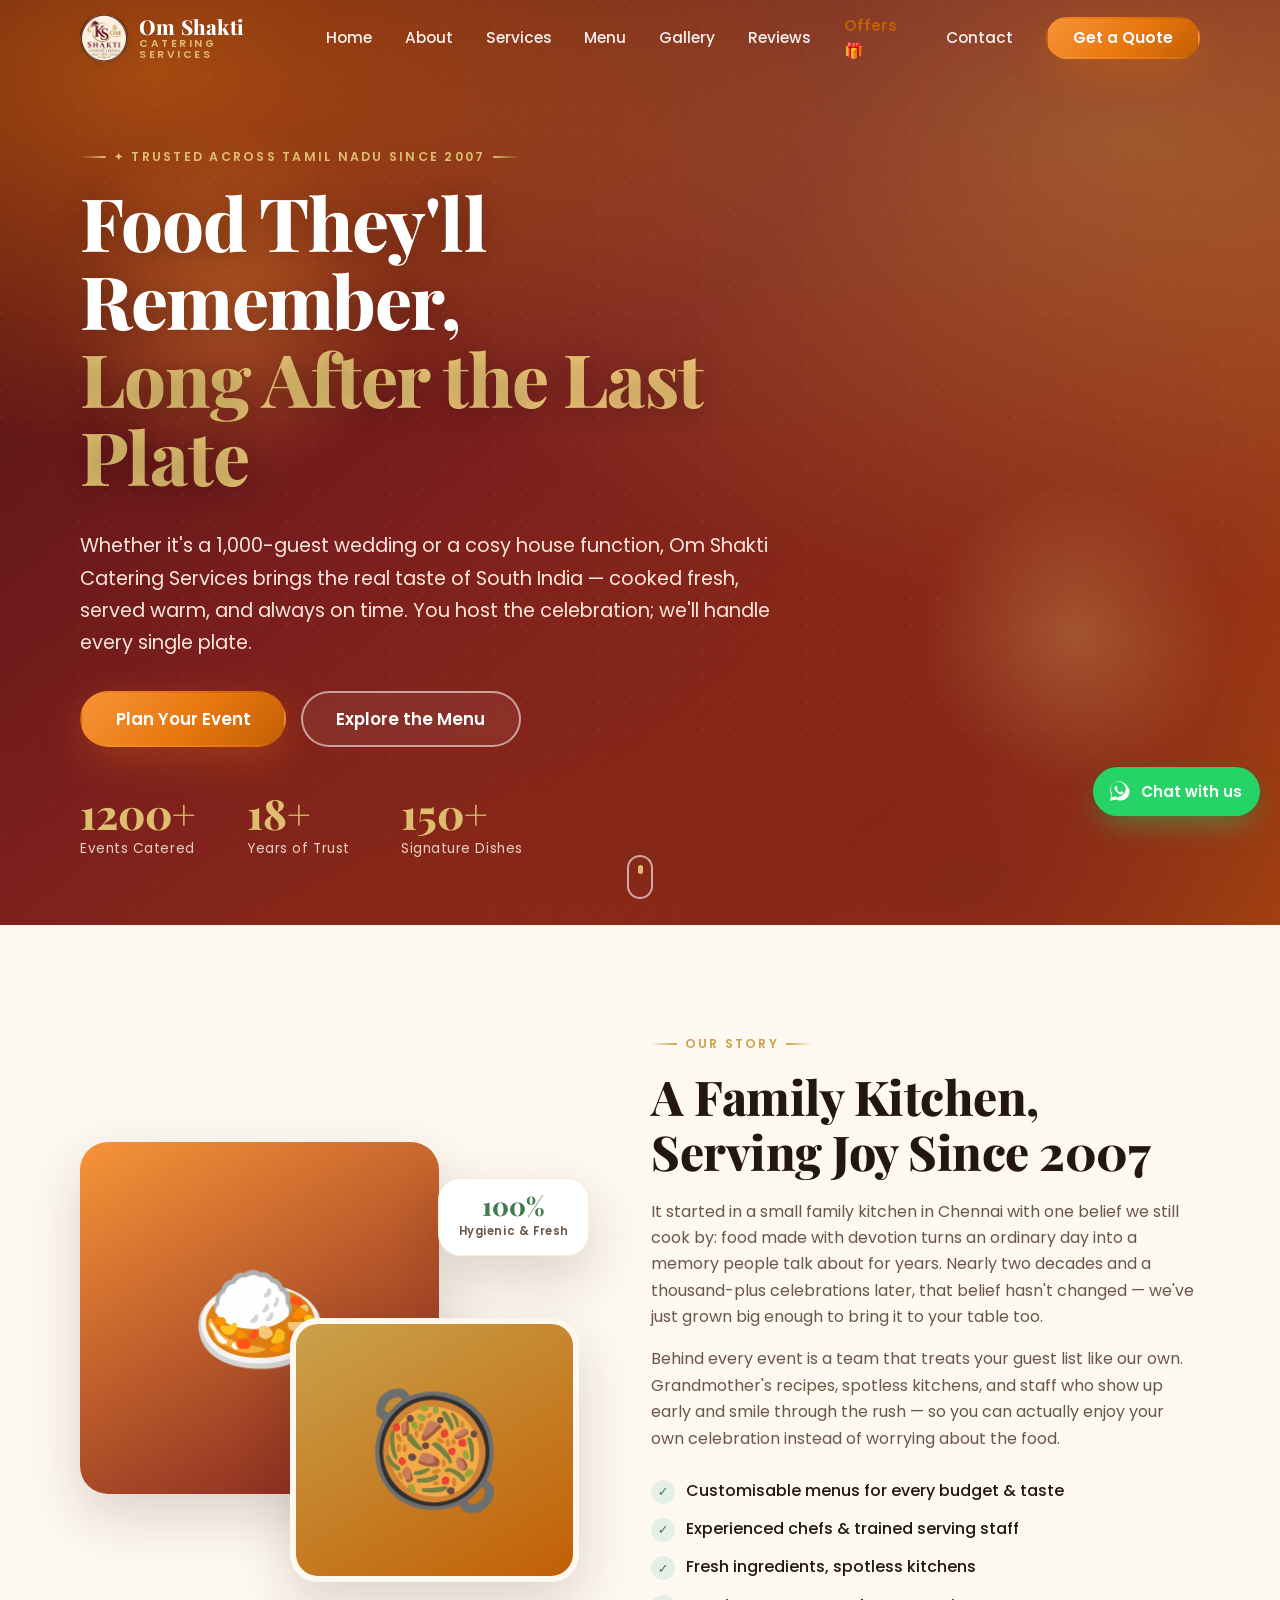
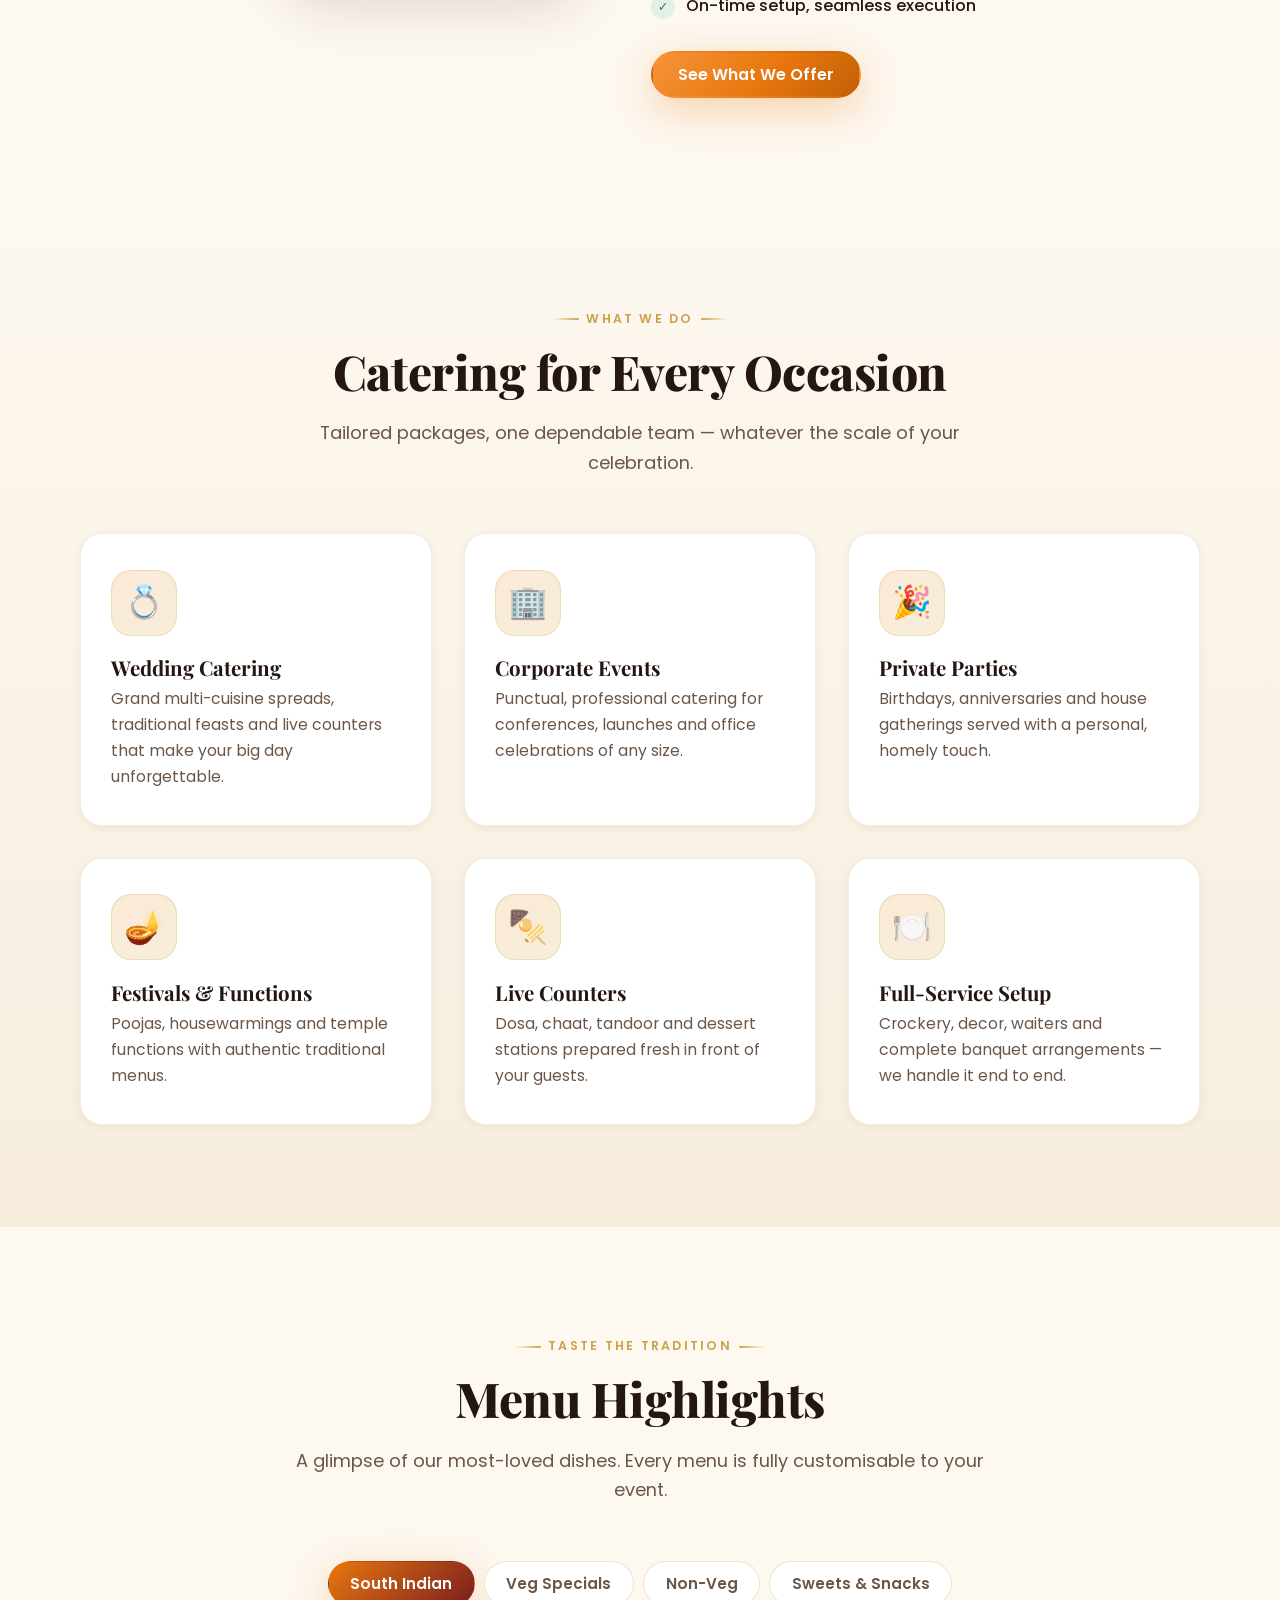
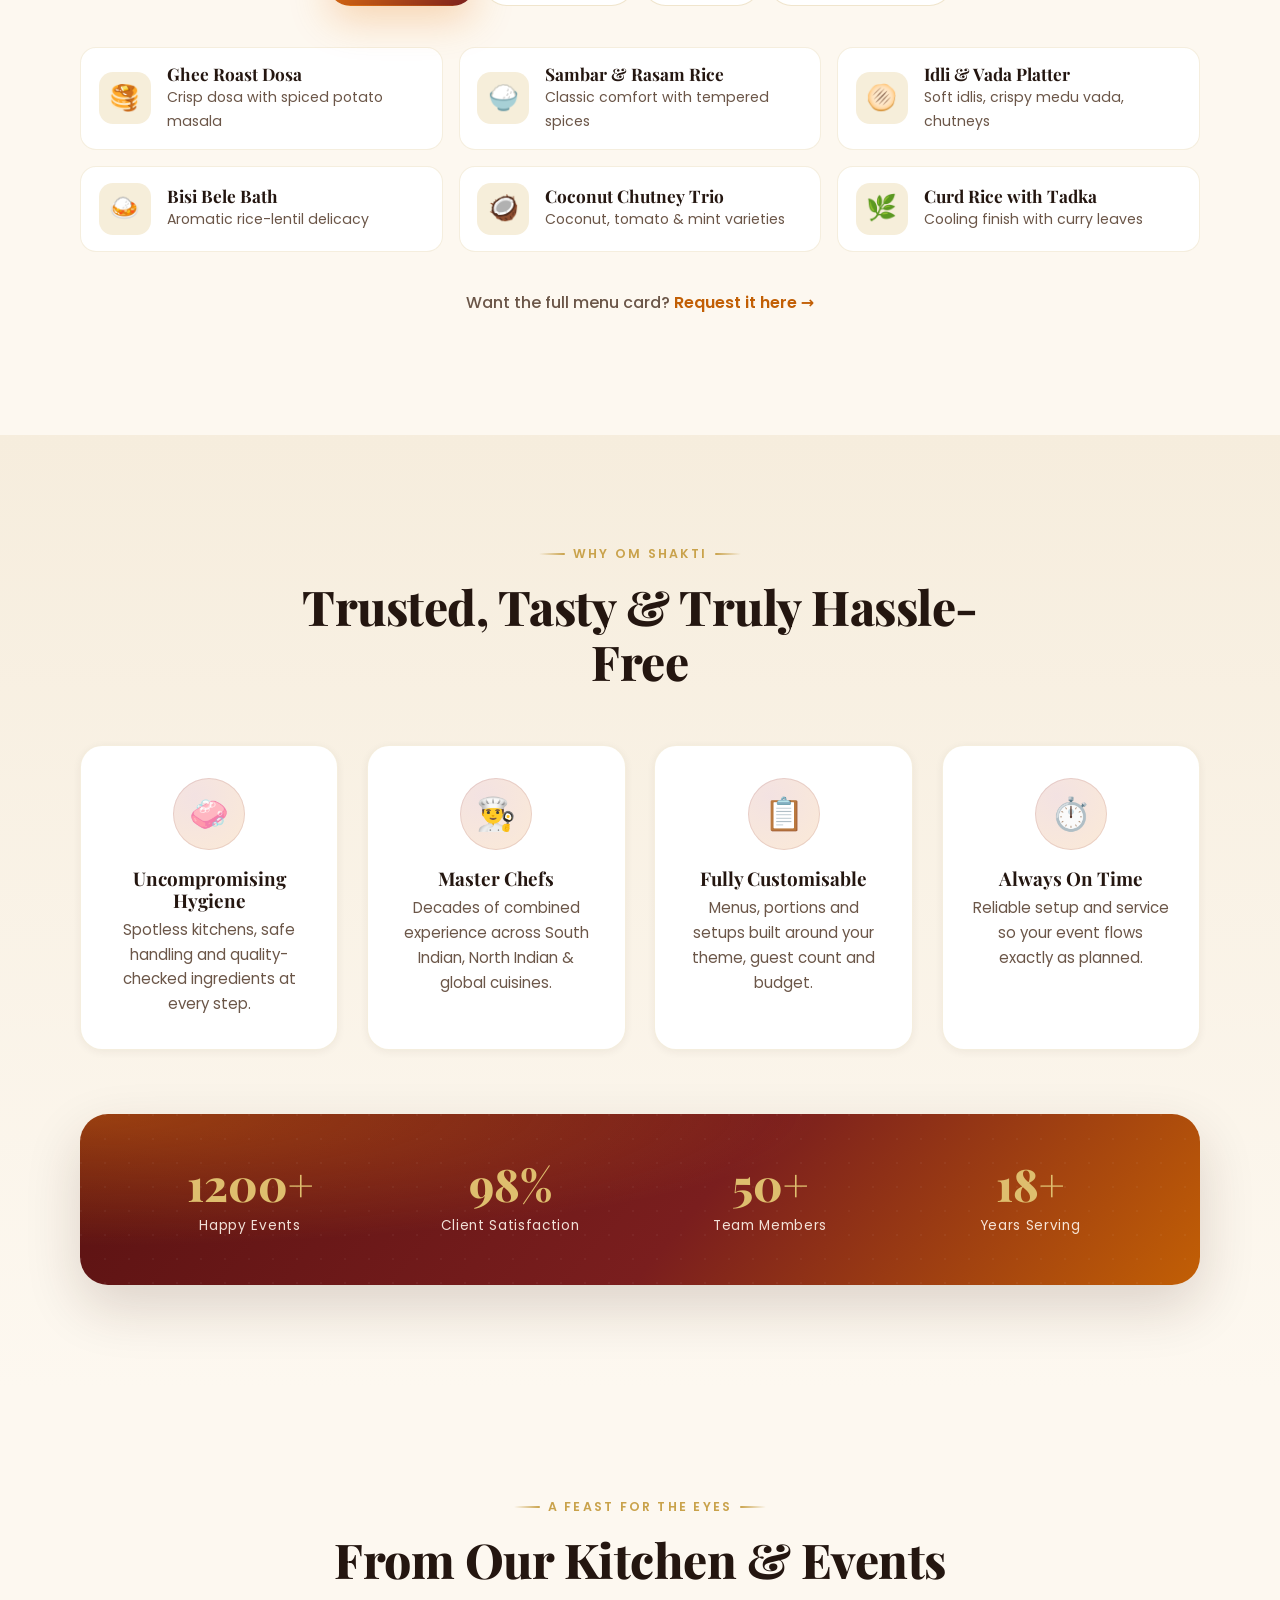
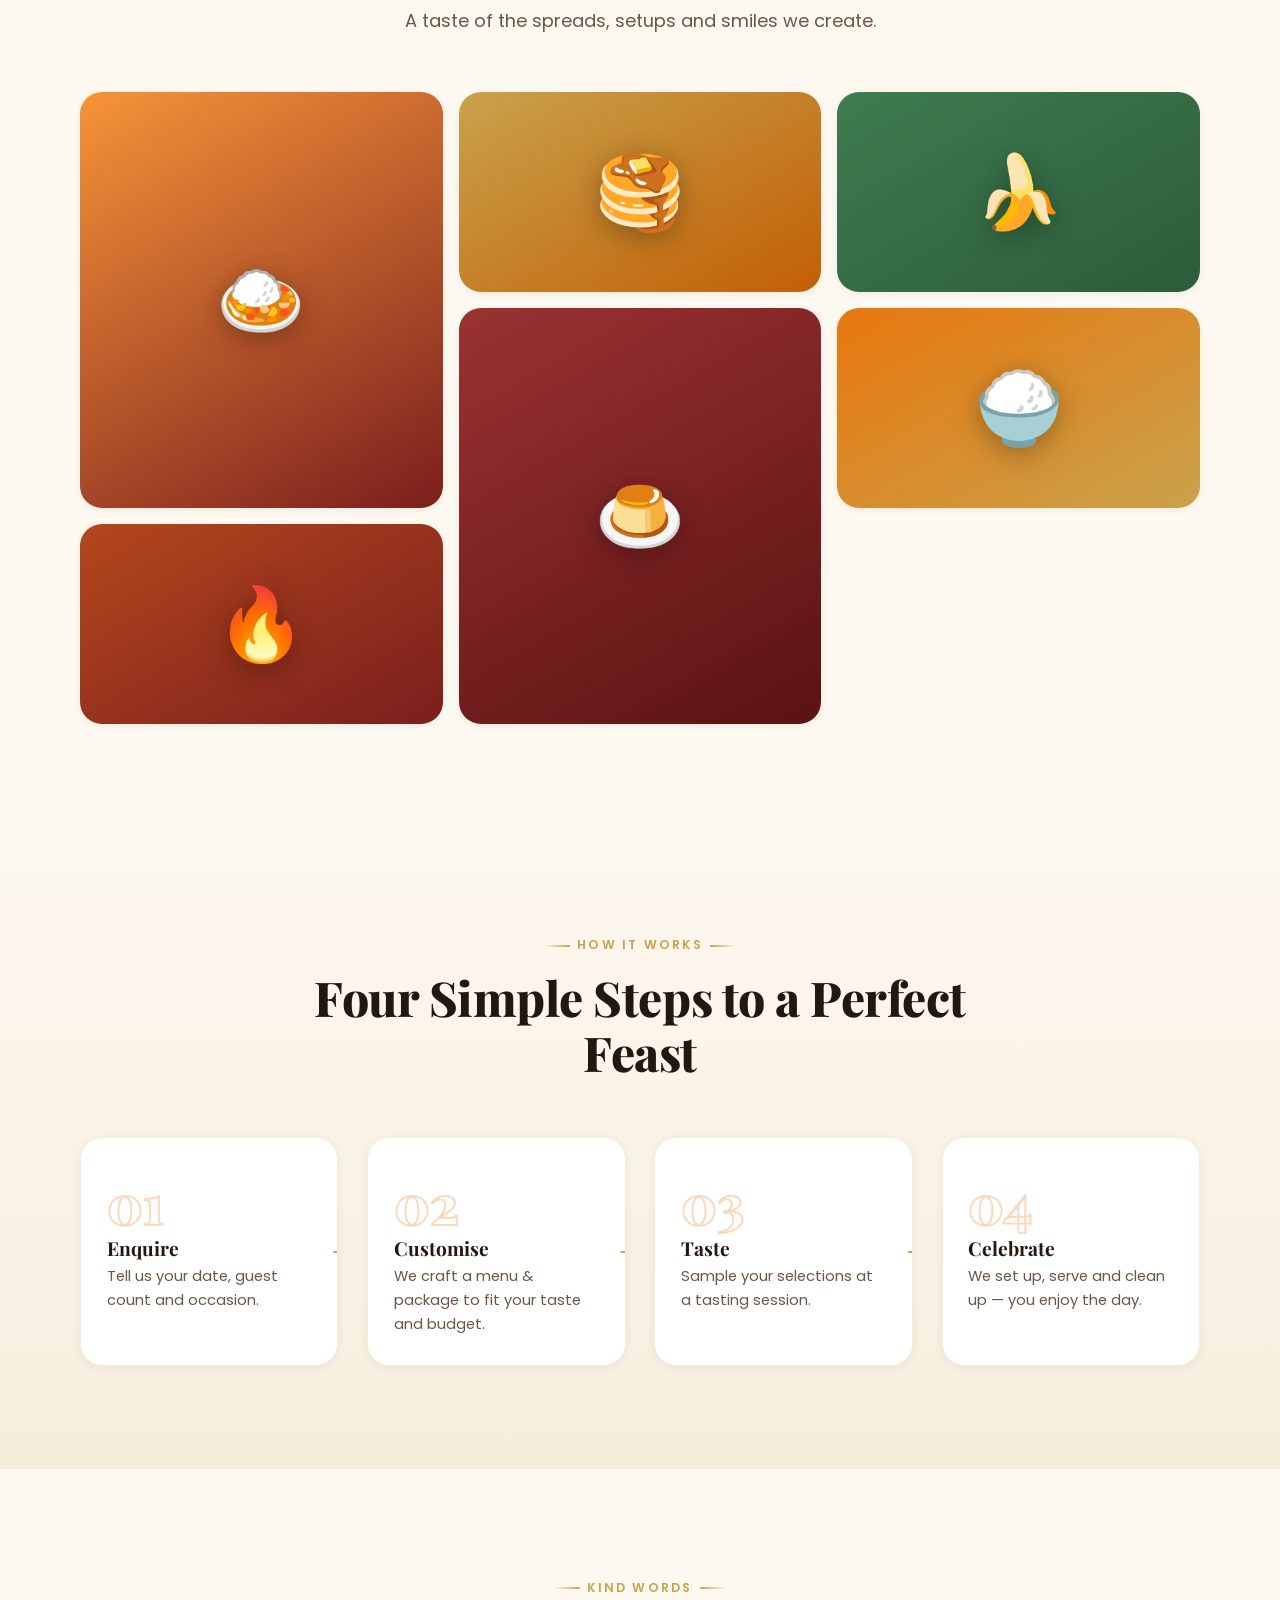
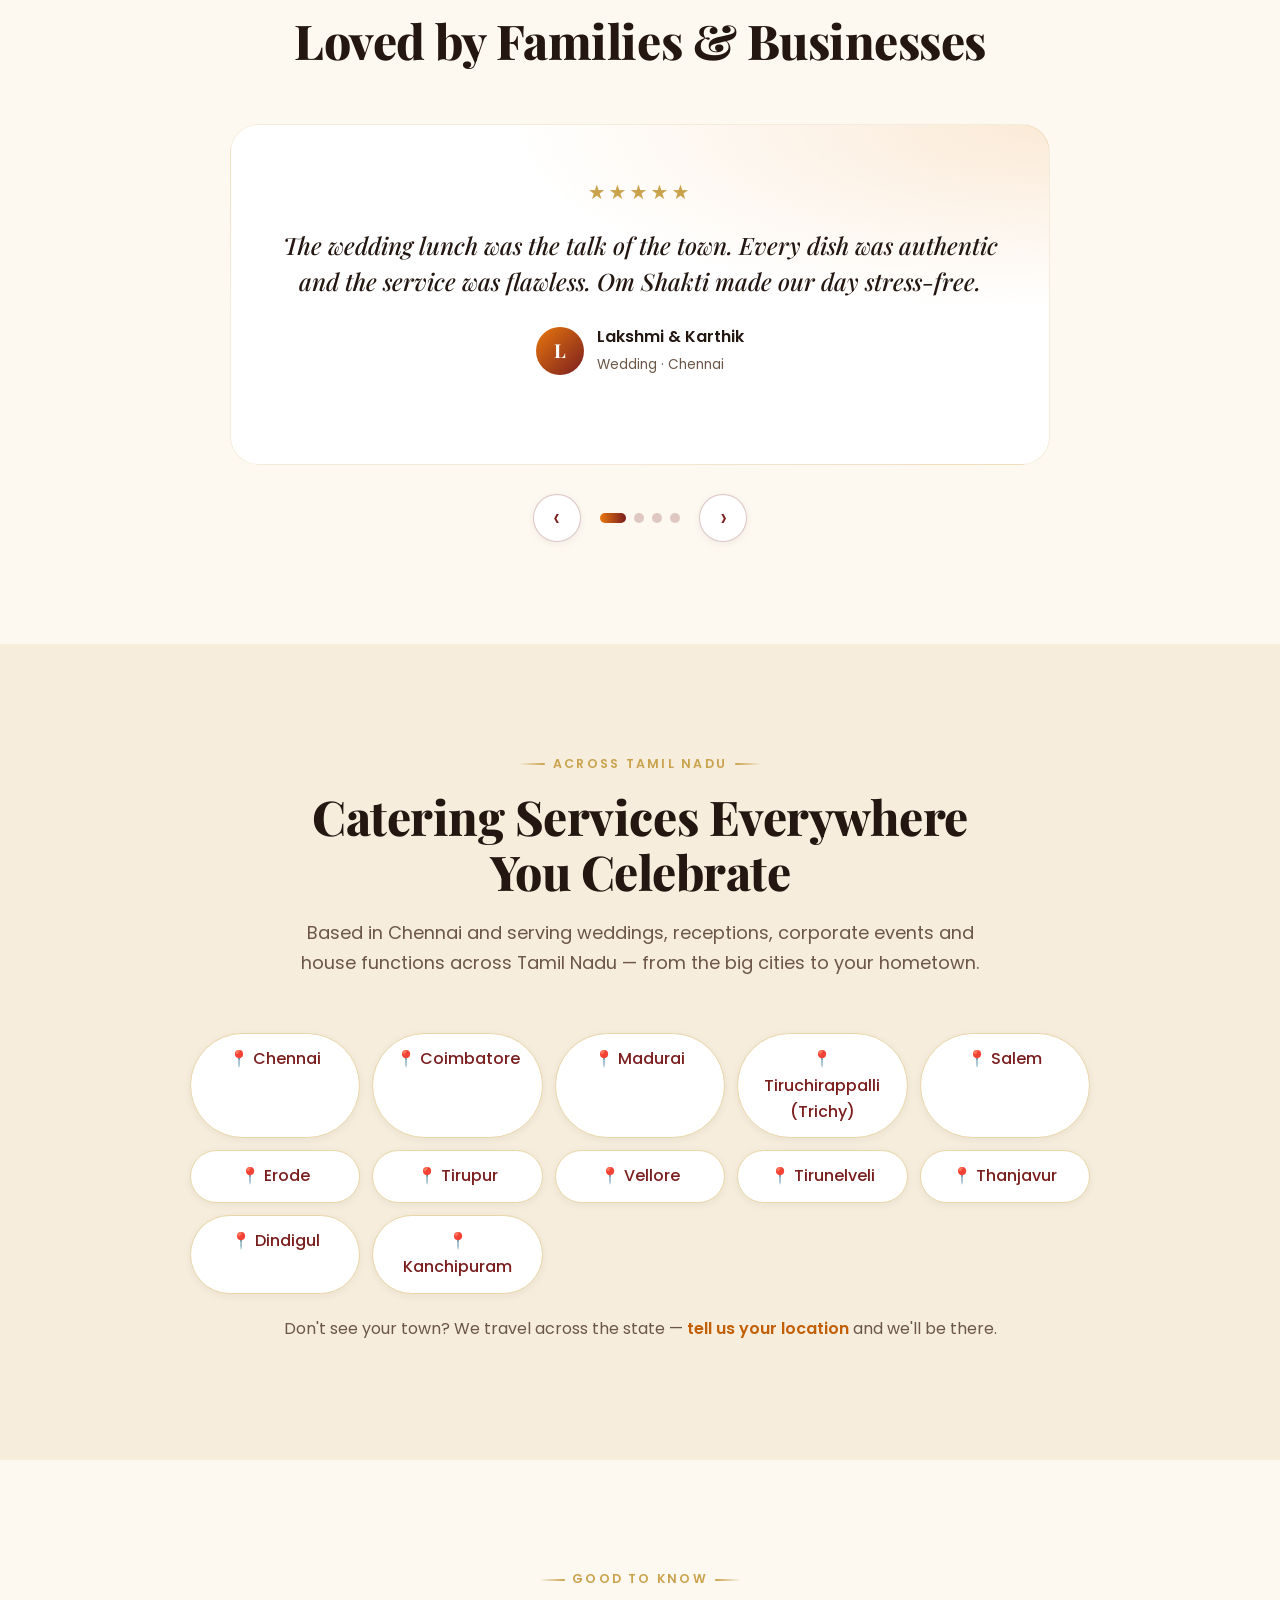
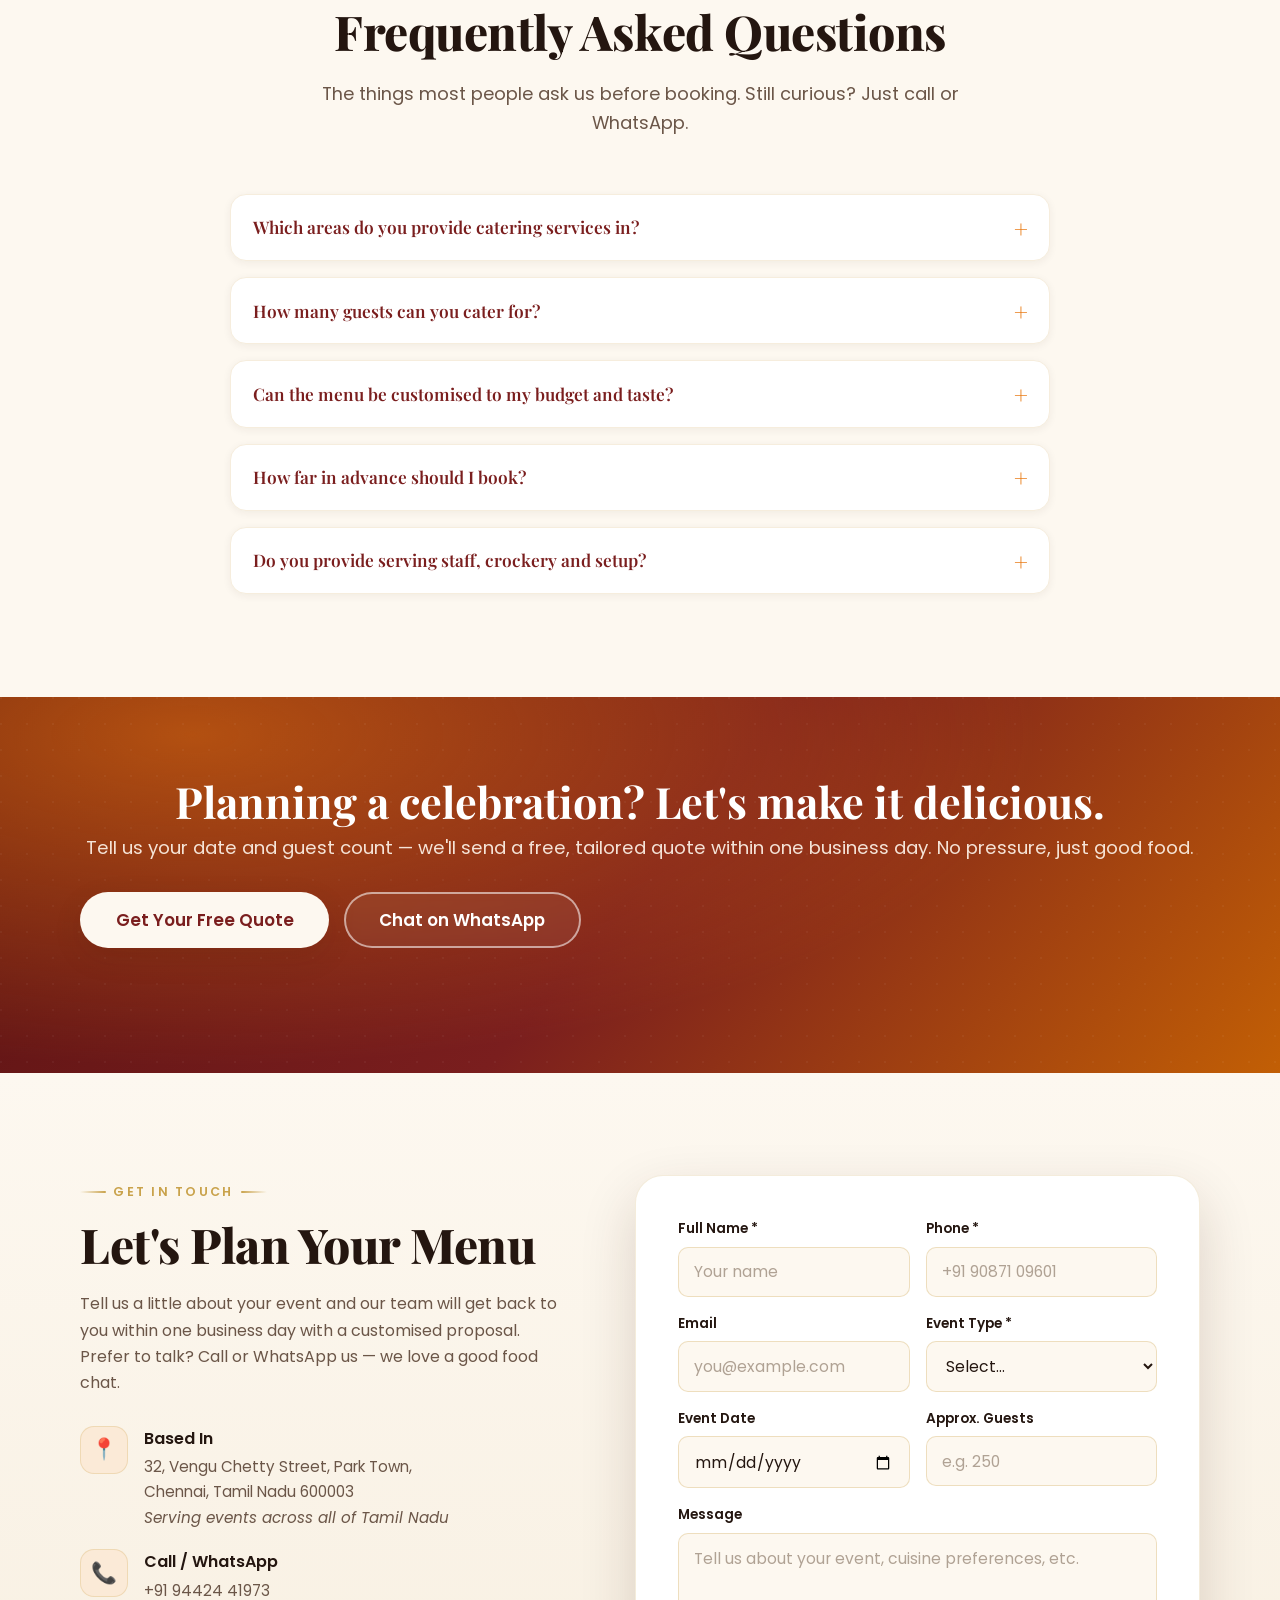
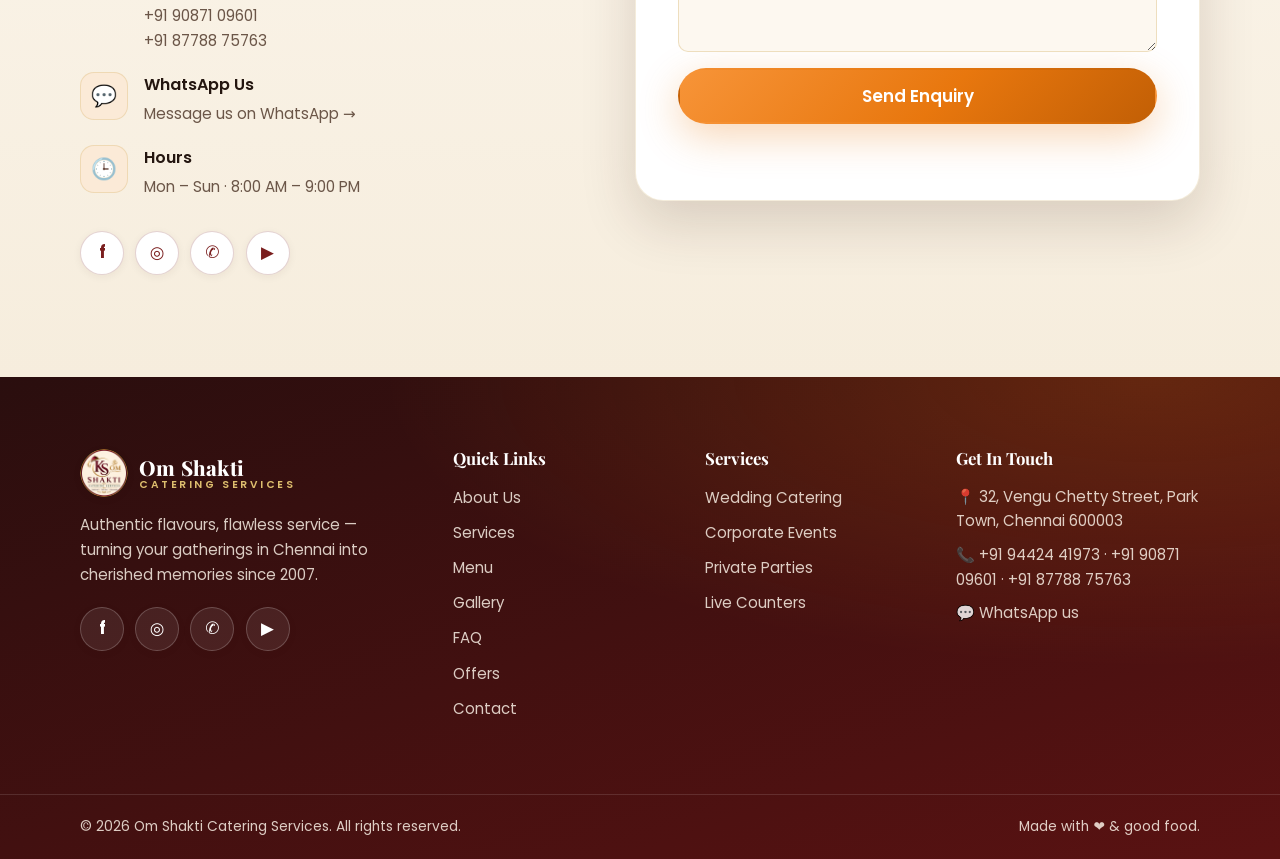
==== commit 6d0cb957: "Update contact address and phone numbers with real business details Replaces the placeholder address" ====
--- a/index.html
+++ b/index.html
@@ -100,7 +100,7 @@
         },
         "address": {
           "@type": "PostalAddress",
-          "streetAddress": "Central Railway Station",
+          "streetAddress": "32, Vengu Chetty Street, Park Town",
           "addressLocality": "Chennai",
           "addressRegion": "Tamil Nadu",
           "postalCode": "600003",
@@ -557,8 +557,8 @@
           <p>Tell us a little about your event and our team will get back to you within one business day with a customised proposal. Prefer to talk? Call or WhatsApp us — we love a good food chat.</p>
 
           <ul class="contact-list">
-            <li><span class="contact-ic">📍</span><div><strong>Based In</strong><p>Central Railway Station,<br />Chennai, Tamil Nadu 600003<br /><em>Serving events across all of Tamil Nadu</em></p></div></li>
-            <li><span class="contact-ic">📞</span><div><strong>Call / WhatsApp</strong><p><a href="tel:+919087109601">+91 90871 09601</a></p></div></li>
+            <li><span class="contact-ic">📍</span><div><strong>Based In</strong><p>32, Vengu Chetty Street, Park Town,<br />Chennai, Tamil Nadu 600003<br /><em>Serving events across all of Tamil Nadu</em></p></div></li>
+            <li><span class="contact-ic">📞</span><div><strong>Call / WhatsApp</strong><p><a href="tel:+919442441973">+91 94424 41973</a><br /><a href="tel:+919087109601">+91 90871 09601</a><br /><a href="tel:+918778875763">+91 87788 75763</a></p></div></li>
             <li><span class="contact-ic">💬</span><div><strong>WhatsApp Us</strong><p><a href="https://wa.me/message/XDDBKSHT3CEVF1" target="_blank" rel="noopener">Message us on WhatsApp →</a></p></div></li>
             <li><span class="contact-ic">🕒</span><div><strong>Hours</strong><p>Mon – Sun · 8:00 AM – 9:00 PM</p></div></li>
           </ul>
@@ -665,8 +665,8 @@
       <div class="footer-col">
         <h4>Get In Touch</h4>
         <ul class="footer-contact">
-          <li>📍 Central Railway Station, Chennai</li>
-          <li>📞 <a href="tel:+919087109601">+91 90871 09601</a></li>
+          <li>📍 32, Vengu Chetty Street, Park Town, Chennai 600003</li>
+          <li>📞 <a href="tel:+919442441973">+91 94424 41973</a> · <a href="tel:+919087109601">+91 90871 09601</a> · <a href="tel:+918778875763">+91 87788 75763</a></li>
           <li>💬 <a href="https://wa.me/message/XDDBKSHT3CEVF1" target="_blank" rel="noopener">WhatsApp us</a></li>
         </ul>
       </div>
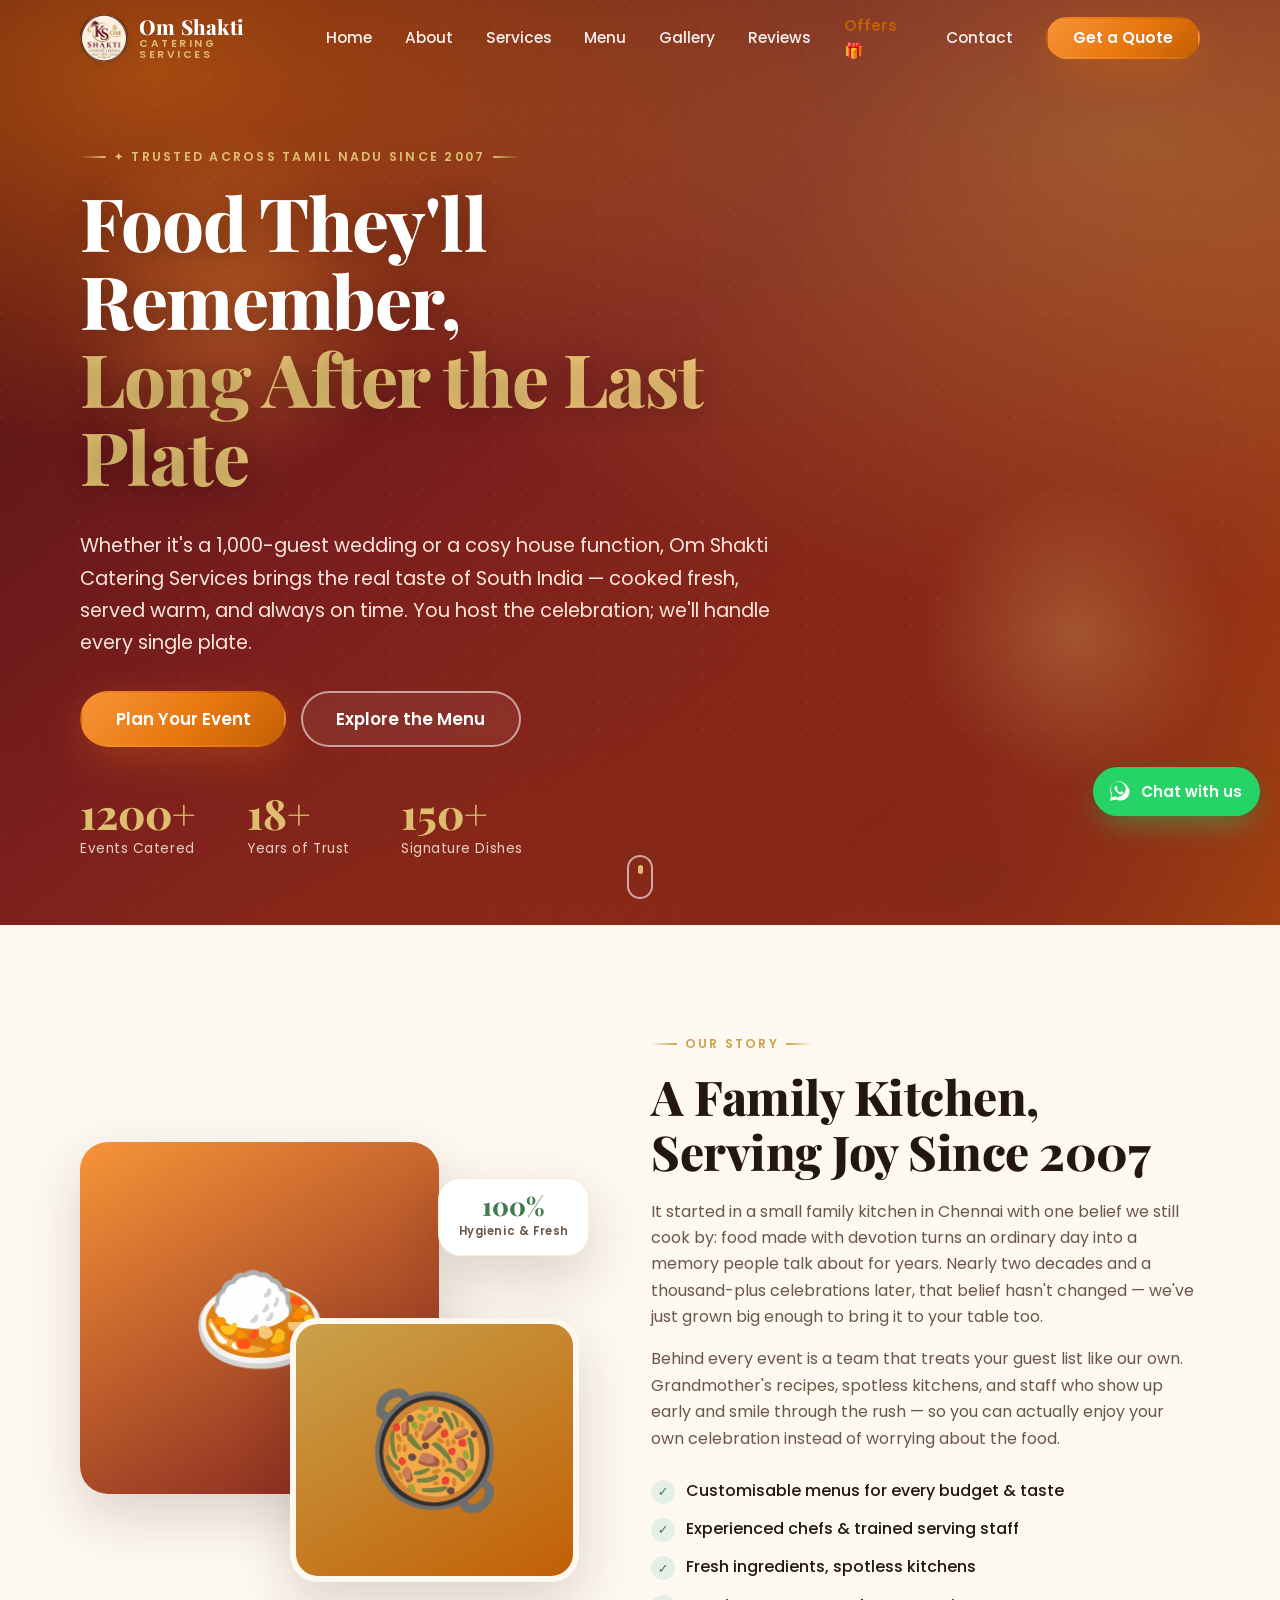
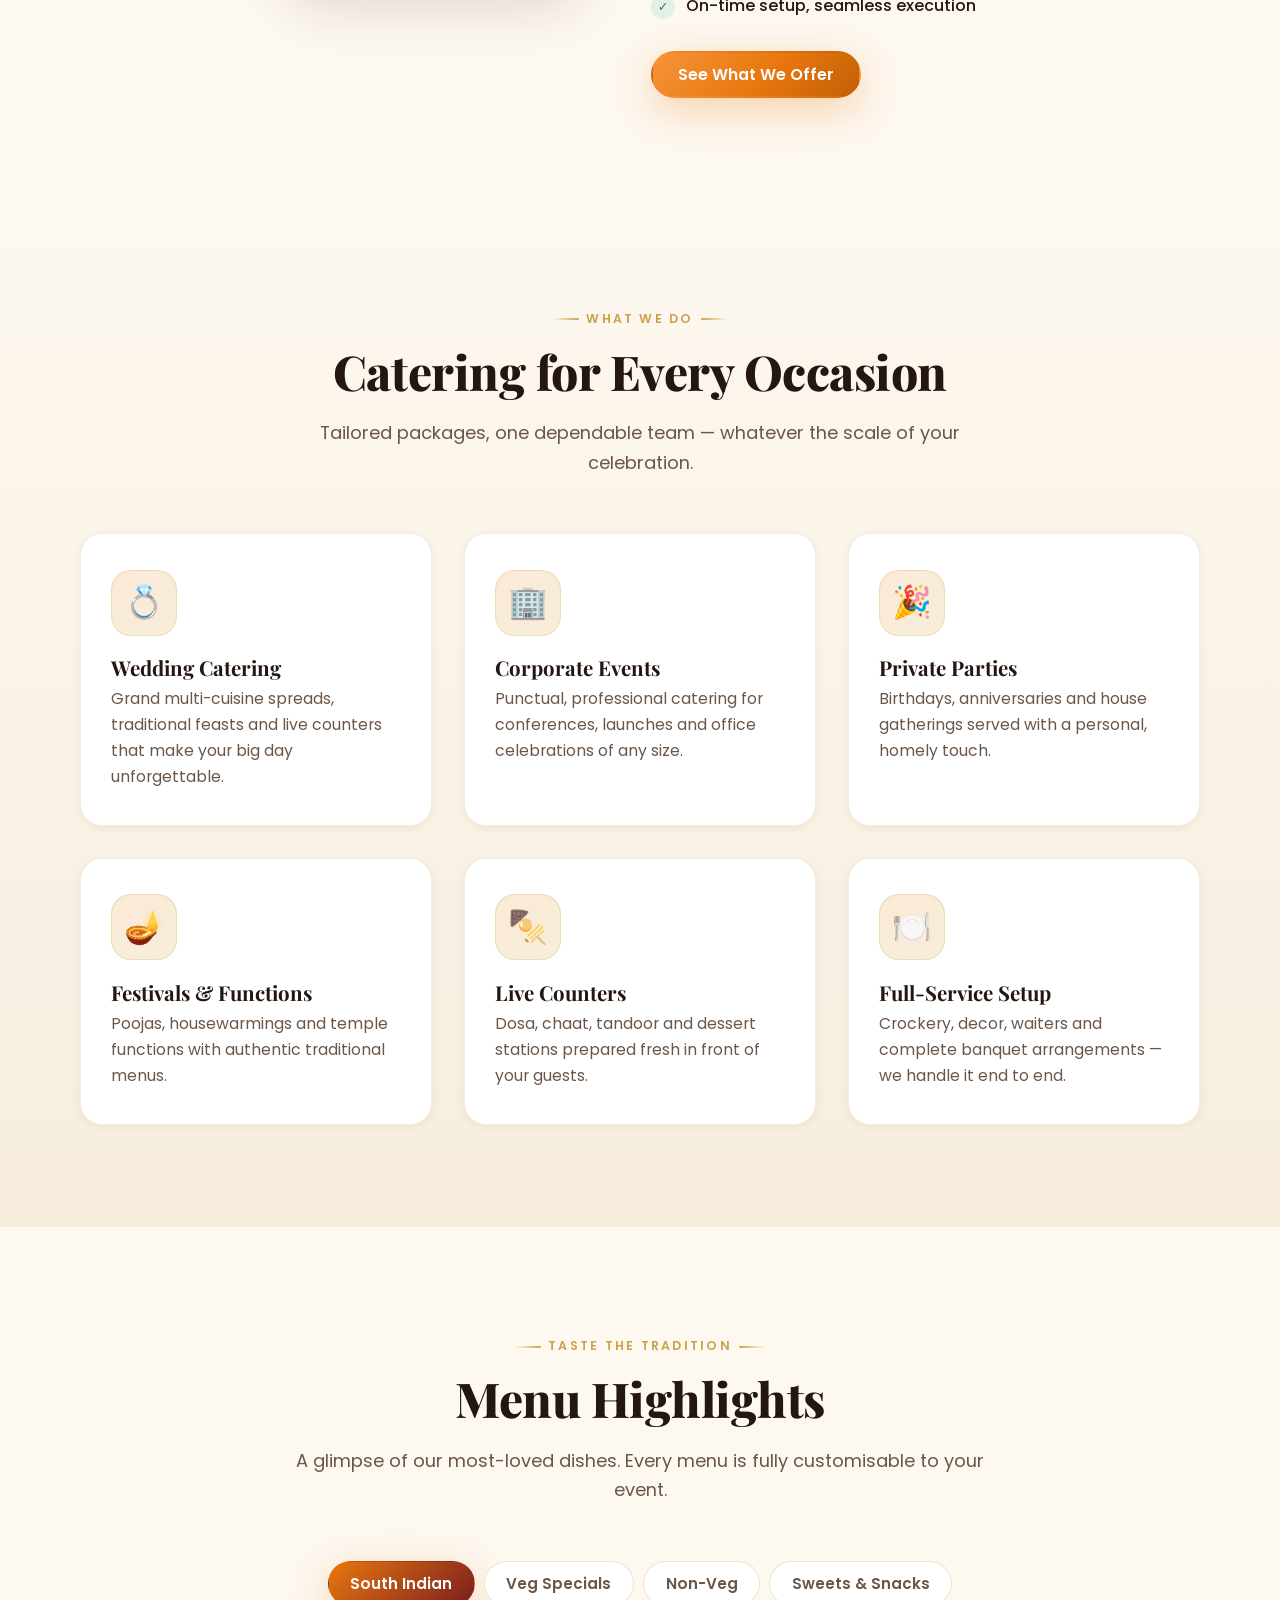
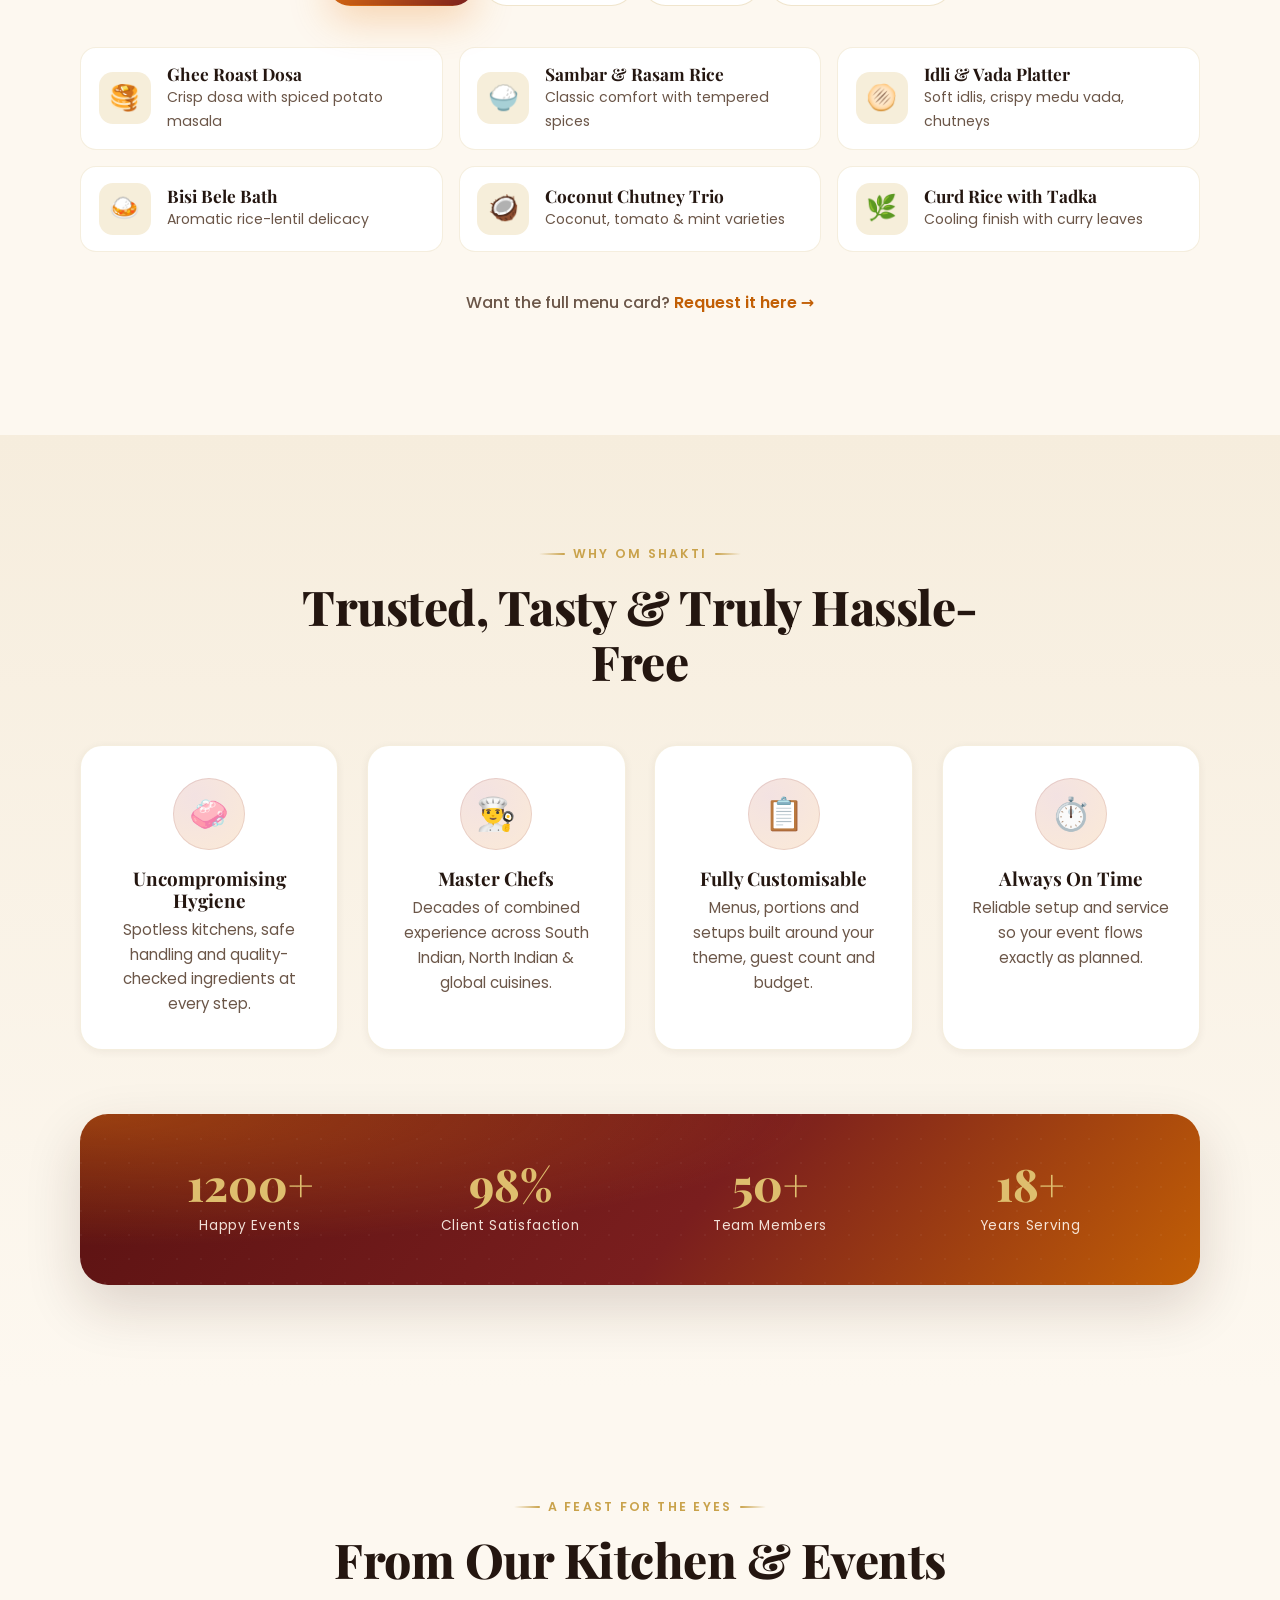
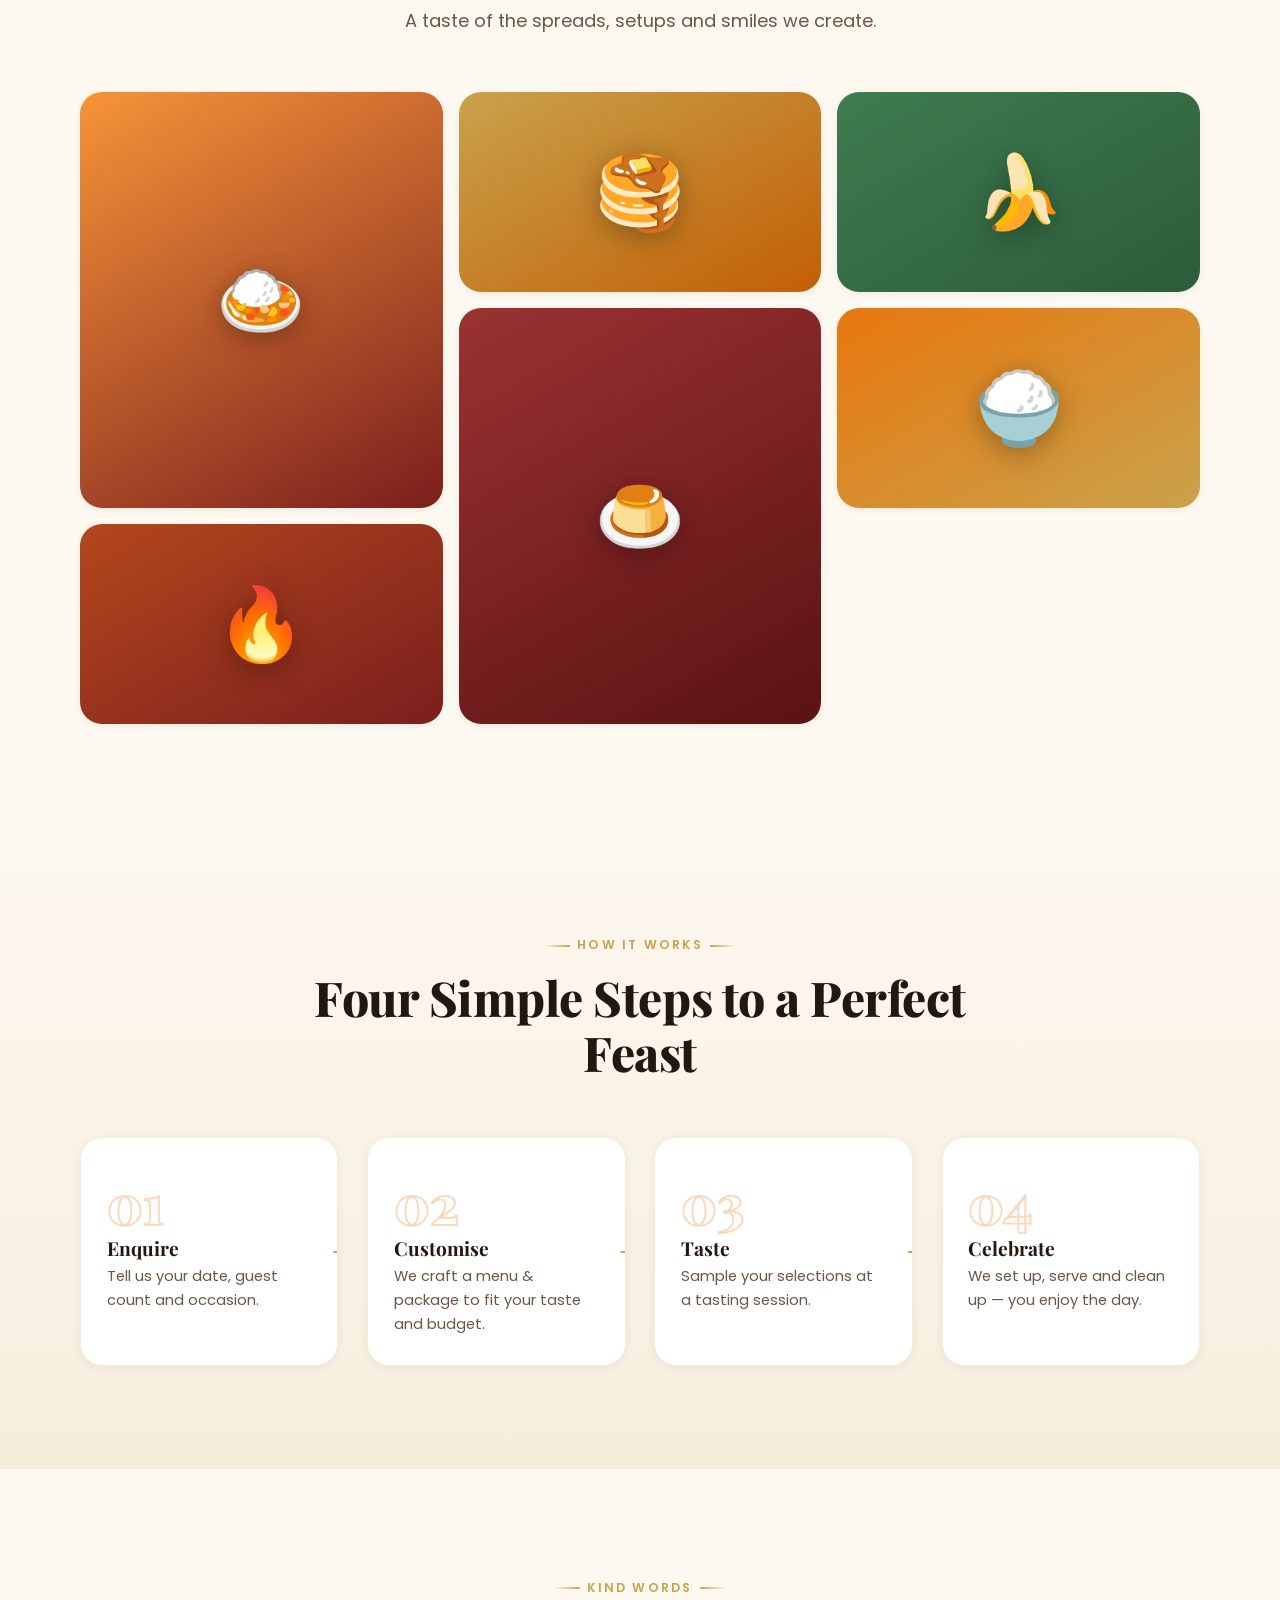
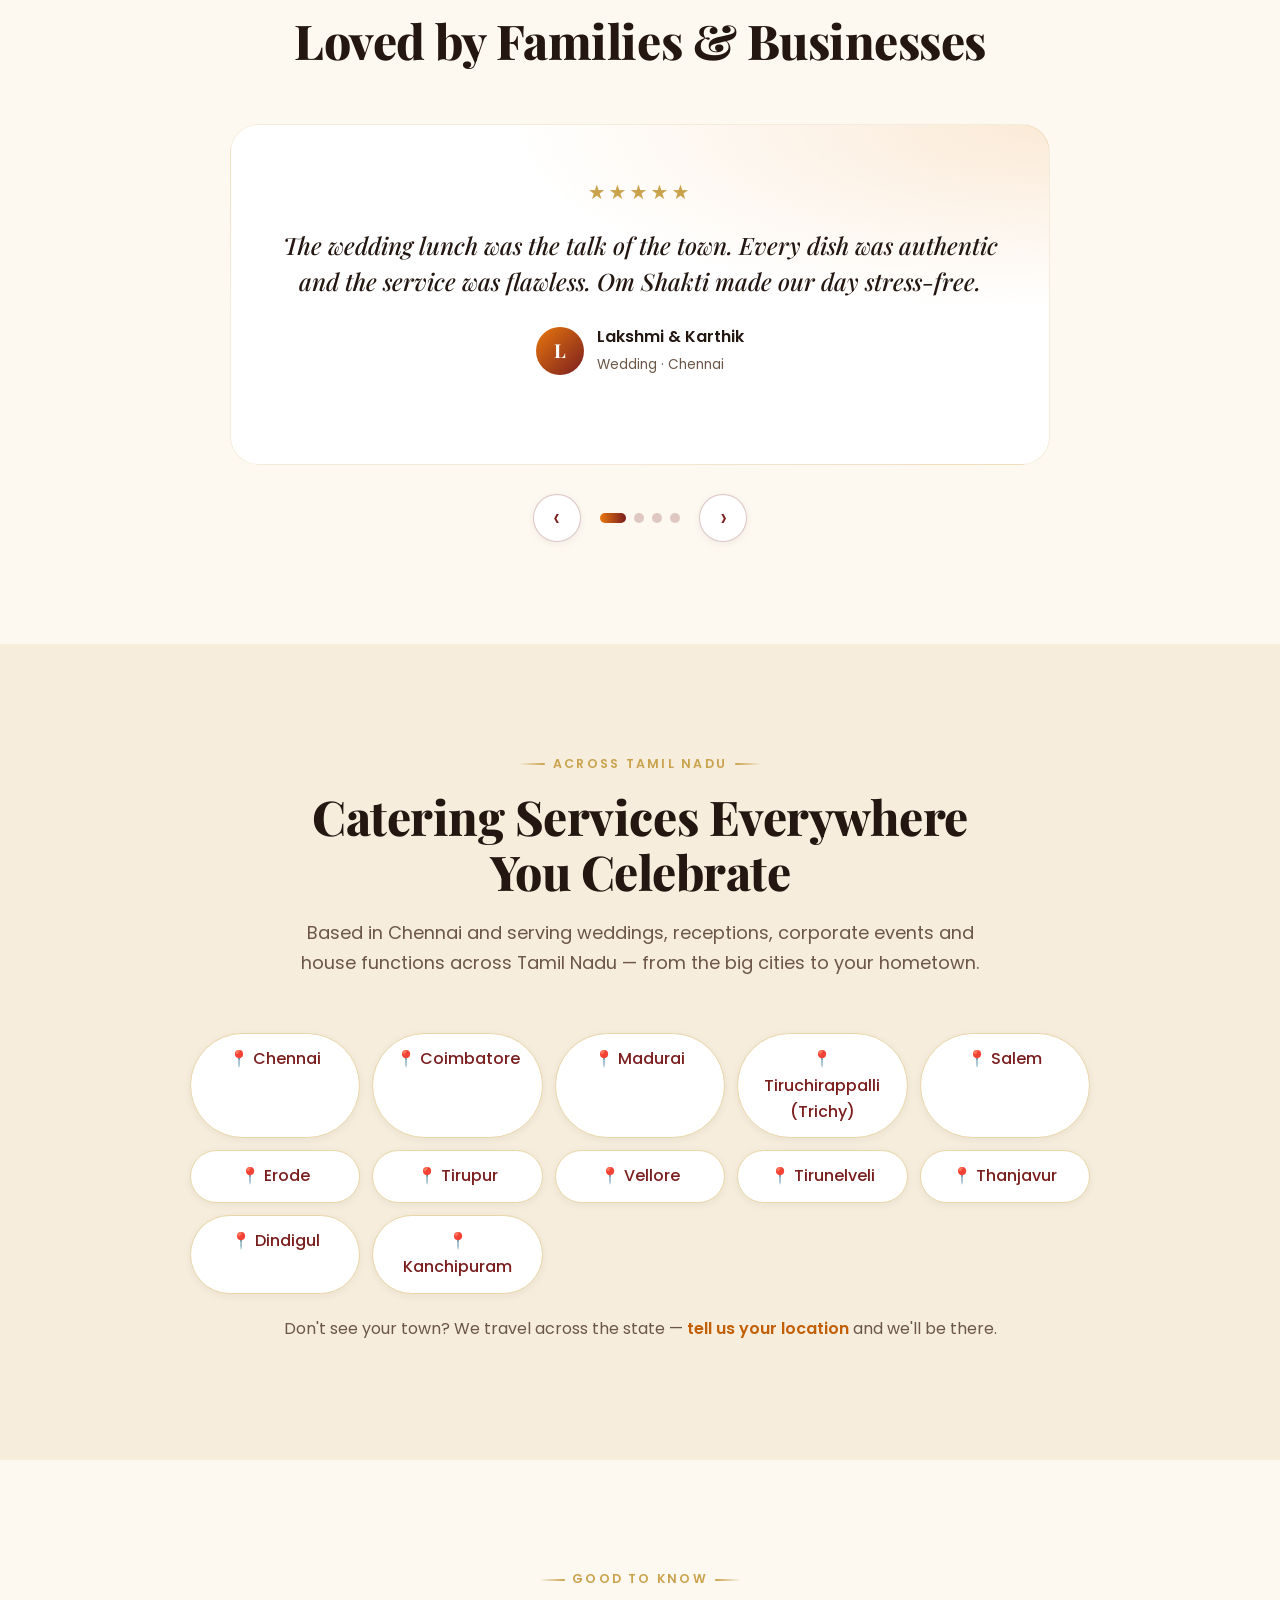
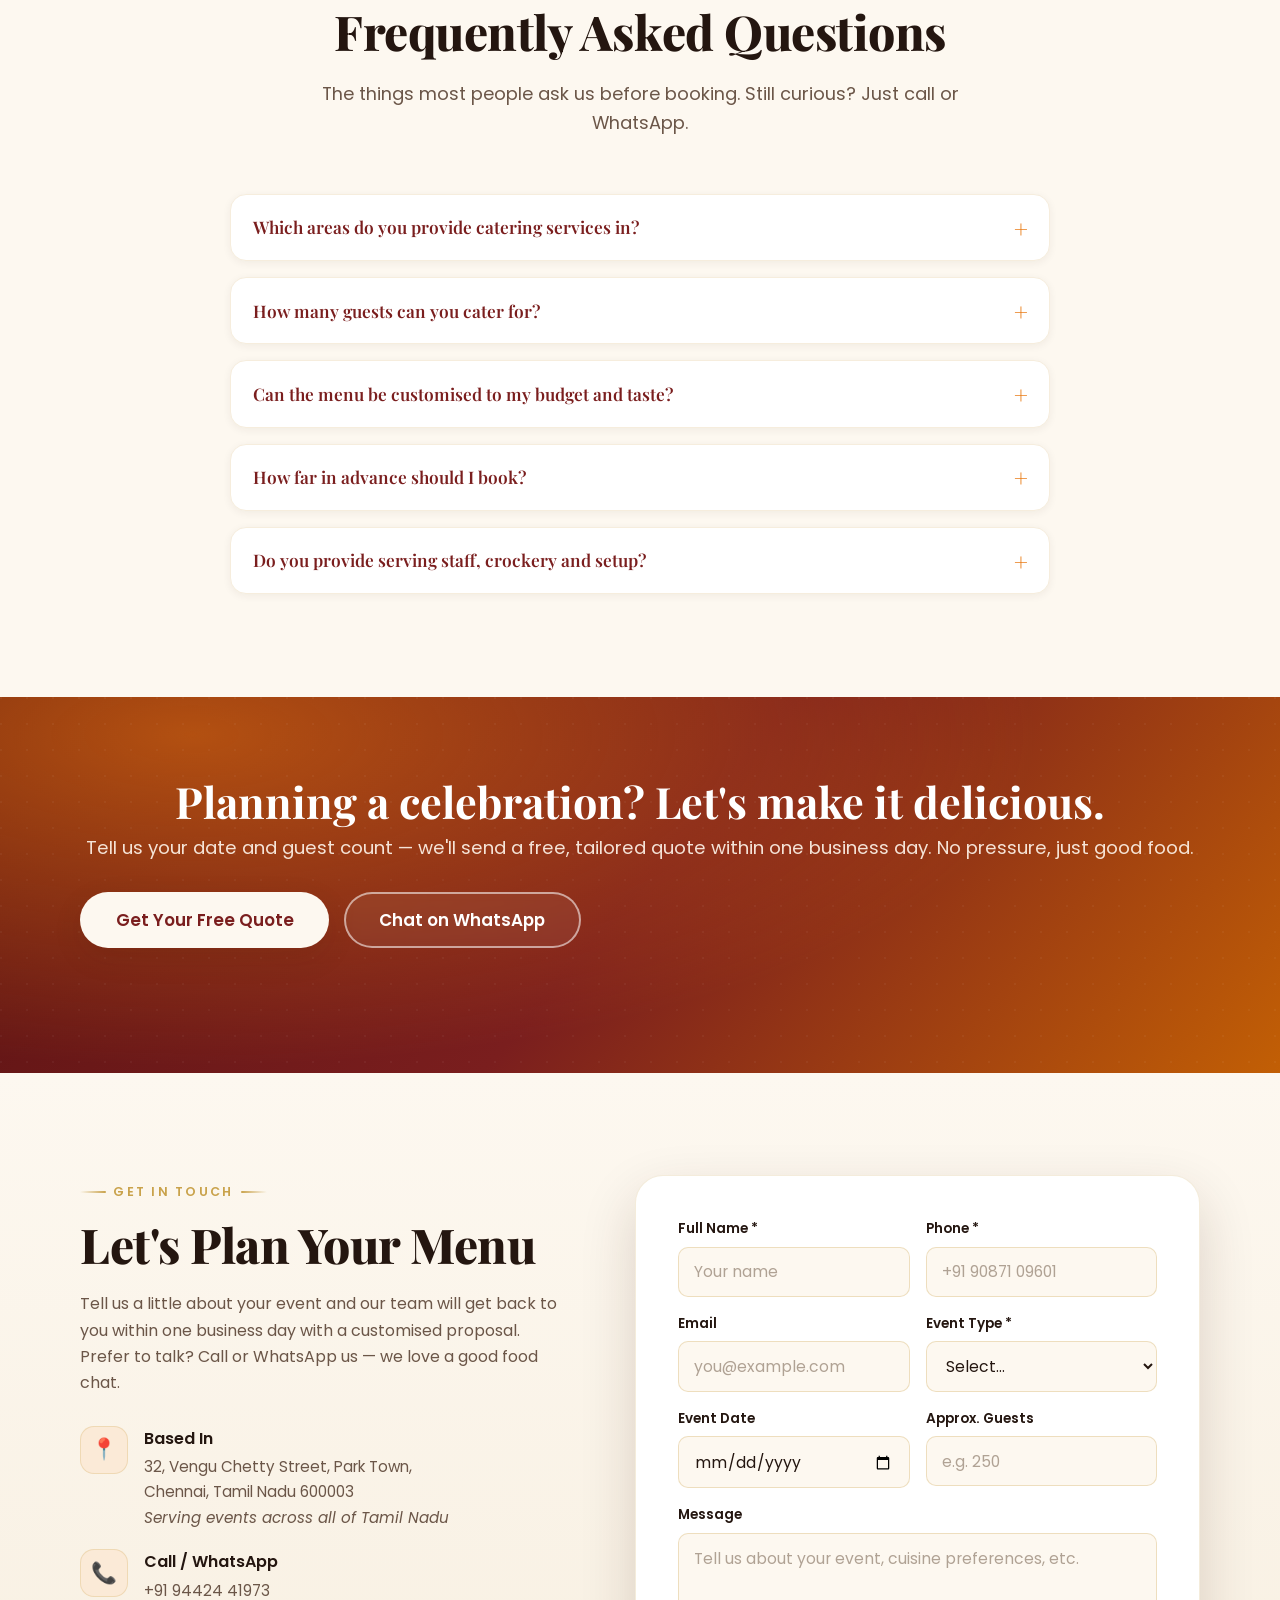
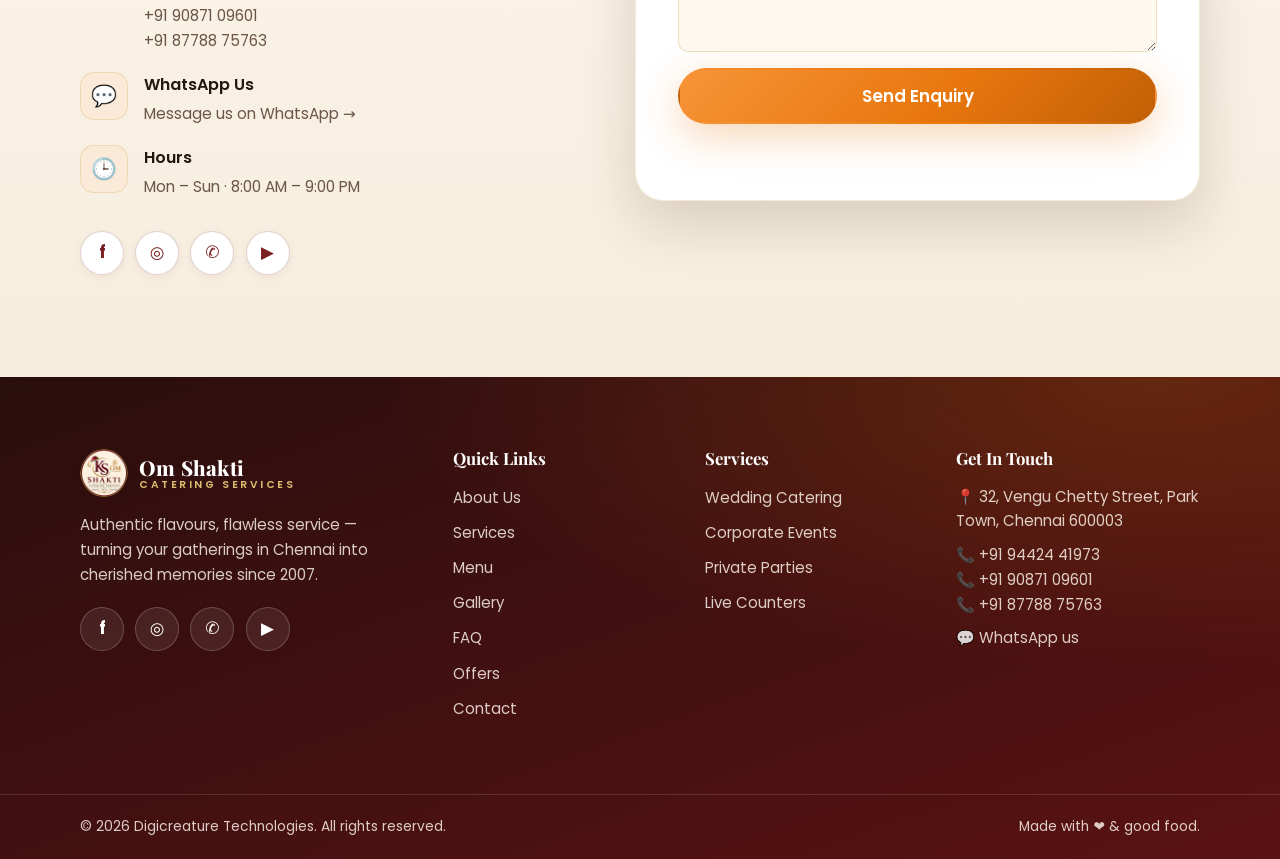
==== commit 8ff775bd: "Fix footer phone number wrapping; update footer copyright line The three footer phone numbers were j" ====
--- a/index.html
+++ b/index.html
@@ -666,14 +666,14 @@
         <h4>Get In Touch</h4>
         <ul class="footer-contact">
           <li>📍 32, Vengu Chetty Street, Park Town, Chennai 600003</li>
-          <li>📞 <a href="tel:+919442441973">+91 94424 41973</a> · <a href="tel:+919087109601">+91 90871 09601</a> · <a href="tel:+918778875763">+91 87788 75763</a></li>
+          <li>📞 <a href="tel:+919442441973">+91 94424 41973</a><br />📞 <a href="tel:+919087109601">+91 90871 09601</a><br />📞 <a href="tel:+918778875763">+91 87788 75763</a></li>
           <li>💬 <a href="https://wa.me/message/XDDBKSHT3CEVF1" target="_blank" rel="noopener">WhatsApp us</a></li>
         </ul>
       </div>
     </div>
     <div class="footer-bottom">
       <div class="container footer-bottom-inner">
-        <p>© <span id="year">2026</span> Om Shakti Catering Services. All rights reserved.</p>
+        <p>© <span id="year">2026</span> Digicreature Technologies. All rights reserved.</p>
         <p>Made with ❤️ &amp; good food.</p>
       </div>
     </div>
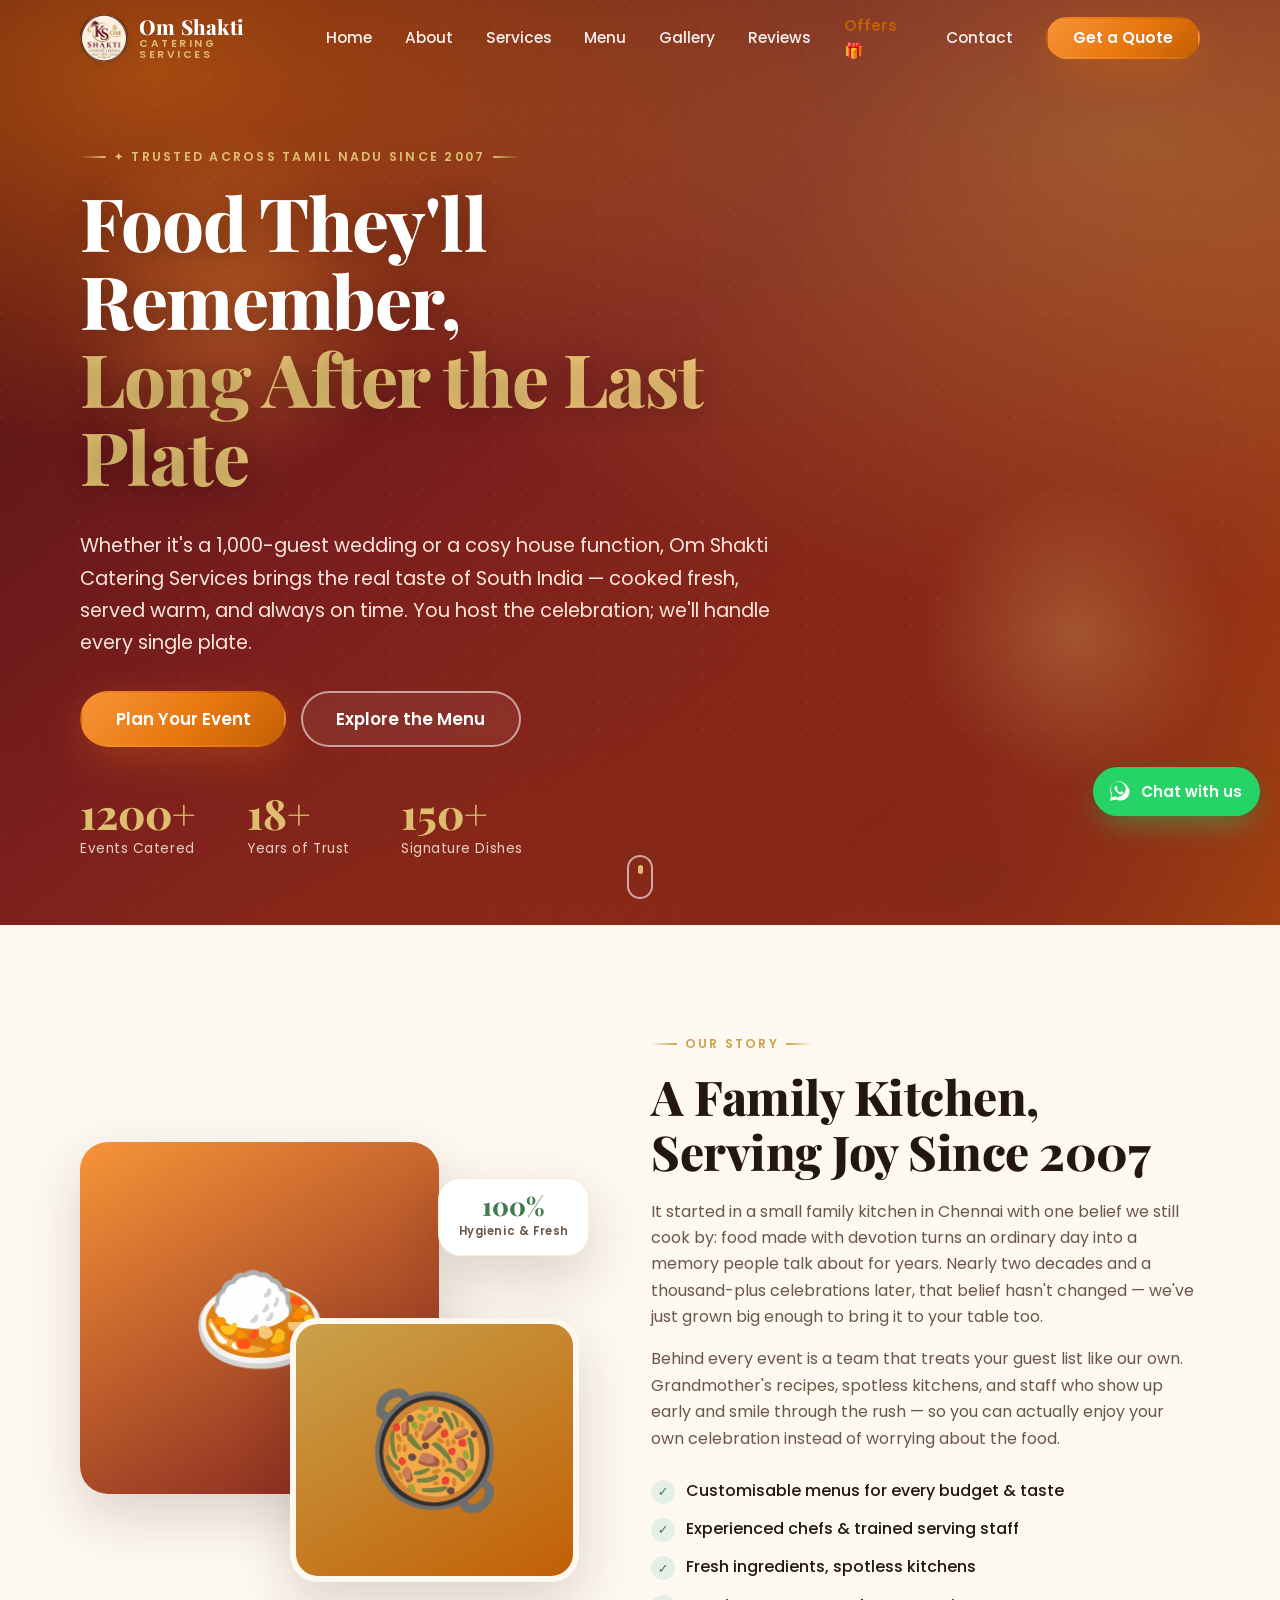
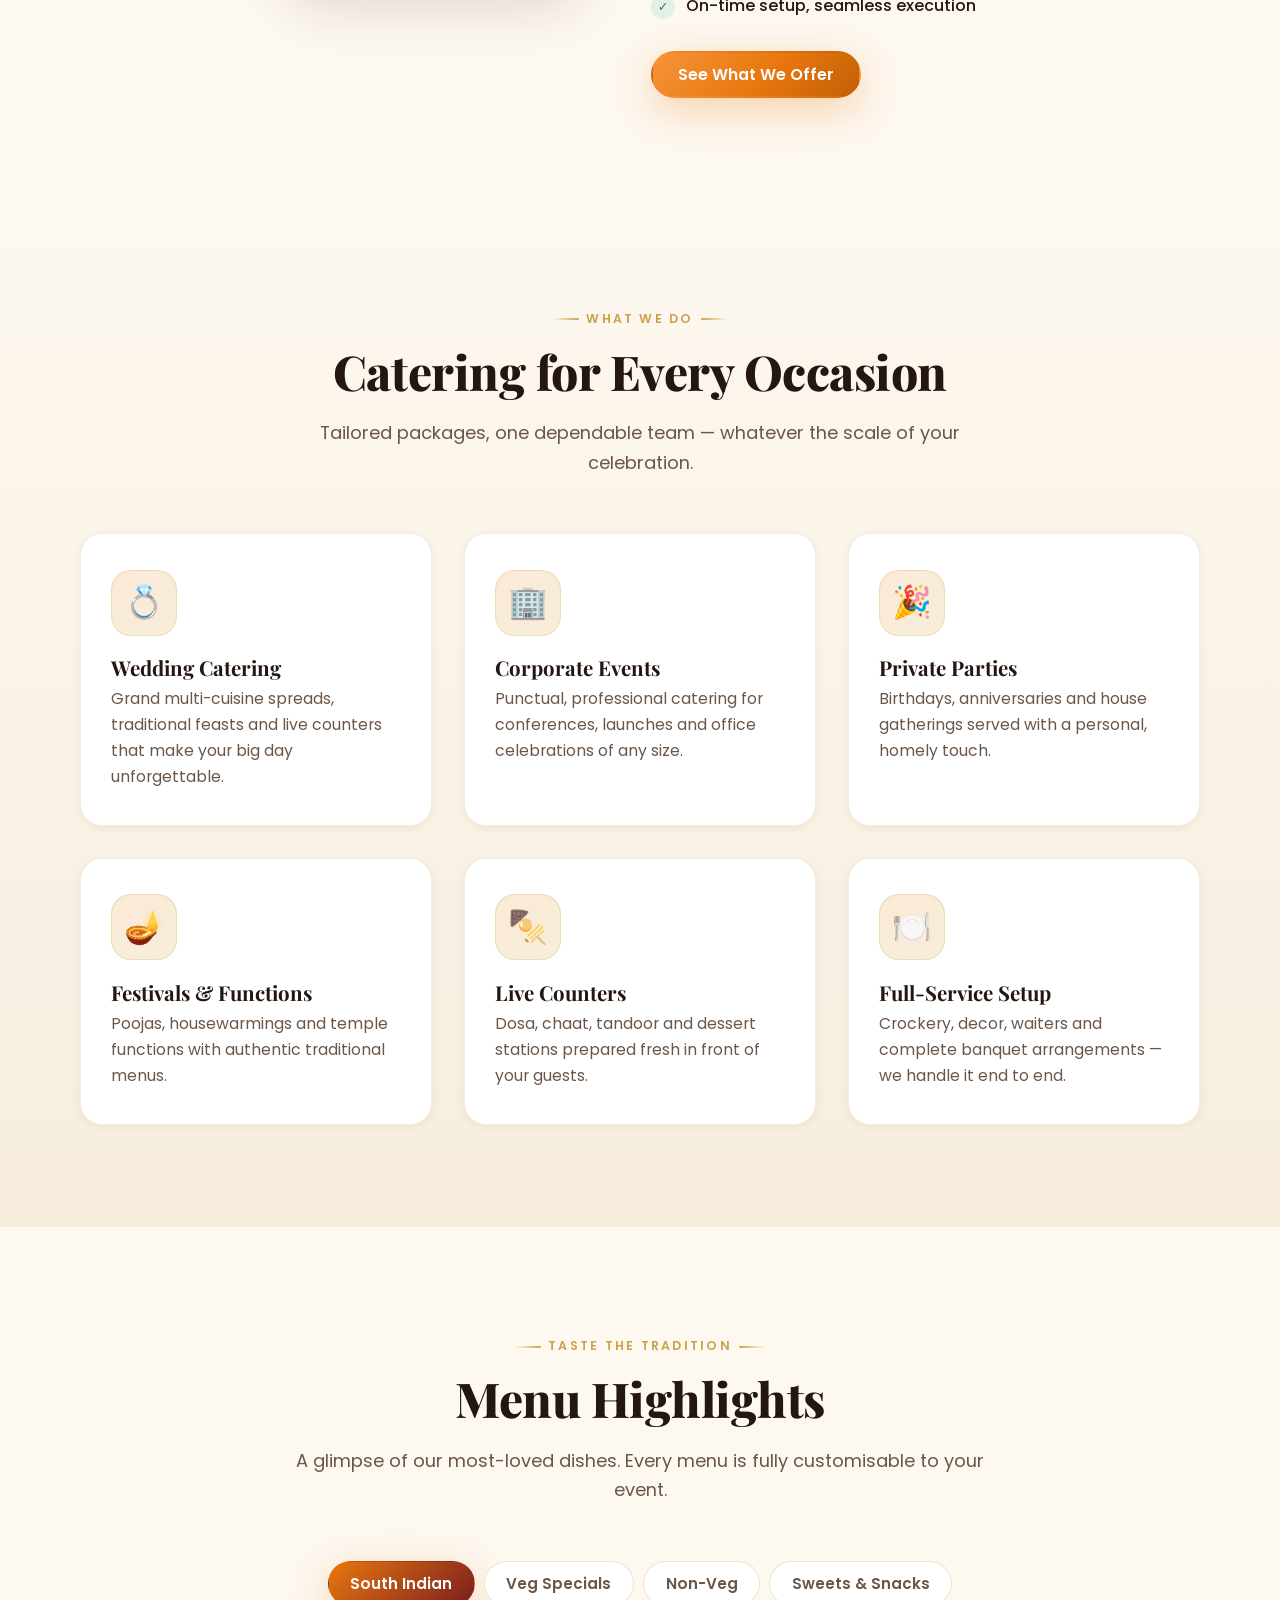
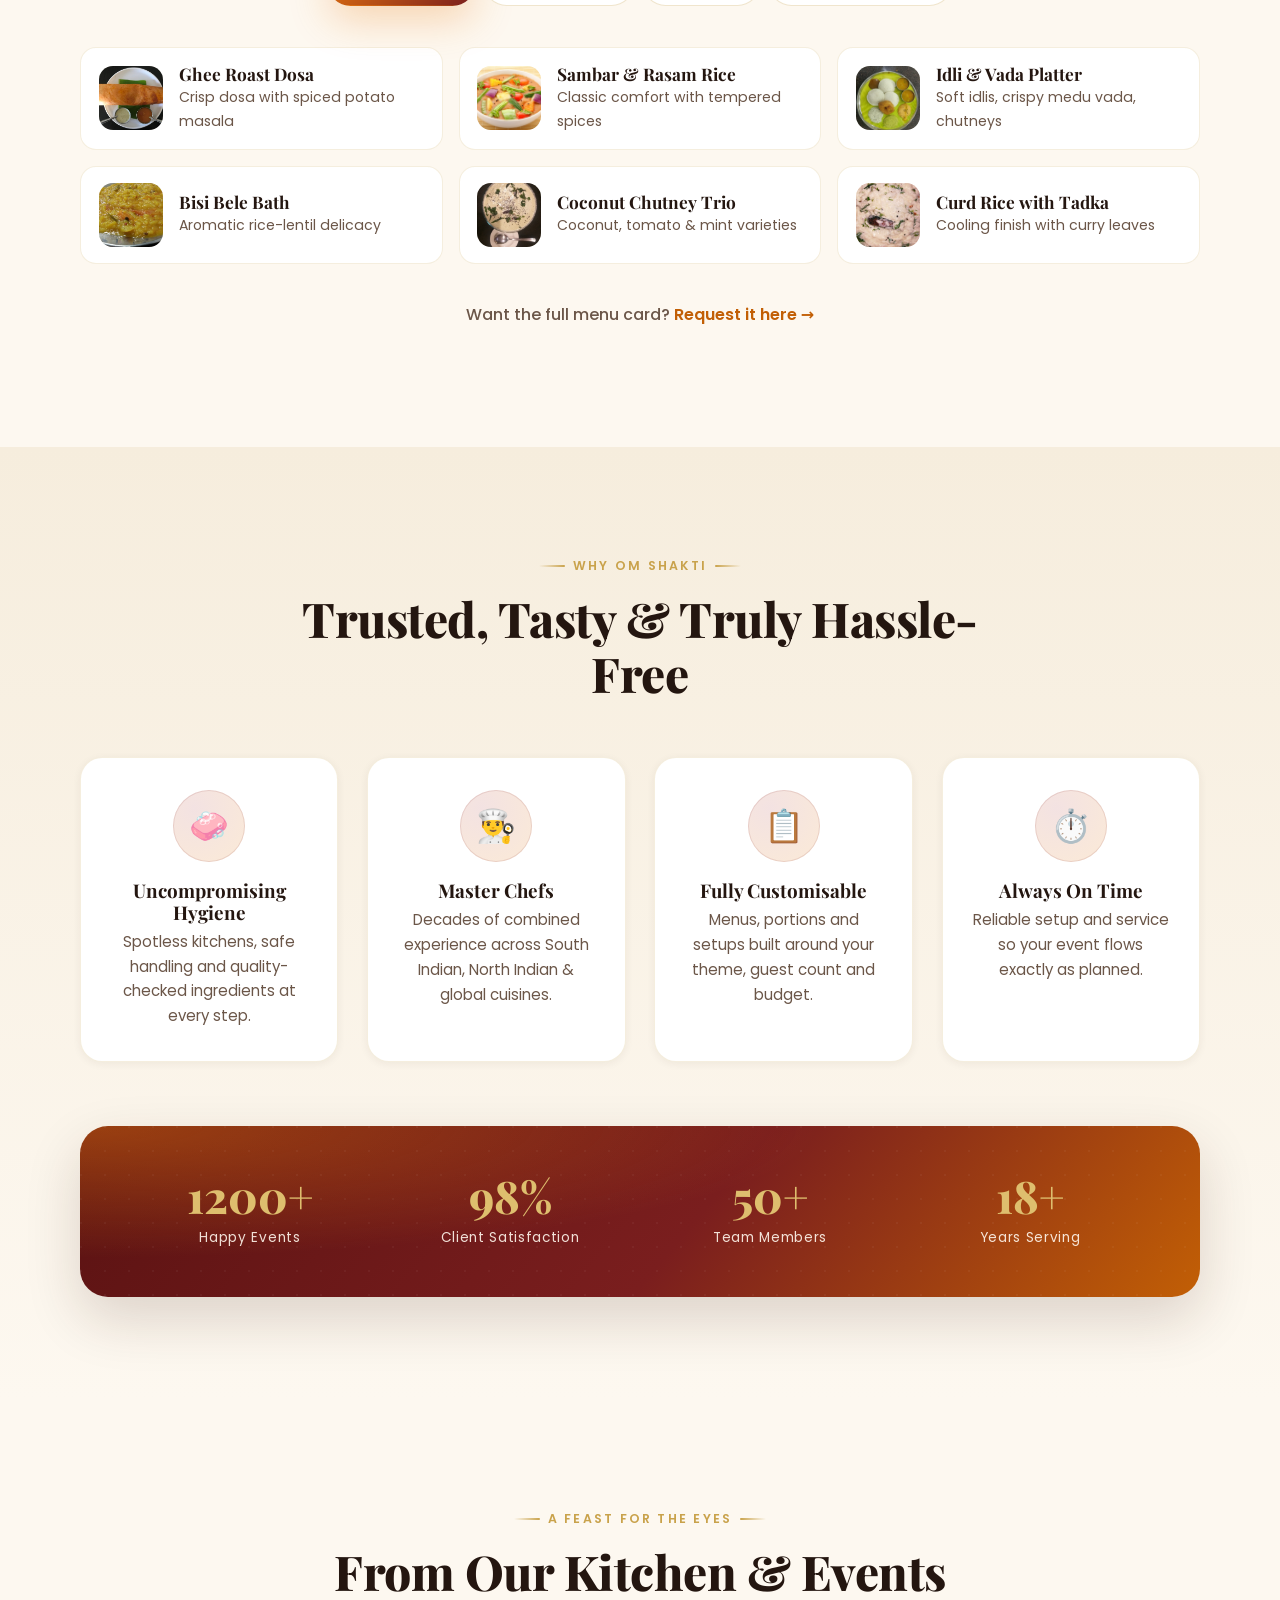
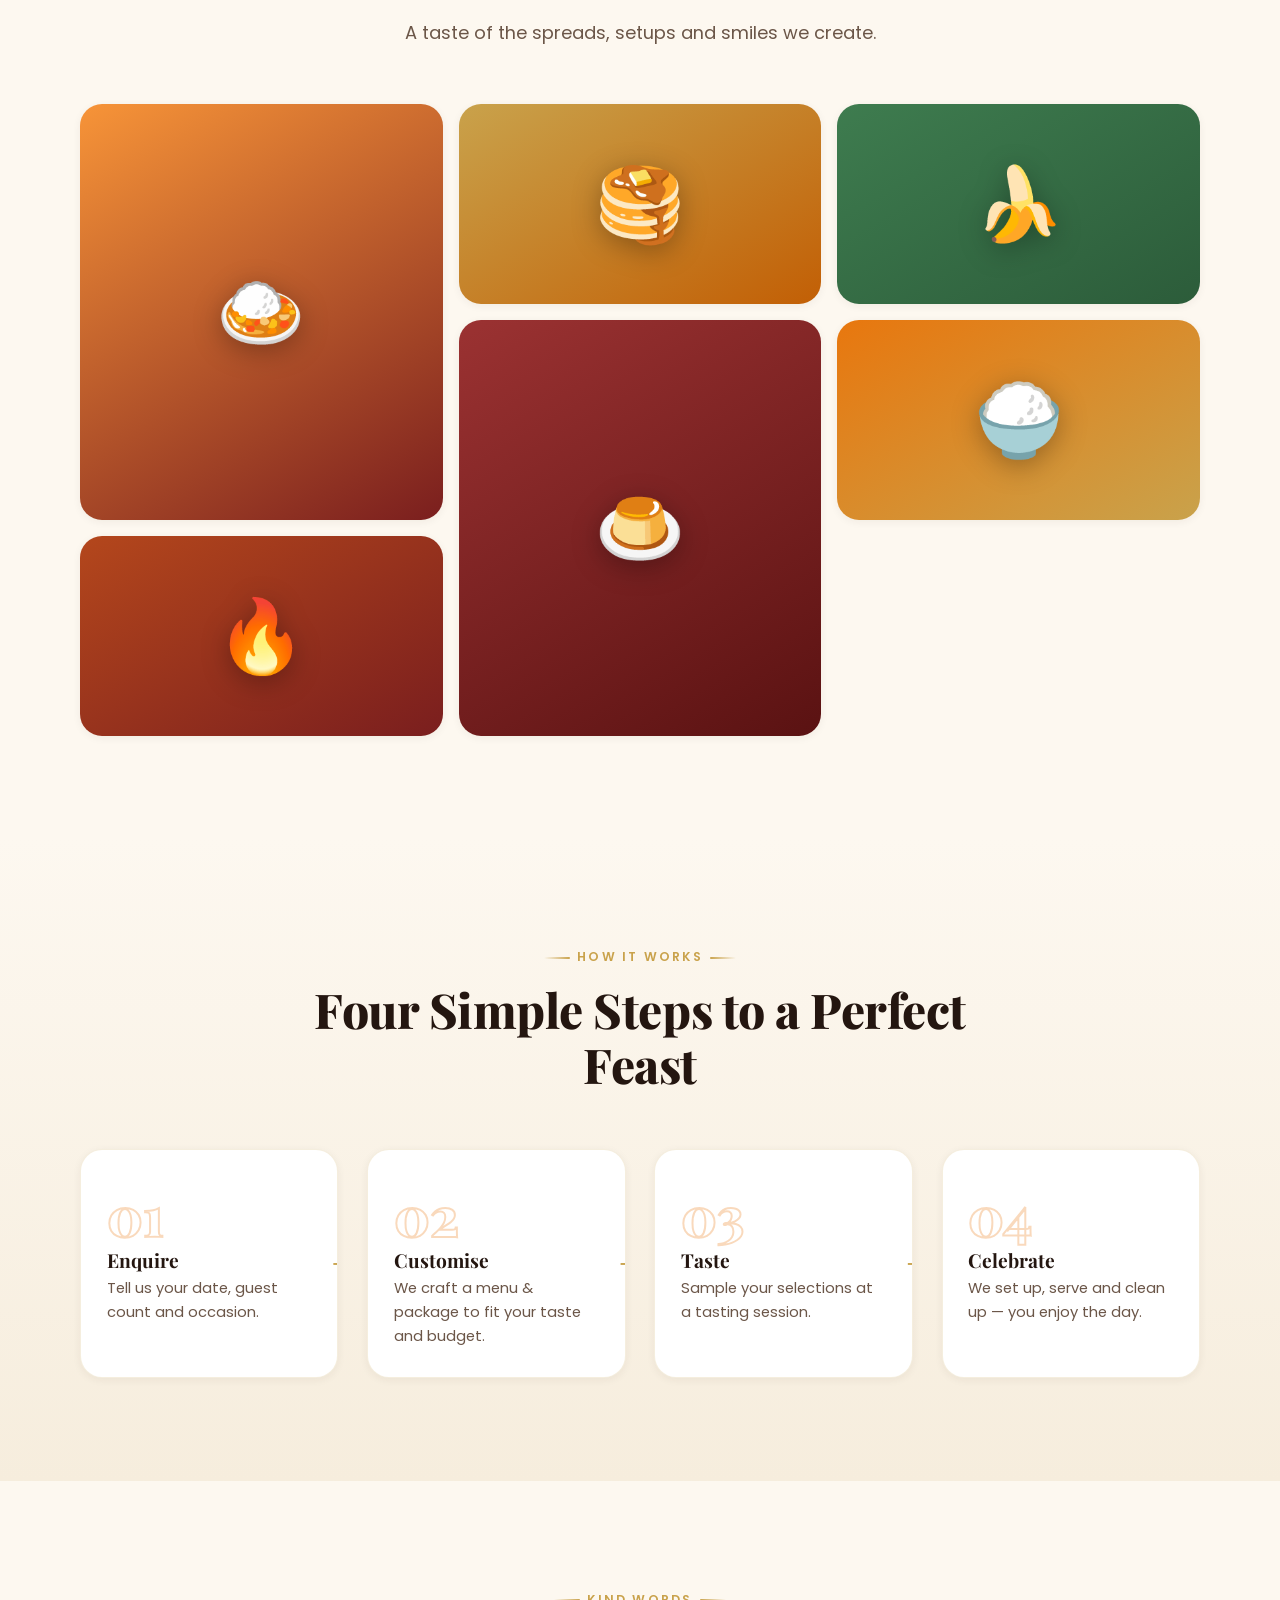
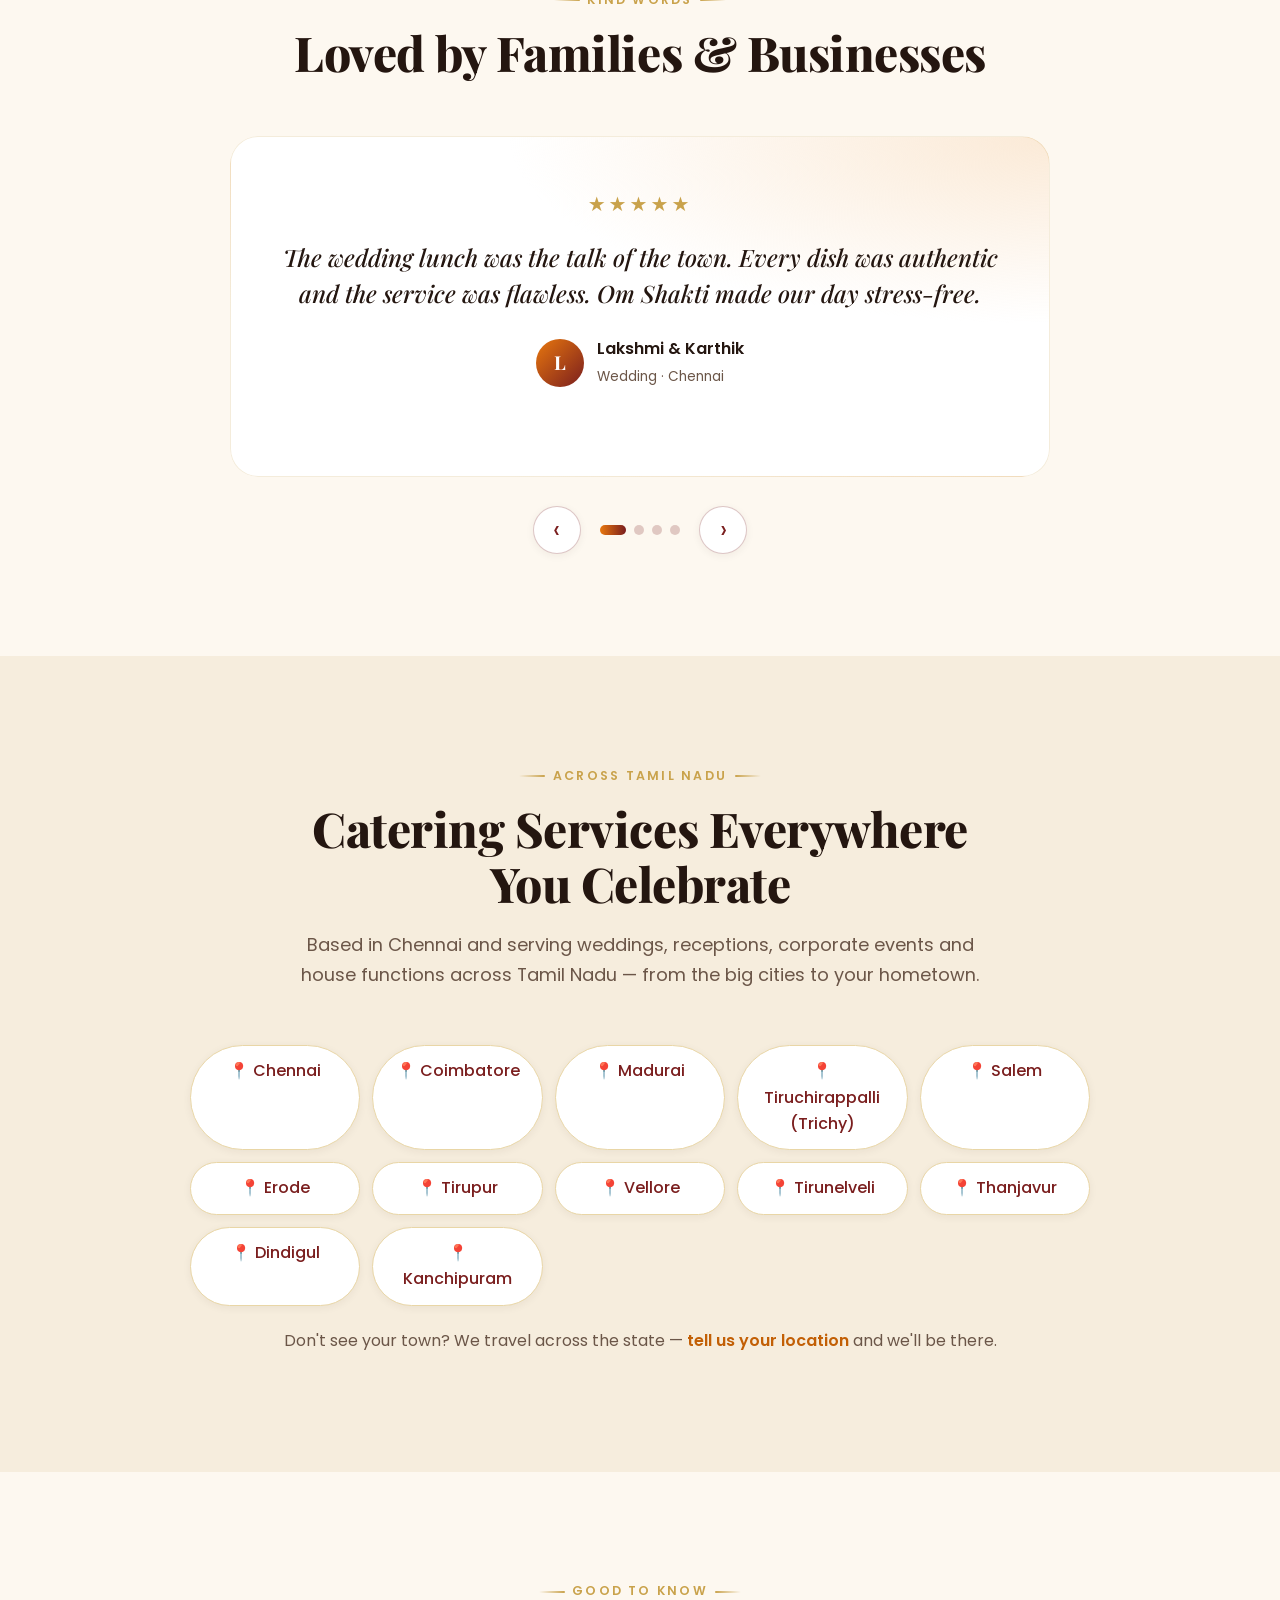
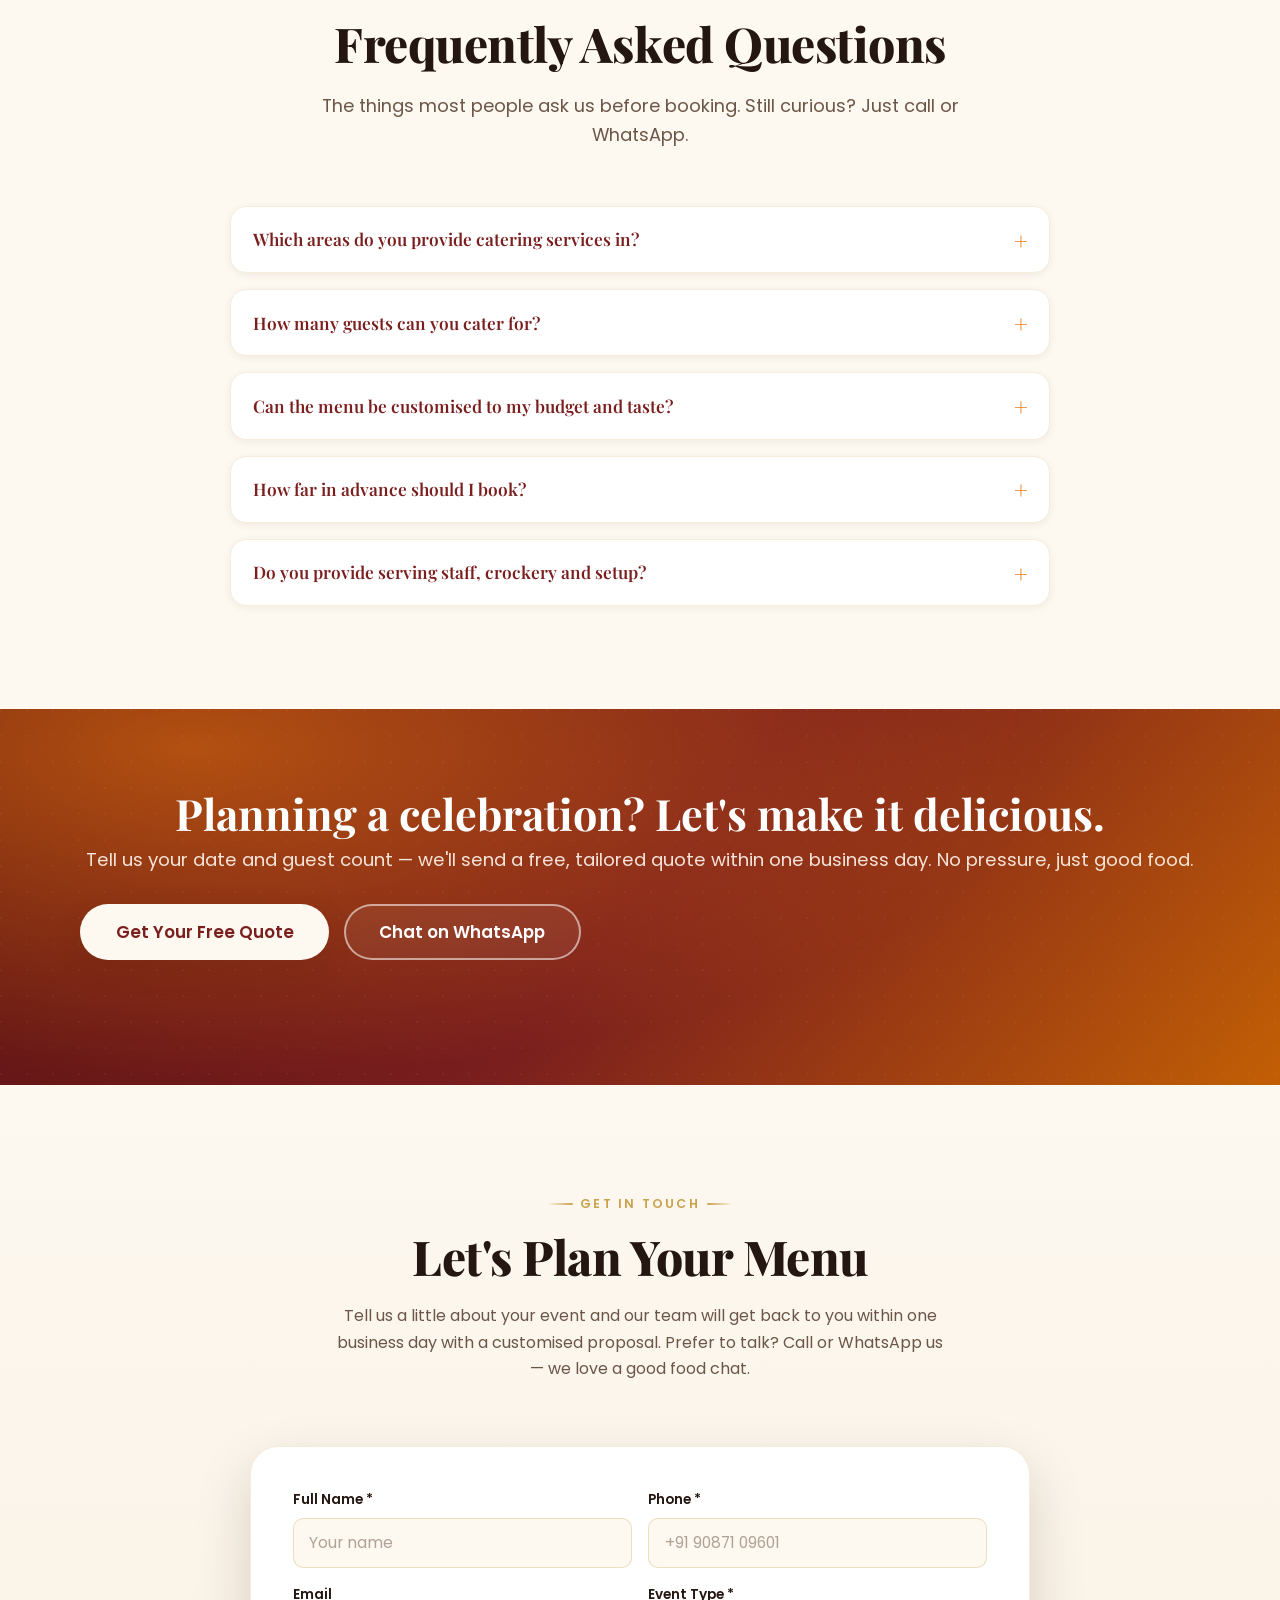
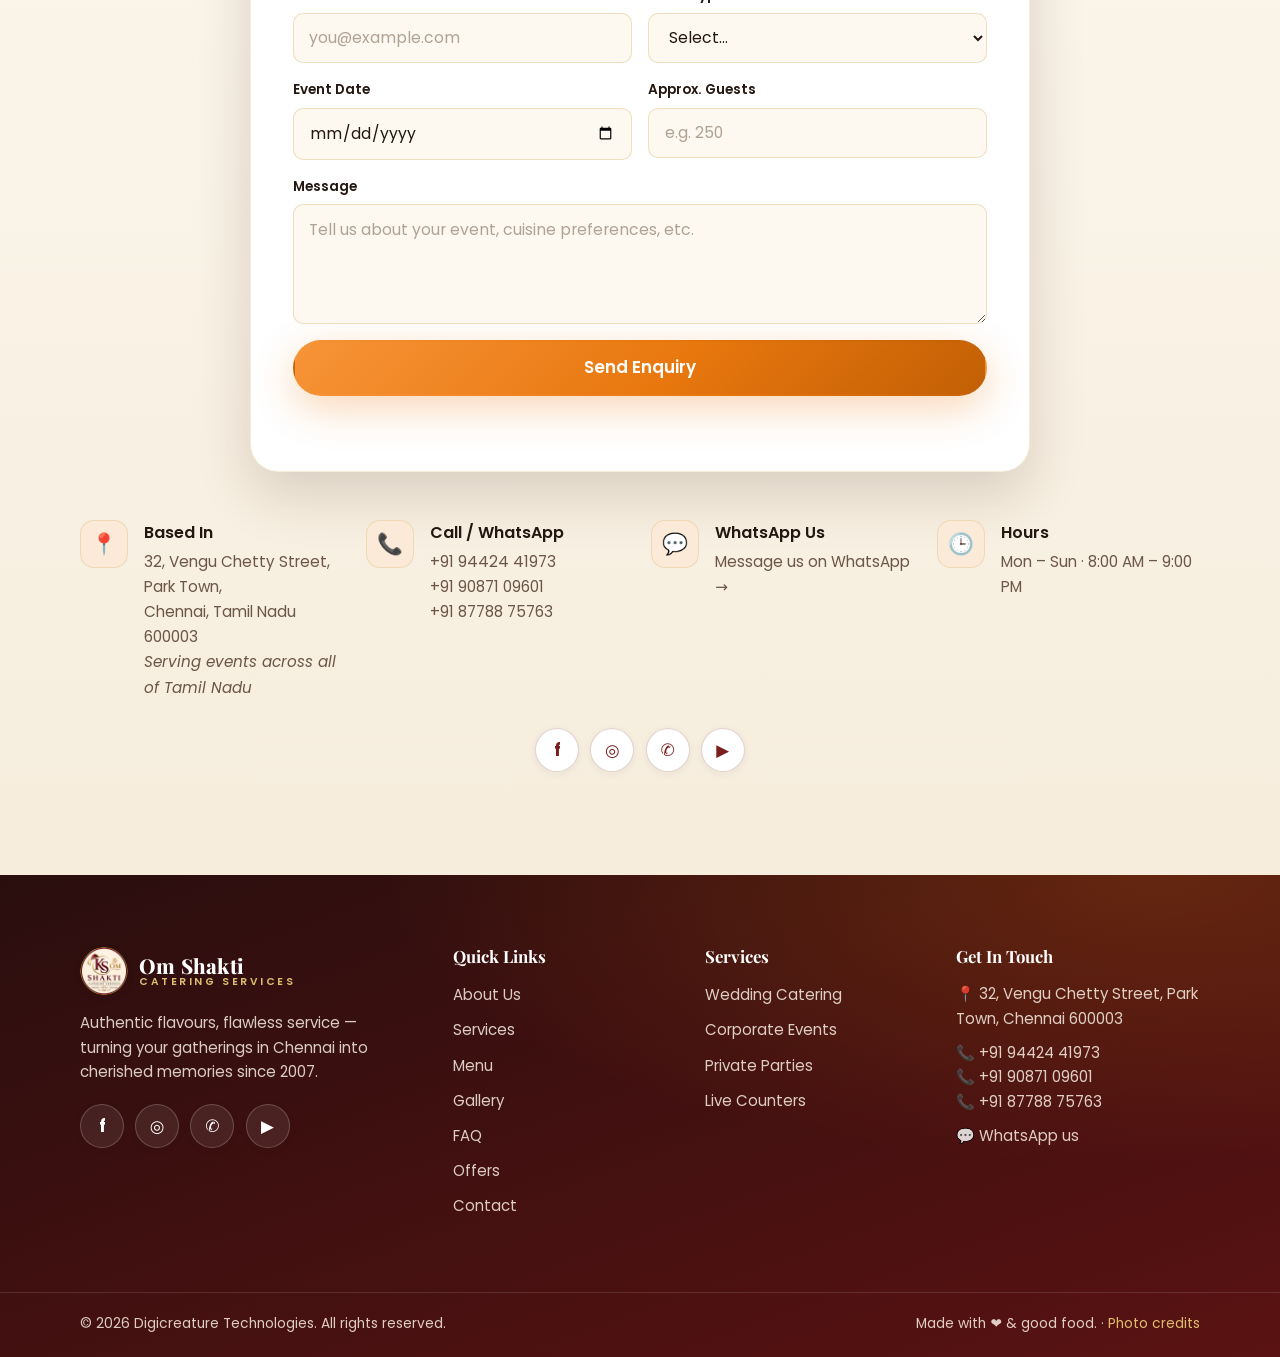
==== commit a34251c2: "Use real dish photos in Menu Highlights; put the enquiry form first in Contact Replaces the 24 emoji" ====
--- a/index.html
+++ b/index.html
@@ -220,7 +220,7 @@
             always on time. You host the celebration; we'll handle every single plate.
           </p>
           <div class="hero-actions">
-            <a href="#contact" class="btn btn-primary btn-lg">Plan Your Event</a>
+            <a href="#enquiry" class="btn btn-primary btn-lg">Plan Your Event</a>
             <a href="#menu" class="btn btn-ghost btn-lg">Explore the Menu</a>
           </div>
           <ul class="hero-stats">
@@ -332,42 +332,42 @@
         <div class="menu-panels">
           <div class="menu-panel is-active" data-panel="southindian" role="tabpanel">
             <ul class="menu-items">
-              <li class="menu-item"><span class="menu-item-icon">🥞</span><div><h4>Ghee Roast Dosa</h4><p>Crisp dosa with spiced potato masala</p></div></li>
-              <li class="menu-item"><span class="menu-item-icon">🍚</span><div><h4>Sambar &amp; Rasam Rice</h4><p>Classic comfort with tempered spices</p></div></li>
-              <li class="menu-item"><span class="menu-item-icon">🫓</span><div><h4>Idli &amp; Vada Platter</h4><p>Soft idlis, crispy medu vada, chutneys</p></div></li>
-              <li class="menu-item"><span class="menu-item-icon">🍛</span><div><h4>Bisi Bele Bath</h4><p>Aromatic rice-lentil delicacy</p></div></li>
-              <li class="menu-item"><span class="menu-item-icon">🥥</span><div><h4>Coconut Chutney Trio</h4><p>Coconut, tomato &amp; mint varieties</p></div></li>
-              <li class="menu-item"><span class="menu-item-icon">🌿</span><div><h4>Curd Rice with Tadka</h4><p>Cooling finish with curry leaves</p></div></li>
+              <li class="menu-item"><img class="menu-item-icon" src="assets/images/ghee-roast-dosa.jpg" alt="Ghee Roast Dosa" loading="lazy" width="64" height="64" /><div><h4>Ghee Roast Dosa</h4><p>Crisp dosa with spiced potato masala</p></div></li>
+              <li class="menu-item"><img class="menu-item-icon" src="assets/images/sambar-rasam-rice.jpg" alt="Sambar &amp; Rasam Rice" loading="lazy" width="64" height="64" /><div><h4>Sambar &amp; Rasam Rice</h4><p>Classic comfort with tempered spices</p></div></li>
+              <li class="menu-item"><img class="menu-item-icon" src="assets/images/idli-vada-platter.jpg" alt="Idli &amp; Vada Platter" loading="lazy" width="64" height="64" /><div><h4>Idli &amp; Vada Platter</h4><p>Soft idlis, crispy medu vada, chutneys</p></div></li>
+              <li class="menu-item"><img class="menu-item-icon" src="assets/images/bisi-bele-bath.jpg" alt="Bisi Bele Bath" loading="lazy" width="64" height="64" /><div><h4>Bisi Bele Bath</h4><p>Aromatic rice-lentil delicacy</p></div></li>
+              <li class="menu-item"><img class="menu-item-icon" src="assets/images/coconut-chutney-trio.jpg" alt="Coconut Chutney Trio" loading="lazy" width="64" height="64" /><div><h4>Coconut Chutney Trio</h4><p>Coconut, tomato &amp; mint varieties</p></div></li>
+              <li class="menu-item"><img class="menu-item-icon" src="assets/images/curd-rice-tadka.jpg" alt="Curd Rice with Tadka" loading="lazy" width="64" height="64" /><div><h4>Curd Rice with Tadka</h4><p>Cooling finish with curry leaves</p></div></li>
             </ul>
           </div>
           <div class="menu-panel" data-panel="veg" role="tabpanel" hidden>
             <ul class="menu-items">
-              <li class="menu-item"><span class="menu-item-icon">🍚</span><div><h4>Vegetable Biryani</h4><p>Fragrant basmati, garden vegetables</p></div></li>
-              <li class="menu-item"><span class="menu-item-icon">🧆</span><div><h4>Paneer Butter Masala</h4><p>Rich, creamy tomato gravy</p></div></li>
-              <li class="menu-item"><span class="menu-item-icon">🫓</span><div><h4>Assorted Indian Breads</h4><p>Naan, roti, poori — hot &amp; fresh</p></div></li>
-              <li class="menu-item"><span class="menu-item-icon">🥗</span><div><h4>Kosambari &amp; Salads</h4><p>Fresh lentil &amp; seasonal salads</p></div></li>
-              <li class="menu-item"><span class="menu-item-icon">🍲</span><div><h4>Mixed Veg Kurma</h4><p>Coconut-based aromatic curry</p></div></li>
-              <li class="menu-item"><span class="menu-item-icon">🌽</span><div><h4>Live Chaat Counter</h4><p>Pani puri, bhel &amp; sev puri</p></div></li>
+              <li class="menu-item"><img class="menu-item-icon" src="assets/images/vegetable-biryani.jpg" alt="Vegetable Biryani" loading="lazy" width="64" height="64" /><div><h4>Vegetable Biryani</h4><p>Fragrant basmati, garden vegetables</p></div></li>
+              <li class="menu-item"><img class="menu-item-icon" src="assets/images/paneer-butter-masala.jpg" alt="Paneer Butter Masala" loading="lazy" width="64" height="64" /><div><h4>Paneer Butter Masala</h4><p>Rich, creamy tomato gravy</p></div></li>
+              <li class="menu-item"><img class="menu-item-icon" src="assets/images/assorted-indian-breads.jpg" alt="Assorted Indian Breads" loading="lazy" width="64" height="64" /><div><h4>Assorted Indian Breads</h4><p>Naan, roti, poori — hot &amp; fresh</p></div></li>
+              <li class="menu-item"><img class="menu-item-icon" src="assets/images/kosambari-salads.jpg" alt="Kosambari &amp; Salads" loading="lazy" width="64" height="64" /><div><h4>Kosambari &amp; Salads</h4><p>Fresh lentil &amp; seasonal salads</p></div></li>
+              <li class="menu-item"><img class="menu-item-icon" src="assets/images/mixed-veg-kurma.jpg" alt="Mixed Veg Kurma" loading="lazy" width="64" height="64" /><div><h4>Mixed Veg Kurma</h4><p>Coconut-based aromatic curry</p></div></li>
+              <li class="menu-item"><img class="menu-item-icon" src="assets/images/live-chaat-counter.jpg" alt="Live Chaat Counter" loading="lazy" width="64" height="64" /><div><h4>Live Chaat Counter</h4><p>Pani puri, bhel &amp; sev puri</p></div></li>
             </ul>
           </div>
           <div class="menu-panel" data-panel="nonveg" role="tabpanel" hidden>
             <ul class="menu-items">
-              <li class="menu-item"><span class="menu-item-icon">🍗</span><div><h4>Chicken Biryani</h4><p>Dum-cooked, aromatic &amp; tender</p></div></li>
-              <li class="menu-item"><span class="menu-item-icon">🐐</span><div><h4>Mutton Chukka</h4><p>Peppery dry-roast Chettinad style</p></div></li>
-              <li class="menu-item"><span class="menu-item-icon">🍤</span><div><h4>Prawn Masala</h4><p>Coastal-spiced coconut gravy</p></div></li>
-              <li class="menu-item"><span class="menu-item-icon">🥚</span><div><h4>Egg Kalakki</h4><p>Street-style soft scramble</p></div></li>
-              <li class="menu-item"><span class="menu-item-icon">🔥</span><div><h4>Tandoori Grill Counter</h4><p>Chicken tikka, kebabs, live grill</p></div></li>
-              <li class="menu-item"><span class="menu-item-icon">🐟</span><div><h4>Fish Fry</h4><p>Crisp, marinated coastal fry</p></div></li>
+              <li class="menu-item"><img class="menu-item-icon" src="assets/images/chicken-biryani.jpg" alt="Chicken Biryani" loading="lazy" width="64" height="64" /><div><h4>Chicken Biryani</h4><p>Dum-cooked, aromatic &amp; tender</p></div></li>
+              <li class="menu-item"><img class="menu-item-icon" src="assets/images/mutton-chukka.jpg" alt="Mutton Chukka" loading="lazy" width="64" height="64" /><div><h4>Mutton Chukka</h4><p>Peppery dry-roast Chettinad style</p></div></li>
+              <li class="menu-item"><img class="menu-item-icon" src="assets/images/prawn-masala.jpg" alt="Prawn Masala" loading="lazy" width="64" height="64" /><div><h4>Prawn Masala</h4><p>Coastal-spiced coconut gravy</p></div></li>
+              <li class="menu-item"><img class="menu-item-icon" src="assets/images/egg-kalakki.jpg" alt="Egg Kalakki" loading="lazy" width="64" height="64" /><div><h4>Egg Kalakki</h4><p>Street-style soft scramble</p></div></li>
+              <li class="menu-item"><img class="menu-item-icon" src="assets/images/tandoori-grill-counter.jpg" alt="Tandoori Grill Counter" loading="lazy" width="64" height="64" /><div><h4>Tandoori Grill Counter</h4><p>Chicken tikka, kebabs, live grill</p></div></li>
+              <li class="menu-item"><img class="menu-item-icon" src="assets/images/fish-fry.jpg" alt="Fish Fry" loading="lazy" width="64" height="64" /><div><h4>Fish Fry</h4><p>Crisp, marinated coastal fry</p></div></li>
             </ul>
           </div>
           <div class="menu-panel" data-panel="sweets" role="tabpanel" hidden>
             <ul class="menu-items">
-              <li class="menu-item"><span class="menu-item-icon">🍮</span><div><h4>Semiya Payasam</h4><p>Vermicelli kheer with cashew &amp; ghee</p></div></li>
-              <li class="menu-item"><span class="menu-item-icon">🟠</span><div><h4>Mysore Pak</h4><p>Melt-in-mouth ghee classic</p></div></li>
-              <li class="menu-item"><span class="menu-item-icon">🟤</span><div><h4>Gulab Jamun</h4><p>Warm, syrup-soaked delight</p></div></li>
-              <li class="menu-item"><span class="menu-item-icon">🍧</span><div><h4>Live Ice-Cream Bar</h4><p>Kulfi &amp; seasonal scoops</p></div></li>
-              <li class="menu-item"><span class="menu-item-icon">🥟</span><div><h4>Hot Bajji &amp; Bonda</h4><p>Evening snack counter</p></div></li>
-              <li class="menu-item"><span class="menu-item-icon">☕</span><div><h4>Filter Coffee &amp; Tea</h4><p>Freshly brewed, authentic</p></div></li>
+              <li class="menu-item"><img class="menu-item-icon" src="assets/images/semiya-payasam.jpg" alt="Semiya Payasam" loading="lazy" width="64" height="64" /><div><h4>Semiya Payasam</h4><p>Vermicelli kheer with cashew &amp; ghee</p></div></li>
+              <li class="menu-item"><img class="menu-item-icon" src="assets/images/mysore-pak.jpg" alt="Mysore Pak" loading="lazy" width="64" height="64" /><div><h4>Mysore Pak</h4><p>Melt-in-mouth ghee classic</p></div></li>
+              <li class="menu-item"><img class="menu-item-icon" src="assets/images/gulab-jamun.jpg" alt="Gulab Jamun" loading="lazy" width="64" height="64" /><div><h4>Gulab Jamun</h4><p>Warm, syrup-soaked delight</p></div></li>
+              <li class="menu-item"><img class="menu-item-icon" src="assets/images/live-icecream-bar.jpg" alt="Live Ice-Cream Bar" loading="lazy" width="64" height="64" /><div><h4>Live Ice-Cream Bar</h4><p>Kulfi &amp; seasonal scoops</p></div></li>
+              <li class="menu-item"><img class="menu-item-icon" src="assets/images/hot-bajji-bonda.jpg" alt="Hot Bajji &amp; Bonda" loading="lazy" width="64" height="64" /><div><h4>Hot Bajji &amp; Bonda</h4><p>Evening snack counter</p></div></li>
+              <li class="menu-item"><img class="menu-item-icon" src="assets/images/filter-coffee-tea.jpg" alt="Filter Coffee &amp; Tea" loading="lazy" width="64" height="64" /><div><h4>Filter Coffee &amp; Tea</h4><p>Freshly brewed, authentic</p></div></li>
             </ul>
           </div>
         </div>
@@ -550,28 +550,14 @@
 
     <!-- ===================== CONTACT ===================== -->
     <section class="section contact" id="contact">
-      <div class="container contact-grid">
-        <div class="contact-info reveal">
+      <div class="container contact-stack">
+        <div class="contact-intro reveal">
           <span class="eyebrow">Get In Touch</span>
           <h2 class="section-title">Let's Plan Your Menu</h2>
           <p>Tell us a little about your event and our team will get back to you within one business day with a customised proposal. Prefer to talk? Call or WhatsApp us — we love a good food chat.</p>
-
-          <ul class="contact-list">
-            <li><span class="contact-ic">📍</span><div><strong>Based In</strong><p>32, Vengu Chetty Street, Park Town,<br />Chennai, Tamil Nadu 600003<br /><em>Serving events across all of Tamil Nadu</em></p></div></li>
-            <li><span class="contact-ic">📞</span><div><strong>Call / WhatsApp</strong><p><a href="tel:+919442441973">+91 94424 41973</a><br /><a href="tel:+919087109601">+91 90871 09601</a><br /><a href="tel:+918778875763">+91 87788 75763</a></p></div></li>
-            <li><span class="contact-ic">💬</span><div><strong>WhatsApp Us</strong><p><a href="https://wa.me/message/XDDBKSHT3CEVF1" target="_blank" rel="noopener">Message us on WhatsApp →</a></p></div></li>
-            <li><span class="contact-ic">🕒</span><div><strong>Hours</strong><p>Mon – Sun · 8:00 AM – 9:00 PM</p></div></li>
-          </ul>
-
-          <div class="contact-socials">
-            <a href="#" aria-label="Facebook" class="social">f</a>
-            <a href="#" aria-label="Instagram" class="social">◎</a>
-            <a href="https://wa.me/message/XDDBKSHT3CEVF1" aria-label="WhatsApp" class="social" target="_blank" rel="noopener">✆</a>
-            <a href="#" aria-label="YouTube" class="social">▶</a>
-          </div>
-        </div>
-
-        <div class="contact-form-wrap reveal">
+        </div>
+
+        <div class="contact-form-wrap reveal" id="enquiry">
           <form class="contact-form" id="enquiryForm" novalidate>
             <div class="form-row">
               <div class="form-group">
@@ -618,6 +604,22 @@
             <p class="form-status" id="formStatus" role="status" aria-live="polite"></p>
           </form>
         </div>
+
+        <div class="contact-info reveal">
+          <ul class="contact-list">
+            <li><span class="contact-ic">📍</span><div><strong>Based In</strong><p>32, Vengu Chetty Street, Park Town,<br />Chennai, Tamil Nadu 600003<br /><em>Serving events across all of Tamil Nadu</em></p></div></li>
+            <li><span class="contact-ic">📞</span><div><strong>Call / WhatsApp</strong><p><a href="tel:+919442441973">+91 94424 41973</a><br /><a href="tel:+919087109601">+91 90871 09601</a><br /><a href="tel:+918778875763">+91 87788 75763</a></p></div></li>
+            <li><span class="contact-ic">💬</span><div><strong>WhatsApp Us</strong><p><a href="https://wa.me/message/XDDBKSHT3CEVF1" target="_blank" rel="noopener">Message us on WhatsApp →</a></p></div></li>
+            <li><span class="contact-ic">🕒</span><div><strong>Hours</strong><p>Mon – Sun · 8:00 AM – 9:00 PM</p></div></li>
+          </ul>
+
+          <div class="contact-socials">
+            <a href="#" aria-label="Facebook" class="social">f</a>
+            <a href="#" aria-label="Instagram" class="social">◎</a>
+            <a href="https://wa.me/message/XDDBKSHT3CEVF1" aria-label="WhatsApp" class="social" target="_blank" rel="noopener">✆</a>
+            <a href="#" aria-label="YouTube" class="social">▶</a>
+          </div>
+        </div>
       </div>
     </section>
   </main>
@@ -674,7 +676,7 @@
     <div class="footer-bottom">
       <div class="container footer-bottom-inner">
         <p>© <span id="year">2026</span> Digicreature Technologies. All rights reserved.</p>
-        <p>Made with ❤️ &amp; good food.</p>
+        <p>Made with ❤️ &amp; good food. · <a href="credits.html">Photo credits</a></p>
       </div>
     </div>
   </footer>
--- a/css/styles.css
+++ b/css/styles.css
@@ -708,14 +708,12 @@
 }
 .menu-item-icon {
   flex-shrink: 0;
-  width: 52px;
-  height: 52px;
+  width: 64px;
+  height: 64px;
   border-radius: 14px;
-  display: flex;
-  align-items: center;
-  justify-content: center;
-  font-size: 1.55rem;
+  object-fit: cover;
   background: var(--gold-tint);
+  box-shadow: inset 0 0 0 1px rgba(201, 162, 75, 0.25);
 }
 .menu-item h4 { font-size: 1.08rem; margin: 0 0 0.15rem; }
 .menu-item p { margin: 0; font-size: 0.88rem; color: var(--brown); }
@@ -1052,18 +1050,27 @@
 
 /* -------------------- Contact -------------------- */
 .contact { background: linear-gradient(180deg, var(--cream), var(--cream-deep)); }
-.contact-grid {
+.contact-stack {
   display: grid;
-  grid-template-columns: 1fr 1.15fr;
-  gap: clamp(2rem, 5vw, 4rem);
-  align-items: start;
-}
-.contact-info p { color: var(--brown); }
+  gap: clamp(2rem, 4vw, 3rem);
+}
+.contact-intro {
+  text-align: center;
+  max-width: 62ch;
+  margin: 0 auto;
+}
+.contact-intro p { color: var(--brown); }
+.contact-stack .contact-form-wrap {
+  width: min(100%, 780px);
+  margin: 0 auto;
+}
+.contact-stack .contact-socials { justify-content: center; }
 
 .contact-list {
   display: grid;
-  gap: 1.2rem;
-  margin: 1.8rem 0 2rem;
+  grid-template-columns: repeat(auto-fit, minmax(230px, 1fr));
+  gap: 1.4rem;
+  margin: 0 0 1.8rem;
 }
 .contact-list li {
   display: flex;
@@ -1230,6 +1237,8 @@
   font-size: 0.86rem;
 }
 .footer-bottom-inner p { margin: 0; }
+.footer-bottom-inner a { color: var(--gold-light); }
+.footer-bottom-inner a:hover { color: #fff; }
 
 /* -------------------- Back to Top -------------------- */
 .back-to-top {
@@ -1331,7 +1340,7 @@
 @media (max-width: 900px) {
   .about-grid { grid-template-columns: 1fr; gap: 3.5rem; }
   .about-media { max-width: 460px; margin-inline: auto; width: 100%; }
-  .contact-grid { grid-template-columns: 1fr; }
+  .contact-list { grid-template-columns: 1fr; }
   .process-grid { grid-template-columns: repeat(2, 1fr); }
   .process-step:not(:last-child)::after { display: none; }
   .stats-band { grid-template-columns: repeat(2, 1fr); gap: 1.6rem; }
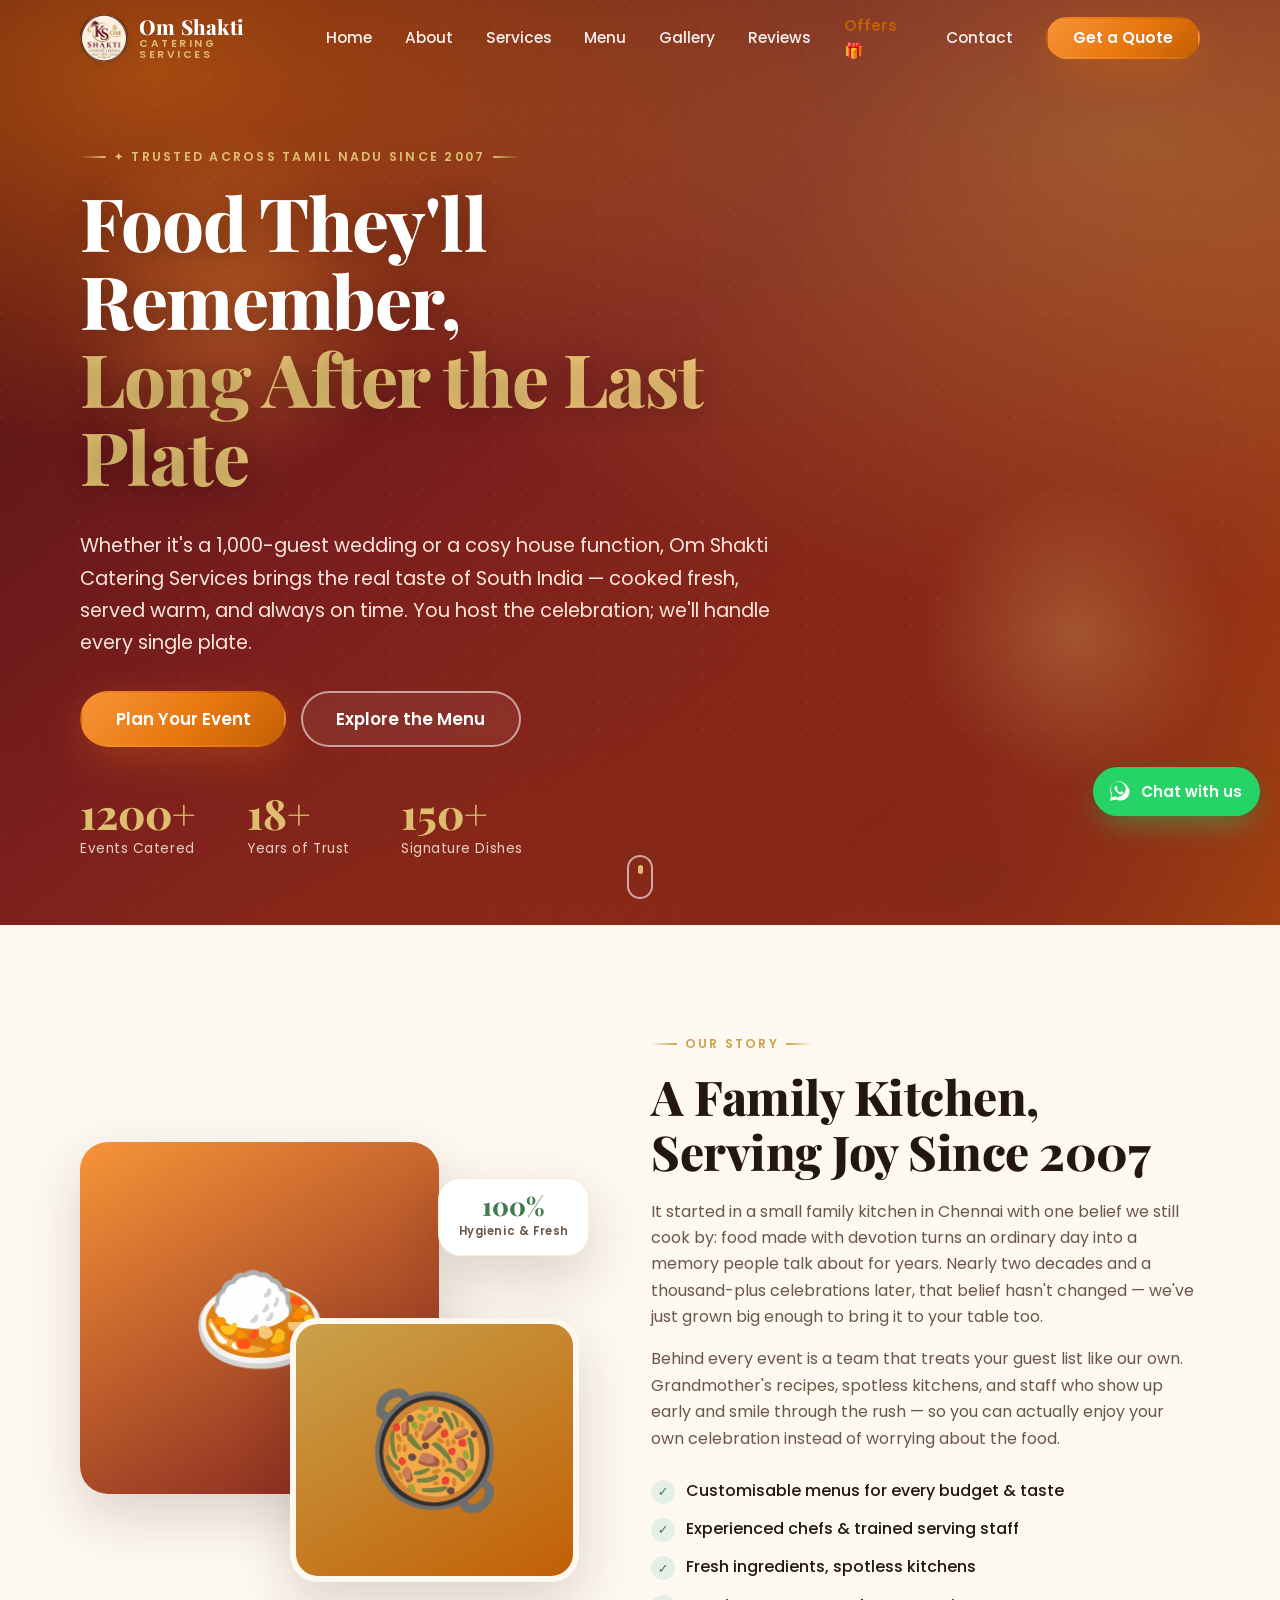
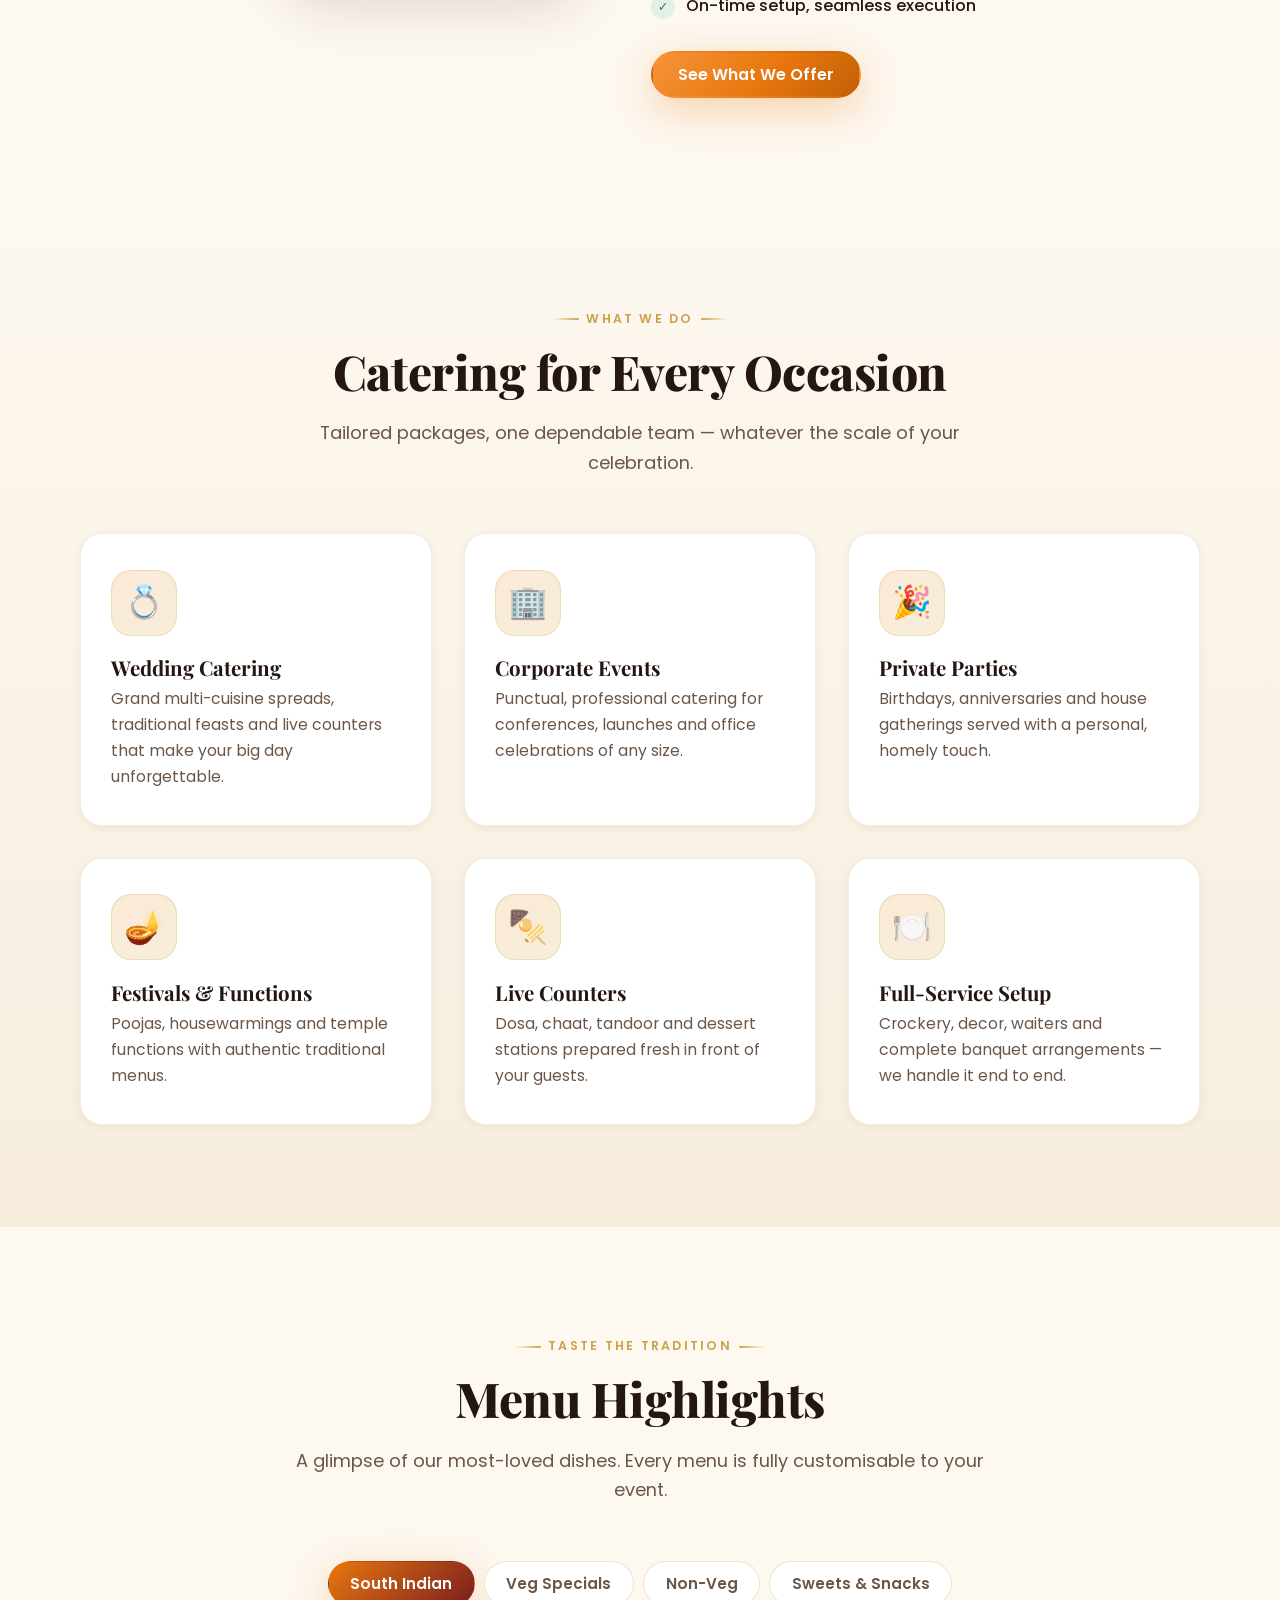
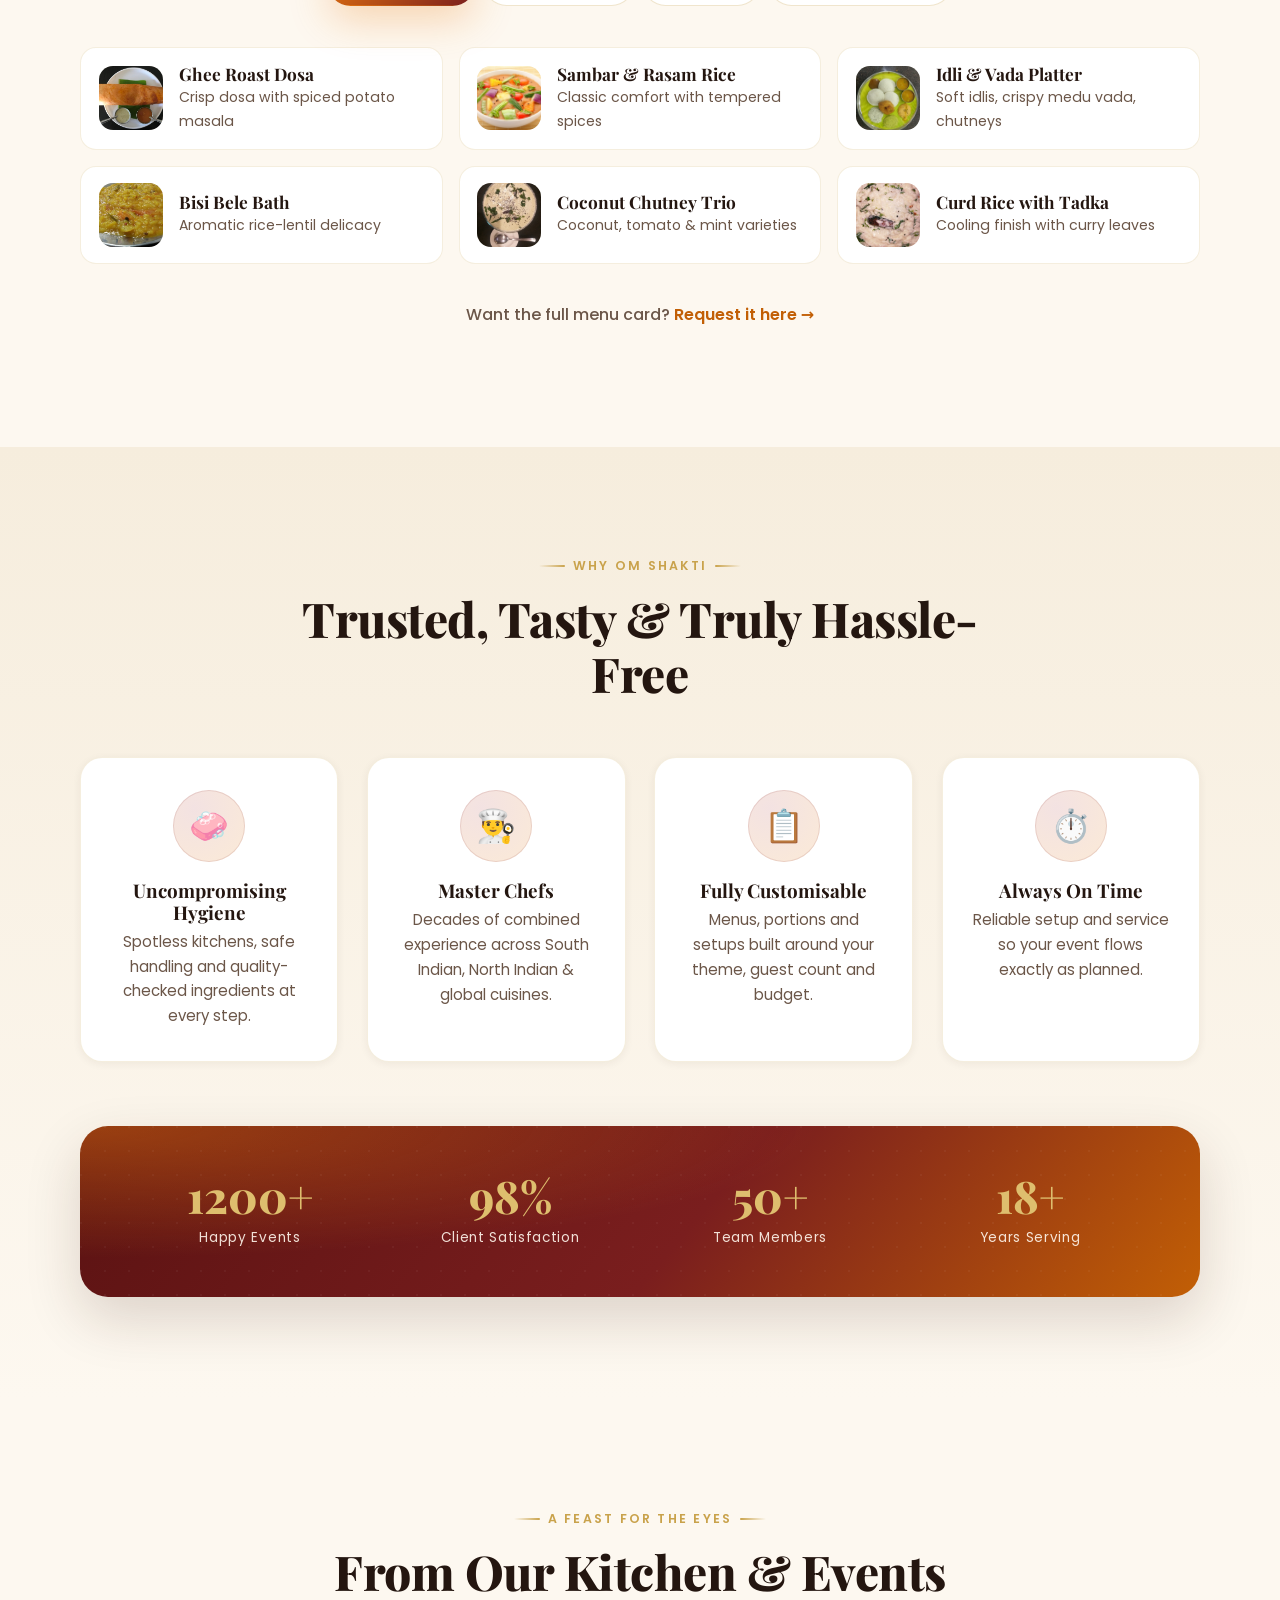
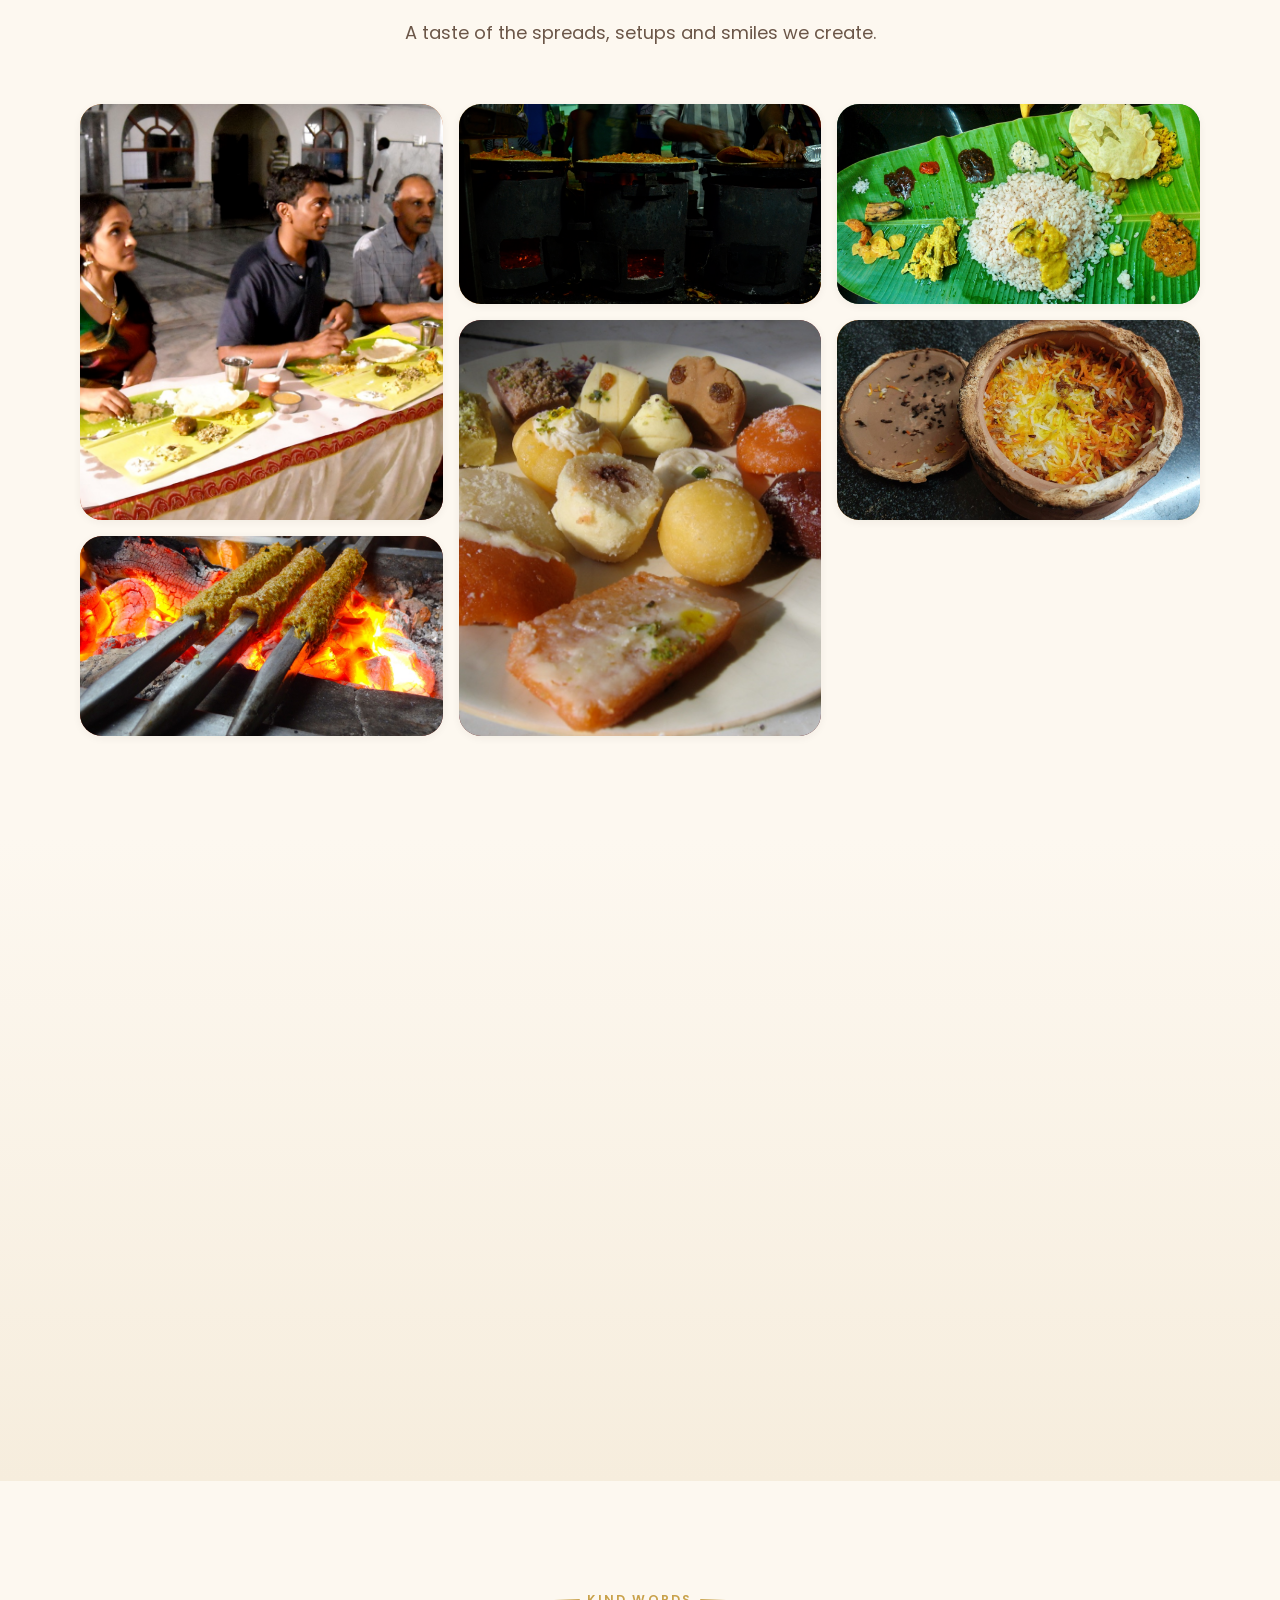
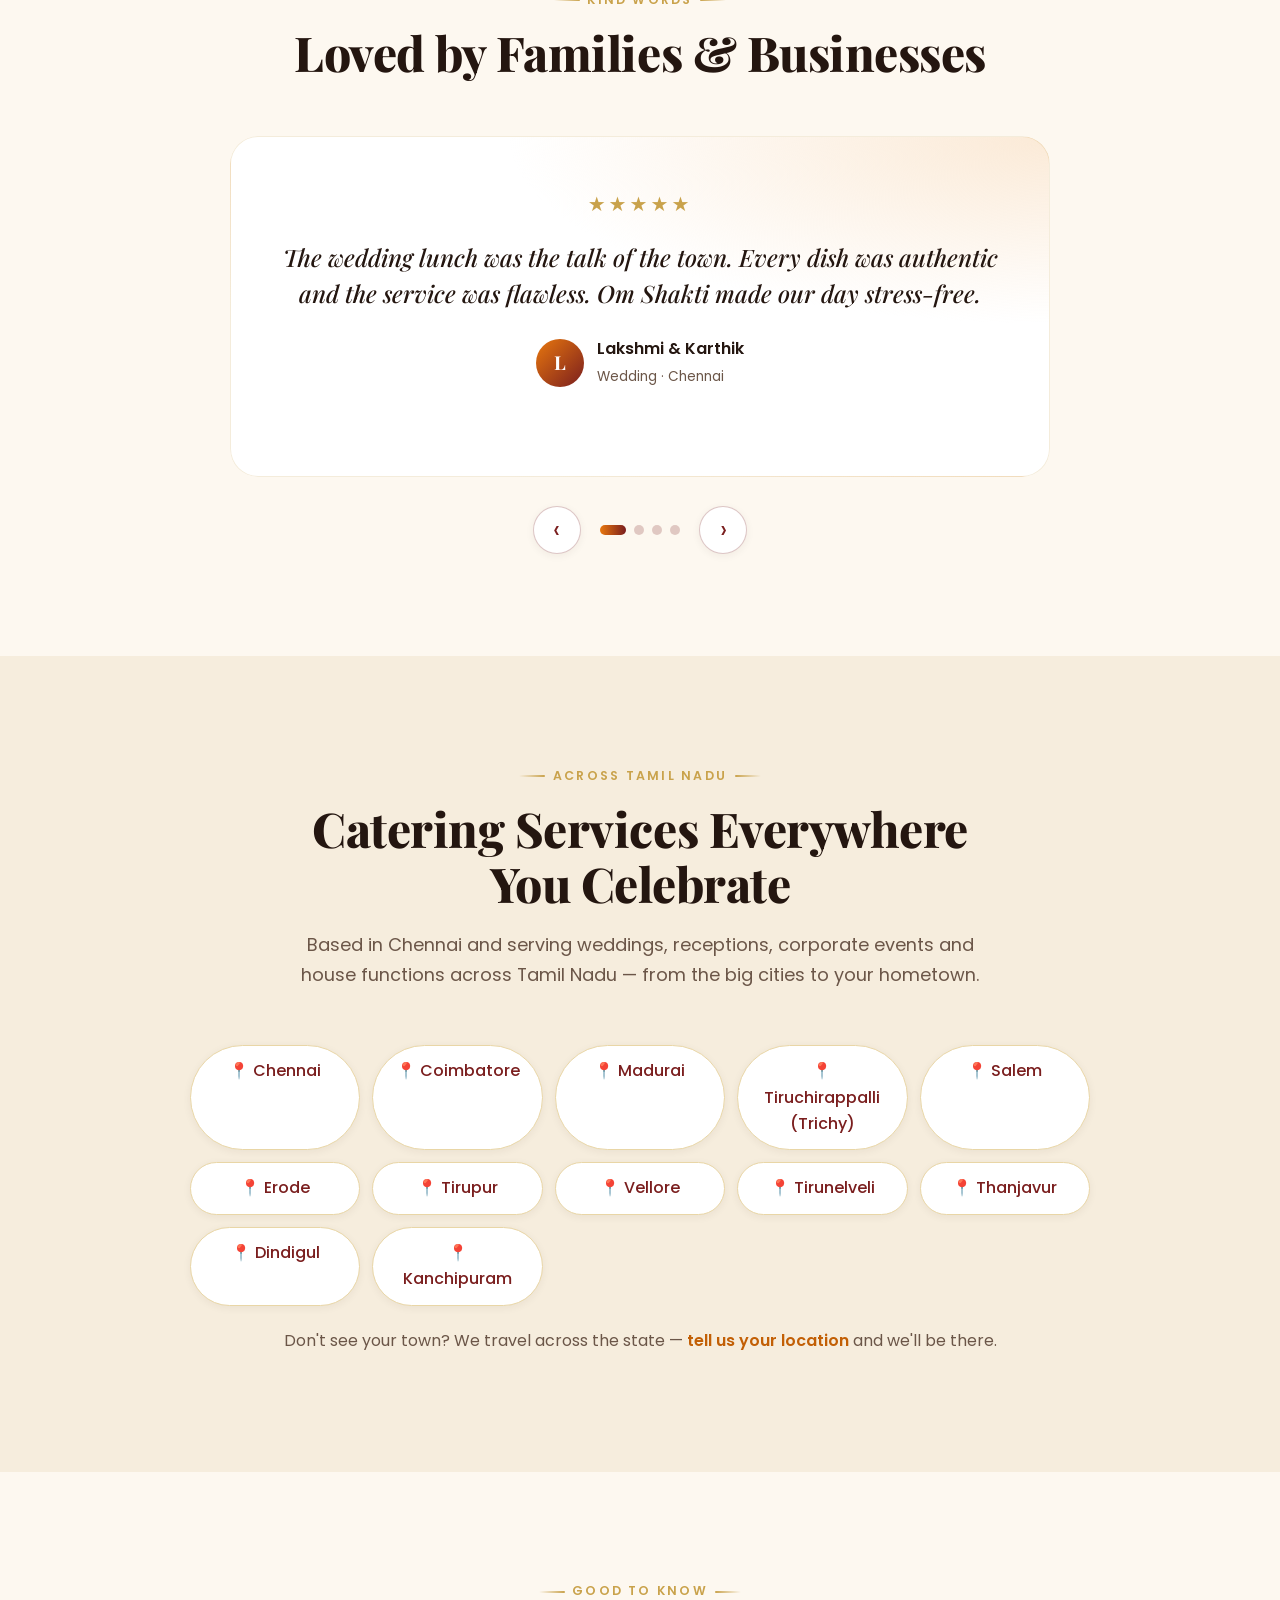
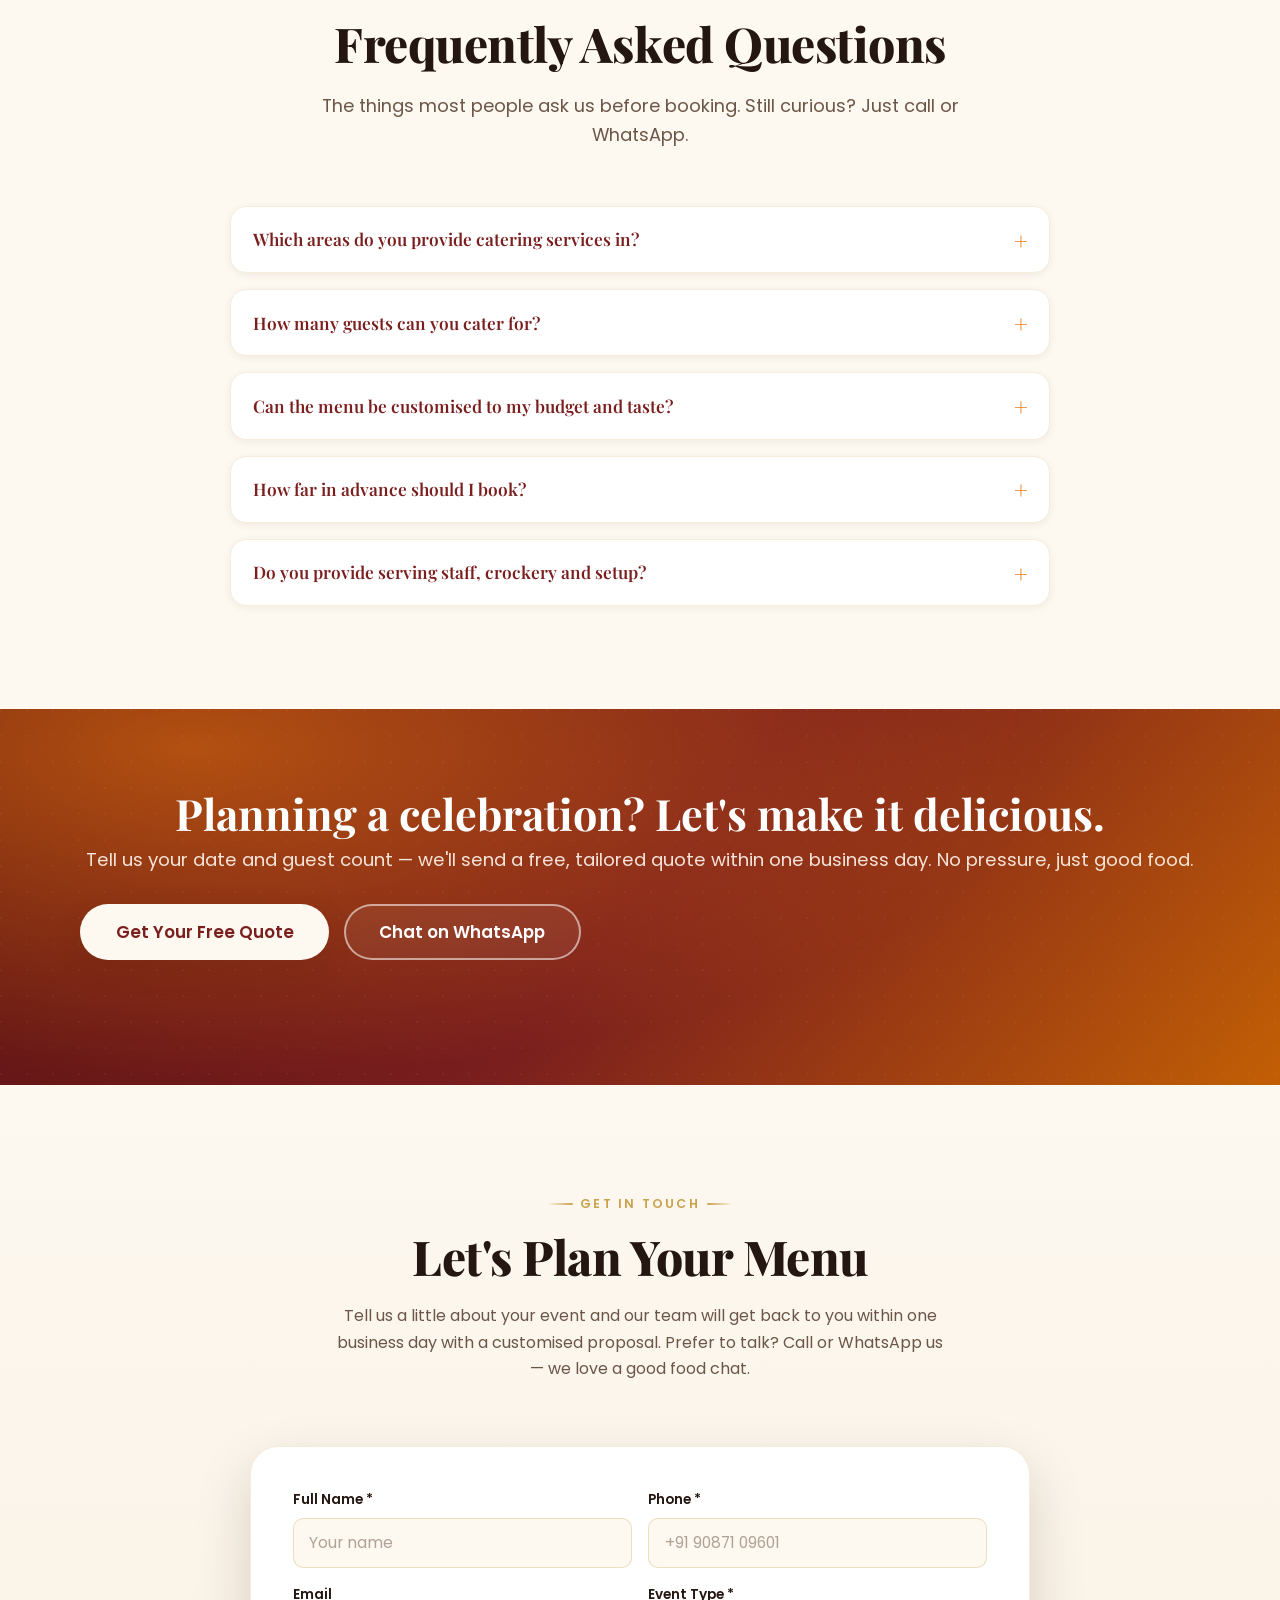
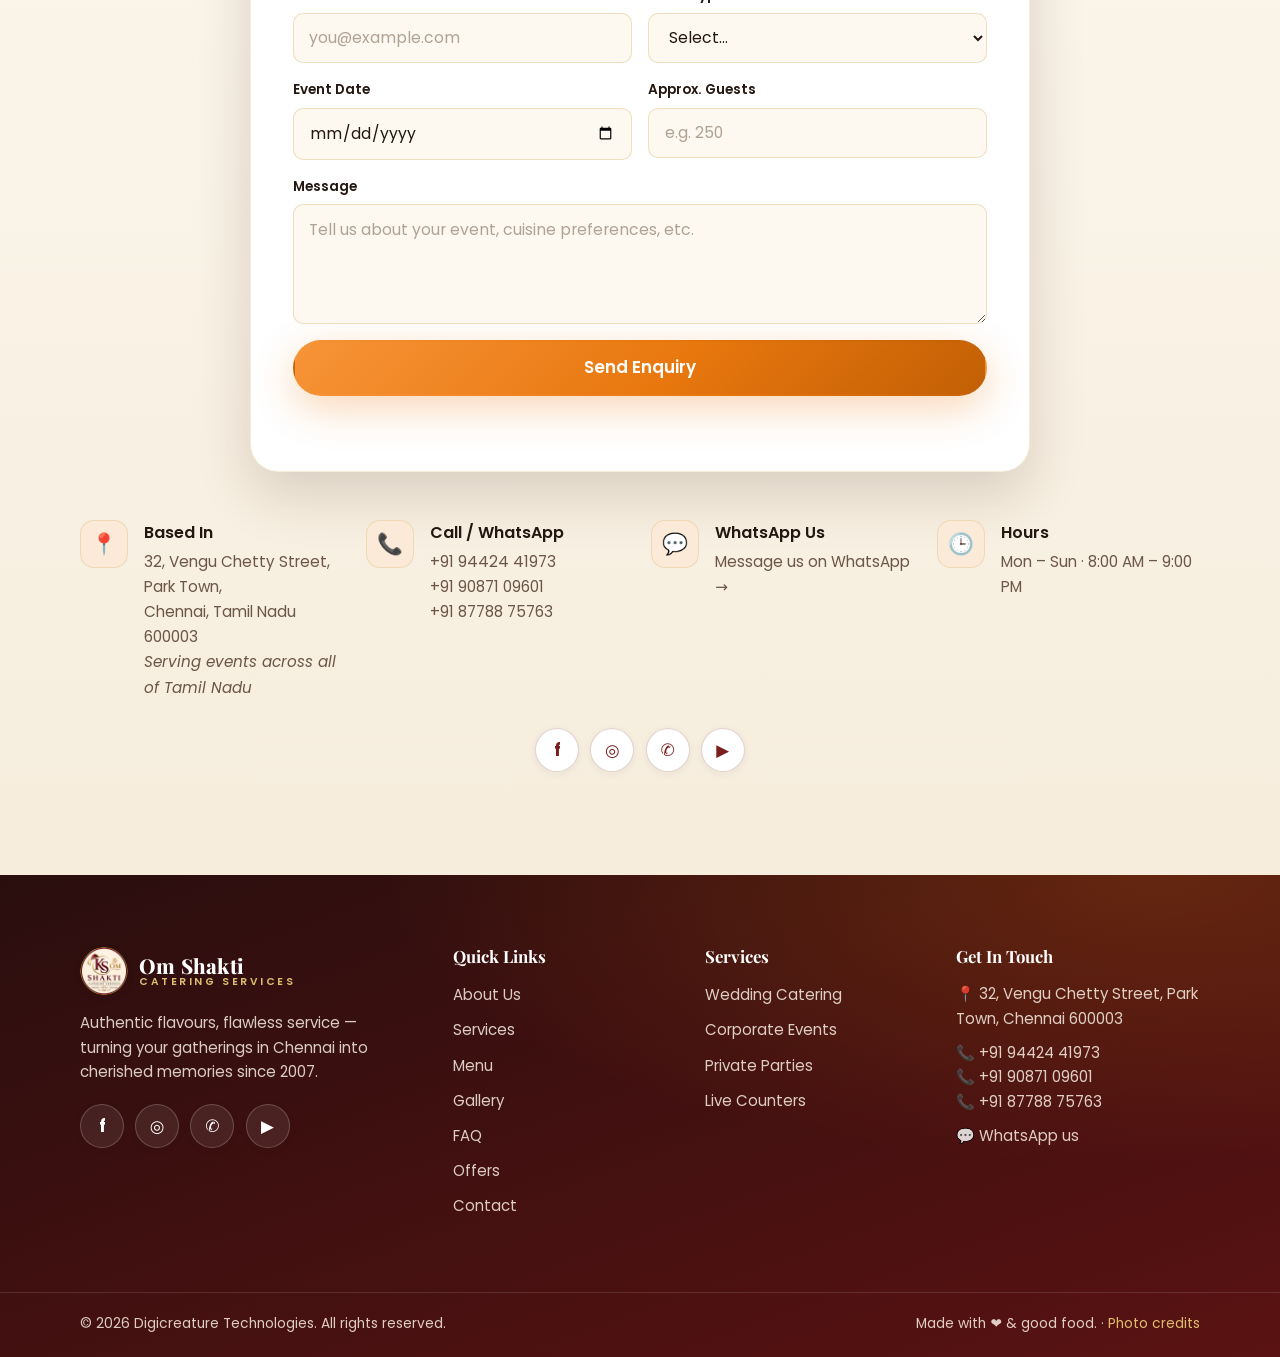
==== commit cea66d17: "Use real photos in the "From Our Kitchen & Events" gallery Replaces the six emoji gradient tiles wit" ====
--- a/index.html
+++ b/index.html
@@ -408,12 +408,12 @@
           <p class="section-subtitle">A taste of the spreads, setups and smiles we create.</p>
         </div>
         <div class="gallery-grid">
-          <button class="gallery-item g-1 reveal" data-caption="Grand Wedding Feast"><span class="g-emoji">🍛</span><span class="g-caption">Wedding Feast</span></button>
-          <button class="gallery-item g-2 reveal" data-caption="Live Dosa Counter"><span class="g-emoji">🥞</span><span class="g-caption">Live Counters</span></button>
-          <button class="gallery-item g-3 reveal" data-caption="Traditional Banana-Leaf Sadhya"><span class="g-emoji">🍌</span><span class="g-caption">Banana-Leaf Sadhya</span></button>
-          <button class="gallery-item g-4 reveal" data-caption="Colourful Dessert Table"><span class="g-emoji">🍮</span><span class="g-caption">Dessert Table</span></button>
-          <button class="gallery-item g-5 reveal" data-caption="Aromatic Biryani Handi"><span class="g-emoji">🍚</span><span class="g-caption">Biryani Handi</span></button>
-          <button class="gallery-item g-6 reveal" data-caption="Tandoor &amp; Grill Station"><span class="g-emoji">🔥</span><span class="g-caption">Tandoor Grill</span></button>
+          <button class="gallery-item g-1 reveal" data-caption="Grand Wedding Feast"><img class="g-photo" src="assets/images/gallery-wedding-feast.jpg" alt="Grand Wedding Feast" loading="lazy" /><span class="g-caption">Wedding Feast</span></button>
+          <button class="gallery-item g-2 reveal" data-caption="Live Dosa Counter"><img class="g-photo" src="assets/images/gallery-live-dosa-counter.jpg" alt="Live Dosa Counter" loading="lazy" /><span class="g-caption">Live Counters</span></button>
+          <button class="gallery-item g-3 reveal" data-caption="Traditional Banana-Leaf Sadhya"><img class="g-photo" src="assets/images/gallery-banana-leaf-sadhya.jpg" alt="Traditional Banana-Leaf Sadhya" loading="lazy" /><span class="g-caption">Banana-Leaf Sadhya</span></button>
+          <button class="gallery-item g-4 reveal" data-caption="Colourful Dessert Table"><img class="g-photo" src="assets/images/gallery-dessert-table.jpg" alt="Colourful Dessert Table" loading="lazy" /><span class="g-caption">Dessert Table</span></button>
+          <button class="gallery-item g-5 reveal" data-caption="Aromatic Biryani Handi"><img class="g-photo" src="assets/images/gallery-biryani-handi.jpg" alt="Aromatic Biryani Handi" loading="lazy" /><span class="g-caption">Biryani Handi</span></button>
+          <button class="gallery-item g-6 reveal" data-caption="Tandoor &amp; Grill Station"><img class="g-photo" src="assets/images/gallery-tandoor-grill.jpg" alt="Tandoor &amp; Grill Station" loading="lazy" /><span class="g-caption">Tandoor Grill</span></button>
         </div>
       </div>
     </section>
@@ -695,7 +695,7 @@
   <div class="lightbox" id="lightbox" aria-hidden="true">
     <button class="lightbox-close" id="lightboxClose" aria-label="Close">×</button>
     <div class="lightbox-content">
-      <span class="lightbox-emoji" id="lightboxEmoji">🍛</span>
+      <img class="lightbox-photo" id="lightboxPhoto" src="" alt="" />
       <p class="lightbox-caption" id="lightboxCaption"></p>
     </div>
   </div>
--- a/css/styles.css
+++ b/css/styles.css
@@ -837,13 +837,16 @@
 }
 .gallery-item:hover::after { opacity: 1; }
 
-.g-emoji {
-  font-size: clamp(3rem, 7vw, 4.5rem);
-  filter: drop-shadow(0 6px 14px rgba(0,0,0,0.3));
+.g-photo {
+  position: absolute;
+  inset: 0;
+  width: 100%;
+  height: 100%;
+  object-fit: cover;
+  display: block;
   transition: transform var(--t-med) var(--ease);
-  z-index: 1;
-}
-.gallery-item:hover .g-emoji { transform: scale(1.12); }
+}
+.gallery-item:hover .g-photo { transform: scale(1.06); }
 
 .g-caption {
   position: absolute;
@@ -1289,11 +1292,15 @@
   transition: transform var(--t-med) var(--ease);
 }
 .lightbox.open .lightbox-content { transform: scale(1); }
-.lightbox-emoji {
+.lightbox-photo {
   display: block;
-  font-size: clamp(6rem, 22vw, 12rem);
-  filter: drop-shadow(0 12px 30px rgba(0,0,0,0.5));
-  line-height: 1;
+  margin: 0 auto;
+  max-width: min(92vw, 1100px);
+  max-height: 72vh;
+  width: auto;
+  height: auto;
+  border-radius: var(--r-lg);
+  box-shadow: 0 24px 60px rgba(0, 0, 0, 0.55);
 }
 .lightbox-caption {
   margin: 1.4rem 0 0;
